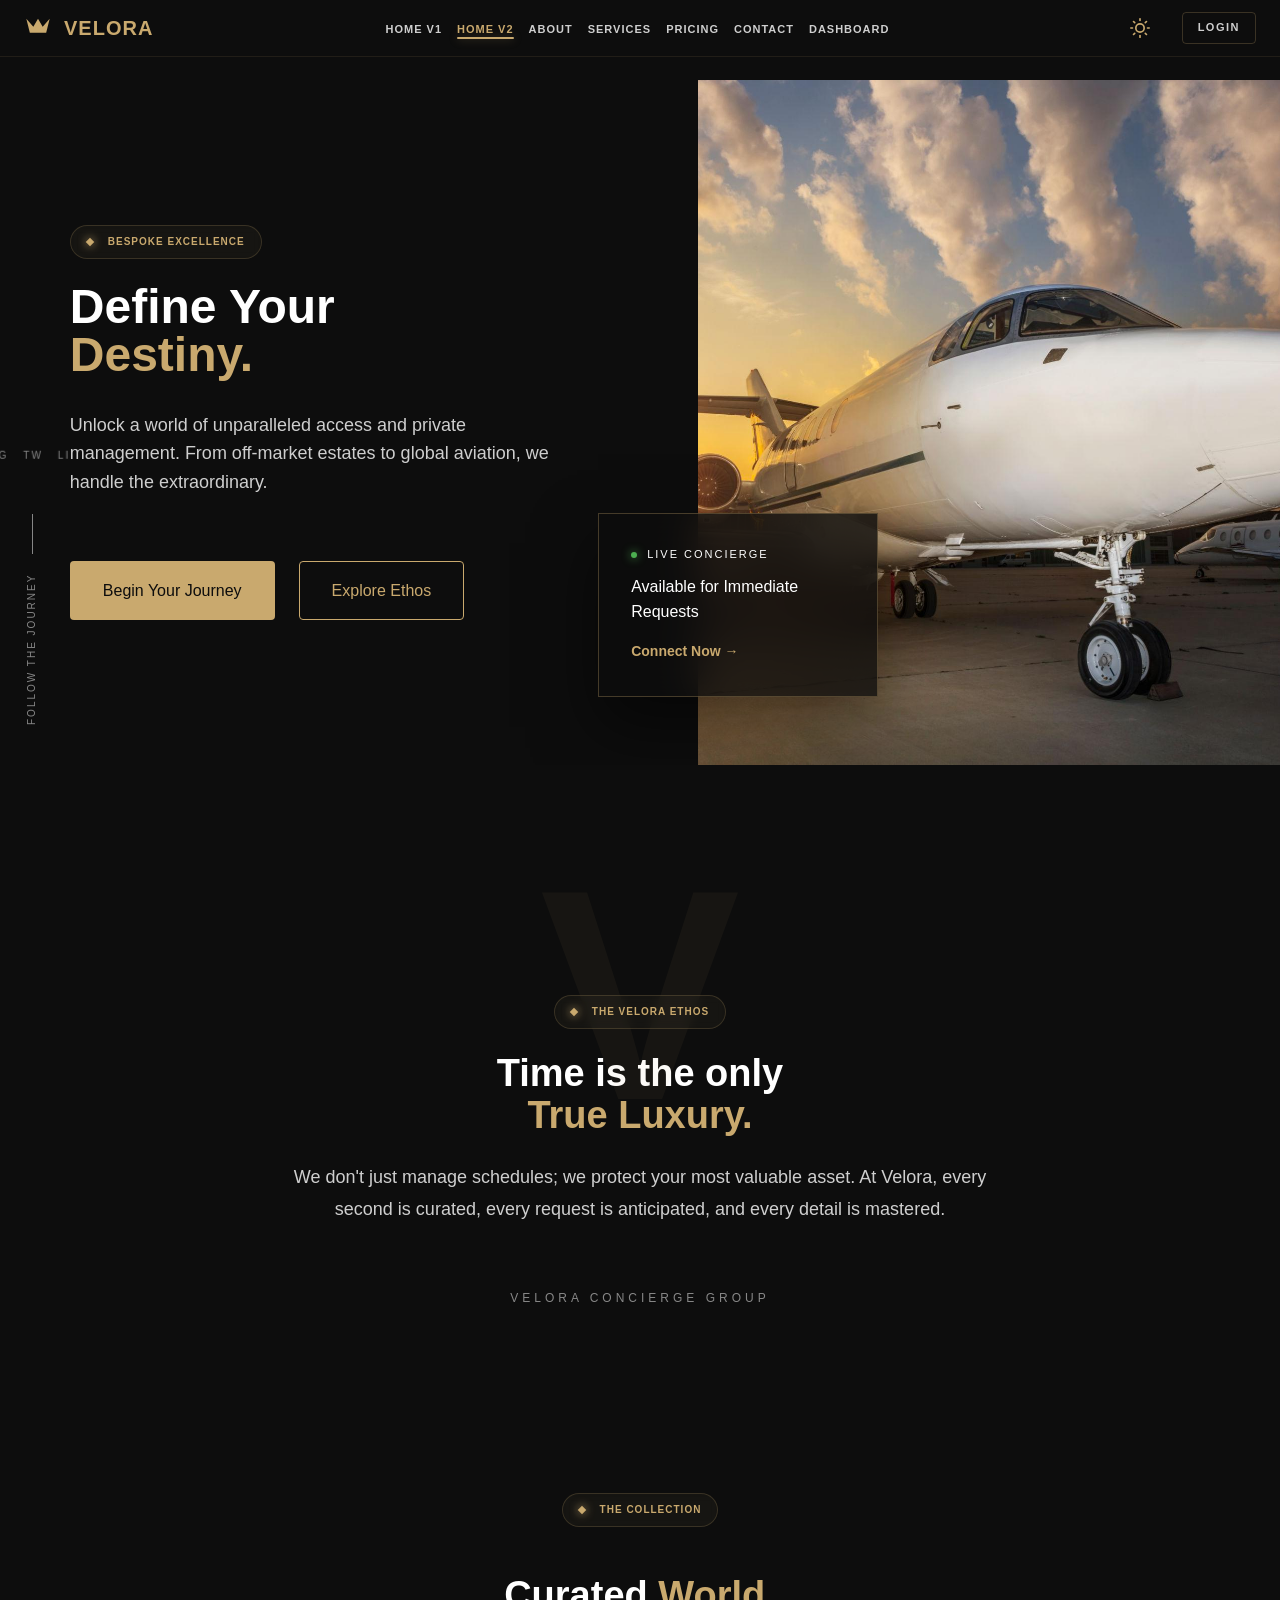
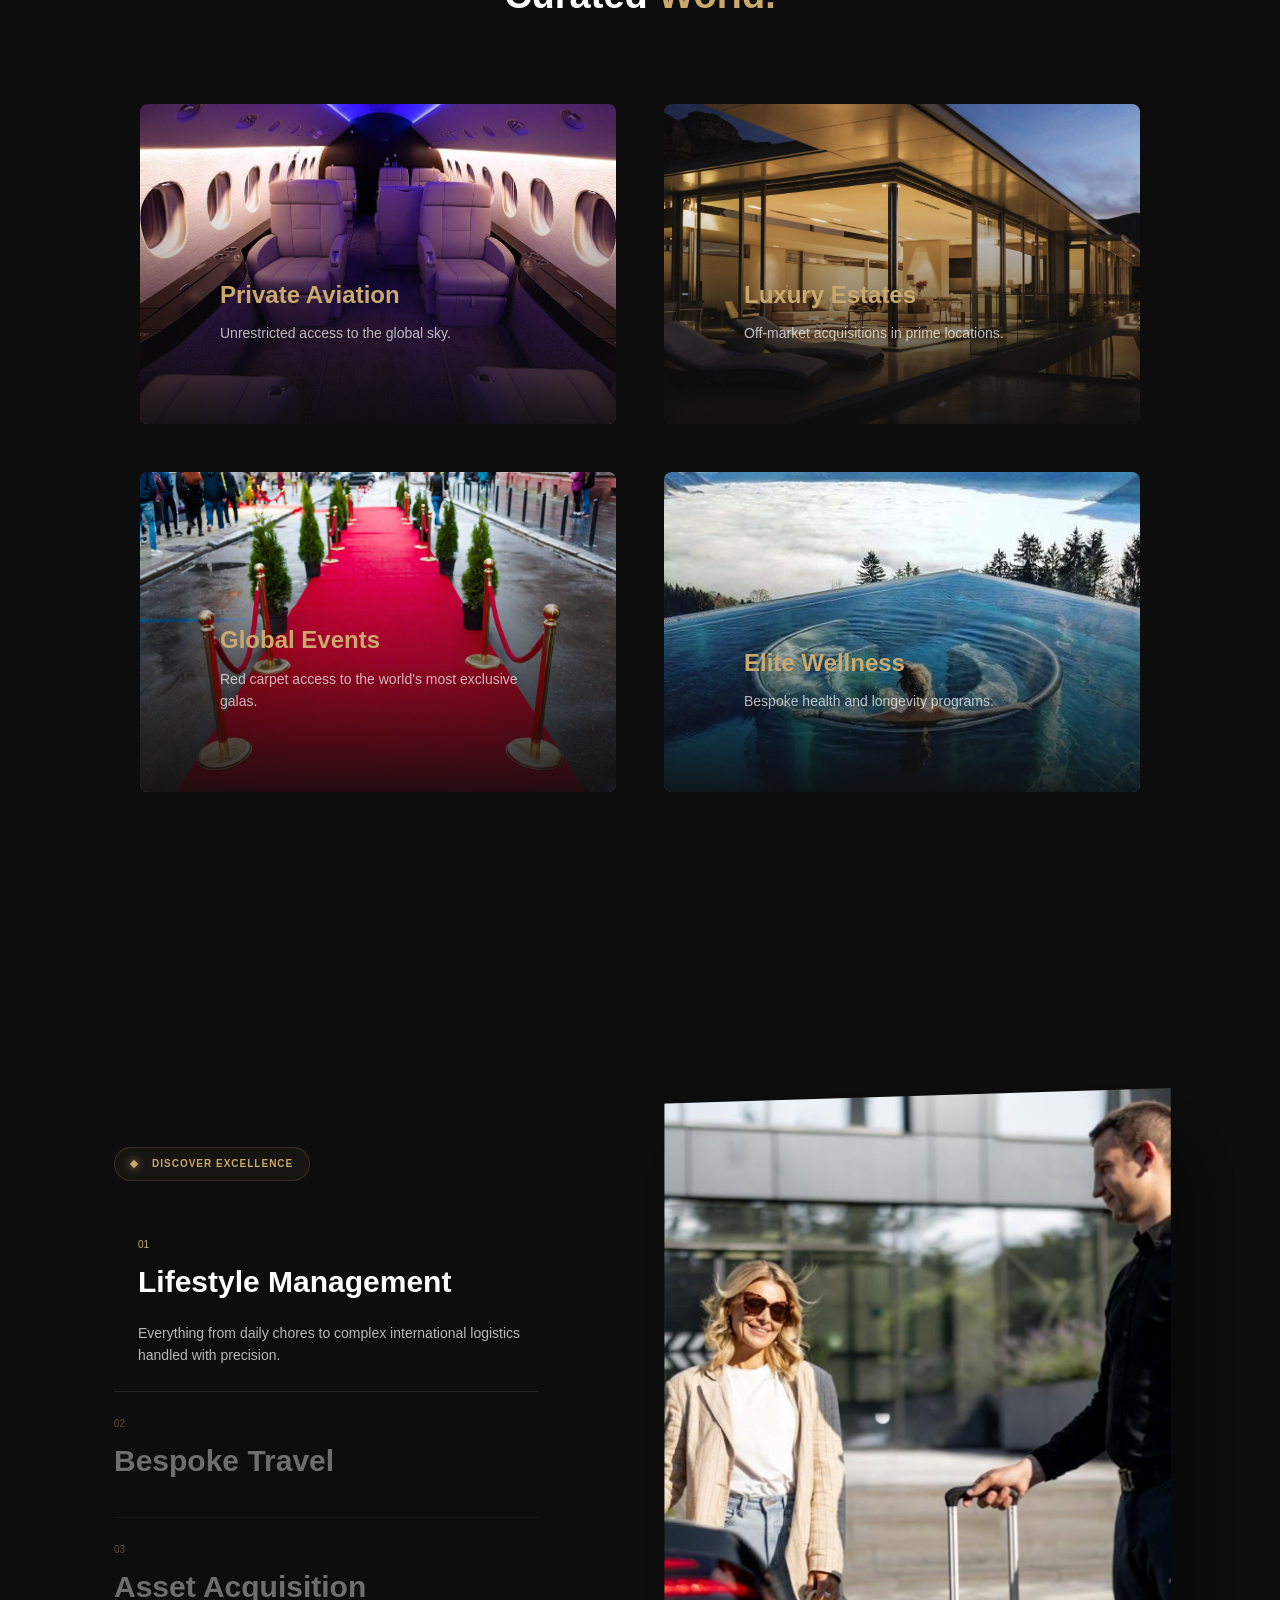
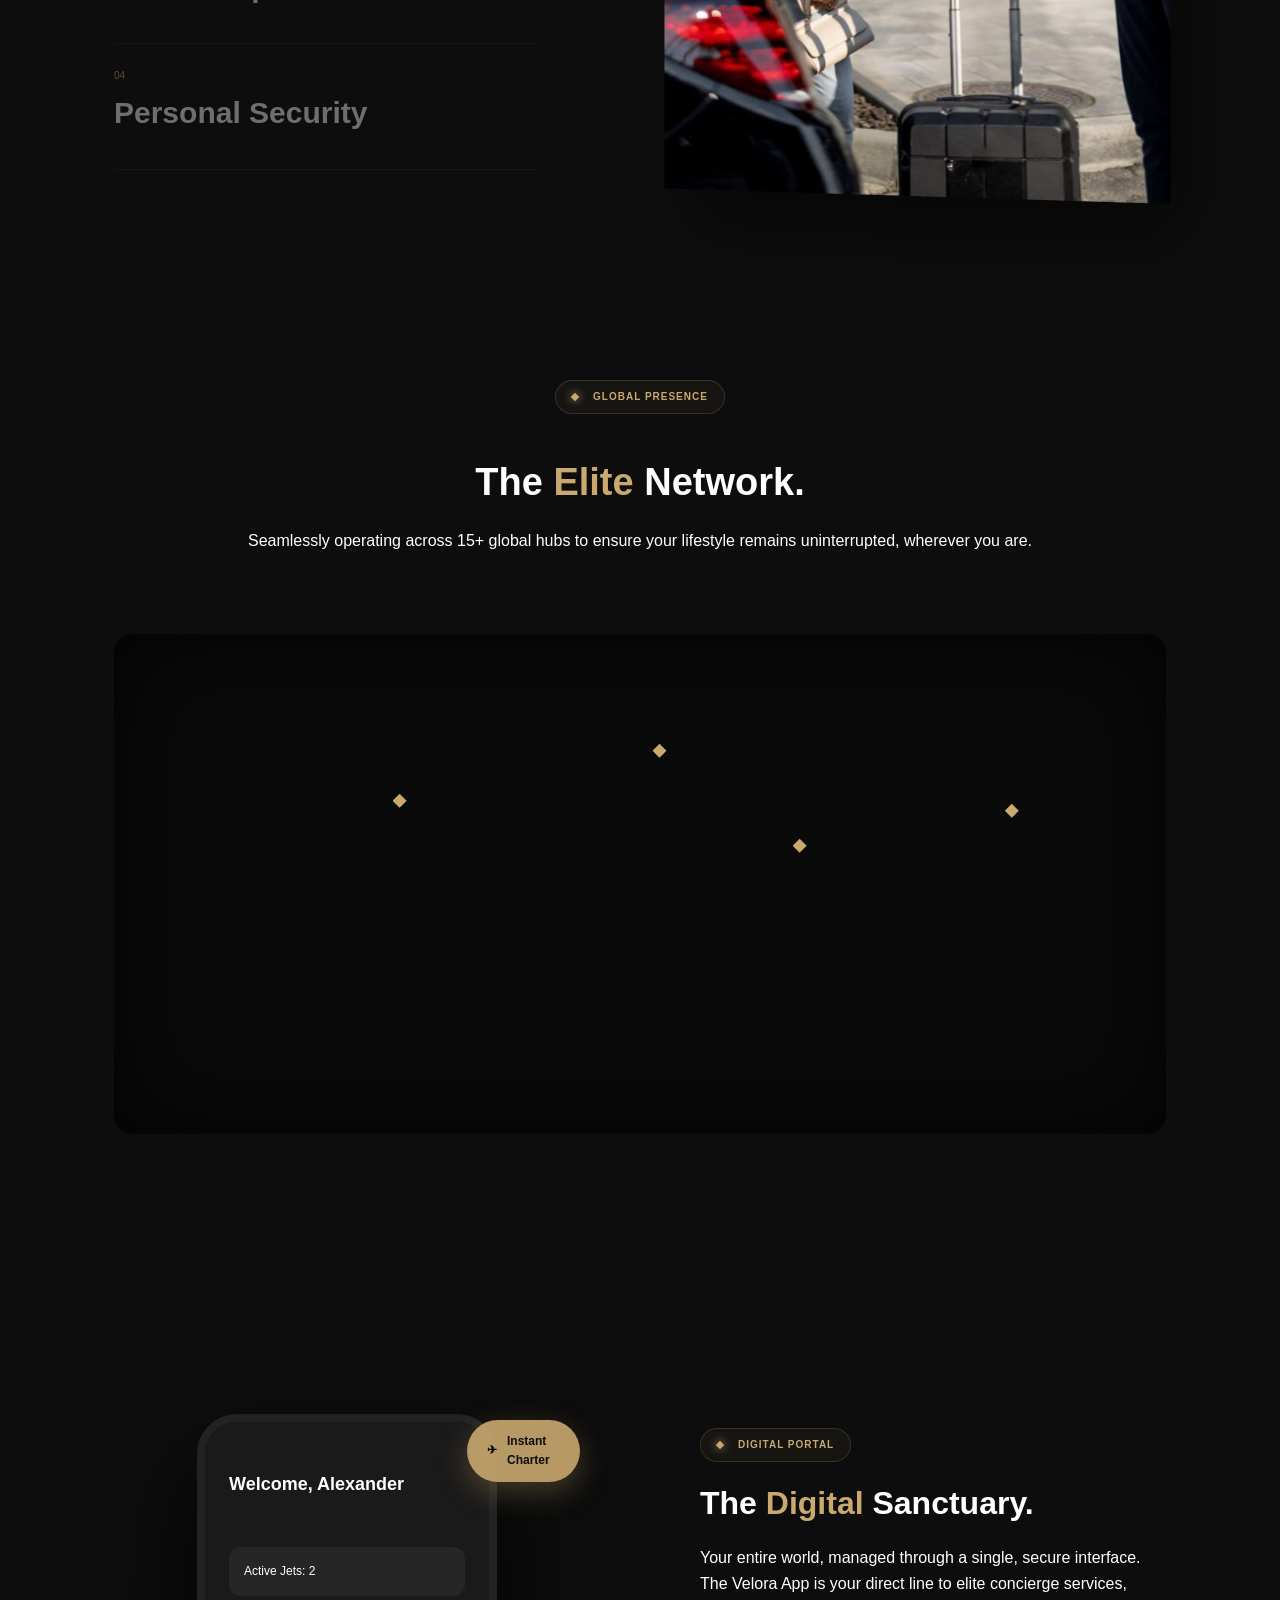
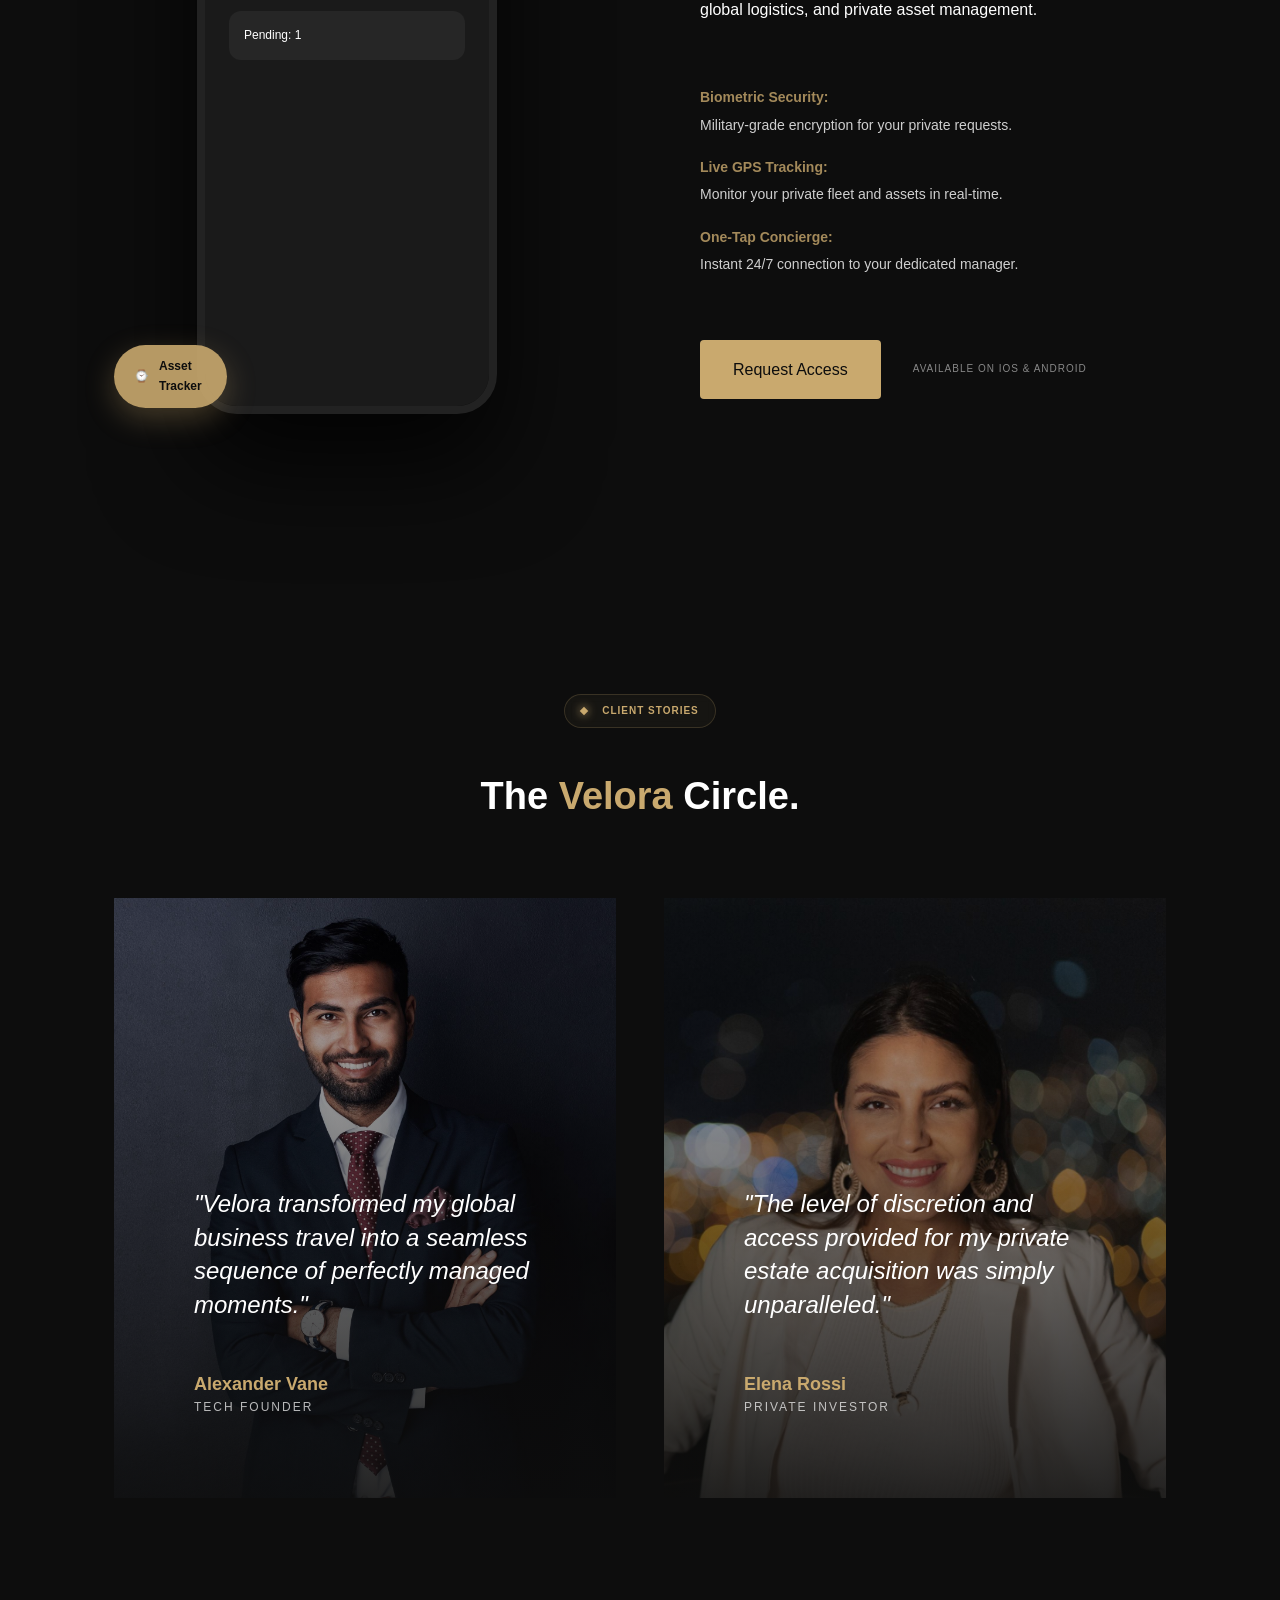
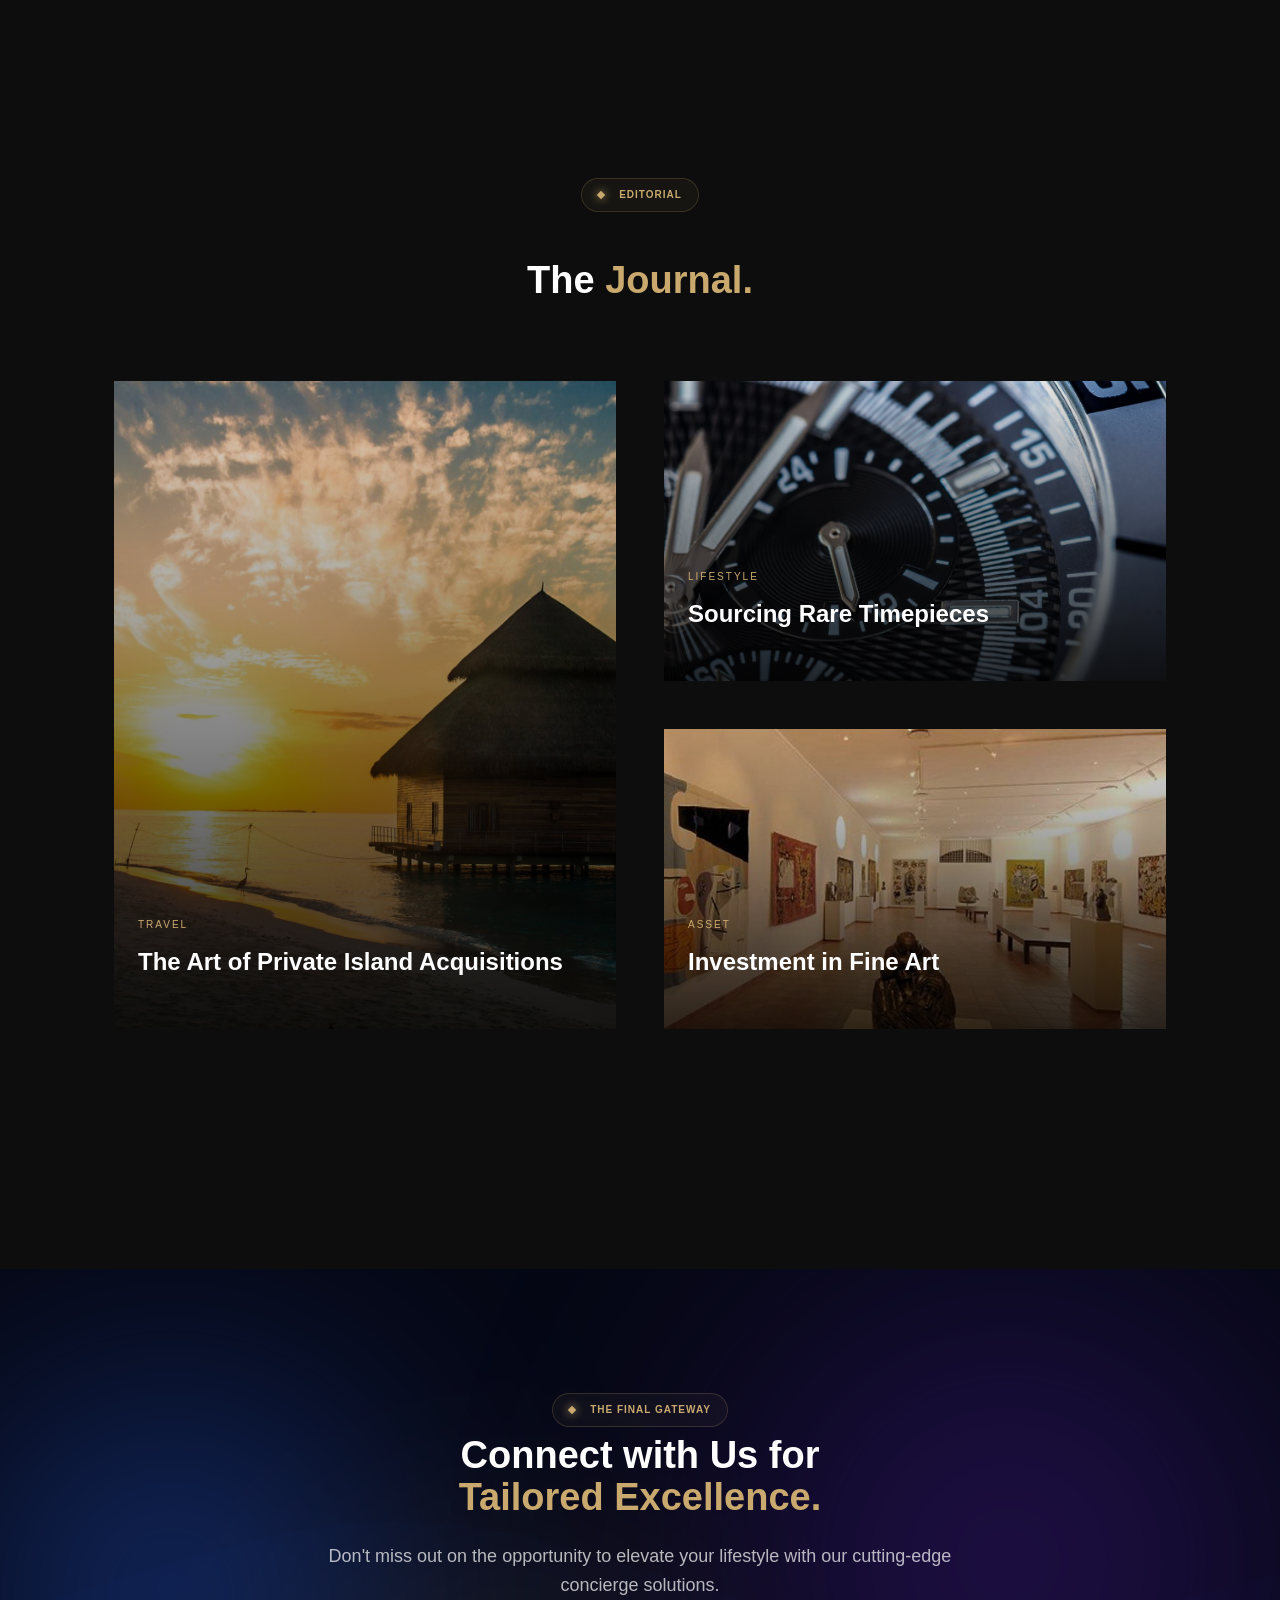
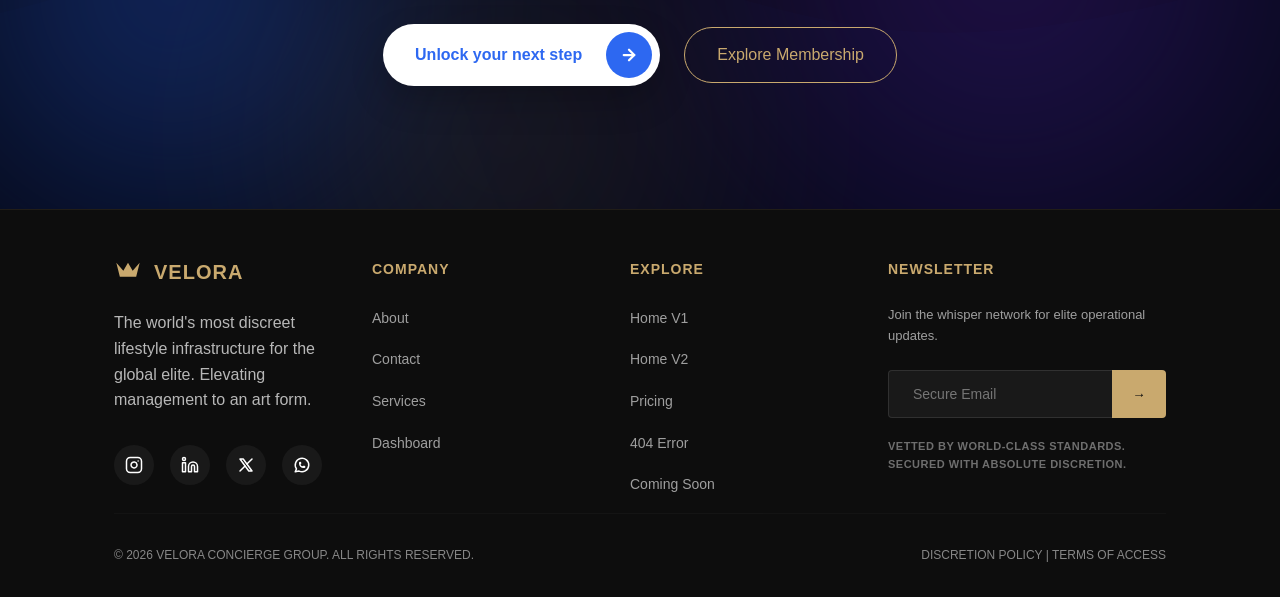
==== home2.html @ 0c9afb3f "Updated tablet responsive layout and UI improvements" ====
<!DOCTYPE html>
<html lang="en">
<head>
    <meta charset="UTF-8">
    <meta name="viewport" content="width=device-width, initial-scale=1.0">
    <title>Velora — Home V2 (Premium Experience)</title>
    <meta name="description" content="Experience the ultra-premium side of Velora. Tailored lifestyle management for the world's elite.">
    
    <!-- Fonts -->
    <link href="https://api.fontshare.com/v2/css?f[]=clash-display@200,400,700&f[]=satoshi@300,400,700&display=swap" rel="stylesheet">
    
    <!-- CSS -->
    <link rel="stylesheet" href="assets/css/style.css">

    <!-- Favicon -->
    <link rel="icon" type="image/svg+xml" href="favicon.svg">
</head>
<body class="dark-mode"> <!-- Home V2 defaults to Dark Mode for premium feel -->
    
    <!-- Navigation Container -->
    <header id="main-header"></header>

    <main>
        <!-- Section 1: Cinematic Hero V2 -->
        <section class="hero-v2">
            <div class="hero-v2-container">
                <div class="hero-v2-content">
                    <div class="section-tag" style="justify-content: flex-start; margin-bottom: var(--space-4);">
                        <span class="tag-diamond"></span>
                        Bespoke Excellence
                    </div>
                    <h1>Define Your <br><span class="text-gold">Destiny.</span></h1>
                    <p>Unlock a world of unparalleled access and private management. From off-market estates to global aviation, we handle the extraordinary.</p>
                    <div class="hero-v2-actions">
                        <a href="pages/services.html" class="btn btn-primary">Begin Your Journey</a>
                        <a href="pages/about.html" class="btn btn-outline">Explore Ethos</a>
                    </div>
                </div>
                <div class="hero-v2-visual">
                    <div class="luxury-placeholder">
                        <img src="assets/images/home-v2/HERO RIGHT SIDE.jpg" alt="Velora Experience" style="width: 100%; height: 100%; object-fit: cover;">
                        <div class="visual-overlay"></div>
                    </div>
                    <!-- Floating Widget -->
                    <div class="hero-v2-widget">
                        <div class="widget-header">
                            <span class="status-dot"></span>
                            Live Concierge
                        </div>
                        <p>Available for Immediate Requests</p>
                        <a href="pages/contact.html" class="widget-link">Connect Now →</a>
                    </div>
                </div>
            </div>
            
            <!-- Floating Social Proof -->
            <div class="hero-v2-social">
                <span>Follow the Journey</span>
                <div class="social-line"></div>
                <div class="social-links">
                    <a href="#">IG</a>
                    <a href="#">TW</a>
                    <a href="#">LI</a>
                </div>
            </div>
        </section>

        <!-- Section 2: The Velora Ethos -->
        <section class="ethos-section section-padding">
            <div class="container">
                <div class="ethos-content">
                    <div class="hero-watermark" style="opacity: 0.05; position: relative; bottom: auto; right: auto; margin-bottom: -150px; font-size: 300px;">V</div>
                    <div class="ethos-text">
                        <div class="section-tag" style="justify-content: flex-start; margin-bottom: var(--space-4);">
                            <span class="tag-diamond"></span>
                            The Velora Ethos
                        </div>
                        <h2 class="ethos-title">Time is the only <br><span class="text-gold">True Luxury.</span></h2>
                        <p class="ethos-desc">We don't just manage schedules; we protect your most valuable asset. At Velora, every second is curated, every request is anticipated, and every detail is mastered.</p>
                        <div class="ethos-signature">Velora Concierge Group</div>
                    </div>
                </div>
            </div>
        </section>

        <!-- Section 3: Curated World (Horizontal Scroll) -->
        <section class="curated-section section-padding">
            <div class="container">
                <div class="section-header">
                    <div class="section-tag">
                        <span class="tag-diamond"></span>
                        The Collection
                    </div>
                    <h2>Curated <span class="text-gold">World.</span></h2>
                </div>
            </div>
            
            <div class="horizontal-scroll-container">
                <div class="scroll-track">
                    <div class="scroll-card">
                        <div class="luxury-placeholder">
                            <img src="assets/images/home-v2/Private Aviation.jpg" alt="Private Aviation" style="width: 100%; height: 100%; object-fit: cover;">
                            <div class="card-overlay">
                                <h3>Private Aviation</h3>
                                <p>Unrestricted access to the global sky.</p>
                            </div>
                        </div>
                    </div>
                    <div class="scroll-card">
                        <div class="luxury-placeholder">
                            <img src="assets/images/home-v2/Luxury Estates.jpg" alt="Luxury Estates" style="width: 100%; height: 100%; object-fit: cover;">
                            <div class="card-overlay">
                                <h3>Luxury Estates</h3>
                                <p>Off-market acquisitions in prime locations.</p>
                            </div>
                        </div>
                    </div>
                    <div class="scroll-card">
                        <div class="luxury-placeholder">
                            <img src="assets/images/home-v2/Global Events.jpg" alt="Global Events" style="width: 100%; height: 100%; object-fit: cover;">
                            <div class="card-overlay">
                                <h3>Global Events</h3>
                                <p>Red carpet access to the world's most exclusive galas.</p>
                            </div>
                        </div>
                    </div>
                    <div class="scroll-card">
                        <div class="luxury-placeholder">
                            <img src="assets/images/home-v2/Elite Wellness.jpg" alt="Elite Wellness" style="width: 100%; height: 100%; object-fit: cover;">
                            <div class="card-overlay">
                                <h3>Elite Wellness</h3>
                                <p>Bespoke health and longevity programs.</p>
                            </div>
                        </div>
                    </div>
                </div>
            </div>
        </section>

        <!-- Section 4: Service Spotlight (Interactive Reveal) -->
        <section class="spotlight-section section-padding">
            <div class="container spotlight-grid">
                <div class="spotlight-list">
                    <div class="section-tag" style="justify-content: flex-start; margin-bottom: var(--space-5);">
                        <span class="tag-diamond"></span>
                        Discover Excellence
                    </div>
                    <div class="spotlight-item active" data-image="assets/images/home-v2/LIFESTYLE MANAGEMENT.jpg">
                        <span class="spotlight-num">01</span>
                        <h3>Lifestyle Management</h3>
                        <div class="spotlight-content">Everything from daily chores to complex international logistics handled with precision.</div>
                    </div>
                    <div class="spotlight-item" data-image="assets/images/home-v2/Private Island.jpg">
                        <span class="spotlight-num">02</span>
                        <h3>Bespoke Travel</h3>
                        <div class="spotlight-content">Curating itineraries that money alone cannot buy. Private islands and hidden retreats.</div>
                    </div>
                    <div class="spotlight-item" data-image="assets/images/home-v2/Rare Timepieces.jpg">
                        <span class="spotlight-num">03</span>
                        <h3>Asset Acquisition</h3>
                        <div class="spotlight-content">Sourcing and securing rare cars, watches, and fine art through our private network.</div>
                    </div>
                    <div class="spotlight-item" data-image="assets/images/home-v2/Fine Art Investment.jpg">
                        <span class="spotlight-num">04</span>
                        <h3>Personal Security</h3>
                        <div class="spotlight-content">Elite protection services for you and your family, globally and discreetly.</div>
                    </div>
                </div>
                <div class="spotlight-visual">
                    <div class="luxury-placeholder" id="spotlight-main-image" style="background-image: url('assets/images/home-v2/LIFESTYLE MANAGEMENT.jpg'); background-size: cover; background-position: center;">
                        <div class="visual-shimmer"></div>
                    </div>
                </div>
            </div>
        </section>

        <!-- Section 5: The Elite Map (Global Network) -->
        <section class="map-section section-padding">
            <div class="container">
                <div class="section-header text-center">
                    <div class="section-tag">
                        <span class="tag-diamond"></span>
                        Global Presence
                    </div>
                    <h2>The <span class="text-gold">Elite</span> Network.</h2>
                    <p class="section-desc" style="margin: 0 auto;">Seamlessly operating across 15+ global hubs to ensure your lifestyle remains uninterrupted, wherever you are.</p>
                </div>
                
                <div class="map-container">
                    <div class="map-placeholder">
                        <!-- Stylized World Map Placeholder -->
                    </div>
                    <div class="map-pins">
                        <div class="map-pin" style="top: 32%; left: 22%;" data-city="New York">
                            <span class="pin-pulse"></span>
                            <div class="pin-label">New York</div>
                        </div>
                        <div class="map-pin" style="top: 22%; left: 47.5%;" data-city="London">
                            <span class="pin-pulse"></span>
                            <div class="pin-label">London</div>
                        </div>
                        <div class="map-pin" style="top: 41%; left: 61.5%;" data-city="Dubai">
                            <span class="pin-pulse"></span>
                            <div class="pin-label">Dubai</div>
                        </div>
                        <div class="map-pin" style="top: 34%; left: 81.5%;" data-city="Tokyo">
                            <span class="pin-pulse"></span>
                            <div class="pin-label">Tokyo</div>
                        </div>
                    </div>
                </div>
            </div>
        </section>

        <!-- Section 6: The Digital Sanctuary (App Showcase) -->
        <section class="app-section section-padding">
            <div class="container app-grid">
                <div class="app-visual">
                    <div class="device-frame">
                        <div class="luxury-placeholder">
                            <div class="app-interface">
                                <div class="app-header">Welcome, Alexander</div>
                                <div class="app-stats">
                                    <div class="app-stat">Active Jets: 2</div>
                                    <div class="app-stat">Pending: 1</div>
                                </div>
                            </div>
                        </div>
                    </div>
                    <!-- Floating UI Elements moved outside for proper clipping -->
                    <div class="floating-node node-1">
                        <span class="node-icon">✈</span>
                        <div class="node-text">Instant Charter</div>
                    </div>
                    <div class="floating-node node-2">
                        <span class="node-icon">⌚</span>
                        <div class="node-text">Asset Tracker</div>
                    </div>
                </div>
                <div class="app-content">
                    <div class="section-tag" style="justify-content: flex-start; margin-bottom: var(--space-4);">
                        <span class="tag-diamond"></span>
                        Digital Portal
                    </div>
                    <h2>The <span class="text-gold">Digital</span> Sanctuary.</h2>
                    <p>Your entire world, managed through a single, secure interface. The Velora App is your direct line to elite concierge services, global logistics, and private asset management.</p>
                    <ul class="app-features">
                        <li><strong>Biometric Security:</strong> Military-grade encryption for your private requests.</li>
                        <li><strong>Live GPS Tracking:</strong> Monitor your private fleet and assets in real-time.</li>
                        <li><strong>One-Tap Concierge:</strong> Instant 24/7 connection to your dedicated manager.</li>
                    </ul>
                    <div class="app-cta">
                        <a href="#" class="btn btn-primary">Request Access</a>
                        <span class="app-availability">Available on iOS & Android</span>
                    </div>
                </div>
            </div>
        </section>

        <!-- Section 7: Client Portraits (Editorial Testimonials) -->
        <section class="portraits-section section-padding">
            <div class="container">
                <div class="section-header text-center">
                    <div class="section-tag">
                        <span class="tag-diamond"></span>
                        Client Stories
                    </div>
                    <h2>The <span class="text-gold">Velora</span> Circle.</h2>
                </div>
                
                <div class="portraits-grid">
                    <div class="portrait-card">
                        <div class="luxury-placeholder">
                            <img src="assets/images/home-v2/Alexander Vane.jpg" alt="Alexander Vane" style="width: 100%; height: 100%; object-fit: cover;">
                            <div class="portrait-overlay">
                                <p class="portrait-quote">"Velora transformed my global business travel into a seamless sequence of perfectly managed moments."</p>
                                <div class="portrait-info">
                                    <span class="portrait-name">Alexander Vane</span>
                                    <span class="portrait-role">Tech Founder</span>
                                </div>
                            </div>
                        </div>
                    </div>
                    <div class="portrait-card">
                        <div class="luxury-placeholder">
                            <img src="assets/images/home-v2/Elena Rossi.jpg" alt="Elena Rossi" style="width: 100%; height: 100%; object-fit: cover;">
                            <div class="portrait-overlay">
                                <p class="portrait-quote">"The level of discretion and access provided for my private estate acquisition was simply unparalleled."</p>
                                <div class="portrait-info">
                                    <span class="portrait-name">Elena Rossi</span>
                                    <span class="portrait-role">Private Investor</span>
                                </div>
                            </div>
                        </div>
                    </div>
                </div>
            </div>
        </section>

        <!-- Section 8: The Journal (Masonry Grid) -->
        <section class="journal-section section-padding">
            <div class="container">
                <div class="section-header">
                    <div class="section-tag">
                        <span class="tag-diamond"></span>
                        Editorial
                    </div>
                    <h2>The <span class="text-gold">Journal.</span></h2>
                </div>

                <div class="journal-grid">
                    <div class="journal-card large">
                        <div class="luxury-placeholder">
                            <img src="assets/images/home-v2/Private Island.jpg" alt="Private Island" style="width: 100%; height: 100%; object-fit: cover;">
                            <div class="journal-content">
                                <span class="journal-cat">Travel</span>
                                <h3>The Art of Private Island Acquisitions</h3>
                            </div>
                        </div>
                    </div>
                    <div class="journal-card">
                        <div class="luxury-placeholder">
                            <img src="assets/images/home-v2/Rare Timepieces.jpg" alt="Rare Timepieces" style="width: 100%; height: 100%; object-fit: cover;">
                            <div class="journal-content">
                                <span class="journal-cat">Lifestyle</span>
                                <h3>Sourcing Rare Timepieces</h3>
                            </div>
                        </div>
                    </div>
                    <div class="journal-card">
                        <div class="luxury-placeholder">
                            <img src="assets/images/home-v2/Fine Art Investment.jpg" alt="Fine Art Investment" style="width: 100%; height: 100%; object-fit: cover;">
                            <div class="journal-content">
                                <span class="journal-cat">Asset</span>
                                <h3>Investment in Fine Art</h3>
                            </div>
                        </div>
                    </div>
                </div>
            </div>
        </section>

        <!-- Section 9: Final Portal (Proper Cinematic Rebuild) -->
        <section class="premium-portal">
            <div class="portal-background">
                <div class="portal-orb portal-orb-1"></div>
                <div class="portal-orb portal-orb-2"></div>
                <div class="portal-orb portal-orb-3"></div>
                <div class="portal-wave-overlay"></div>
            </div>

            <div class="container">
                <div class="portal-main-content">
                    <div class="section-tag" style="margin-bottom: var(--space-2);">
                        <span class="tag-diamond"></span>
                        The Final Gateway
                    </div>
                    <h2 class="portal-main-title">Connect with Us for <br><span class="text-gold">Tailored Excellence.</span></h2>
                    <p class="portal-main-desc" style="margin-bottom: var(--space-4);">Don't miss out on the opportunity to elevate your lifestyle with our cutting-edge concierge solutions.</p>
                    
                    <div class="portal-action-area" style="display: flex; align-items: center; justify-content: center; gap: var(--space-4);">
                        <a href="pages/contact.html" class="modern-pill-btn">
                            Unlock your next step
                            <span class="pill-icon-circle">
                                <svg width="18" height="18" viewBox="0 0 24 24" fill="none" stroke="currentColor" stroke-width="3" stroke-linecap="round" stroke-linejoin="round"><line x1="5" y1="12" x2="19" y2="12"></line><polyline points="12 5 19 12 12 19"></polyline></svg>
                            </span>
                        </a>
                        <a href="pages/membership.html" class="btn btn-outline" style="border-radius: 100px; padding: 14px 32px;">Explore Membership</a>
                    </div>
                </div>
            </div>
        </section>

    </main>

    <!-- Footer Container -->
    <footer id="main-footer"></footer>

    <!-- Scripts -->
    <script src="assets/js/main.js"></script>
</body>
</html>
---- assets/css/style.css ----
/* 
 * Velora — Personal Concierge & Lifestyle Management Service
 * Main Stylesheet
 */

:root {
    /* Brand Colors */
    --color-primary: #C9A96E;      /* Gold */
    --color-secondary: #1A1A1A;    /* Charcoal */
    --color-bg-light: #FFFFFF;
    --color-bg-dark: #0D0D0D;
    
    /* Text Helpers */
    --text-gold: var(--color-primary);
    
    /* Semantic Colors (Light Mode Default) */
    --bg-color: var(--color-bg-light);
    --text-color: var(--color-secondary);
    --accent-color: var(--color-primary);
    
    /* Typography System (FINAL – FIXED) */
    --font-heading: 'Clash Display', sans-serif;
    --font-body: 'Satoshi', sans-serif;

    --fs-xs: 12px;
    --fs-sm: 14px;
    --fs-base: 16px;
    --fs-md: 18px;
    --fs-lg: 20px;
    --fs-xl: 24px;
    --fs-2xl: 30px;
    --fs-3xl: 38px;
    --fs-4xl: 48px; /* MAX 48px */

    /* Spacing System (8px base) */
    --space-1: 4px;
    --space-2: 8px;
    --space-3: 16px;
    --space-4: 24px;
    --space-5: 32px;
    --space-6: 48px;
    --space-7: 64px;
    --space-8: 80px;
    --space-9: 100px;
    --space-10: 120px;
    --space-12: 160px;
    --space-20: 180px;
    --space-24: 220px;
    --space-28: 240px;

    /* Breakpoints (from HTML Template Development Guide) */
    --breakpoint-mobile: 640px;
    --breakpoint-tablet: 1024px;
    --breakpoint-desktop: 1280px;
}

/* Theme Overrides */
.dark-mode {
    --bg-color: var(--color-bg-dark);
    --text-color: var(--color-bg-light);
    --glass-bg: rgba(255, 255, 255, 0.03);
    --glass-border: rgba(255, 255, 255, 0.1);
    --hud-text: #ffffff;
}

.light-mode {
    --bg-color: var(--color-bg-light);
    --text-color: var(--color-secondary);
    --glass-bg: rgba(0, 0, 0, 0.03);
    --glass-border: rgba(0, 0, 0, 0.08);
    --hud-text: var(--color-secondary);
}

/* Base Styles */
.mobile-only {
    display: none !important;
}

.desktop-only {
    display: flex !important;
}

.action-login.desktop-only {
    display: inline-block !important;
}

* {
    margin: 0;
    padding: 0;
    box-sizing: border-box;
}

html {
    scroll-behavior: smooth;
    font-size: var(--fs-base);
}

body {
    font-family: var(--font-body);
    background-color: var(--bg-color);
    color: var(--text-color);
    line-height: 1.6;
    overflow-x: hidden;
    -webkit-font-smoothing: antialiased;
}

/* --- Header & Navigation --- */
header {
    position: fixed;
    top: 0;
    left: 0;
    width: 100%;
    z-index: 1000;
    background: var(--bg-color);
    border-bottom: 1px solid rgba(201, 169, 110, 0.1);
    transition: all 0.3s ease;
    padding: var(--space-4) 0;
}

header.scrolled {
    background: rgba(13, 13, 13, 0.95);
    backdrop-filter: blur(10px);
    padding: var(--space-3) 0;
    border-bottom: 1px solid rgba(201, 169, 110, 0.2);
}

.light-mode header.scrolled {
    background: rgba(255, 255, 255, 0.95);
}

.nav-container {
    display: flex;
    align-items: center;
    justify-content: space-between;
}

.logo {
    display: flex;
    align-items: center;
    gap: 12px;
    color: var(--color-primary) !important;
    font-family: var(--font-heading);
    font-size: var(--fs-xl);
    font-weight: 700;
    letter-spacing: 2px;
    text-transform: uppercase;
    text-decoration: none;
}

.logo-icon-svg {
    width: 28px;
    height: 28px;
    fill: var(--color-primary);
    display: inline-block;
    flex-shrink: 0;
}

.sidebar-brand .logo-icon-svg {
    width: 24px;
    height: 24px;
}


/* Ensure the mask path works for both root and pages by using a generic class if needed, 
   but since it's in style.css, ../img/velora-mask.png is correct for assets/img/ */


/* Navbar specific overrides to ensure consistency */
.nav-logo-icon {
    height: 28px !important;
}

.nav-logo-text {
    display: inline-block;
    width: 112.02px;
    height: 24px;
    line-height: 24px;
    color: var(--color-primary) !important;
    font-size: 24px !important;
    font-family: "Clash Display", sans-serif !important;
    letter-spacing: 0.05em !important; /* Adjusted to fit the width naturally */
    font-weight: 700 !important;
    white-space: nowrap;
    overflow: visible;
}

.nav-menu {
    display: flex;
    align-items: center;
    gap: var(--space-5);
    margin: 0;
    padding: 0;
}

.nav-links-container {
    display: flex;
    align-items: center;
    gap: var(--space-5);
    list-style: none;
    margin: 0;
    padding: 0;
}

.nav-links-container li {
    display: block;
}

.menu-divider, .menu-control-item, .menu-login-item {
    display: none !important;
}

.nav-link {
    font-size: 13px;
    font-weight: 600;
    text-transform: uppercase;
    letter-spacing: 1px;
    opacity: 0.8;
    color: var(--text-color);
    transition: all 0.3s ease;
    position: relative;
    padding-bottom: 4px;
}

.nav-link:hover, .nav-link.active {
    opacity: 1;
    color: var(--color-primary);
}

.nav-link.active::after {
    content: '';
    position: absolute;
    bottom: 0;
    left: 0;
    width: 100%;
    height: 2px;
    background: var(--color-primary);
    box-shadow: 0 0 10px rgba(201, 169, 110, 0.4);
    border-radius: 2px;
}

.dropdown-icon {
    font-size: 10px;
    margin-left: 2px;
    vertical-align: middle;
}

.action-login {
    border: 1px solid rgba(201, 169, 110, 0.3);
    padding: 8px 20px;
    border-radius: 4px;
    font-size: 12px;
    letter-spacing: 1.5px;
    text-decoration: none;
    color: var(--text-color);
}

.action-login:hover {
    background: var(--color-primary);
    color: var(--color-bg-dark) !important;
    border-color: var(--color-primary);
}

/* Dropdown Logic */
.nav-item {
    position: relative;
}

.dropdown-toggle {
    display: flex;
    align-items: center;
    gap: 5px;
}

.dropdown-toggle::after {
    content: '';
    width: 0;
    height: 0;
    border-left: 5px solid transparent;
    border-right: 5px solid transparent;
    border-top: 5px solid currentColor;
    transition: transform 0.3s ease;
}

.nav-item:hover .dropdown-toggle::after {
    transform: rotate(180deg);
}

.dropdown-menu {
    position: absolute;
    top: 100%;
    left: 0;
    background: var(--color-bg-dark);
    min-width: 180px;
    padding: var(--space-3) 0;
    border: 1px solid rgba(201, 169, 110, 0.2);
    border-radius: 4px;
    opacity: 0;
    visibility: hidden;
    transform: translateY(10px);
    transition: all 0.3s ease;
    box-shadow: 0 10px 30px rgba(0,0,0,0.5);
}

.light-mode .dropdown-menu {
    background: var(--color-bg-light);
    box-shadow: 0 10px 30px rgba(0,0,0,0.1);
}

.nav-item:hover .dropdown-menu {
    opacity: 1;
    visibility: visible;
    transform: translateY(0);
}

.dropdown-link {
    display: block;
    padding: var(--space-2) var(--space-4);
    font-size: var(--fs-sm);
    transition: all 0.3s ease;
}

.dropdown-link:hover {
    color: var(--color-primary);
    background: rgba(201, 169, 110, 0.05);
    padding-left: var(--space-5);
}

/* --- Global Section Branding (Redesigned) --- */
.section-tag {
    display: inline-flex;
    align-items: center;
    gap: 15px;
    padding: 8px 16px;
    background: rgba(201, 169, 110, 0.05);
    border: 1px solid rgba(201, 169, 110, 0.2);
    border-radius: 100px;
    margin-bottom: var(--space-6);
    backdrop-filter: blur(5px);
    transition: all 0.3s ease;
    color: var(--color-primary);
    font-size: 10px;
    text-transform: uppercase;
    font-weight: 700;
    letter-spacing: 1px;
}

.section-tag:hover {
    background: rgba(201, 169, 110, 0.1);
    border-color: var(--color-primary);
    transform: translateX(5px);
}

.tag-diamond {
    width: 6px;
    height: 6px;
    background: var(--color-primary);
    transform: rotate(45deg);
    box-shadow: 0 0 10px var(--color-primary);
}

.tag-text {
    text-transform: uppercase;
    font-family: 'Satoshi', sans-serif;
    letter-spacing: 2px;
    font-size: 9px;
    color: var(--color-primary);
    font-weight: 700;
}

.service-content .section-tag {
    margin-top: var(--space-6); /* Proper space above section tags in Services */
    margin-bottom: var(--space-6);
}

.nav-actions {
    display: flex;
    align-items: center;
    gap: var(--space-4);
}

/* Theme Toggle Button */
.btn-theme {
    background: none;
    border: none;
    color: var(--color-primary);
    cursor: pointer;
    display: flex;
    align-items: center;
    justify-content: center;
    padding: 8px;
    border-radius: 50%;
    transition: background 0.3s ease;
}

.btn-theme:hover {
    background: rgba(201, 169, 110, 0.1);
}

.light-mode .btn-theme:hover {
    background: rgba(0, 0, 0, 0.05);
}

/* Mobile Toggle */
.nav-toggle {
    display: none;
    background: none;
    border: none;
    cursor: pointer;
    padding: 5px;
}

.nav-toggle .hamburger-svg {
    transition: transform 0.4s cubic-bezier(0.77, 0, 0.175, 1);
    display: block;
}

.nav-toggle .line-top, .nav-toggle .line-mid, .nav-toggle .line-bottom {
    transition: all 0.4s cubic-bezier(0.77, 0, 0.175, 1);
    transform-origin: center;
    stroke: var(--color-primary);
}

/* Mobile Toggle Animation */
.nav-toggle.active .line-top {
    transform: translateY(6px) rotate(45deg);
}

.nav-toggle.active .line-mid {
    opacity: 0;
    transform: scaleX(0);
}

.nav-toggle.active .line-bottom {
    transform: translateY(-6px) rotate(-45deg);
}

/* --- Footer --- */
footer {
    background: var(--color-bg-dark);
    color: var(--color-bg-light);
    padding: var(--space-6) 0 var(--space-5);
    border-top: 1px solid rgba(201, 169, 110, 0.1);
}

.footer-grid {
    display: grid;
    grid-template-columns: repeat(4, 1fr);
    gap: var(--space-6);
    margin-bottom: var(--space-7);
}

.footer-brand p {
    margin: var(--space-4) 0 var(--space-5);
    opacity: 0.7;
    max-width: 300px;
}

.footer-social {
    display: flex;
    gap: var(--space-3);
    margin-top: var(--space-4);
}

.social-icon {
    width: 40px;
    height: 40px;
    background: rgba(255, 255, 255, 0.05);
    border-radius: 50%;
    display: flex;
    align-items: center;
    justify-content: center;
    color: var(--color-bg-light);
    font-size: var(--fs-sm);
    transition: all 0.3s ease;
}

.social-icon:hover {
    background: var(--color-primary);
    color: var(--color-bg-dark);
    transform: translateY(-3px);
}

.footer-links h4 {
    color: var(--color-primary);
    margin-bottom: var(--space-4);
    text-transform: uppercase;
    font-size: var(--fs-sm);
    letter-spacing: 1px;
}

.footer-links ul li {
    margin-bottom: var(--space-3);
}

.footer-links ul li a {
    opacity: 0.6;
    font-size: var(--fs-sm);
}

.footer-links ul li a:hover {
    opacity: 1;
    color: var(--color-primary);
    padding-left: 5px;
}

/* Newsletter */
.newsletter-form {
    margin-top: var(--space-4);
    display: flex;
    height: 48px;
}

.newsletter-input {
    flex: 1;
    background: rgba(255, 255, 255, 0.05);
    border: 1px solid rgba(255, 255, 255, 0.1);
    border-right: none;
    padding: 0 var(--space-4);
    border-radius: 4px 0 0 4px;
    color: white;
    font-size: var(--fs-sm);
}

.light-mode .newsletter-input {
    background: rgba(0, 0, 0, 0.02);
    border: 1px solid rgba(0, 0, 0, 0.1);
    color: var(--color-secondary);
}

.newsletter-btn {
    width: 54px;
    background: var(--color-primary);
    color: var(--color-bg-dark);
    border: none;
    border-radius: 0 4px 4px 0;
    display: flex;
    align-items: center;
    justify-content: center;
    cursor: pointer;
    transition: opacity 0.3s ease;
}

.newsletter-btn:hover {
    background: #b8985d;
}

.newsletter-subtext {
    margin-top: var(--space-4);
    font-size: 11px;
    opacity: 0.5;
    display: flex;
    align-items: center;
    gap: 5px;
}

.footer-bottom {
    padding-top: var(--space-5);
    border-top: 1px solid rgba(255, 255, 255, 0.05);
    display: flex;
    justify-content: space-between;
    align-items: center;
    font-size: var(--fs-xs);
    opacity: 0.5;
}

@media (max-width: 991px) {
    .nav-menu {
        position: fixed;
        top: 0;
        right: -100%;
        width: 100%;
        height: 100vh;
        background: var(--bg-color);
        display: flex;
        flex-direction: column;
        transition: 0.4s cubic-bezier(0.77,0.2,0.05,1.0);
        z-index: 2500;
        box-shadow: -10px 0 30px rgba(0, 0, 0, 0.1);
        padding: 0;
    }

    .nav-menu.active {
        right: 0;
    }

    .nav-menu-header {
        display: flex;
        align-items: center;
        padding: 40px 20px 25px;
        border-bottom: 1px solid rgba(255, 255, 255, 0.05);
        position: relative;
        min-height: 100px;
        width: 100%;
        box-sizing: border-box;
    }

    .nav-menu-header .nav-logo-text {
        font-size: 24px;
        letter-spacing: 3px;
    }

    .light-mode .nav-menu-header {
        border-bottom: 1px solid rgba(0, 0, 0, 0.05);
    }

    .nav-close-btn {
        position: absolute;
        top: 25px;
        right: 30px;
        background: none;
        border: none;
        color: var(--text-color);
        cursor: pointer;
        opacity: 0.6;
        transition: opacity 0.3s ease;
        padding: 10px;
        display: flex;
        align-items: center;
        justify-content: center;
        z-index: 2501;
    }

    .nav-close-btn:hover {
        opacity: 1;
    }

    .nav-links-container {
        list-style: none;
        padding: 10px 0 60px;
        margin: 0;
        flex: 1;
        overflow-y: auto;
        display: block;
        width: 100%;
    }

    .nav-links-container li {
        width: 100%;
        display: block;
    }

    .nav-links-container .nav-link {
        display: block;
        padding: 18px 30px;
        font-size: 20px;
        font-weight: 500;
        color: var(--text-color);
        transition: all 0.3s ease;
        border-left: 4px solid transparent;
        text-align: left;
        letter-spacing: 1px;
    }

    .nav-links-container .nav-link:hover, 
    .nav-links-container .nav-link.active {
        background: rgba(201, 169, 110, 0.05);
        color: var(--color-primary);
        border-left-color: var(--color-primary);
    }

    .menu-divider {
        display: block !important;
        height: 1px;
        background: rgba(201, 169, 110, 0.15);
        margin: 20px 25px;
        width: auto !important;
    }

    .menu-control-item, .menu-login-item {
        display: block !important;
        padding: 0 30px;
        margin-bottom: 25px;
    }

    .control-btn {
        background: none;
        border: none;
        display: flex;
        align-items: center;
        gap: 15px;
        color: var(--text-color);
        opacity: 0.8;
        cursor: pointer;
        transition: all 0.3s ease;
        width: 100%;
        padding: 10px 0;
        text-align: left;
    }

    .control-btn span {
        font-size: 13px;
        font-weight: 600;
        text-transform: uppercase;
        letter-spacing: 1.5px;
    }

    .control-btn:hover {
        opacity: 1;
        color: var(--color-primary);
        transform: translateX(5px);
    }

    .mobile-login-btn {
        display: flex;
        align-items: center;
        justify-content: center;
        width: 100%;
        height: 52px;
        background: linear-gradient(135deg, #3b5998, #1e3a8a);
        color: white;
        text-decoration: none;
        border-radius: 8px;
        font-weight: 700;
        font-size: 16px;
        box-shadow: 0 10px 20px rgba(30, 58, 138, 0.15);
        transition: all 0.3s ease;
        margin-top: 10px;
    }

    .mobile-login-btn:hover {
        transform: translateY(-2px);
        box-shadow: 0 15px 30px rgba(30, 58, 138, 0.3);
    }

    .dropdown-menu {
        display: none !important; 
    }

    .nav-toggle {
        display: flex !important;
        align-items: center;
        justify-content: center;
        width: 40px;
        height: 40px;
        background: transparent;
        border: none;
        cursor: pointer;
        z-index: 2001;
        color: var(--color-primary);
    }

    .nav-actions .nav-link, .nav-actions .btn-theme {
        display: none !important;
    }

    }

    .footer-grid {
        grid-template-columns: repeat(4, 1fr) !important;
    }
}

@media (max-width: 640px) {
    .footer-grid {
        grid-template-columns: 1fr;
    }
    .footer-bottom {
        flex-direction: column;
        gap: var(--space-3);
        text-align: center;
    }
}

a {
    text-decoration: none;
    color: inherit;
    transition: all 0.3s ease;
}

ul {
    list-style: none;
}

img {
    max-width: 100%;
    height: auto;
    display: block;
}

/* UI Component System */
.container {
    max-width: 1200px;
    margin: 0 auto;
    padding: 0 var(--space-4);
}

.section {
    padding: var(--space-8) 0;
}

.section {
    padding: var(--space-8) 0;
}

/* Buttons */
.btn {
    display: inline-block;
    padding: var(--space-3) var(--space-5);
    border-radius: 4px;
    font-family: var(--font-body);
    font-weight: 500;
    text-align: center;
    cursor: pointer;
    transition: all 0.3s ease;
    border: 1px solid transparent;
}

.btn-primary {
    background-color: var(--color-primary);
    color: var(--color-bg-dark);
}

.btn-primary:hover {
    background-color: #b8985d; /* Slightly darker gold */
    transform: translateY(-2px);
}

.btn-secondary {
    background-color: var(--color-secondary);
    color: var(--color-bg-light);
}

.btn-secondary:hover {
    background-color: #000000;
    transform: translateY(-2px);
}

/* Accessibility: Focus States */
.btn:focus, a:focus {
    outline: 2px solid var(--color-primary);
    outline-offset: 2px;
}

/* Mobile-First Adjustments (Default is Mobile) */
/* Utility Classes */
.text-center {
    text-align: center;
}

.text-gold {
    color: var(--color-primary);
}
.full-height-center {
    min-height: 100vh;
    display: flex;
    flex-direction: column;
    align-items: center;
    justify-content: center;
    padding: var(--space-4);
}

/* Auth Components */
.auth-card {
    background: var(--bg-color);
    padding: var(--space-7);
    border-radius: 8px;
    box-shadow: 0 10px 30px rgba(0,0,0,0.1);
    width: 100%;
    max-width: 450px;
    text-align: center;
}

.dark-mode .auth-card {
    box-shadow: 0 10px 30px rgba(0,0,0,0.5);
    background: #141414;
}

/* Section 1: Hero V1 */
.hero.v1 {
    position: relative;
    height: 85vh;
    display: flex;
    align-items: center;
    overflow: hidden;
    padding-top: 80px;
}

.hero-bg {
    position: absolute;
    top: 0;
    left: 0;
    width: 100%;
    height: 100%;
    z-index: -1;
}

.luxury-placeholder, .featured-image {
    width: 100%;
    height: 100%;
    background: #1a1a1a;
    position: relative;
    overflow: hidden;
}

.hero-bg::after {
    content: '';
    position: absolute;
    inset: 0;
    background: rgba(0, 0, 0, 0.55);
    pointer-events: none;
    z-index: 2;
}

/* Ensure images stay behind the overlay */
.luxury-placeholder img, .featured-image img {
    position: relative;
    z-index: 1;
}

.hero-content {
    max-width: 900px;
    margin: 0 auto;
    text-align: center;
}

/* Ensure overlays and effects stay above the global dimming layer */
.visual-overlay, .visual-shimmer, .atmospheric-shimmer {
    position: absolute;
    inset: 0;
    z-index: 10;
    pointer-events: none;
}

.hero-tag {
    display: inline-flex;
    align-items: center;
    gap: 10px;
    font-size: 11px;
    text-transform: uppercase;
    letter-spacing: 3px;
    color: var(--color-primary);
    margin-bottom: var(--space-4);
    font-weight: 700;
    padding: 6px 16px;
    border: 1px solid rgba(201, 169, 110, 0.2);
    border-radius: 100px;
    background: rgba(201, 169, 110, 0.03);
}

.hero-content h1 {
    font-size: 48px; /* Standardized to 48px globally */
    margin-bottom: var(--space-4);
    line-height: 1.1;
    color: var(--color-bg-light); /* Always light on dark hero bg */
}

.hero-content p {
    font-size: var(--fs-md);
    color: var(--color-bg-light); /* Always light on dark hero bg */
    opacity: 0.8;
    margin: 0 auto var(--space-6);
    max-width: 600px;
}

.hero-actions {
    display: flex;
    justify-content: center;
    gap: var(--space-4);
}

.btn-outline {
    background: transparent;
    border: 1px solid var(--color-primary);
    color: var(--color-primary);
}

.btn-outline:hover {
    background: var(--color-primary);
    color: var(--color-bg-dark);
}

.text-gold {
    color: var(--color-primary);
}

@media (max-width: 640px) {
    .hero-content h1 {
        font-size: var(--fs-3xl);
    }
    .hero-actions {
        flex-direction: column;
    }
}

/* New Hero Accents */
.hero-stats {
    position: absolute;
    right: 5%;
    top: 50%;
    transform: translateY(-50%);
    display: flex;
    flex-direction: column;
    gap: var(--space-6);
}

.stat-item {
    background: rgba(255, 255, 255, 0.05);
    backdrop-filter: blur(10px);
    padding: var(--space-4) var(--space-5);
    border-left: 2px solid var(--color-primary);
    display: flex;
    flex-direction: column;
}

.stat-num {
    font-size: var(--fs-xl);
    font-weight: 800;
    color: var(--color-primary);
    line-height: 1;
}

.stat-label {
    font-size: 10px;
    text-transform: uppercase;
    letter-spacing: 2px;
    opacity: 0.6;
    margin-top: 5px;
    color: var(--color-bg-light);
}

.hero-scroll {
    position: absolute;
    bottom: 60px;
    left: 50%;
    transform: translateX(-50%);
    display: flex;
    flex-direction: column;
    align-items: center;
    gap: 15px;
    z-index: 20;
}

.scroll-line {
    width: 1px;
    height: 60px;
    background: linear-gradient(var(--color-primary), transparent);
    animation: scrollMove 2s infinite;
}

.scroll-text {
    font-size: 10px;
    text-transform: uppercase;
    letter-spacing: 3px;
    opacity: 0.5;
    color: var(--color-bg-light);
}

.hero-watermark {
    position: absolute;
    right: -50px;
    bottom: -50px;
    font-size: 500px;
    font-weight: 900;
    line-height: 1;
    color: var(--color-primary);
    opacity: 0.03;
    user-select: none;
    pointer-events: none;
}

@keyframes scrollMove {
    0% { height: 0; opacity: 0; }
    50% { height: 60px; opacity: 0.5; }
    100% { height: 60px; opacity: 0.1; }
}

@media (max-width: 991px) {
    .hero-stats {
        position: relative;
        right: auto;
        top: auto;
        transform: none;
        flex-direction: row;
        margin-top: var(--space-7);
        justify-content: flex-start;
    }
    .hero-watermark {
        display: none;
    }
}

/* Shared Section Styles */
.section-header {
    margin-bottom: var(--space-7);
    text-align: center;
}

h2, .section-header h2, .ethos-title, .cta-title-new, .portal-main-title {
    font-size: 38px !important;
    line-height: 1.1;
    margin-bottom: var(--space-4);
    font-weight: 700;
}

/* Section 2: Trusted By */
.trusted-by {
    padding: 0;
    margin-top: -50px;
    position: relative;
    z-index: 10;
}

.trusted-container {
    background: var(--bg-color);
    padding: var(--space-5) var(--space-6);
    border: 1px solid rgba(201, 169, 110, 0.2);
    box-shadow: 0 20px 40px rgba(0, 0, 0, 0.1);
    backdrop-filter: blur(10px);
    display: flex;
    align-items: center;
    gap: var(--space-6);
}

.trusted-title {
    font-size: 10px;
    text-transform: uppercase;
    letter-spacing: 2px;
    opacity: 0.5;
    margin: 0;
    white-space: nowrap;
    padding-right: var(--space-5);
    border-right: 1px solid rgba(201, 169, 110, 0.2);
}

.logo-grid {
    display: flex;
    justify-content: space-between;
    align-items: center;
    flex: 1;
    gap: var(--space-6);
}

.client-logo {
    font-family: var(--font-heading);
    font-size: 13px;
    font-weight: 700;
    text-transform: uppercase;
    letter-spacing: 1px;
    opacity: 0.4;
    transition: all 0.3s ease;
    cursor: default;
    color: var(--text-color);
}

.client-logo:hover {
    opacity: 1;
    color: var(--color-primary);
    transform: translateY(-2px);
}

@media (max-width: 991px) {
    .trusted-container {
        flex-direction: column;
        text-align: center;
        gap: var(--space-4);
    }
    .trusted-title {
        border-right: none;
        padding-right: 0;
        padding-bottom: var(--space-3);
        border-bottom: 1px solid rgba(201, 169, 110, 0.2);
    }
    .logo-grid {
        justify-content: center;
        flex-wrap: wrap;
    }
}

@media (max-width: 767px) {
    .trusted-by {
        margin-top: 0;
        padding-top: var(--space-4);
    }
    .trusted-container {
        padding: var(--space-4);
        margin: 0 15px;
    }
    .logo-grid {
        gap: var(--space-4);
        justify-content: center;
    }
    .client-logo {
        font-size: 11px;
    }
}

/* Section 3: Service Categories */
.service-categories {
    background: var(--bg-color);
}

.category-grid {
    display: grid;
    grid-template-columns: repeat(4, 1fr);
    gap: var(--space-4);
}

.category-card {
    background: var(--bg-color);
    padding: 25px 20px;
    border: 1px solid rgba(201, 169, 110, 0.1);
    transition: all 0.4s ease;
    display: flex;
    flex-direction: column;
}

.category-card:hover {
    border-color: var(--color-primary);
    transform: translateY(-10px);
    background: rgba(201, 169, 110, 0.02);
}

.card-icon {
    font-family: var(--font-heading);
    font-size: var(--fs-lg);
    font-weight: 700;
    color: var(--color-primary);
    margin-bottom: var(--space-4);
    opacity: 0.5;
}

.category-card h3 {
    font-size: 1.1rem;
    margin-bottom: var(--space-3);
    white-space: nowrap;
}

.category-card p {
    font-size: var(--fs-sm);
    opacity: 0.7;
    margin-bottom: var(--space-5);
    display: -webkit-box;
    -webkit-line-clamp: 3;
    -webkit-box-orient: vertical;
    overflow: hidden;
    line-height: 1.6;
    min-height: calc(1.6em * 3);
    flex-grow: 1;
}

.card-link {
    font-size: var(--fs-xs);
    text-transform: uppercase;
    letter-spacing: 1px;
    color: var(--color-primary);
    font-weight: 600;
    position: relative;
    display: inline-block;
}

.card-link::after {
    content: '';
    position: absolute;
    bottom: -2px;
    left: 0;
    width: 0;
    height: 1px;
    background: var(--color-primary);
    transition: width 0.3s ease;
}

.card-link:hover::after {
    width: 100%;
}

@media (max-width: 991px) {
    .category-grid {
        grid-template-columns: repeat(2, 1fr);
    }
}

@media (max-width: 767px) {
    .category-card {
        padding: var(--space-4);
    }
    .category-card h3 {
        font-size: 1rem;
    }
    .category-card p {
        font-size: 13px;
        -webkit-line-clamp: 2;
        min-height: calc(1.6em * 2);
    }
}

/* Section 4: How It Works */
.how-it-works {
    background: var(--bg-color);
    color: var(--text-color);
}

.how-it-works .process-grid {
    display: grid;
    grid-template-columns: repeat(4, 1fr);
    gap: var(--space-7);
    position: relative;
}

.process-step {
    text-align: center;
    position: relative;
}

.step-number {
    font-family: var(--font-heading);
    font-size: var(--fs-4xl);
    font-weight: 800;
    color: var(--color-primary);
    opacity: 0.1;
    margin-bottom: -30px;
    transition: opacity 0.3s ease;
}

.process-step:hover .step-number {
    opacity: 0.2;
}

.process-step h3 {
    font-size: var(--fs-xl);
    margin-bottom: var(--space-4);
    position: relative;
    z-index: 1;
}

.process-step p {
    font-size: var(--fs-sm);
    opacity: 0.6;
    max-width: 300px;
    margin: 0 auto;
    line-height: 1.6;
    min-height: calc(1.6em * 3);
    display: -webkit-box;
    -webkit-line-clamp: 3;
    -webkit-box-orient: vertical;
    overflow: hidden;
}

/* Section 5: Featured Services */
.featured-item {
    display: flex;
    align-items: center;
    gap: var(--space-8);
    margin-bottom: var(--space-9);
}

.featured-item.alt {
    flex-direction: row-reverse;
}

.featured-image {
    flex: 1;
    height: 450px;
    border-radius: 4px;
    overflow: hidden;
}

.featured-content {
    flex: 1;
}

.featured-content h3 {
    font-size: var(--fs-3xl);
    margin-bottom: var(--space-4);
}

.featured-content p {
    font-size: var(--fs-md);
    opacity: 0.7;
    margin-bottom: var(--space-6);
}

.feature-list {
    list-style: none;
    padding: 0;
}

.feature-list li {
    font-size: var(--fs-sm);
    margin-bottom: var(--space-3);
    padding-left: 25px;
    position: relative;
    opacity: 0.8;
}

.feature-list li::before {
    content: '';
    position: absolute;
    left: 0;
    top: 50%;
    transform: translateY(-50%);
    width: 15px;
    height: 1px;
    background: var(--color-primary);
}

/* Section 6: Why Choose Velora */
.why-choose {
    background: var(--bg-color);
}

.why-grid {
    display: grid;
    grid-template-columns: 1fr 1fr;
    gap: var(--space-8);
    align-items: center;
}

.why-intro h2 {
    font-size: var(--fs-4xl);
    margin-bottom: var(--space-4);
}

.why-intro p {
    font-size: var(--fs-md);
    opacity: 0.7;
    margin-bottom: var(--space-6);
}

.why-usp-grid {
    display: grid;
    grid-template-columns: 1fr 1fr;
    gap: var(--space-4);
}

.usp-card {
    padding: var(--space-5);
    background: var(--bg-color);
    border: 2px solid rgba(201, 169, 110, 0.3);
    transition: all 0.3s ease;
}

.usp-card:hover {
    border-color: var(--color-primary);
    background: rgba(201, 169, 110, 0.02);
}

.usp-card h4 {
    font-size: var(--fs-base);
    color: var(--color-primary);
    margin-bottom: var(--space-2);
}

.usp-card p {
    font-size: var(--fs-xs);
    opacity: 0.6;
}

@media (max-width: 991px) {
    .why-grid {
        grid-template-columns: 1fr;
        gap: var(--space-6);
    }
}

/* Section 7: Testimonials */
.testimonials {
    background: var(--bg-color);
    color: var(--text-color);
    text-align: center;
    padding: var(--space-9) 0;
}

.testimonial-content {
    max-width: 800px;
    margin: 0 auto;
}

.quote-icon {
    margin-bottom: var(--space-5);
}

.testimonials blockquote {
    font-family: var(--font-heading);
    font-size: var(--fs-3xl);
    line-height: 1.3;
    margin-bottom: var(--space-6);
    font-weight: 500;
}

.testimonials cite {
    font-style: normal;
    font-family: var(--font-body);
    font-size: var(--fs-sm);
    text-transform: uppercase;
    letter-spacing: 2px;
    color: var(--color-primary);
    opacity: 0.8;
}

/* Section 8: Memberships */
.memberships {
    background: var(--bg-color);
}

.pricing-grid {
    display: grid;
    grid-template-columns: repeat(3, 1fr);
    gap: var(--space-6);
    align-items: stretch;
}

.pricing-card {
    padding: var(--space-6) var(--space-6) var(--space-6);
    background: radial-gradient(circle at top left, rgba(201, 169, 110, 0.05), transparent), var(--bg-color);
    border: 1px solid rgba(201, 169, 110, 0.15);
    text-align: center;
    position: relative;
    transition: all 0.4s cubic-bezier(0.165, 0.84, 0.44, 1);
    display: flex;
    flex-direction: column;
    border-radius: 4px;
    box-shadow: inset 0 0 20px rgba(201, 169, 110, 0.03);
}

.tier-icon {
    color: var(--color-primary);
    margin-top: var(--space-4);
    margin-bottom: var(--space-5);
    display: flex;
    justify-content: center;
}

/* Most Preferred - Elite Tier */
.pricing-card.featured {
    padding-top: var(--space-8);
    background: radial-gradient(circle at top left, rgba(201, 169, 110, 0.1), transparent), var(--bg-color);
    color: var(--text-color);
    border: 1px solid var(--color-primary);
    transform: scale(1.05);
    z-index: 2;
    box-shadow: 0 40px 80px rgba(0, 0, 0, 0.15), inset 0 0 20px rgba(201, 169, 110, 0.1);
}

.pricing-card.featured .price {
    color: var(--color-primary);
}

.pricing-card.featured .pricing-features li::before {
    color: var(--color-primary);
}

.card-tag {
    position: absolute;
    top: -15px;
    left: 50%;
    transform: translateX(-50%);
    background: var(--color-primary);
    color: var(--color-bg-dark);
    font-size: 10px;
    text-transform: uppercase;
    padding: 6px 18px;
    font-weight: 800;
    letter-spacing: 2px;
    border-radius: 100px;
    box-shadow: 0 10px 20px rgba(201, 169, 110, 0.2);
}

.pricing-card h3 {
    font-size: var(--fs-md);
    margin-bottom: var(--space-4);
    letter-spacing: 2px;
    text-transform: uppercase;
    opacity: 0.6;
}

.price {
    margin-bottom: var(--space-6);
    display: flex;
    flex-direction: column;
    align-items: center;
}

.price-label {
    font-size: 11px;
    text-transform: uppercase;
    letter-spacing: 2px;
    opacity: 0.5;
    margin-bottom: 4px;
}

.price-amount {
    font-size: 42px;
    font-weight: 800;
    line-height: 1;
}

.price-duration {
    font-size: 11px;
    opacity: 0.4;
    margin-top: 4px;
}

.pricing-features {
    list-style: none;
    padding: 0;
    margin: var(--space-6) auto var(--space-5);
    width: fit-content;
    flex-grow: 1;
    text-align: left;
    display: flex;
    flex-direction: column;
    justify-content: center;
}

.pricing-features li {
    font-size: var(--fs-sm);
    opacity: 0.8;
    margin-bottom: var(--space-4);
    padding-left: 28px;
    position: relative;
}

.pricing-features li::before {
    content: '✓';
    position: absolute;
    left: 0;
    color: var(--color-primary);
    font-weight: 900;
}

.pricing-card .btn {
    width: auto;
    min-width: 180px;
    margin: 0 auto;
    margin-bottom: var(--space-2);
}

.pricing-card:hover:not(.featured) {
    transform: translateY(-10px);
    border-color: var(--color-primary);
    box-shadow: 0 20px 40px rgba(0, 0, 0, 0.05);
}

@media (max-width: 991px) {
    .pricing-grid {
        grid-template-columns: 1fr;
        max-width: 400px;
        margin: 0 auto;
        gap: var(--space-8);
    }
    .pricing-card.featured {
        transform: scale(1);
    }
}

/* Section 9: Final CTA - New Industrial Aesthetic (Ref SS) */
.final-cta.v1-new {
    background: radial-gradient(circle at 50% 50%, #1a1a1a 0%, #050714 100%);
    padding: var(--space-6) 0;
    text-align: center;
    color: white;
    position: relative;
    overflow: hidden;
}

.cta-content-new {
    max-width: 1000px;
    margin: 0 auto;
    position: relative;
    z-index: 2;
}

/* Standardized section heading style applied via global rule */

.text-gradient {
    background: linear-gradient(90deg, var(--color-primary) 0%, #FFFFFF 100%);
    -webkit-background-clip: text;
    -webkit-text-fill-color: transparent;
}

.cta-desc-new {
    max-width: 750px;
    margin: 0 auto var(--space-4);
    font-size: var(--fs-md);
    opacity: 0.7;
    line-height: 1.7;
}

.cta-btns-new {
    display: flex;
    justify-content: center;
    gap: var(--space-4);
    margin-bottom: var(--space-6);
}

.btn-new-primary {
    background: var(--color-primary); /* Velora Gold */
    color: #050714;
    padding: 16px 36px;
    border-radius: 100px;
    font-weight: 700;
    transition: all 0.3s cubic-bezier(0.4, 0, 0.2, 1);
    box-shadow: 0 10px 20px rgba(201, 169, 110, 0.2);
}

.btn-new-primary:hover {
    background: #b8985d;
    transform: translateY(-2px);
    box-shadow: 0 15px 30px rgba(201, 169, 110, 0.3);
}

.btn-new-outline {
    border: 1.5px solid rgba(255, 255, 255, 0.4);
    color: white;
    padding: 16px 36px;
    border-radius: 100px;
    font-weight: 600;
    transition: all 0.3s ease;
}

.btn-new-outline:hover {
    border-color: white;
    background: rgba(255, 255, 255, 0.05);
}

.cta-stats-row {
    display: flex;
    justify-content: center;
    align-items: flex-start;
    gap: var(--space-6);
    border-top: 1px solid rgba(255, 255, 255, 0.1);
    padding-top: var(--space-5);
    margin-top: var(--space-4);
}

.cta-stat-item {
    flex: 1;
    text-align: left;
    padding: 0 var(--space-2);
}

.stat-val {
    display: block;
    font-size: var(--fs-3xl);
    font-weight: 700;
    background: linear-gradient(90deg, var(--color-primary) 0%, #FFFFFF 100%);
    -webkit-background-clip: text;
    -webkit-text-fill-color: transparent;
    margin-bottom: 8px;
}

.stat-label {
    font-size: 11px;
    opacity: 0.6;
    line-height: 1.5;
    text-transform: capitalize;
    font-weight: 400;
}

.cta-stat-divider {
    width: 1px;
    height: 70px;
    background: rgba(255, 255, 255, 0.15);
    margin-top: 10px;
}

@media (max-width: 991px) {
    .cta-stats-row {
        display: grid;
        grid-template-columns: 1fr 1fr;
        gap: var(--space-8);
    }
    .cta-stat-divider {
        display: none;
    }
}

@media (max-width: 640px) {
    .cta-btns-new {
        flex-direction: column;
        align-items: center;
    }
    .btn-new-primary, .btn-new-outline {
        width: 100%;
        max-width: 300px;
    }
    .cta-stats-row {
        grid-template-columns: 1fr;
    }
    .cta-stat-item {
        text-align: center;
    }
}

/* Home V2: Cinematic Hero */
.hero-v2 {
    height: 85vh;
    width: 100%;
    position: relative;
    overflow: hidden;
    padding-top: 80px;
}

.hero-v2-container {
    display: grid;
    grid-template-columns: 1.2fr 1fr;
    height: 100%;
}

.hero-v2-content {
    display: flex;
    flex-direction: column;
    justify-content: center;
    padding-left: 10%;
    padding-right: var(--space-7);
    z-index: 5;
}

.hero-v2-content h1 {
    font-size: 48px; /* Standardized to 48px */
    line-height: 1;
    margin-bottom: var(--space-5);
    font-weight: 700;
    color: var(--text-color);
}

.hero-v2-content p {
    font-size: var(--fs-md);
    max-width: 500px;
    opacity: 0.8;
    margin-bottom: var(--space-7);
    line-height: 1.6;
}

.hero-v2 .section-tag {
    width: fit-content;
}

.hero-v2-actions {
    display: flex;
    gap: var(--space-4);
}

.hero-v2-visual {
    position: relative;
    height: 100%;
}

.hero-v2-visual .luxury-placeholder {
    height: 100%;
    border-radius: 0;
}

.hero-v2-widget {
    position: absolute;
    bottom: 10%;
    left: -100px;
    background: rgba(13, 13, 13, 0.8);
    backdrop-filter: blur(20px);
    border: 1px solid rgba(201, 169, 110, 0.3);
    padding: var(--space-5);
    width: 280px;
    z-index: 10;
    box-shadow: 0 30px 60px rgba(0,0,0,0.5);
    color: var(--color-bg-light);
}

.light-mode .hero-v2-widget {
    background: rgba(255, 255, 255, 0.9);
    border-color: rgba(201, 169, 110, 0.5);
    color: var(--color-secondary);
    box-shadow: 0 30px 60px rgba(0,0,0,0.1);
}

.widget-header {
    display: flex;
    align-items: center;
    gap: 10px;
    font-size: 11px;
    text-transform: uppercase;
    letter-spacing: 2px;
    margin-bottom: 10px;
}

.status-dot {
    width: 8px;
    height: 8px;
    background: #4CAF50;
    border-radius: 50%;
    box-shadow: 0 0 10px #4CAF50;
}

.widget-link {
    display: inline-block;
    margin-top: 15px;
    color: var(--color-primary);
    font-size: var(--fs-sm);
    font-weight: 600;
}

.hero-v2-social {
    position: absolute;
    left: 40px;
    bottom: 40px;
    display: flex;
    align-items: center;
    gap: 20px;
    transform: rotate(-90deg);
    transform-origin: left bottom;
    font-size: 10px;
    text-transform: uppercase;
    letter-spacing: 2px;
    opacity: 0.5;
}

.social-line {
    width: 40px;
    height: 1px;
    background: currentColor;
}

.social-links {
    display: flex;
    gap: 15px;
    transform: rotate(90deg); /* Counter rotate text back */
}

/* Section: Velora Ethos */
.ethos-section {
    position: relative;
    overflow: hidden;
    background: var(--color-bg-dark);
}

.ethos-content {
    text-align: center;
    position: relative;
}

/* Standardized section heading style applied via global rule */

.ethos-desc {
    max-width: 700px;
    margin: 0 auto var(--space-7);
    font-size: var(--fs-md);
    color: var(--color-bg-light);
    opacity: 0.8;
    line-height: 1.8;
}

.ethos-signature {
    font-family: var(--font-heading);
    letter-spacing: 4px;
    text-transform: uppercase;
    font-size: var(--fs-xs);
    opacity: 0.5;
}

@media (max-width: 991px) {
    .hero-v2-container {
        grid-template-columns: 1fr;
    }
    .hero-v2-content {
        padding: var(--space-10) var(--space-5);
    }
    .hero-v2-visual {
        height: 50vh;
    }
    .hero-v2-widget {
        left: 5%;
        bottom: 5%;
    }
    .hero-v2-social {
        display: none;
    }
}

.curated-section .section-header {
    margin-top: var(--space-4);
}

/* Home V2: Section 3 - Curated Grid (2x2) */
.horizontal-scroll-container {
    width: 100%;
    padding: var(--space-4) 0;
}

.scroll-track {
    display: grid;
    grid-template-columns: repeat(2, 1fr);
    gap: var(--space-6);
    max-width: 1000px;
    margin: 0 auto;
}

.scroll-card {
    height: 320px;
    transition: transform 0.6s cubic-bezier(0.165, 0.84, 0.44, 1);
}

.scroll-card:hover {
    transform: scale(0.98);
}

.scroll-card .luxury-placeholder {
    height: 100%;
    border-radius: 8px;
    overflow: hidden;
}

.card-overlay {
    position: absolute;
    bottom: 0;
    left: 0;
    width: 100%;
    padding: var(--space-8);
    background: linear-gradient(transparent, rgba(13, 13, 13, 0.9));
    color: var(--color-bg-light);
    white-space: normal;
    z-index: 10;
}

.card-overlay h3 {
    font-size: var(--fs-xl);
    margin-bottom: var(--space-2);
    color: var(--color-primary);
}

.card-overlay p {
    font-size: var(--fs-sm);
    opacity: 0.7;
}

/* Home V2: Section 4 - Spotlight */
.spotlight-section {
    margin-top: var(--space-10);
}

.spotlight-grid {
    display: grid;
    grid-template-columns: 1fr 1.2fr;
    gap: var(--space-10);
    align-items: center;
}

.spotlight-list {
    display: flex;
    flex-direction: column;
}

.spotlight-list .section-tag {
    margin-top: var(--space-4);
    width: fit-content;
}

.spotlight-item {
    padding: var(--space-4) 0;
    border-bottom: 1px solid rgba(255, 255, 255, 0.1);
    cursor: pointer;
    transition: all 0.4s ease;
    opacity: 0.4;
}

.spotlight-item:hover, .spotlight-item.active {
    opacity: 1;
    padding-left: var(--space-4);
}

.spotlight-num {
    font-size: 10px;
    color: var(--color-primary);
    margin-bottom: 5px;
    display: block;
}

.spotlight-item h3 {
    font-size: var(--fs-2xl);
    margin-bottom: var(--space-2);
}

.spotlight-content {
    max-height: 0;
    overflow: hidden;
    transition: all 0.5s ease;
    font-size: var(--fs-sm);
    opacity: 0.7;
    line-height: 1.6;
}

.spotlight-item.active .spotlight-content {
    max-height: 100px;
    margin-top: var(--space-3);
}

.spotlight-visual {
    height: 700px;
    perspective: 1000px;
}

.spotlight-visual .luxury-placeholder {
    height: 100%;
    transition: all 0.8s cubic-bezier(0.165, 0.84, 0.44, 1);
    transform: rotateY(-5deg);
    box-shadow: 20px 40px 80px rgba(0,0,0,0.5);
}

@media (max-width: 991px) {
    .scroll-card {
        min-width: 300px;
        height: 450px;
    }
    .spotlight-grid {
        grid-template-columns: 1fr;
    }
    .spotlight-visual {
        height: 400px;
        order: -1;
    }
}

.map-section .section-header {
    margin-top: var(--space-4);
}

/* Home V2: Section 5 - Elite Map */
.map-container {
    margin-top: var(--space-8);
    position: relative;
    height: 500px;
    background: #0a0a0a; /* Explicit dark background */
    border-radius: 20px;
    overflow: hidden;
    box-shadow: inset 0 0 100px rgba(0,0,0,0.8);
}

.map-placeholder {
    width: 100%;
    height: 100%;
    background: url('https://upload.wikimedia.org/wikipedia/commons/e/ec/World_map_blank_without_borders.svg') center/contain no-repeat;
    opacity: 0.1;
    filter: invert(1);
    position: relative;
}

.map-pins {
    position: absolute;
    width: 100%;
    height: 100%;
    top: 0;
    left: 0;
}

.map-pin {
    position: absolute;
    display: flex;
    flex-direction: column;
    align-items: center;
    cursor: pointer;
    z-index: 5;
}

.pin-pulse {
    width: 14px;
    height: 14px;
    background: var(--color-primary);
    position: relative;
    clip-path: polygon(50% 0%, 100% 50%, 50% 100%, 0% 50%); /* Diamond Shape */
    filter: drop-shadow(0 0 5px var(--color-primary));
    transition: transform 0.3s ease;
}

.map-pin:hover .pin-pulse {
    transform: scale(1.3) rotate(90deg);
}

.pin-pulse::after, .pin-pulse::before {
    content: '';
    position: absolute;
    width: 100%;
    height: 100%;
    top: 0;
    left: 0;
    background: var(--color-primary);
    clip-path: polygon(50% 0%, 100% 50%, 50% 100%, 0% 50%);
    opacity: 0.5;
}

.pin-pulse::after {
    animation: pulseDiamond 2s infinite;
}

.pin-pulse::before {
    animation: pulseDiamond 2s infinite 1s;
}

@keyframes pulseDiamond {
    0% { transform: scale(1); opacity: 0.8; }
    100% { transform: scale(4); opacity: 0; }
}

.pin-label {
    margin-top: 15px;
    font-size: 11px;
    font-weight: 700;
    text-transform: uppercase;
    letter-spacing: 2px;
    color: var(--color-primary);
    opacity: 0;
    visibility: hidden;
    transition: all 0.4s cubic-bezier(0.175, 0.885, 0.32, 1.275);
    background: rgba(13, 13, 13, 0.95);
    backdrop-filter: blur(10px);
    padding: 8px 15px;
    border-radius: 2px;
    border: 1px solid rgba(201, 169, 110, 0.4);
    box-shadow: 0 15px 35px rgba(0,0,0,0.5);
    transform: translateY(10px);
    white-space: nowrap;
}

.pin-label::before {
    content: 'LIVE HUB';
    display: block;
    font-size: 8px;
    opacity: 0.6;
    letter-spacing: 1px;
    margin-bottom: 4px;
    color: var(--color-bg-light);
}

.map-pin:hover .pin-label {
    opacity: 1;
    visibility: visible;
    transform: translateY(0);
}

.map-pin:hover .pin-label {
    opacity: 1;
    transform: translateY(-5px);
}

/* Home V2: Section 6 - App Sanctuary */
.app-grid {
    display: grid;
    grid-template-columns: 1fr 1fr;
    gap: var(--space-10);
    align-items: center;
}

.app-visual {
    position: relative;
    padding: var(--space-10) 0;
}

.device-frame {
    width: 300px;
    height: 600px;
    background: #111;
    border: 8px solid #222;
    border-radius: 40px;
    margin: 0 auto;
    position: relative;
    box-shadow: 0 50px 100px rgba(0,0,0,0.8);
    overflow: hidden; /* Fix sharp edges */
}

.app-interface {
    padding: var(--space-6) var(--space-4);
    color: white;
}

.app-header {
    font-size: var(--fs-md);
    font-weight: 700;
    margin-bottom: var(--space-6);
}

.app-stats {
    display: flex;
    flex-direction: column;
    gap: 15px;
}

.app-stat {
    background: rgba(255, 255, 255, 0.05);
    padding: 15px;
    border-radius: 12px;
    font-size: 12px;
}

.floating-node {
    position: absolute;
    background: rgba(201, 169, 110, 0.9);
    color: var(--color-bg-dark);
    padding: 12px 20px;
    border-radius: 50px;
    display: flex;
    align-items: center;
    gap: 10px;
    font-weight: 700;
    font-size: 12px;
    box-shadow: 0 10px 30px rgba(201, 169, 110, 0.3);
    animation: floatNode 4s ease-in-out infinite;
}

.node-1 { top: 20%; right: -80px; animation-delay: 0s; }
.node-2 { bottom: 20%; left: -80px; animation-delay: 2s; }

@keyframes floatNode {
    0%, 100% { opacity: 0.8; }
    50% { opacity: 1; }
}

.app-features {
    list-style: none;
    padding: 0;
    margin: var(--space-7) 0;
}

.app-features li {
    margin-bottom: 20px;
    font-size: var(--fs-sm);
    line-height: 1.6;
    opacity: 0.8;
}

.app-features li strong {
    color: var(--color-primary);
    display: block;
    margin-bottom: 5px;
}

.app-cta {
    display: flex;
    align-items: center;
    gap: var(--space-5);
}

.app-availability {
    font-size: 10px;
    text-transform: uppercase;
    letter-spacing: 1px;
    opacity: 0.5;
}

@media (max-width: 991px) {
    .app-grid {
        grid-template-columns: 1fr;
        text-align: center;
    }
    .device-frame {
        width: 260px;
        height: 520px;
    }
    .node-1, .node-2 {
        display: none;
    }
    .app-cta {
        flex-direction: column;
    }
}

/* Home V2: Section 7 - Client Portraits */
.portraits-grid {
    display: grid;
    grid-template-columns: repeat(2, 1fr);
    gap: var(--space-6);
    margin-top: var(--space-8);
}

.portrait-card {
    height: 600px;
    position: relative;
    overflow: hidden;
}

.portrait-overlay {
    position: absolute;
    inset: 0;
    background: linear-gradient(rgba(0,0,0,0.2), rgba(13, 13, 13, 0.9));
    padding: var(--space-8);
    display: flex;
    flex-direction: column;
    justify-content: flex-end;
    z-index: 10;
}

.portrait-quote {
    font-size: var(--fs-xl);
    line-height: 1.4;
    font-style: italic;
    margin-bottom: var(--space-6);
    color: var(--color-bg-light);
}

.portrait-info {
    display: flex;
    flex-direction: column;
}

.portrait-name {
    font-weight: 700;
    font-size: var(--fs-md);
    color: var(--color-primary);
}

.portrait-role {
    font-size: 12px;
    text-transform: uppercase;
    letter-spacing: 2px;
    opacity: 0.7;
    color: var(--color-bg-light);
}

/* Home V2: Section 8 - Journal Masonry */
.journal-section {
    margin-top: var(--space-10);
    margin-bottom: var(--space-12);
}

.journal-grid {
    display: grid;
    grid-template-columns: repeat(2, 1fr);
    grid-template-rows: repeat(2, 300px);
    gap: var(--space-6);
    margin-top: var(--space-8);
}

.journal-card.large {
    grid-row: span 2;
}

.journal-card {
    position: relative;
}

.journal-card .luxury-placeholder {
    height: 100%;
}

.journal-content {
    position: absolute;
    inset: 0;
    padding: var(--space-4);
    background: linear-gradient(rgba(0,0,0,0.1), rgba(0,0,0,0.8));
    display: flex;
    flex-direction: column;
    justify-content: flex-end;
    transition: all 0.4s ease;
    z-index: 10;
}

.journal-card:hover .journal-content {
    background: rgba(201, 169, 110, 0.1);
    backdrop-filter: blur(5px);
}

.journal-cat {
    font-size: 10px;
    text-transform: uppercase;
    letter-spacing: 2px;
    color: var(--color-primary);
    margin-bottom: 10px;
}

.journal-card h3 {
    font-size: var(--fs-xl);
    margin-bottom: var(--space-4);
    color: var(--color-bg-light);
}

.journal-link {
    font-size: 12px;
    font-weight: 700;
    text-transform: uppercase;
    letter-spacing: 1px;
    border-bottom: 1px solid var(--color-primary);
    width: fit-content;
    color: var(--color-bg-light);
    opacity: 0.8;
}

/* Home V2: Section 9 - Final Portal */
/* --- Home V2: Premium Portal (Proper Rebuild) --- */
.premium-portal {
    position: relative;
    min-height: 60vh;
    display: flex;
    align-items: center;
    justify-content: center;
    background: #050714;
    overflow: hidden;
    padding: var(--space-6) 0;
}

.portal-background {
    position: absolute;
    inset: 0;
    z-index: 1;
}

.portal-orb {
    position: absolute;
    border-radius: 50%;
    filter: blur(120px);
    opacity: 0.5;
    animation: portalFloat 25s infinite alternate ease-in-out;
}

.portal-orb-1 {
    width: 800px;
    height: 800px;
    background: radial-gradient(circle, #4A1E99, transparent 70%);
    top: -20%;
    right: -10%;
}

.portal-orb-2 {
    width: 600px;
    height: 600px;
    background: radial-gradient(circle, #2D68F1, transparent 70%);
    bottom: -15%;
    left: -10%;
    animation-delay: -5s;
}

.portal-orb-3 {
    width: 500px;
    height: 500px;
    background: radial-gradient(circle, #C9A96E, transparent 70%);
    top: 40%;
    left: 20%;
    opacity: 0.2;
    animation-delay: -10s;
}

.portal-wave-overlay {
    position: absolute;
    inset: 0;
    background: url('data:image/svg+xml,<svg xmlns="http://www.w3.org/2000/svg" viewBox="0 0 1440 320"><path fill="%232D68F1" fill-opacity="0.05" d="M0,160L48,176C96,192,192,224,288,213.3C384,203,480,149,576,149.3C672,149,768,203,864,213.3C960,224,1056,192,1152,165.3C1248,139,1344,117,1392,106.7L1440,96L1440,320L1392,320C1344,320,1248,320,1152,320C1056,320,960,320,864,320C768,320,672,320,576,320C480,320,384,320,288,320C192,320,96,320,48,320L0,320Z"></path></svg>') bottom/cover no-repeat;
    opacity: 0.3;
    z-index: 2;
}

@keyframes portalFloat {
    0% { transform: translate(0, 0) scale(1); }
    50% { transform: translate(5%, 10%) scale(1.1); }
    100% { transform: translate(-5%, -5%) scale(1); }
}

.portal-main-content {
    position: relative;
    z-index: 10;
    text-align: center;
    max-width: 900px;
    margin: 0 auto;
}

/* Standardized section heading style applied via global rule */

.portal-main-desc {
    font-size: var(--fs-md);
    opacity: 0.7;
    margin-bottom: var(--space-4);
    color: white;
    max-width: 650px;
    margin-left: auto;
    margin-right: auto;
}

/* Trendy Pill Button Interface */
.modern-pill-btn {
    display: inline-flex;
    align-items: center;
    background: #FFFFFF;
    padding: 8px 8px 8px 32px;
    border-radius: 100px;
    color: #2D68F1;
    font-weight: 700;
    text-decoration: none;
    transition: all 0.4s cubic-bezier(0.23, 1, 0.32, 1);
    box-shadow: 0 15px 35px rgba(0, 0, 0, 0.2);
}

.pill-icon-circle {
    width: 46px;
    height: 46px;
    background: #2D68F1;
    border-radius: 50%;
    display: flex;
    align-items: center;
    justify-content: center;
    margin-left: 24px;
    color: #FFFFFF;
    transition: transform 0.3s ease;
}

.modern-pill-btn:hover {
    transform: translateY(-5px);
    box-shadow: 0 25px 50px rgba(0, 0, 0, 0.4);
}

.modern-pill-btn:hover .pill-icon-circle {
    transform: translateX(5px);
}

/* Modern CTA Button from Reference */
.btn-modern-cta {
    display: inline-flex;
    align-items: center;
    background: #FFFFFF;
    padding: 10px 10px 10px 40px;
    border-radius: 100px;
    color: #050714;
    font-weight: 600;
    font-size: var(--fs-base);
    text-decoration: none;
    transition: all 0.4s cubic-bezier(0.23, 1, 0.32, 1);
    box-shadow: 0 20px 40px rgba(0, 0, 0, 0.3);
}

.btn-modern-cta .cta-icon {
    width: 44px;
    height: 44px;
    background: #2D68F1; /* Modern Blue Accent from Reference */
    border-radius: 50%;
    display: flex;
    align-items: center;
    justify-content: center;
    margin-left: 24px;
    color: #FFFFFF;
    transition: all 0.4s ease;
}

.btn-modern-cta:hover {
    transform: translateY(-5px);
    box-shadow: 0 30px 60px rgba(0, 0, 0, 0.4);
}

.btn-modern-cta:hover .cta-icon {
    transform: rotate(45deg);
    background: var(--color-primary); /* Shift to Gold on hover for brand tie-in */
}

/* --- About Page Styles --- */

/* Section 1: About Hero (Live Split) */
.about-hero {
    min-height: 90vh; /* More presence */
    display: flex;
    align-items: center;
    perspective: 1000px;
}

.about-hero-grid {
    display: grid;
    grid-template-columns: 1.1fr 0.9fr;
    gap: var(--space-10);
    align-items: center;
}

/* Text Reveal Animation (Stabilized) */
.reveal-text {
    opacity: 0;
    animation: fadeInReveal 0.8s ease forwards;
}

.reveal-item {
    opacity: 0;
    animation: fadeInReveal 0.8s ease 0.3s forwards;
}

@keyframes fadeInReveal {
    from { opacity: 0; }
    to { opacity: 1; }
}

.about-hero-title {
    font-size: 48px; /* Standardized to 48px */
    line-height: 0.95;
    margin-bottom: var(--space-6);
    color: var(--text-color);
}

/* Visual Atmospheric Effects */
.about-hero-visual {
    position: relative;
    height: 600px;
    transform-style: preserve-3d;
    margin-top: var(--space-6);
}

.atmospheric-shimmer {
    position: absolute;
    inset: 0;
    background: linear-gradient(
        45deg,
        transparent 0%,
        rgba(201, 169, 110, 0.05) 45%,
        rgba(201, 169, 110, 0.1) 50%,
        rgba(201, 169, 110, 0.05) 55%,
        transparent 100%
    );
    background-size: 200% 200%;
    animation: atmosphericMove 8s infinite linear;
    pointer-events: none;
}

@keyframes atmosphericMove {
    0% { background-position: -100% -100%; }
    100% { background-position: 100% 100%; }
}

/* Live UI Nodes */
.about-node {
    position: absolute;
    background: rgba(255, 255, 255, 0.03);
    backdrop-filter: blur(10px);
    border: 1px solid rgba(255, 255, 255, 0.1);
    padding: 12px 20px;
    border-radius: 100px;
    font-size: 11px;
    text-transform: uppercase;
    letter-spacing: 2px;
    display: flex;
    align-items: center;
    gap: 10px;
    color: var(--color-bg-light);
    z-index: 20;
    box-shadow: 0 10px 30px rgba(0,0,0,0.3);
    animation: floatNode 4s infinite ease-in-out;
}

.node-a { top: 25%; right: -30px; animation-delay: 0s; }
.node-b { top: 55%; left: -50px; animation-delay: 1s; }

@keyframes floatNode {
    0%, 100% { transform: translateY(0) rotate(0deg); }
    50% { transform: translateY(-15px) rotate(1deg); }
}

.node-dot {
    width: 6px;
    height: 6px;
    background: var(--color-primary);
    border-radius: 50%;
}

/* Enhanced Badge */
.about-hero-badge {
    position: absolute;
    bottom: -20px;
    left: -20px;
    background: var(--color-primary);
    color: var(--color-bg-dark);
    padding: var(--space-6);
    display: flex;
    flex-direction: column;
    z-index: 30;
    box-shadow: 0 20px 50px rgba(0,0,0,0.4);
    transition: transform 0.5s cubic-bezier(0.175, 0.885, 0.32, 1.275);
}

.about-hero-badge:hover {
    transform: scale(1.05) rotate(-2deg);
}

.badge-status {
    font-size: 9px;
    font-weight: 700;
    margin-bottom: 10px;
    display: flex;
    align-items: center;
    gap: 6px;
    letter-spacing: 1px;
}

.pulse-dot {
    width: 6px;
    height: 6px;
    background: var(--color-bg-dark);
    border-radius: 50%;
    animation: pulseStatus 1.5s infinite;
}

@keyframes pulseStatus {
    0% { transform: scale(1); opacity: 1; }
    100% { transform: scale(2.5); opacity: 0; }
}

/* Section 2: Philosophy Grid */
.about-philosophy {
    margin-top: var(--space-10);
}

.philosophy-grid {
    display: grid;
    grid-template-columns: 1.2fr 1fr;
    gap: var(--space-10);
    align-items: center;
}

.philosophy-visual {
    height: 600px;
}

.philosophy-quote {
    margin-top: var(--space-7);
    font-size: var(--fs-xl);
    font-family: var(--font-heading);
    font-style: italic;
    color: var(--color-primary);
    border-left: 2px solid var(--color-primary);
    padding-left: var(--space-5);
}

/* Section 3: Pillars Accordion */
.pillars-section {
    margin-top: var(--space-10);
}

.pillars-accordion {
    display: flex;
    gap: var(--space-4);
    height: 500px;
    margin-top: var(--space-8);
}

.pillar-item {
    flex: 1;
    position: relative;
    overflow: hidden;
    background: rgba(13, 13, 13, 0.85); /* Solid dark glass for contrast */
    border: 1px solid rgba(201, 169, 110, 0.2);
    padding: var(--space-8) var(--space-5);
    transition: all 0.6s cubic-bezier(0.25, 1, 0.5, 1);
    display: flex;
    flex-direction: column;
    justify-content: flex-end;
    color: var(--color-bg-light); 
}

.pillar-item.active, .pillar-item:hover {
    flex: 2.5;
    background: rgba(201, 169, 110, 0.05);
    border-color: var(--color-primary);
}

.pillar-bg-overlay {
    position: absolute;
    inset: 0;
    background: linear-gradient(to top, rgba(13, 13, 13, 0.9), transparent);
    z-index: 1;
    opacity: 0.5;
    transition: opacity 0.4s ease;
}

.pillar-item:hover .pillar-bg-overlay {
    opacity: 0.8;
}

.pillar-content {
    position: relative;
    z-index: 5;
}

.pillar-num {
    display: block;
    font-family: var(--font-heading);
    font-size: var(--fs-4xl);
    color: var(--color-primary);
    opacity: 1; /* Maximized presence */
    margin-bottom: -10px;
    text-shadow: 2px 2px 4px rgba(0,0,0,0.5); /* Deep shadow for weight */
    transition: all 0.4s ease;
}

.pillar-item:hover .pillar-num {
    transform: translateY(-10px);
    color: #fff; /* Shifts to white on hover for max 'light' contrast */
}

.pillar-item h3 {
    font-size: var(--fs-xl);
    margin-bottom: var(--space-4);
    white-space: nowrap;
}

.pillar-reveal {
    max-height: 0;
    opacity: 0;
    overflow: hidden;
    transition: all 0.5s ease 0.1s;
}

.pillar-item:hover .pillar-reveal, .pillar-item.active .pillar-reveal {
    max-height: 200px;
    opacity: 1;
    margin-top: 10px;
}

.pillar-link {
    display: block;
    margin-top: var(--space-4);
    font-size: var(--fs-xs);
    text-transform: uppercase;
    letter-spacing: 2px;
    color: var(--color-primary);
    font-weight: 700;
}

/* Section 4: Process */
.process-section {
    margin-top: var(--space-10);
}

.process-section .process-grid {
    display: grid;
    grid-template-columns: 1fr 1.2fr;
    gap: var(--space-10);
    align-items: center;
}

.process-visual {
    height: 600px;
}

.process-steps {
    margin-top: var(--space-8);
}

.step {
    display: flex;
    gap: var(--space-6);
    margin-bottom: var(--space-7);
}

.step-num {
    font-family: var(--font-heading);
    font-size: var(--fs-4xl);
    color: var(--color-primary);
    opacity: 1; /* Maximized presence */
    margin-bottom: var(--space-4);
    display: block;
    text-shadow: 2px 2px 4px rgba(0,0,0,0.4);
    transition: all 0.4s ease;
}

.process-step:hover .step-num {
    transform: scale(1.1);
    color: #fff; /* White shift for interactive contrast */
}

.step-text h4 {
    margin-bottom: 10px;
}

/* Section 5: Team Gallery */
.team-section {
    margin-top: var(--space-10);
}

.team-grid {
    display: grid;
    grid-template-columns: repeat(3, 1fr);
    gap: var(--space-6);
    margin-top: var(--space-8);
}

.team-card {
    position: relative;
}

.team-card .luxury-placeholder {
    height: 450px;
}

.team-info {
    margin-top: var(--space-4);
}

.team-role {
    display: block;
    font-weight: 700;
    color: var(--color-primary);
    margin-bottom: 5px;
}

/* Section 6: Reach Stats */
.reach-section {
    margin-top: var(--space-10);
}

.reach-grid {
    display: grid;
    grid-template-columns: 1.2fr 1fr;
    gap: var(--space-10);
    align-items: center;
}

.reach-visual {
    height: 500px;
}

.reach-stats {
    list-style: none;
    padding: 0;
    margin-top: var(--space-6);
}

.reach-stats li {
    font-size: var(--fs-md);
    margin-bottom: 20px;
}

.reach-stats span {
    font-weight: 700;
    color: var(--color-primary);
    font-size: var(--fs-xl);
    margin-right: 10px;
}

/* Section 7: Cinematic Manifesto (Centered) */
.legacy-manifesto-centered {
    position: relative;
    text-align: center;
    padding: var(--space-10) 0 var(--space-4); /* Reduced bottom padding */
}

.manifesto-frame {
    max-width: 800px;
    margin: 0 auto;
    padding: var(--space-8) var(--space-5);
    border-top: 1px solid rgba(201, 169, 110, 0.3);
    border-bottom: 1px solid rgba(201, 169, 110, 0.3);
    position: relative;
}

.manifesto-title {
    font-size: var(--fs-3xl);
    margin-bottom: var(--space-6);
}

.manifesto-text {
    font-size: var(--fs-xl);
    line-height: 1.6;
    margin-bottom: var(--space-8);
    opacity: 0.8;
}

.legacy-seal {
    display: flex;
    align-items: center;
    justify-content: center;
    gap: 15px;
    font-size: 10px;
    text-transform: uppercase;
    letter-spacing: 3px;
    color: var(--color-primary);
    font-weight: 700;
}

/* Section 8: The Invitation Portal */
.about-cta {
    margin-top: var(--space-2); /* Extremely tight transition */
    padding: var(--space-4) 0; /* Reduced padding */
}

.invitation-card {
    background: linear-gradient(145deg, #0d0d0d, #141414);
    border: 1px solid rgba(201, 169, 110, 0.2);
    padding: var(--space-4) var(--space-6); /* Extremely compact padding */
    border-radius: 24px; /* Smoothed organic corners */
    position: relative;
    overflow: hidden;
    box-shadow: 0 40px 100px rgba(0,0,0,0.5);
    transition: all 0.5s ease;
    color: var(--color-bg-light); 
    display: flex;
    flex-direction: column;
    align-items: center;
    text-align: center;
    max-width: 1100px; /* Increased horizontal width */
    margin: 0 auto;
}

.invitation-card h2, .invitation-card p, .invitation-card div {
    color: var(--color-bg-light);
}

.invitation-card:hover {
    border-color: var(--color-primary);
    box-shadow: 0 40px 120px rgba(201, 169, 110, 0.15);
}

.invitation-badge {
    position: absolute;
    top: var(--space-5);
    left: 50%;
    transform: translateX(-50%);
    padding: 8px 18px;
    background: rgba(201, 169, 110, 0.05);
    border: 1px solid rgba(201, 169, 110, 0.3);
    border-radius: 100px;
    font-size: 9px;
    font-weight: 700;
    text-transform: uppercase;
    letter-spacing: 3px;
    color: var(--color-primary);
    display: flex;
    align-items: center;
    gap: 10px;
    box-shadow: 0 4px 15px rgba(201, 169, 110, 0.1);
}

.invitation-badge::before {
    content: "◆";
    font-size: 8px;
    opacity: 0.8;
}

.invitation-title {
    font-size: clamp(2.5rem, 6vw, 4rem);
    margin-top: 60px !important; /* Increased to clear the absolute badge */
    margin-bottom: var(--space-3); 
}

.invitation-desc {
    max-width: 600px;
    margin: 0 auto var(--space-5); /* Reduced */
    font-size: var(--fs-lg);
    opacity: 0.8;
    line-height: 1.5;
}

.invitation-footer {
    margin-top: var(--space-6); /* Reduced */
    padding-top: var(--space-5);
    border-top: 1px solid rgba(255, 255, 255, 0.05);
}

.invitation-sig {
    font-family: var(--font-heading);
    font-style: italic;
    opacity: 0.6;
    font-size: var(--fs-base);
}

@media (max-width: 991px) {
    .legacy-grid {
        grid-template-columns: 1fr;
    }
    .legacy-visual {
        display: none;
    }
}

@media (max-width: 991px) {
    .philosophy-grid, .pillars-grid, .how-it-works .process-grid, .process-section .process-grid, .team-grid, .reach-grid {
        grid-template-columns: 1fr;
        gap: var(--space-6);
    }
    
    .philosophy-visual, .process-visual, .reach-visual {
        height: 350px;
    }
}

.btn-lg {
    padding: var(--space-4) var(--space-8);
    font-size: var(--fs-md);
}

@media (max-width: 991px) {
    .portraits-grid, .journal-grid {
        grid-template-columns: 1fr;
    }
    .journal-grid {
        grid-template-rows: auto;
    }
    .journal-card.large {
        grid-row: auto;
        height: 400px;
    }
    .journal-card {
        height: 300px;
    }
    .portrait-card {
        height: 450px;
    }
}

/* --- Coming Soon Terminal Styles --- */
.coming-soon-page {
    background: var(--bg-color);
    background-image: radial-gradient(circle at center, rgba(201, 169, 110, 0.05) 0%, transparent 100%);
    min-height: 100vh;
    display: flex;
    flex-direction: column;
    overflow-x: hidden;
}

.coming-soon-page.light-mode {
    background: #f8f8f8;
    background-image: radial-gradient(circle at center, rgba(201, 169, 110, 0.1) 0%, transparent 100%);
}

.coming-soon-nav {
    display: flex;
    justify-content: space-between;
    align-items: center;
    padding: var(--space-4) var(--space-6); /* Reduced */
    position: absolute;
    top: 0;
    width: 100%;
    z-index: 100;
}

.back-link {
    color: var(--color-primary);
    text-decoration: none;
    font-size: var(--fs-xs);
    letter-spacing: 2px;
    text-transform: uppercase;
    font-weight: 700;
}

.terminal-container {
    flex: 1;
    display: flex;
    align-items: center;
    justify-content: center;
    padding: var(--space-6) var(--space-5); /* Reduced */
}

.terminal-content {
    max-width: 900px;
    width: 100%;
    display: flex;
    flex-direction: column;
    align-items: center; /* Strict horizontal centering */
    text-align: center;
}

.status-badge {
    display: inline-flex;
    align-items: center;
    gap: 10px;
    padding: 8px 20px;
    background: rgba(201, 169, 110, 0.05);
    border: 1px solid rgba(201, 169, 110, 0.2);
    border-radius: 100px;
    font-size: 10px;
    letter-spacing: 3px;
    color: var(--color-primary);
    margin-bottom: var(--space-4); 
}

.brand-logo {
    width: 160px;
    height: 44px;
    display: flex;
    align-items: center;
    justify-content: center;
    gap: 10px;
    transition: all 0.3s ease;
    text-decoration: none;
}

/* Redundant logo-text definition removed to ensure navbar consistency */

.terminal-logo-icon {
    transition: all 0.4s ease;
    mix-blend-mode: screen; 
}

.light-mode .terminal-logo-icon {
    mix-blend-mode: multiply; /* Makes white background transparent in light theme */
    filter: brightness(0.9) contrast(1.1); 
}

.terminal-title {
    font-size: var(--fs-2xl); /* Reduced from clamp */
    line-height: 1.2;
    margin-bottom: var(--space-4); /* Reduced */
}

/* Countdown Grid */
.countdown-grid {
    display: flex; /* Switched to flex for better centering control */
    justify-content: center;
    gap: var(--space-3);
    margin-bottom: var(--space-5); /* Reduced */
}

.countdown-card {
    background: rgba(255, 255, 255, 0.02);
    border: 1px solid rgba(255, 255, 255, 0.05);
    padding: var(--space-5) var(--space-4); /* Reduced */
    border-radius: 8px;
    min-width: 80px;
    display: flex;
    flex-direction: column;
    align-items: center;
    transition: all 0.4s ease;
}

.countdown-card:hover {
    border-color: var(--color-primary);
    background: rgba(201, 169, 110, 0.03);
    transform: translateY(-5px);
}

.digit {
    font-family: var(--font-heading);
    font-size: var(--fs-2xl); /* Reduced */
    color: var(--color-primary);
    line-height: 1;
    margin-bottom: 5px;
}

.label {
    font-size: 10px;
    text-transform: uppercase;
    letter-spacing: 2px;
    opacity: 0.5;
}

/* Calibration Bar */
.calibration-section {
    max-width: 600px;
    margin: 0 auto var(--space-6); /* Reduced */
}

.calibration-header {
    display: flex;
    justify-content: space-between;
    font-size: 10px;
    letter-spacing: 2px;
    margin-bottom: 10px;
    opacity: 0.8;
}

.calibration-track {
    height: 2px;
    background: rgba(255, 255, 255, 0.1);
    border-radius: 100px;
    position: relative;
    overflow: hidden;
}

.calibration-fill {
    height: 100%;
    background: var(--color-primary);
    box-shadow: 0 0 15px var(--color-primary);
    position: relative;
}

.calibration-fill::after {
    content: '';
    position: absolute;
    top: 0;
    right: 0;
    bottom: 0;
    left: 0;
    background: linear-gradient(90deg, transparent, rgba(255,255,255,0.4), transparent);
    animation: sweep 2s infinite linear;
}

/* Waitlist Portal */
.waitlist-portal {
    max-width: 500px;
    margin: 0 auto;
}

.waitlist-form {
    display: flex;
    gap: 10px;
    margin-bottom: var(--space-4);
}

.waitlist-input {
    flex: 1;
    background: rgba(255, 255, 255, 0.03);
    border: 1px solid rgba(255, 255, 255, 0.1);
    border-radius: 4px;
    padding: 0 var(--space-4);
    color: #fff;
    font-size: var(--fs-sm);
    transition: all 0.3s ease;
}

.waitlist-input:focus {
    border-color: var(--color-primary);
    outline: none;
    background: rgba(201, 169, 110, 0.05);
}

.waitlist-note {
    font-size: 11px;
    opacity: 0.5;
    letter-spacing: 1px;
}

@media (max-width: 767px) {
    .countdown-grid {
        grid-template-columns: repeat(2, 1fr);
    }
    .waitlist-form {
        flex-direction: column;
    }
}

/* --- 404 Error Styles --- */
.error-code {
    font-family: "Clash Display", sans-serif;
    font-size: clamp(6rem, 15vw, 10rem);
    font-weight: 800;
    line-height: 1;
    color: #fff;
    margin-bottom: var(--space-4);
    text-shadow: 0 10px 30px rgba(0,0,0,0.5);
    opacity: 0.9;
}

.light-mode .error-code {
    color: var(--color-bg-dark);
    opacity: 0.1; /* Ghosted look for light mode */
}

.error-desc {
    font-size: var(--fs-md);
    letter-spacing: 0.5px;
}

/* --- Auth Page Styles --- */
.auth-card {
    background: rgba(13, 13, 13, 0.9);
    border: 1px solid rgba(201, 169, 110, 0.2);
    border-radius: 16px;
    padding: var(--space-8) var(--space-6);
    width: 100%;
    max-width: 450px;
    box-shadow: 0 40px 100px rgba(0,0,0,0.5);
    transition: all 0.4s ease;
}

.light-mode .auth-card {
    background: #fff;
    border-color: rgba(201, 169, 110, 0.2);
    box-shadow: 0 40px 100px rgba(0,0,0,0.05);
}

.auth-header {
    margin-bottom: var(--space-5); /* Reduced */
}

.auth-title {
    font-family: "Clash Display", sans-serif;
    font-size: var(--fs-2xl);
    margin-bottom: var(--space-2);
}

.auth-subtitle {
    font-size: var(--fs-sm);
    opacity: 0.6;
}

.form-group {
    margin-bottom: var(--space-4); /* Reduced */
    text-align: left;
}

.form-group label {
    display: block;
    font-size: 10px;
    letter-spacing: 2px;
    margin-bottom: 8px;
    opacity: 0.8;
}

.input-wrapper {
    position: relative;
    display: flex;
    align-items: center;
}

.input-icon {
    position: absolute;
    left: 15px;
    opacity: 0.5;
}

.input-wrapper input {
    width: 100%;
    background: rgba(255, 255, 255, 0.05);
    border: 1px solid rgba(255, 255, 255, 0.1);
    border-radius: 4px;
    padding: 12px 15px 12px 45px;
    color: #fff;
    font-size: var(--fs-sm);
    transition: all 0.3s ease;
}

.light-mode .input-wrapper input {
    background: #f8f8f8;
    border-color: #eee;
    color: #000;
}

.input-wrapper input:focus {
    border-color: var(--color-primary);
    background: rgba(201, 169, 110, 0.05);
    outline: none;
    box-shadow: 0 0 10px rgba(201, 169, 110, 0.1);
}

.password-toggle {
    position: absolute;
    right: 15px;
    cursor: pointer;
    opacity: 0.5;
    transition: opacity 0.3s ease;
}

.password-toggle:hover {
    opacity: 1;
}

.form-options {
    display: flex;
    justify-content: space-between;
    align-items: center;
    margin-bottom: var(--space-5); /* Reduced */
    font-size: 11px;
}

.forgot-link {
    color: var(--color-primary);
    text-decoration: none;
}

.btn-block {
    width: 100%;
}

.auth-divider {
    position: relative;
    text-align: center;
    margin: var(--space-6) 0; /* Reduced */
}

.auth-divider::before {
    content: '';
    position: absolute;
    top: 50%;
    left: 0;
    width: 100%;
    height: 1px;
    background: rgba(255, 255, 255, 0.05);
}

.light-mode .auth-divider::before {
    background: #eee;
}

.auth-divider span {
    position: relative;
    background: #0d0d0d;
    padding: 0 15px;
    font-size: 9px;
    letter-spacing: 2px;
    opacity: 0.5;
}

.light-mode .auth-divider span {
    background: #fff;
}

.social-login {
    display: flex;
    gap: 15px;
    margin-bottom: var(--space-6); /* Reduced */
}

.social-btn {
    flex: 1;
    display: flex;
    align-items: center;
    justify-content: center;
    gap: 10px;
    background: rgba(255, 255, 255, 0.03);
    border: 1px solid rgba(255, 255, 255, 0.08);
    border-radius: 4px;
    padding: 10px;
    color: #fff;
    font-size: 12px;
    cursor: pointer;
    transition: all 0.3s ease;
}

.light-mode .social-btn {
    background: #fff;
    border-color: #eee;
    color: #000;
}

.social-btn:hover {
    border-color: var(--color-primary);
    background: rgba(201, 169, 110, 0.05);
}

.auth-footer p {
    font-size: 12px;
    opacity: 0.6;
}

.auth-footer a {
    color: var(--color-primary);
    text-decoration: none;
    font-weight: 700;
}

/* Checkbox Styling */
.checkbox-container {
    display: flex;
    align-items: center;
    gap: 10px;
    cursor: pointer;
}

.checkbox-container input {
    display: none;
}

.checkmark {
    width: 16px;
    height: 16px;
    border: 1px solid rgba(255, 255, 255, 0.2);
    border-radius: 3px;
    position: relative;
}

.light-mode .checkmark {
    border-color: #ccc;
}

.checkbox-container input:checked + .checkmark {
    background: var(--color-primary);
    border-color: var(--color-primary);
}

.checkbox-container input:checked + .checkmark::after {
    content: '✓';
    position: absolute;
    top: 50%;
    left: 50%;
    transform: translate(-50%, -50%);
    font-size: 10px;
    color: #000;
}

/* --- Services Page Base Styles --- */
/* --- Diversified Service Layouts --- */
.layout-mosaic {
    display: grid;
    grid-template-columns: 1.2fr 0.8fr 0.8fr;
    gap: var(--space-6);
    align-items: stretch;
}

.layout-mosaic .service-visual,
.service-split-grid .service-visual,
.layout-sanctuary .service-visual,
.layout-hub .service-visual {
    display: flex;
    align-items: center;
    justify-content: center; /* Center horizontally too for good measure */
}

.layout-spotlight {
    display: flex;
    flex-direction: column;
    align-items: center;
    text-align: center;
}

.layout-spotlight .service-content {
    max-width: 800px;
    margin-bottom: var(--space-8);
}

.layout-spotlight .service-visual {
    width: 100%;
    height: 500px;
}

/* --- Modern Velvet Vault Layout (Access Section) --- */
.layout-velvet-vault {
    position: relative;
    padding: var(--space-12) 0;
    display: grid;
    grid-template-columns: 1.2fr 0.8fr;
    gap: var(--space-10);
    align-items: center;
}

.vault-visual {
    position: relative;
    height: 600px;
    border-radius: 24px;
    background-size: cover;
    background-position: center;
    /* Removed overflow: hidden to allow the card to break the boundary */
    box-shadow: 0 40px 100px rgba(0,0,0,0.5);
    z-index: 1;
}

.vault-visual::after {
    content: '';
    position: absolute;
    inset: 0;
    background: linear-gradient(to right, rgba(13,13,13,0.8), transparent);
    border-radius: 24px; /* Ensure gradient follows curves */
    pointer-events: none;
}

.vault-card-floating {
    position: absolute;
    top: 50%;
    right: -60px; /* Refined overlap to prevent collision with text */
    transform: translateY(-50%);
    width: 320px;
    background: rgba(10, 10, 10, 0.4); /* Darker background for better contrast in light mode */
    backdrop-filter: blur(40px); /* Increased blur for trendy glass effect */
    border: 1px solid rgba(201, 169, 110, 0.3);
    border-radius: 24px;
    padding: var(--space-5); /* Reduced from space-8 */
    z-index: 10; /* Ensure it stays on top */
    box-shadow: 0 50px 100px rgba(0,0,0,0.6);
    color: #FFFFFF; /* Ensure all text inside remains light */
}

.access-tier-list {
    margin-top: var(--space-6);
    display: flex;
    flex-direction: column;
    gap: var(--space-4);
}

.tier-item {
    display: flex;
    justify-content: space-between;
    align-items: center;
    padding: var(--space-4);
    background: rgba(201, 169, 110, 0.05);
    border-radius: 12px;
    transition: all 0.3s ease;
}

.tier-item:hover {
    background: var(--color-primary);
    transform: scale(1.05);
}

.tier-item:hover .tier-name,
.tier-item:hover .tier-status {
    color: #000;
}

.tier-name {
    font-family: 'Satoshi', sans-serif;
    font-weight: 700;
    font-size: 14px;
    letter-spacing: 1px;
    color: #FFFFFF; /* Explicit white for visibility in light mode */
}

.tier-status {
    font-size: 10px;
    opacity: 0.8; /* Increased opacity for better legibility */
    text-transform: uppercase;
    color: var(--color-primary); /* Use gold for status to distinguish from name */
}

.layout-sanctuary {
    display: grid;
    grid-template-columns: 1fr 1fr;
    gap: var(--space-12);
}

.sanctuary-nodes {
    display: grid;
    grid-template-columns: repeat(2, minmax(max-content, 1fr));
    gap: var(--space-4) var(--space-10);
    margin-top: var(--space-6);
}

.node-item {
    padding: var(--space-4) var(--space-6);
    background: rgba(201, 169, 110, 0.05);
    border-radius: 4px;
    font-size: var(--fs-sm);
    font-family: 'Satoshi', sans-serif;
    letter-spacing: 1px;
    color: var(--color-primary);
    white-space: nowrap;
    border: 1px solid rgba(201, 169, 110, 0.1);
    text-align: center;
    transition: all 0.3s ease;
}

.node-item:hover {
    background: rgba(201, 169, 110, 0.1);
    border-color: var(--color-primary);
}

.layout-columnar {
    display: grid;
    grid-template-columns: 1fr 1.5fr 1fr;
    gap: var(--space-8);
}

.layout-hub {
    display: grid;
    grid-template-areas: 
        "title visual"
        "features visual";
    grid-template-columns: 1fr 1fr;
    gap: var(--space-8);
}

.layout-hub .service-visual { grid-area: visual; }

@media (max-width: 991px) {
    .layout-mosaic, .layout-sanctuary, .layout-columnar, .layout-hub {
        grid-template-columns: 1fr !important;
        grid-template-areas: none !important;
    }
    .layout-portal { height: auto; padding: var(--space-10) 0; }
}

.service-section {
    margin-bottom: var(--space-8); /* Reduced from space-28 for tighter rhythm */
}

.service-split-grid {
    display: grid;
    grid-template-columns: 1fr 1fr;
    gap: var(--space-8);
    align-items: center;
}

.service-split-grid.reverse .service-content {
    order: 2;
}

.service-split-grid.reverse .service-visual {
    order: 1;
}

.service-content h2 {
    font-family: 'Satoshi', sans-serif;
    font-size: 38px;
    font-weight: 700;
    letter-spacing: -0.01em;
    margin-bottom: var(--space-6);
    line-height: 1.2;
    color: var(--text-color);
}

.service-content p {
    font-size: var(--fs-md);
    line-height: 1.7;
    opacity: 0.8;
    color: var(--text-color);
    margin-bottom: var(--space-8);
}

.service-feature-list {
    list-style: none;
    padding: 0;
    display: grid;
    gap: var(--space-4);
    margin-bottom: var(--space-6); /* Reduced from space-12 */
}

.service-feature-list li {
    font-size: var(--fs-base);
    line-height: 1.6;
    padding: var(--space-4) var(--space-6);
    background: rgba(201, 169, 110, 0.02);
    border-left: 2px solid transparent;
    transition: all 0.5s cubic-bezier(0.165, 0.84, 0.44, 1);
    cursor: pointer;
    overflow: hidden;
}

.service-feature-list li:hover {
    background: rgba(201, 169, 110, 0.05);
    border-left-color: var(--color-primary);
    transform: translateX(10px);
}

.service-feature-list li strong {
    display: block;
    color: var(--text-color);
    font-family: 'Satoshi', sans-serif;
    letter-spacing: 1px;
    transition: all 0.3s ease;
    margin-bottom: 0;
}

.feature-desc {
    display: block;
    max-height: 0;
    opacity: 0;
    transition: all 0.5s cubic-bezier(0.165, 0.84, 0.44, 1);
    font-size: var(--fs-sm);
    color: var(--text-color);
    pointer-events: none;
    overflow: hidden;
}

.service-feature-list li:hover strong {
    color: var(--color-primary);
    margin-bottom: 8px;
}

.service-feature-list li:hover .feature-desc {
    max-height: 150px;
    opacity: 0.7;
    margin-top: 4px;
}

.service-visual .luxury-placeholder {
 height: 600px;
 border-radius: 4px;
 position: relative;
 overflow: hidden;
}
/* --- Refined Assets Layout Styles --- */
.roman-numeral {
    font-family: 'Satoshi', sans-serif;
    font-size: 64px;
    font-weight: 400;
    opacity: 0.1;
    margin-bottom: -20px;
    line-height: 1;
}

.service-grid-2x2 {
    display: grid;
    grid-template-columns: 1fr 1fr; /* Back to equal splits for stability */
    gap: var(--space-6) var(--space-12);
    margin-top: var(--space-8);
}

/* --- Modern Invitation Card (The Aurelian Portal) --- */
.invitation-container {
    position: relative;
    padding: var(--space-8) 0; /* Reduced from space-12 */
    overflow: hidden;
    margin-top: 0; /* Removed expansive top margin */
}

.invitation-card-modern {
    position: relative;
    background: rgba(255, 255, 255, 0.02);
    backdrop-filter: blur(50px);
    border: 1px solid rgba(201, 169, 110, 0.1);
    border-radius: 40px;
    padding: var(--space-8) var(--space-6); /* Further tightened */
    text-align: center;
    overflow: hidden;
    box-shadow: 0 40px 100px rgba(0,0,0,0.4);
    z-index: 2;
}

.invitation-content {
    max-width: 800px; /* Tighten content column */
    margin: 0 auto;
}

.invitation-shapes {
    position: absolute;
    inset: 0;
    z-index: -1;
    overflow: hidden;
}

.invitation-shape {
    position: absolute;
    border-radius: 50%;
    filter: blur(100px);
    opacity: 0.15; /* Subtler glow for tighter space */
    animation: floatOrb 20s infinite alternate cubic-bezier(0.445, 0.05, 0.55, 0.95);
}

.shape-1 {
    width: 400px;
    height: 400px;
    background: var(--color-primary);
    top: -40px; /* Pulled in from -100px */
    left: -40px; /* Pulled in from -100px */
}

.shape-2 {
    width: 300px;
    height: 300px;
    background: #fff;
    bottom: -20px; /* Pulled in from -50px */
    right: -20px; /* Pulled in from -50px */
    animation-delay: -7s;
}

@keyframes floatOrb {
    0% { transform: translate(0, 0) rotate(0deg) scale(1); }
    100% { transform: translate(100px, 50px) rotate(90deg) scale(1.3); }
}

.invitation-title-shimmer {
    font-family: 'Satoshi', sans-serif;
    font-size: clamp(2.5rem, 6vw, 4.2rem); /* Slightly refined scale for Satoshi */
    font-weight: 700;
    margin-bottom: var(--space-6);
    background: linear-gradient(
        90deg, 
        #fff 0%, 
        var(--color-primary) 50%, 
        #fff 100%
    );
    background-size: 200% auto;
    -webkit-background-clip: text;
    -webkit-text-fill-color: transparent;
    animation: textShimmer 4s linear infinite;
    letter-spacing: -0.03em; /* Tighter tracking for premium feel */
}

@keyframes textShimmer {
    to { background-position: 200% center; }
}

.btn-portal {
    display: inline-block;
    background: var(--color-primary);
    color: #000;
    padding: 22px 50px;
    border-radius: 100px;
    font-family: 'Satoshi', sans-serif;
    font-weight: 700;
    font-size: 14px;
    letter-spacing: 2px;
    text-transform: uppercase;
    transition: all 0.5s cubic-bezier(0.165, 0.84, 0.44, 1);
    box-shadow: 0 15px 40px rgba(201, 169, 110, 0.3);
    border: none;
    cursor: pointer;
    text-decoration: none;
}

.btn-portal:hover {
    transform: scale(1.05) translateY(-10px);
    box-shadow: 0 30px 60px rgba(201, 169, 110, 0.5);
    letter-spacing: 4px;
    background: #fff;
}

.service-grid-2x2 .grid-item {
    display: flex;
    align-items: flex-start;
    gap: 15px;
    font-size: var(--fs-sm);
    opacity: 0.9;
}

.service-grid-2x2 .grid-item div {
    display: flex;
    flex-direction: column;
    min-width: 0;
}

.service-grid-2x2 .grid-item strong {
    font-family: 'Satoshi', sans-serif;
    color: var(--text-color);
    transition: all 0.3s ease;
    cursor: pointer;
    white-space: nowrap;
    letter-spacing: 0.5px;
}

.service-grid-2x2 .grid-item:hover strong {
    color: var(--color-primary);
}

.service-grid-2x2 .tag-diamond {
    margin-top: 6px;
    flex-shrink: 0;
}

.visual-label {
 position: absolute;
 bottom: var(--space-6);
 right: var(--space-6);
 font-size: 10px;
 letter-spacing: 4px;
 text-transform: uppercase;
 opacity: 0.4;
 z-index: 2;
}

@media (max-width: 991px) {
 .service-split-grid {
 grid-template-columns: 1fr;
 gap: var(--space-10);
 }
 
 .service-split-grid.reverse {
 direction: ltr;
 }
 
 .service-visual .luxury-placeholder {
 height: 400px;
 }
}

/* --- Minimized Service Nodes --- */
.service-nodes {
    display: grid;
    grid-template-columns: 1fr 1fr;
    gap: var(--space-4);
    margin-top: var(--space-6);
}

.node-item {
    font-family: 'Satoshi', sans-serif;
 font-size: 11px;
 letter-spacing: 2px;
 text-transform: uppercase;
 padding: var(--space-3) var(--space-4);
 border: 1px solid rgba(255, 255, 255, 0.1);
 border-radius: 4px;
 color: var(--color-primary);
 transition: all 0.3s ease;
 text-align: center;
}

.node-item:hover {
 background: rgba(201, 169, 110, 0.05);
 border-color: var(--color-primary);
 transform: translateY(-2px);
}

/* --- Pricing Terminal --- */
.pricing-hero {
    min-height: 70vh;
    display: flex;
    align-items: center;
    justify-content: center;
    text-align: center;
    position: relative;
    overflow: hidden;
}

.pricing-grid {
    display: grid;
    grid-template-columns: repeat(3, 1fr);
    gap: var(--space-8);
    margin-top: var(--space-12);
}

.pricing-card {
    background: rgba(255, 255, 255, 0.02);
    backdrop-filter: blur(40px);
    border: 1px solid rgba(255, 255, 255, 0.05);
    border-radius: 30px;
    padding: var(--space-5) var(--space-6); /* Significantly tightened */
    transition: all 0.5s cubic-bezier(0.165, 0.84, 0.44, 1);
    position: relative;
    display: flex;
    flex-direction: column;
}

.pricing-card:hover {
    transform: translateY(-10px);
    background: rgba(255, 255, 255, 0.04);
    border-color: var(--color-primary);
    box-shadow: 0 30px 60px rgba(0,0,0,0.4);
}

.pricing-card.featured {
    border-color: var(--color-primary);
    background: rgba(201, 169, 110, 0.03);
    transform: none; /* Remove scaling for height reduction */
}

.pricing-tier {
    font-family: 'Clash Display', sans-serif;
    font-size: var(--fs-sm);
    text-transform: uppercase;
    letter-spacing: 4px;
    color: var(--color-primary);
    margin-bottom: var(--space-2);
}

.pricing-price {
    font-family: 'Clash Display', sans-serif;
    font-size: var(--fs-4xl);
    margin-bottom: var(--space-2); /* Tightened from space-4 */
}

.pricing-price span {
    font-size: var(--fs-base);
    opacity: 0.5;
    font-family: 'Satoshi', sans-serif;
}

.pricing-features {
    list-style: none;
    margin: var(--space-3) 0; /* Tightened from space-4 */
}

.pricing-features li {
    position: relative;
    padding: 6px 0 6px 25px; /* Hyper-compressed padding */
    border-bottom: 1px solid rgba(255, 255, 255, 0.05);
    font-size: 13px; /* Slightly smaller for density */
    text-align: left;
    display: block;
}

.pricing-features li::before {
    content: '✓';
    position: absolute;
    left: 0;
    top: 12px; /* Align with padding */
    color: var(--color-primary);
    font-weight: 700;
    line-height: 1.4;
}

/* --- Matrix Terminal (Advanced Feature Matrix) --- */
.matrix-terminal {
    background: var(--glass-bg);
    border: 1px solid var(--glass-border);
    border-radius: 40px;
    overflow: hidden;
    margin-top: var(--space-10);
    backdrop-filter: blur(20px);
}

.matrix-row {
    display: grid;
    grid-template-columns: 2fr repeat(3, 1fr);
    border-bottom: 1px solid var(--glass-border);
    transition: all 0.4s cubic-bezier(0.165, 0.84, 0.44, 1);
    cursor: default;
}

.matrix-row:last-child {
    border-bottom: none;
}

.matrix-row:hover:not(.matrix-header) {
    background: rgba(201, 169, 110, 0.03);
    padding-left: 10px;
    border-left: 2px solid var(--color-primary);
}

.matrix-cell {
    padding: var(--space-4) var(--space-6);
    display: flex;
    align-items: center;
    justify-content: center;
    font-size: 13px;
    color: var(--text-color);
    opacity: 0.7;
    transition: color 0.3s ease;
}

.matrix-row:hover .matrix-cell {
    color: var(--text-color);
    opacity: 1;
}

.matrix-cell:first-child {
    justify-content: flex-start;
    font-weight: 500;
    font-family: 'Satoshi', sans-serif;
    letter-spacing: 0.5px;
}

.matrix-header {
    background: var(--glass-bg);
    font-family: 'Clash Display', sans-serif;
    text-transform: uppercase;
    letter-spacing: 3px;
    font-size: 11px;
    color: var(--color-primary) !important;
}

.matrix-check {
    width: 10px;
    height: 10px;
    background: var(--color-primary);
    border-radius: 50%;
    box-shadow: 0 0 15px var(--color-primary);
    position: relative;
}

.matrix-check::after {
    content: '';
    position: absolute;
    inset: -4px;
    border: 1px solid var(--color-primary);
    border-radius: 50%;
    opacity: 0.3;
    animation: pulseIcon 2s infinite;
}

@keyframes pulseIcon {
    0% { transform: scale(1); opacity: 0.3; }
    100% { transform: scale(2); opacity: 0; }
}

.matrix-dash {
    width: 20px;
    height: 2px;
    background: var(--text-color);
    opacity: 0.4;
    border-radius: 2px;
}

.matrix-info-trigger {
    display: inline-flex;
    align-items: center;
    justify-content: center;
    width: 16px;
    height: 16px;
    border: 1px solid var(--glass-border);
    border-radius: 50%;
    font-size: 9px;
    margin-left: 10px;
    cursor: help;
    transition: all 0.3s ease;
    opacity: 0.5;
}

.matrix-info-trigger:hover {
    opacity: 1;
    border-color: var(--color-primary);
    color: var(--color-primary);
    background: rgba(201, 169, 110, 0.05);
}

/* FAQ Accordion */
.faq-grid {
    max-width: 900px;
    margin: 0 auto;
}

.faq-item {
    border-bottom: 1px solid var(--glass-border);
    padding: var(--space-6) 0;
}

.faq-question {
    font-family: 'Clash Display', sans-serif;
    font-size: var(--fs-lg);
    cursor: pointer;
    display: flex;
    justify-content: space-between;
    align-items: center;
}

.faq-answer {
    max-height: 0;
    overflow: hidden;
    transition: all 0.5s ease;
    opacity: 0;
}

.faq-item:hover .faq-answer {
    max-height: 200px;
    opacity: 0.7;
    margin-top: var(--space-4);
}

@media (max-width: 991px) {
    .pricing-grid, .matrix-row {
        grid-template-columns: 1fr;
    }
    .matrix-header { display: none; }
}
/* --- Global Connectivity Hub (Operational Desks) --- */
.connectivity-grid {
    display: grid;
    grid-template-columns: repeat(4, 1fr);
    gap: var(--space-6);
    margin-top: var(--space-10);
}

.desk-node {
    background: var(--glass-bg);
    backdrop-filter: blur(30px);
    border: 1px solid var(--glass-border);
    border-radius: 25px;
    padding: var(--space-6);
    text-align: center;
    position: relative;
    overflow: hidden;
    transition: all 0.5s cubic-bezier(0.165, 0.84, 0.44, 1);
}

.desk-node::before {
    content: '';
    position: absolute;
    inset: 0;
    background: radial-gradient(circle at 50% 50%, rgba(201, 169, 110, 0.05) 0%, transparent 70%);
    opacity: 0;
    transition: opacity 0.5s ease;
}

.desk-node:hover {
    transform: translateY(-10px) scale(1.02);
    border-color: var(--color-primary);
    background: rgba(255, 255, 255, 0.04);
}

.desk-node:hover::before {
    opacity: 1;
}

.desk-status {
    position: absolute;
    top: 20px;
    right: 20px;
    display: flex;
    align-items: center;
    gap: 8px;
    font-size: 10px;
    text-transform: uppercase;
    letter-spacing: 1px;
    color: #4CAF50; /* Active Green */
}

.status-dot {
    width: 6px;
    height: 6px;
    background: #4CAF50;
    border-radius: 50%;
    box-shadow: 0 0 10px #4CAF50;
    animation: statusPulse 2s infinite;
}

@keyframes statusPulse {
    0% { transform: scale(1); opacity: 1; }
    50% { transform: scale(1.5); opacity: 0.5; }
    100% { transform: scale(1); opacity: 1; }
}

.desk-location {
    font-family: 'Clash Display', sans-serif;
    font-size: 22px;
    color: var(--color-primary);
    margin-bottom: 10px !important;
    letter-spacing: 2px;
    min-height: 60px;
    display: flex;
    align-items: center;
    justify-content: center;
    line-height: 1.1;
}

.desk-region {
    font-size: 11px;
    text-transform: uppercase;
    letter-spacing: 3px;
    opacity: 0.5;
    display: flex;
    align-items: center;
    justify-content: center;
    min-height: 30px;
    margin-bottom: var(--space-5) !important;
}

.desk-time-hud {
    display: inline-block;
    padding: 8px 16px;
    background: var(--glass-bg);
    border: 1px solid var(--glass-border);
    border-radius: 100px;
    font-family: 'Satoshi', monospace;
    font-size: 12px;
    color: var(--hud-text);
    letter-spacing: 1px;
}

@media (max-width: 991px) {
    .connectivity-grid {
        grid-template-columns: 1fr 1fr;
    }
}

@media (max-width: 640px) {
    .connectivity-grid {
        grid-template-columns: 1fr;
    }
}

/* Whisper Network (Testimonials) */
.testimonial-grid {
    display: grid;
    grid-template-columns: repeat(2, 1fr);
    gap: var(--space-8);
    margin-top: var(--space-10);
}

.testimonial-card {
    padding: var(--space-8);
    background: rgba(255, 255, 255, 0.01);
    border-left: 2px solid var(--color-primary);
    position: relative;
}

.testimonial-card p {
    font-size: 18px;
    font-style: italic;
    line-height: 1.6;
    margin-bottom: var(--space-6);
    opacity: 0.8;
}

.testimonial-author {
    font-family: 'Clash Display', sans-serif;
    font-size: 12px;
    letter-spacing: 2px;
    text-transform: uppercase;
    color: var(--color-primary);
}

/* --- Tactical Activation Deck --- */
.activation-grid {
    display: grid;
    grid-template-columns: repeat(2, 1fr);
    gap: var(--space-5);
    margin-top: var(--space-10);
}

.activation-node {
    background: rgba(255, 255, 255, 0.02);
    backdrop-filter: blur(20px);
    border: 1px solid rgba(255, 255, 255, 0.05);
    border-radius: 20px;
    padding: var(--space-4) var(--space-5); /* Tightened from space-5/6 */
    display: flex;
    align-items: center;
    justify-content: space-between;
    transition: all 0.5s cubic-bezier(0.165, 0.84, 0.44, 1);
    position: relative;
    overflow: hidden;
}

.activation-node::before {
    content: '';
    position: absolute;
    top: 0;
    left: -100%;
    width: 100%;
    height: 1px;
    background: linear-gradient(90deg, transparent, var(--color-primary), transparent);
    transition: all 0.6s ease;
}

.activation-node:hover {
    background: rgba(201, 169, 110, 0.04);
    border-color: rgba(201, 169, 110, 0.3);
    transform: translateY(-5px);
}

.activation-node:hover::before {
    left: 100%;
}

.activation-info {
    max-width: 70%;
    text-align: left;
}

.activation-info h4 {
    font-family: 'Clash Display', sans-serif;
    font-size: 18px; /* Increased from 16px */
    color: var(--color-primary);
    margin-bottom: 5px;
    letter-spacing: 1px;
}

.activation-info p {
    font-size: 14px; /* Increased from 12px */
    opacity: 0.6;
    line-height: 1.5;
}

.btn-activate {
    font-family: 'Satoshi', sans-serif;
    font-size: 10px;
    font-weight: 700;
    letter-spacing: 2px;
    text-transform: uppercase;
    color: var(--color-primary);
    display: flex;
    align-items: center;
    gap: 8px;
    transition: all 0.3s ease;
    white-space: nowrap;
}

.btn-activate span {
    transition: transform 0.3s ease;
}

.activation-node:hover .btn-activate {
    color: #fff;
}

.activation-node:hover .btn-activate span {
    transform: translateX(5px);
}

@media (max-width: 767px) {
    .activation-grid {
        grid-template-columns: 1fr;
    }
}

/* --- Cinematic Axiom Portal (Philosophy) --- */
.philosophy-portal {
    position: relative;
    height: 700px;
    display: flex;
    align-items: center;
    overflow: hidden;
    margin-bottom: var(--space-12);
}

.philosophy-bg {
    position: absolute;
    inset: 0;
    z-index: 1;
    transform: scale(1.1); /* Ready for parallax */
}

.philosophy-bg img {
    width: 100%;
    height: 100%;
    object-fit: cover;
    opacity: 0.4;
}

.philosophy-overlay {
    position: absolute;
    inset: 0;
    background: linear-gradient(90deg, var(--bg-dark) 0%, transparent 50%, var(--bg-dark) 100%);
    z-index: 2;
}

.philosophy-container {
    position: relative;
    z-index: 3;
    display: grid;
    grid-template-columns: 1.2fr 0.8fr;
    gap: var(--space-10);
    align-items: center;
}

.philosophy-mandate h2 {
    font-size: 52px;
    line-height: 1.1;
    margin-bottom: var(--space-6);
}

.axiom-list {
    display: flex;
    flex-direction: column;
    gap: var(--space-6);
}

.axiom-item {
    position: relative;
    padding-left: var(--space-6);
    border-left: 1px solid rgba(201, 169, 110, 0.3);
}

.axiom-label {
    font-family: 'Clash Display', sans-serif;
    font-size: 11px;
    text-transform: uppercase;
    letter-spacing: 3px;
    color: var(--color-primary);
    display: block;
    margin-bottom: 8px;
}

.axiom-title {
    font-size: 18px;
    font-weight: 600;
    margin-bottom: 5px;
    color: #fff;
}

.axiom-desc {
    font-size: 14px;
    opacity: 0.6;
    line-height: 1.6;
}

.time-pulse {
    position: relative;
    color: var(--color-primary);
    text-shadow: 0 0 20px rgba(201, 169, 110, 0.4);
    animation: timeGlow 3s infinite ease-in-out;
}

@keyframes timeGlow {
    0%, 100% { text-shadow: 0 0 20px rgba(201, 169, 110, 0.4); }
    50% { text-shadow: 0 0 40px rgba(201, 169, 110, 0.8); }
}

@media (max-width: 991px) {
    .philosophy-portal {
        height: auto;
        padding: var(--space-10) 0;
    }
    .philosophy-container {
        grid-template-columns: 1fr;
        text-align: center;
    }
    .axiom-item {
        padding-left: 0;
        border-left: none;
        border-top: 1px solid rgba(201, 169, 110, 0.2);
        padding-top: var(--space-4);
    }
}
/* --- Pricing Architectural Split Hero --- */
.services-hero {
    padding-top: 100px; /* Compact clearance for Services hero */
    min-height: 65vh;
    display: flex;
    align-items: center;
    background: radial-gradient(circle at 100% 0%, rgba(201, 169, 110, 0.05) 0%, transparent 50%);
}

.pricing-hero {
    padding-top: 180px !important;
    min-height: 65vh;
    display: flex;
    align-items: center;
    background: radial-gradient(circle at 100% 0%, rgba(201, 169, 110, 0.05) 0%, transparent 50%);
}

.pricing-hero-grid {
    display: grid;
    grid-template-columns: 1.2fr 0.8fr;
    gap: var(--space-10);
    align-items: center;
}

.pricing-hero-content {
    text-align: left !important;
}

.pricing-hero-content h1 {
    font-size: 48px;
    line-height: 1.1;
    margin-bottom: var(--space-6);
    text-align: left;
    color: var(--text-color);
}

.pricing-hero-content p {
    font-size: 18px;
    opacity: 0.7;
    max-width: 550px;
    margin: 0 0 var(--space-8) 0;
    line-height: 1.6;
}

.pricing-hero-visual {
    position: relative;
    height: 450px;
    display: flex;
    align-items: center;
    justify-content: center;
}

.blueprint-widget {
    background: rgba(10, 10, 10, 0.85); /* Obsidian Black recalibration */
    backdrop-filter: blur(30px);
    border: 1px solid rgba(201, 169, 110, 0.4);
    border-radius: 30px;
    padding: var(--space-8);
    width: 100%;
    max-width: 380px;
    position: relative;
    box-shadow: 0 40px 80px rgba(0,0,0,0.6);
    animation: floatWidget 6s infinite ease-in-out;
}

@keyframes floatWidget {
    0%, 100% { transform: translateY(0) rotate(0deg); }
    50% { transform: translateY(-15px) rotate(1deg); }
}

.blueprint-header {
    display: flex;
    justify-content: space-between;
    align-items: center;
    margin-bottom: var(--space-6);
}

.blueprint-status {
    font-size: 10px;
    text-transform: uppercase;
    letter-spacing: 2px;
    color: var(--color-primary);
    display: flex;
    align-items: center;
    gap: 8px;
}

.blueprint-line {
    height: 1px;
    background: rgba(201, 169, 110, 0.2);
    margin-bottom: var(--space-4);
    position: relative;
    overflow: hidden;
}

.blueprint-line::after {
    content: '';
    position: absolute;
    inset: 0;
    background: var(--color-primary);
    width: 65%;
    box-shadow: 0 0 10px var(--color-primary);
}

.blueprint-stats {
    display: grid;
    grid-template-columns: 1fr 1fr;
    gap: var(--space-4);
}

.b-stat {
    display: flex;
    flex-direction: column;
}

.b-stat span:first-child {
    font-size: 24px;
    font-weight: 700;
    color: #fff;
}

.b-stat span:last-child {
    font-size: 9px;
    text-transform: uppercase;
    letter-spacing: 1px;
    opacity: 0.5;
}

@media (max-width: 991px) {
    .pricing-hero-grid {
        grid-template-columns: 1fr;
        text-align: center;
    }
    .pricing-hero-content {
        text-align: center !important;
    }
    .pricing-hero-content h1, .pricing-hero-content p {
        margin: 0 auto var(--space-6);
        text-align: center;
    }
    .pricing-hero-visual {
        height: 350px;
    }
}
/* --- Contact Page Theme Adaptations --- */
.light-mode .identity-portal-widget,
.light-mode .inquiry-protocol-card,
.light-mode .desk-card,
.light-mode .ops-hud-terminal {
    background: #ffffff !important;
    backdrop-filter: none;
    border: 1px solid rgba(0, 0, 0, 0.1) !important;
    color: #0a0a0a !important;
    box-shadow: 0 40px 80px rgba(0, 0, 0, 0.1) !important;
}

.light-mode .inquiry-header h2,
.light-mode .desk-card h3,
.light-mode .hud-title,
.light-mode .hud-metrics .m-value,
.light-mode .portal-data p,
.light-mode .portal-header .portal-label {
    color: #0a0a0a !important;
}

.light-mode .identity-portal-widget p,
.light-mode .desk-card p,
.light-mode .m-label,
.light-mode .inquiry-header p,
.light-mode .discretion-notice,
.light-mode .t-label,
.light-mode .hud-footer,
.light-mode .hud-footer span {
    color: #0a0a0a !important;
    opacity: 1 !important;
}

.light-mode .form-group label {
    color: #0a0a0a !important;
}

.light-mode .form-group input,
.light-mode .form-group select,
.light-mode .form-group textarea {
    background: #f8f8f8 !important;
    border: 1px solid rgba(0, 0, 0, 0.08) !important;
    color: #0a0a0a !important;
}

.light-mode .form-group select option {
    background: #ffffff !important;
    color: #0a0a0a !important;
}

.light-mode .p-node {
    background: #f4f4f4 !important;
    border-color: rgba(0, 0, 0, 0.05) !important;
    color: #0a0a0a !important;
}

.light-mode .transmission-hud {
    background: #f8f8f8 !important;
    border: 1px solid rgba(0, 0, 0, 0.05) !important;
}

.light-mode .t-value {
    color: #0a0a0a !important;
}

.light-mode .hud-header,
.light-mode .hud-footer,
.light-mode .desk-footer {
    border-color: rgba(0, 0, 0, 0.08) !important;
}

.light-mode .secure-link {
    color: var(--color-primary) !important;
}

/* --- Contact Terminal Design System --- */
.contact-hero {
    padding-top: 150px !important;
    min-height: 80vh;
    display: flex;
    align-items: center;
    background: radial-gradient(circle at 0% 0%, rgba(201, 169, 110, 0.05) 0%, transparent 50%);
    margin-bottom: var(--space-8); /* Refined sectional buffer */
}

.contact-hero-grid {
    display: grid;
    grid-template-columns: 1fr 1fr;
    gap: var(--space-10);
    align-items: center;
}

.contact-hero-content h1 {
    font-size: 48px;
    line-height: 1.1;
    margin-bottom: var(--space-6);
    color: var(--text-color);
}

.contact-hero-content p {
    font-size: 18px;
    opacity: 0.7;
    max-width: 500px;
    line-height: 1.6;
}

/* Identity Portal HUD */
.identity-portal-widget {
    background: rgba(10, 10, 10, 0.85);
    backdrop-filter: blur(40px);
    border: 1px solid rgba(201, 169, 110, 0.3);
    border-radius: 30px;
    padding: var(--space-8);
    position: relative;
    overflow: hidden;
    box-shadow: 0 40px 80px rgba(0,0,0,0.5);
    animation: floatWidget 6s infinite ease-in-out;
    color: #fff;
}

.identity-portal-widget p {
    color: rgba(255, 255, 255, 0.7);
}

.portal-scanner {
    position: absolute;
    top: -50%;
    left: 0;
    width: 100%;
    height: 10px;
    background: linear-gradient(to right, transparent, var(--color-primary), transparent);
    box-shadow: 0 0 20px var(--color-primary);
    opacity: 0.3;
    animation: scannerMove 4s infinite linear;
}

@keyframes scannerMove {
    0% { top: -10%; }
    100% { top: 110%; }
}

.portal-header {
    display: flex;
    justify-content: space-between;
    align-items: center;
    margin-bottom: var(--space-6);
}

.status-label {
    font-size: 10px;
    text-transform: uppercase;
    letter-spacing: 2px;
    color: var(--color-primary);
}

.secure-tag {
    font-size: 9px;
    background: rgba(201, 169, 110, 0.1);
    padding: 4px 10px;
    border-radius: 100px;
    color: var(--color-primary);
}

.portal-grid {
    display: grid;
    grid-template-columns: repeat(2, 1fr);
    gap: var(--space-4);
    margin-bottom: var(--space-6);
}

.p-node {
    height: 40px;
    background: rgba(255, 255, 255, 0.02);
    border: 1px solid rgba(201, 169, 110, 0.1);
    border-radius: 8px;
    display: flex;
    align-items: center;
    justify-content: center;
    font-family: 'Satoshi', monospace;
    font-size: 9px;
    color: var(--color-primary);
    letter-spacing: 1px;
    transition: all 0.3s ease;
}

.p-node:hover {
    background: rgba(201, 169, 110, 0.05);
    border-color: var(--color-primary);
    box-shadow: 0 0 15px rgba(201, 169, 110, 0.2);
}

.portal-footer {
    display: flex;
    justify-content: space-between;
    align-items: center;
    font-size: 10px;
    opacity: 0.4;
    letter-spacing: 1px;
}

/* Inquiry Protocol Terminal (Form) */
.inquiry-protocol-card {
    background: rgba(10, 10, 10, 0.85);
    backdrop-filter: blur(40px);
    border: 1px solid var(--glass-border);
    border-radius: 40px;
    padding: var(--space-7); /* Tightened padding */
    max-width: 900px;
    margin: 0 auto;
    box-shadow: 0 50px 100px rgba(0,0,0,0.4);
    color: #fff;
}

.inquiry-header {
    text-align: center;
    margin-bottom: var(--space-6); /* Tightened header margin */
}

.inquiry-header h2 {
    font-size: var(--fs-3xl);
    margin-bottom: var(--space-2);
    color: #fff;
}

.inquiry-header p {
    font-size: 14px;
    color: rgba(255, 255, 255, 0.5) !important;
}

.form-row {
    display: grid;
    grid-template-columns: 1fr 1fr;
    gap: var(--space-4); /* Tightened gap */
    margin-bottom: var(--space-4); /* Tightened margin */
}

.form-group {
    display: flex;
    flex-direction: column;
    gap: 8px;
    margin-bottom: var(--space-4); /* Tightened margin */
}

.form-group label {
    font-size: 11px;
    text-transform: uppercase;
    letter-spacing: 2px;
    color: var(--color-primary);
    font-weight: 700;
}

.form-group input, .form-group select, .form-group textarea {
    background: rgba(255, 255, 255, 0.03);
    border: 1px solid rgba(255, 255, 255, 0.1);
    padding: var(--space-4) var(--space-5);
    border-radius: 12px;
    color: #fff;
    font-family: var(--font-body);
    font-size: 14px;
    transition: all 0.3s ease;
    -webkit-appearance: none; /* Normalizes appearance */
    appearance: none;
}

.form-group select option {
    background: #141414; /* Solid obsidian for visibility */
    color: #fff;
}

.form-group input:focus, .form-group select:focus, .form-group textarea:focus {
    outline: none;
    border-color: var(--color-primary);
    background: rgba(201, 169, 110, 0.05);
    box-shadow: 0 0 20px rgba(201, 169, 110, 0.1);
}

.form-footer {
    display: flex;
    justify-content: space-between;
    align-items: center;
    margin-top: var(--space-2); /* Tightened top margin */
    padding-top: var(--space-6); /* Tightened top padding */
    border-top: 1px solid rgba(255, 255, 255, 0.05);
}

.discretion-notice {
    display: flex;
    align-items: center;
    gap: 12px;
    font-size: 11px;
    color: rgba(255, 255, 255, 0.5) !important;
    max-width: 400px;
}

.btn-portal {
    background: var(--color-primary);
    color: var(--color-bg-dark);
    padding: 16px 32px;
    border-radius: 100px;
    font-weight: 700;
    text-transform: uppercase;
    letter-spacing: 2px;
    font-size: 12px;
    border: none;
    cursor: pointer;
    transition: all 0.3s ease;
    box-shadow: 0 10px 30px rgba(201, 169, 110, 0.3);
}

.btn-portal:hover {
    transform: translateY(-3px) scale(1.02);
    box-shadow: 0 20px 40px rgba(201, 169, 110, 0.4);
}

/* Transmission HUD Ribbon */
.transmission-hud {
    background: rgba(255, 255, 255, 0.02);
    border: 1px solid rgba(201, 169, 110, 0.15);
    border-radius: 12px;
    padding: var(--space-4) var(--space-6);
    display: flex;
    justify-content: space-between;
    align-items: center;
    margin-top: var(--space-6);
    margin-bottom: var(--space-4);
}

.t-data {
    display: flex;
    flex-direction: column;
    gap: 4px;
}

.t-label {
    font-size: 8px;
    text-transform: uppercase;
    letter-spacing: 2px;
    opacity: 0.4;
}

.t-value {
    font-family: 'Satoshi', monospace;
    font-size: 11px;
    font-weight: 700;
    letter-spacing: 1px;
}

@media (max-width: 991px) {
    .transmission-hud {
        flex-direction: column;
        align-items: flex-start;
        gap: var(--space-4);
    }
}

@media (max-width: 991px) {
    .contact-hero-grid, .form-row {
        grid-template-columns: 1fr;
    }
    .inquiry-protocol-card {
        padding: var(--space-6);
    }
    .form-footer {
        flex-direction: column;
        gap: var(--space-6);
        text-align: center;
    }
}

/* --- Contact Phase 2: Orbital Map & Desks --- */
.orbital-section {
    background: radial-gradient(circle at 100% 100%, rgba(201, 169, 110, 0.03) 0%, transparent 50%);
    margin-bottom: var(--space-8); /* Refined sectional buffer */
}

.orbital-section .section-header {
    margin-top: var(--space-6); /* Small gap above the section tag */
}

.orbital-map-container {
    margin-top: var(--space-5); /* Tightened transition from header */
    position: relative;
    height: 500px;
}

.orbital-map-visual {
    width: 100%;
    height: 100%;
    background-image: linear-gradient(rgba(10, 10, 10, 0.4), rgba(10, 10, 10, 0.4)), url('../img/orbital_nexus_map.png'); /* Thematic map overlay */
    background-size: cover;
    background-position: center;
    position: relative;
    border: 1px solid var(--glass-border);
    border-radius: 40px;
    background-color: #0a0a0a;
    overflow: hidden;
}

.orbital-node {
    position: absolute;
    width: 12px;
    height: 12px;
    background: var(--color-primary);
    border-radius: 50%;
    cursor: pointer;
    z-index: 10;
}

.node-nyc { top: 35%; left: 25%; }
.node-london { top: 30%; left: 45%; }
.node-dubai { top: 45%; left: 58%; }
.node-singapore { top: 60%; left: 75%; }

.node-pulse {
    position: absolute;
    inset: -10px;
    border: 2px solid var(--color-primary);
    border-radius: 50%;
    opacity: 0;
    animation: nodePulse 2s infinite;
}

@keyframes nodePulse {
    0% { transform: scale(0.5); opacity: 0; }
    50% { opacity: 0.5; }
    100% { transform: scale(1.5); opacity: 0; }
}

.node-hud {
    position: absolute;
    bottom: 30px;
    left: 50%;
    transform: translateX(-50%) translateY(10px);
    background: rgba(10, 10, 10, 0.95);
    backdrop-filter: blur(20px);
    border: 1px solid rgba(201, 169, 110, 0.4);
    padding: 12px 20px;
    border-radius: 15px;
    min-width: 140px;
    text-align: center;
    opacity: 0;
    visibility: hidden;
    transition: all 0.4s cubic-bezier(0.175, 0.885, 0.32, 1.275);
    box-shadow: 0 20px 40px rgba(0,0,0,0.5);
    pointer-events: none;
}

.orbital-node:hover .node-hud {
    opacity: 1;
    visibility: visible;
    transform: translateX(-50%) translateY(0);
}

.node-hud strong {
    display: block;
    font-family: 'Clash Display', sans-serif;
    color: var(--color-primary);
    letter-spacing: 2px;
    font-size: 14px;
    margin-bottom: 5px;
}

.local-time {
    display: block;
    font-size: 18px;
    font-weight: 700;
    color: #fff;
    margin-bottom: 5px;
}

.node-status {
    font-size: 9px;
    text-transform: uppercase;
    letter-spacing: 2px;
    color: #4CAF50;
    display: flex;
    align-items: center;
    justify-content: center;
    gap: 5px;
}

.node-status::before {
    content: '';
    width: 4px;
    height: 4px;
    background: #4CAF50;
    border-radius: 50%;
}

.desks-section {
    padding-top: var(--space-2) !important; /* Minimized space above the section tag */
}

.desks-section .section-header {
    text-align: center; /* Centered for architectural symmetry */
}

.desks-section .hero-tag {
    margin-bottom: var(--space-2); /* Minimized gap between tag and heading */
}

/* Specialized Desk Grid */
.specialized-desk-grid {
    display: grid;
    grid-template-columns: repeat(3, 1fr);
    gap: var(--space-8);
    margin-top: var(--space-5); /* Tightened transition from header */
}

.desk-card {
    background: rgba(10, 10, 10, 0.85);
    backdrop-filter: blur(40px);
    border: 1px solid var(--glass-border);
    border-radius: 30px;
    padding: var(--space-4);
    transition: all 0.5s cubic-bezier(0.165, 0.84, 0.44, 1);
    position: relative;
    overflow: hidden;
    color: #fff;
    text-align: center; /* Centered operational content */
    font-family: 'Satoshi', sans-serif; /* High-fidelity typographic system */
}

.desk-card p {
    color: rgba(255, 255, 255, 0.6);
}

.desk-card:hover {
    transform: translateY(-10px);
    border-color: var(--color-primary);
    box-shadow: 0 30px 60px rgba(0,0,0,0.4);
}

.desk-icon {
    font-size: 40px;
    margin-bottom: var(--space-6);
    filter: drop-shadow(0 0 10px rgba(201, 169, 110, 0.3));
}

.desk-card h3 {
    font-size: 24px;
    margin-bottom: var(--space-4);
    font-family: 'Satoshi', sans-serif; /* Explicit Satoshi lock */
    color: #fff;
}

.desk-card p {
    font-size: 15px;
    opacity: 0.6;
    line-height: 1.6;
    margin-bottom: var(--space-4); /* Minimized margin to maximize density */
}

.desk-footer {
    border-top: 1px solid rgba(255, 255, 255, 0.05);
    padding-top: var(--space-6);
    display: flex;
    flex-direction: column;
    gap: 15px;
}

.secure-link {
    font-size: 9px;
    letter-spacing: 2px;
    color: var(--color-primary);
    font-weight: 700;
}

.btn-desk {
    background: transparent;
    border: 1px solid var(--color-primary);
    color: var(--color-primary);
    padding: 10px 20px;
    border-radius: 100px;
    font-size: 11px;
    text-transform: uppercase;
    letter-spacing: 1px;
    font-weight: 700;
    cursor: pointer;
    transition: all 0.3s ease;
}

.btn-desk:hover {
    background: var(--color-primary);
    color: var(--color-bg-dark);
}

@media (max-width: 991px) {
    .specialized-desk-grid {
        grid-template-columns: 1fr;
    }
    .orbital-map-container {
        height: 350px;
    }
}

/* --- Contact Phase 3: Discretion & Live HUD --- */
.discretion-section {
    background: linear-gradient(to bottom, transparent, rgba(201, 169, 110, 0.02), transparent);
    margin-bottom: var(--space-8); /* Refined sectional buffer */
}

.discretion-grid {
    display: grid;
    grid-template-columns: 1fr 1.2fr;
    gap: var(--space-12);
    align-items: center;
}

.discretion-content h2 {
    font-size: 38px;
    line-height: 1.2;
    margin-bottom: var(--space-4);
    color: var(--text-color);
}



.discretion-visual {
    height: 500px;
    display: flex;
    align-items: center;
    justify-content: center;
    position: relative;
}

.security-axiom-shield {
    position: relative;
    width: 300px;
    height: 300px;
    display: flex;
    align-items: center;
    justify-content: center;
}

.shield-core {
    width: 80px;
    height: 80px;
    background: radial-gradient(circle, var(--color-primary), transparent);
    border-radius: 50%;
    filter: blur(20px);
    opacity: 0.5;
    animation: corePulse 3s infinite ease-in-out;
}

.shield-ring {
    position: absolute;
    border: 1px solid rgba(201, 169, 110, 0.2);
    border-radius: 50%;
}

.ring-1 {
    width: 150px;
    height: 150px;
    border-top-color: var(--color-primary);
    animation: rotateRing 8s infinite linear;
}

.ring-2 {
    width: 250px;
    height: 250px;
    border-bottom-color: var(--color-primary);
    animation: rotateRing 12s infinite linear reverse;
}

.shield-icon {
    position: absolute;
    font-size: 64px;
    color: var(--color-primary);
    filter: drop-shadow(0 0 20px rgba(201, 169, 110, 0.5));
    z-index: 5;
    animation: shieldFloat 4s infinite ease-in-out;
}

@keyframes shieldFloat {
    0%, 100% { transform: translateY(0) scale(1); filter: drop-shadow(0 0 10px rgba(201, 169, 110, 0.3)); }
    50% { transform: translateY(-10px) scale(1.05); filter: drop-shadow(0 0 30px rgba(201, 169, 110, 0.6)); }
}

@keyframes corePulse {
    0%, 100% { transform: scale(1); opacity: 0.3; }
    50% { transform: scale(1.2); opacity: 0.6; }
}

@keyframes rotateRing {
    from { transform: rotate(0deg); }
    to { transform: rotate(360deg); }
}

.axiom-list {
    margin-top: var(--space-8);
    display: grid;
    gap: var(--space-6);
}

.a-item strong {
    display: block;
    font-family: 'Clash Display', sans-serif;
    color: var(--color-primary);
    text-transform: uppercase;
    letter-spacing: 2px;
    font-size: 13px;
    margin-bottom: 5px;
}

.a-item p {
    font-size: 14px;
    opacity: 0.6;
    line-height: 1.5;
}

/* Operational HUD Terminal */
.ops-hud-section {
    padding: var(--space-8) 0 !important; /* Minimized sectional padding */
}

.ops-hud-terminal {
    background: rgba(10, 10, 10, 0.9);
    backdrop-filter: blur(40px);
    border: 1px solid var(--glass-border);
    border-radius: 20px;
    padding: var(--space-4); /* Tightened padding */
    position: relative;
    overflow: hidden;
    box-shadow: 0 40px 80px rgba(0,0,0,0.6);
}

.hud-header {
    display: flex;
    justify-content: space-between;
    align-items: center;
    padding-bottom: var(--space-4); /* Tightened padding */
    border-bottom: 1px solid rgba(255, 255, 255, 0.05);
    margin-bottom: var(--space-6); /* Tightened margin */
}

.hud-title {
    display: flex;
    align-items: center;
    gap: 12px;
    font-size: 11px;
    letter-spacing: 3px;
    font-weight: 700;
    color: #fff;
}

.pulse-dot {
    width: 8px;
    height: 8px;
    background: #4CAF50;
    border-radius: 50%;
    position: relative;
    box-shadow: 0 0 10px rgba(76, 175, 80, 0.5);
}

.pulse-dot::after {
    content: '';
    position: absolute;
    inset: -4px;
    border: 2px solid #4CAF50;
    border-radius: 50%;
    animation: dotPulse 2s infinite;
}

@keyframes dotPulse {
    0% { transform: scale(0.5); opacity: 0; }
    50% { opacity: 0.5; }
    100% { transform: scale(1.8); opacity: 0; }
}

.hud-serial {
    font-family: 'Satoshi', monospace;
    font-size: 10px;
    opacity: 0.3;
    letter-spacing: 1px;
}

.hud-metrics {
    display: grid;
    grid-template-columns: repeat(4, 1fr);
    grid-template-rows: auto auto;
    gap: var(--space-4); /* Tightened gap */
}

.metric-item {
    display: flex;
    flex-direction: column;
    gap: 8px;
}

.m-label {
    font-size: 11px; /* Increased for better legibility */
    text-transform: uppercase;
    letter-spacing: 2px;
    color: rgba(255, 255, 255, 0.4);
}

.m-value {
    font-family: 'Satoshi', monospace;
    font-size: 32px;
    font-weight: 700;
    color: #fff;
}

.hud-footer {
    margin-top: var(--space-4); /* Tightened margin */
    padding-top: var(--space-2); /* Tightened padding */
    border-top: 1px solid rgba(255, 255, 255, 0.03);
    font-size: 11px; /* Increased for better legibility */
    opacity: 0.3;
    letter-spacing: 2px;
    font-family: 'Satoshi', monospace;
    animation: flickerText 4s infinite linear;
}

@keyframes flickerText {
    0%, 95%, 100% { opacity: 0.3; }
    97% { opacity: 0.1; }
    98% { opacity: 0.4; }
}

@media (max-width: 991px) {
    .discretion-grid {
        grid-template-columns: 1fr;
        text-align: center;
    }
    .discretion-visual { height: 300px; }
    .hud-metrics { grid-template-columns: repeat(2, 1fr); gap: var(--space-6); }
    .m-value { font-size: 24px; }
}

/* --- Sovereign Command Dashboard (App-UI) --- */
.dashboard-app-view {
    background: #050505;
    overflow: hidden;
    height: 100vh;
}

.dashboard-shell {
    display: flex;
    height: 100vh;
    width: 100%;
}

/* Sidebar Navigation */
.dashboard-sidebar {
    width: 280px;
    height: 100vh;
    background: rgba(10, 10, 10, 0.8);
    backdrop-filter: blur(50px);
    border-right: 1px solid rgba(201, 169, 110, 0.15);
    display: flex;
    flex-direction: column;
    z-index: 100;
}

.sidebar-brand {
    padding: var(--space-4) 24px;
}

.sidebar-brand .logo {
    gap: 15px;
}

.sidebar-brand .logo-icon-svg {
    width: 24px;
    height: 24px;
}

.sidebar-nav {
    flex: 1;
    padding: 0 var(--space-4);
    display: flex;
    flex-direction: column;
}

.nav-list {
    list-style: none;
    display: flex;
    flex-direction: column;
    gap: 6px;
}

.nav-item {
    display: flex;
    align-items: center;
    gap: 15px;
    padding: 12px 24px;
    border-radius: 12px;
    cursor: pointer;
    transition: all 0.3s cubic-bezier(0.4, 0, 0.2, 1);
    position: relative;
    opacity: 0.5;
}

.action-icon {
    width: 24px;
    display: flex;
    justify-content: center;
    font-size: 16px;
}

.nav-item:hover {
    opacity: 1;
    background: rgba(255, 255, 255, 0.03);
}

.nav-item.active {
    opacity: 1;
    background: rgba(201, 169, 110, 0.08);
    color: var(--color-primary);
}

.nav-num {
    font-family: 'Satoshi', monospace;
    font-size: 9px;
    letter-spacing: 1px;
    opacity: 0.5;
}

.nav-label {
    font-family: 'Satoshi', sans-serif;
    font-size: 12px;
    font-weight: 700;
    letter-spacing: 1.5px;
}

.nav-dot {
    width: 3px;
    height: 3px;
    background: var(--color-primary);
    border-radius: 50%;
    margin-left: auto;
    opacity: 0;
}

.nav-item.active .nav-dot {
    opacity: 1;
}

/* Sidebar Bottom Actions */
.sidebar-actions {
    margin-top: auto;
    padding: var(--space-8) 0;
    display: flex;
    flex-direction: column;
    gap: 10px;
}

.action-item {
    display: flex;
    align-items: center;
    gap: 15px;
    padding: 12px 24px;
    color: #fff;
    opacity: 0.7;
    transition: all 0.3s;
    text-decoration: none;
    border: none;
    background: transparent;
    cursor: pointer;
    width: 100%;
}

.action-item:hover {
    opacity: 1;
    background: rgba(255, 255, 255, 0.03);
}

.action-icon {
    font-size: 16px;
    width: 20px;
    display: flex;
    justify-content: center;
}

.action-label {
    font-family: 'Satoshi', sans-serif;
    font-size: 13px;
    font-weight: 500;
}

.theme-switch {
    justify-content: space-between;
}

.action-left {
    display: flex;
    align-items: center;
    gap: 15px;
}

/* Red Logout Style from Screenshot */
.logout-btn {
    background: rgba(255, 0, 0, 0.1) !important;
    border-radius: 12px;
    color: #FF4D4D !important;
    opacity: 1 !important;
    margin-top: 10px;
}

.logout-btn:hover {
    background: rgba(255, 0, 0, 0.2) !important;
}

/* Switch Styling */
.switch {
    position: relative;
    display: inline-block;
    width: 34px;
    height: 20px;
}

.switch input {
    opacity: 0;
    width: 0;
    height: 0;
}

.slider {
    position: absolute;
    cursor: pointer;
    top: 0;
    left: 0;
    right: 0;
    bottom: 0;
    background-color: rgba(255,255,255,0.1);
    transition: .4s;
    border-radius: 34px;
}

.slider:before {
    position: absolute;
    content: "";
    height: 16px;
    width: 16px;
    left: 2px;
    bottom: 2px;
    background-color: white;
    transition: .4s;
    border-radius: 50%;
}

input:checked + .slider {
    background-color: var(--color-primary);
}

input:checked + .slider:before {
    transform: translateX(14px);
}

/* Main Content Area */
.dashboard-content {
    flex: 1;
    height: 100vh;
    overflow-y: auto;
    background: radial-gradient(circle at top right, rgba(201, 169, 110, 0.03) 0%, transparent 40%);
    position: relative;
}

.dashboard-top-nav {
    position: sticky;
    top: 0;
    width: 100%;
    height: 70px;
    background: rgba(5, 5, 5, 0.7);
    backdrop-filter: blur(20px);
    border-bottom: 1px solid rgba(255, 255, 255, 0.05);
    display: flex;
    align-items: center;
    justify-content: space-between;
    padding: 0 var(--space-8);
    z-index: 90;
}

.hud-left {
    display: flex;
    align-items: center;
}

.nav-notification {
    position: relative;
    cursor: pointer;
    color: #fff;
    opacity: 0.6;
    transition: opacity 0.3s;
    padding: 8px;
}

.nav-notification:hover {
    opacity: 1;
}

.notif-badge {
    position: absolute;
    top: 8px;
    right: 8px;
    width: 6px;
    height: 6px;
    background: #ff4d4d;
    border-radius: 50%;
    box-shadow: 0 0 10px #ff4d4d;
}

.user-brief-top {
    display: flex;
    align-items: center;
    gap: 12px;
    padding: 6px 12px;
    background: rgba(255, 255, 255, 0.03);
    border-radius: 100px;
    border: 1px solid rgba(255, 255, 255, 0.05);
}

.user-avatar-small {
    width: 32px;
    height: 32px;
    background: var(--color-primary);
    color: #000;
    border-radius: 50%;
    display: flex;
    align-items: center;
    justify-content: center;
    font-size: 11px;
    font-weight: 700;
}

.user-meta-small strong {
    display: block;
    font-size: 12px;
    color: #fff;
}

.user-meta-small span {
    font-size: 9px;
    opacity: 0.5;
    text-transform: uppercase;
}

/* Light Mode Overrides */
.light-mode .action-item {
    color: #000;
}

.logout-btn, 
.logout-btn .action-icon, 
.logout-btn .action-label {
    color: #FF4D4D !important;
    opacity: 1 !important;
}

.light-mode .user-meta-small strong,
.light-mode .nav-notification {
    color: #000;
}

.light-mode .user-brief-top {
    background: rgba(0, 0, 0, 0.03);
    border-color: rgba(0, 0, 0, 0.05);
}

.telemetry-block {
    display: inline-flex;
    flex-direction: column;
    margin-right: var(--space-8);
}

.t-label {
    font-size: 8px;
    letter-spacing: 2px;
    opacity: 0.4;
    margin-bottom: 4px;
}

.t-value {
    font-family: 'Satoshi', monospace;
    font-size: 11px;
    display: flex;
    align-items: center;
    gap: 8px;
}

.dashboard-clocks {
    display: flex;
    gap: var(--space-8);
}

.clock {
    display: flex;
    align-items: baseline;
    gap: 8px;
}

.clock .city {
    font-size: 10px;
    opacity: 0.4;
}

.clock .time {
    font-family: 'Satoshi', monospace;
    font-size: 14px;
    font-weight: 700;
    color: var(--color-primary);
}

.hud-right {
    display: flex;
    align-items: center;
    gap: var(--space-4);
}

/* Sector Viewport */
.sector-viewport {
    padding: var(--space-4); /* Reduced to max */
}

.dashboard-sector {
    display: none;
    animation: sectorEnter 0.5s cubic-bezier(0.165, 0.84, 0.44, 1);
}

.dashboard-sector.active {
    display: block;
}

@keyframes sectorEnter {
    from { opacity: 0; transform: translateY(10px); }
    to { opacity: 1; transform: translateY(0); }
}

.sector-header {
    margin-bottom: var(--space-8);
}

.sector-header h2 {
    font-family: 'Clash Display', sans-serif;
    font-size: 36px !important;
    font-weight: 700;
    margin-bottom: 8px !important;
    letter-spacing: -0.02em;
}

.sector-header p {
    font-size: 15px;
    opacity: 0.6;
}

/* Hub Grid */
.hub-grid {
    display: grid;
    grid-template-columns: 1fr 340px;
    gap: var(--space-8);
}

.grid-main {
    display: flex;
    flex-direction: column;
    gap: var(--space-6);
}

.grid-sub {
    display: grid;
    grid-template-columns: 1fr 1fr;
    gap: var(--space-6);
}

.grid-sidebar {
    display: flex;
    flex-direction: column;
    gap: 12px;
}

.dashboard-card {
    background: var(--glass-bg);
    border: 1px solid var(--glass-border);
    border-radius: 16px;
    padding: 20px;
    color: var(--text-color);
}

.dashboard-card h3 {
    font-family: 'Clash Display', sans-serif;
    font-size: 18px !important;
    font-weight: 700;
    margin-bottom: 15px !important;
    color: var(--text-color);
}

.main-status-card {
    background: rgba(255, 255, 255, 0.02);
    border: 1px solid rgba(255, 255, 255, 0.05);
    border-radius: 16px;
    padding: 20px;
}

.summary-item {
    display: flex;
    justify-content: space-between;
    align-items: center;
    padding: 12px 15px;
    background: rgba(255, 255, 255, 0.01);
    border-radius: 12px;
    margin-top: 10px;
    border: 1px solid rgba(255, 255, 255, 0.03);
}

.summary-item strong {
    display: block;
    font-size: 16px;
    color: #fff;
}

.summary-item span {
    font-size: 12px;
    opacity: 0.5;
}

.s-status {
    font-family: 'Satoshi', monospace;
    font-size: 18px;
    font-weight: 700;
    color: var(--color-primary);
}

.mini-card {
    padding: 15px !important;
}

.card-label {
    display: block;
    font-size: 10px;
    opacity: 0.4;
    text-transform: uppercase;
    letter-spacing: 2px;
    margin-bottom: 8px;
}

.card-value {
    font-family: 'Clash Display', sans-serif;
    font-size: 24px;
    color: #fff;
}

/* Sidebar Components */
.architect-card {
    text-align: center;
}

.architect-brief {
    margin: var(--space-6) 0;
}

.a-avatar {
    width: 80px;
    height: 80px;
    background: #111;
    border-radius: 50%;
    margin: 0 auto 15px;
    border: 2px solid var(--color-primary);
    background-image: url('../assets/images/about/herosection-img.jpg');
    background-size: cover;
}

.a-info strong {
    display: block;
}

.a-info span {
    font-size: 11px;
    opacity: 0.5;
}

.vault-preview {
    margin-top: var(--space-6);
}

.v-preview-item {
    display: flex;
    gap: 15px;
    align-items: center;
    margin-top: 15px;
}

.v-preview-img {
    width: 60px;
    height: 60px;
    border-radius: 12px;
    background-size: cover;
}

.v-preview-info strong {
    display: block;
    font-size: 13px;
}

.v-preview-info span {
    font-size: 10px;
    opacity: 0.5;
}

/* --- High-Fidelity Mobile Grid Overrides --- */
@media (max-width: 767px) {
    /* Hero Scaling */
    .hero {
        height: 50vh !important;
        min-height: 400px;
    }

    h1 { font-size: 32px !important; }
    h2 { font-size: 28px !important; }
    h3 { font-size: 22px !important; }

    /* Home Grids */
    .featured-item {
        flex-direction: column !important;
        height: auto !important;
    }

    .featured-item.alt {
        flex-direction: column-reverse !important;
    }

    .featured-image, .featured-content {
        width: 100% !important;
        height: 300px !important;
    }

    .featured-content {
        padding: var(--space-4) !important;
    }

    .why-grid {
        grid-template-columns: 1fr !important;
    }

    .pricing-grid {
        grid-template-columns: 1fr !important;
    }

    .footer-grid {
        grid-template-columns: 1fr !important;
        text-align: center;
    }

    .footer-brand {
        align-items: center;
    }
}

.light-mode .dashboard-sidebar {
    background: rgba(255, 255, 255, 0.9);
    border-right-color: rgba(0, 0, 0, 0.05);
}

.light-mode .nav-item:hover {
    background: rgba(0, 0, 0, 0.02);
}

.light-mode .nav-label, .light-mode .user-meta strong {
    color: #000;
}

.light-mode .dashboard-top-nav {
    background: rgba(255, 255, 255, 0.8);
    border-bottom-color: rgba(0, 0, 0, 0.05);
}

.light-mode .t-value, .light-mode .clock .time, .light-mode .summary-item strong, .light-mode .card-value {
    color: #000;
}

.light-mode .main-status-card, .light-mode .dashboard-card, .light-mode .summary-item {
    background: #fff;
    border-color: rgba(0, 0, 0, 0.05);
    box-shadow: 0 10px 30px rgba(0, 0, 0, 0.02);
}

.light-mode.dashboard-app-view,
.light-mode .dashboard-shell,
.light-mode .dashboard-content {
    background: #FFF8F0 !important;
}

/* Cinematic Dark Hero Overlay for Light Theme */
.light-mode .hero .hero-bg::after {
    background: rgba(0, 0, 0, 0.75) !important;
}

.light-mode .hero-content h1,
.light-mode .hero-content p {
    color: #fff !important;
}

.light-mode .hero-content .text-gold {
    color: var(--color-primary) !important;
}

/* Home V2 Light Mode Typographic Visibility Overrides */
.light-mode .ethos-section {
    background: var(--color-bg-light) !important;
}

.light-mode .ethos-title,
.light-mode .portal-main-title,
.light-mode .ethos-desc,
.light-mode .portal-main-desc,
.light-mode .ethos-signature {
    color: var(--color-secondary) !important;
    opacity: 1 !important;
}

.light-mode .ethos-desc,
.light-mode .portal-main-desc {
    opacity: 0.7 !important;
}

.light-mode .premium-portal {
    background: #FFF8F0 !important;
}

.light-mode .portal-orb,
.light-mode .portal-wave-overlay {
    display: none !important;
}

.light-mode .modern-pill-btn {
    background: var(--color-bg-dark);
    color: #fff;
}

.light-mode .modern-pill-btn .pill-icon-circle {
    background: var(--color-primary);
}

.light-mode .slider {
    background-color: rgba(0, 0, 0, 0.1);
}

.light-mode .slider:before {
    background-color: #fff;
    box-shadow: 0 2px 5px rgba(0, 0, 0, 0.1);
}

.light-mode input:checked + .slider {
    background-color: var(--color-primary);
}

/* --- Dashboard Sector Components --- */

/* Operations Sector */
.ops-layout {
    display: grid;
    grid-template-columns: 1fr 340px;
    gap: var(--space-8);
}

.logistics-timeline {
    margin-top: var(--space-8);
    display: flex;
    flex-direction: column;
    gap: var(--space-8);
    position: relative;
    padding-left: 20px;
}

.logistics-timeline::before {
    content: '';
    position: absolute;
    left: 4px;
    top: 0;
    bottom: 0;
    width: 1px;
    background: rgba(201, 169, 110, 0.2);
}

.t-step {
    position: relative;
}

.t-dot {
    position: absolute;
    left: -20px;
    top: 5px;
    width: 9px;
    height: 9px;
    background: #333;
    border: 2px solid rgba(201, 169, 110, 0.3);
    border-radius: 50%;
    z-index: 2;
}

.t-step.completed .t-dot {
    background: var(--color-primary);
    border-color: var(--color-primary);
    box-shadow: 0 0 10px var(--color-primary);
}

.t-step.active .t-dot {
    background: #fff;
    border-color: var(--color-primary);
    animation: statusPulse 2s infinite;
}

.t-content strong {
    display: block;
    font-size: 14px;
    color: var(--text-color);
}

.t-content span {
    font-size: 11px;
    opacity: 0.5;
    color: var(--text-color);
}

.status-list {
    list-style: none;
    display: flex;
    flex-direction: column;
    gap: 12px;
    margin-top: 15px;
}

.status-list li {
    display: flex;
    justify-content: space-between;
    font-size: 12px;
}

.node-grid-mini {
    display: grid;
    grid-template-columns: repeat(2, 1fr);
    gap: 15px;
    margin-top: 15px;
}

.n-item {
    display: flex;
    justify-content: space-between;
    align-items: center;
    background: rgba(255, 255, 255, 0.02);
    padding: 10px;
    border-radius: 8px;
}

.n-dot {
    width: 6px;
    height: 6px;
    background: #333;
    border-radius: 50%;
}

.n-dot.active {
    background: #4CAF50;
    box-shadow: 0 0 8px #4CAF50;
}

/* Portfolio Sector */
.portfolio-grid {
    display: grid;
    grid-template-columns: 1fr 340px;
    gap: var(--space-8);
}

.asset-hero-img {
    height: 250px;
    background-size: cover;
    background-position: center;
    border-radius: 16px;
    margin-bottom: var(--space-6);
}

.asset-telemetry {
    display: flex;
    gap: var(--space-10);
    margin-top: var(--space-4);
}

.tel-item span {
    display: block;
    font-size: 10px;
    opacity: 0.4;
    text-transform: uppercase;
}

.tel-item strong {
    font-size: 15px;
    color: var(--color-primary);
}

.valuation-stat {
    margin-top: 15px;
}

.v-total {
    display: block;
    font-size: 36px;
    font-family: 'Clash Display', sans-serif;
    margin: 10px 0;
}

.v-change {
    font-size: 12px;
    color: #4CAF50;
}

/* Vault Sector */
.vault-items-grid {
    display: grid;
    grid-template-columns: repeat(2, 1fr);
    gap: var(--space-8);
}

.vault-card-v3 {
    padding: 0 !important;
    overflow: hidden;
}

.v-card-visual {
    height: 200px;
    background-size: cover;
    background-position: center;
}

.v-card-body {
    padding: 15px;
}

.v-tag {
    font-size: 9px;
    letter-spacing: 2px;
    color: var(--color-primary);
    margin-bottom: 10px;
}

.v-card-body h3 {
    font-size: 20px;
    margin-bottom: 10px;
}

.v-card-body p {
    font-size: 13px;
    opacity: 0.6;
    margin-bottom: var(--space-6);
    line-height: 1.5;
}

.v-footer {
    display: flex;
    justify-content: space-between;
    align-items: center;
    border-top: 1px solid rgba(255, 255, 255, 0.05);
    padding-top: var(--space-4);
}

.v-price {
    font-family: 'Satoshi', monospace;
    font-weight: 700;
}

/* Messages Sector */
.comm-grid {
    display: grid;
    grid-template-columns: 1fr 300px;
    gap: var(--space-8);
}

.chat-interface {
    height: 500px;
    display: flex;
    flex-direction: column;
    padding: 0 !important;
}

.chat-history {
    flex: 1;
    overflow-y: auto;
    padding: 15px;
    display: flex;
    flex-direction: column;
    gap: var(--space-4);
}

.msg-group.date {
    text-align: center;
    font-size: 10px;
    opacity: 0.3;
    text-transform: uppercase;
    margin: var(--space-4) 0;
}

.msg-item {
    display: flex;
    gap: 15px;
    max-width: 80%;
}

.msg-item.outgoing {
    align-self: flex-end;
    flex-direction: row-reverse;
}

.m-avatar-chat {
    width: 32px;
    height: 32px;
    background: #222;
    border-radius: 50%;
    display: flex;
    align-items: center;
    justify-content: center;
    font-size: 10px;
    color: var(--color-primary);
    flex-shrink: 0;
}

.m-bubble {
    background: rgba(255, 255, 255, 0.03);
    padding: 12px 16px;
    border-radius: 16px;
    position: relative;
}

.msg-item.incoming .m-bubble {
    border-bottom-left-radius: 4px;
}

.msg-item.outgoing .m-bubble {
    background: rgba(201, 169, 110, 0.1);
    border-bottom-right-radius: 4px;
}

.m-bubble p {
    font-size: 13px;
    margin: 0;
    line-height: 1.4;
}

.m-timestamp {
    display: block;
    font-size: 9px;
    opacity: 0.3;
    margin-top: 5px;
}

.chat-input-dashboard {
    padding: 20px;
    background: rgba(0, 0, 0, 0.2);
    display: flex;
    gap: 10px;
    border-top: 1px solid rgba(255, 255, 255, 0.05);
}

.chat-input-dashboard input {
    flex: 1;
    background: rgba(255, 255, 255, 0.03);
    border: 1px solid rgba(255, 255, 255, 0.05);
    border-radius: 8px;
    padding: 10px 15px;
    color: #fff;
    font-size: 13px;
}

.btn-send-dash {
    background: var(--color-primary);
    border: none;
    padding: 0 15px;
    border-radius: 8px;
    color: #000;
    font-size: 10px;
    font-weight: 700;
    cursor: pointer;
}

.doc-list {
    display: flex;
    flex-direction: column;
    gap: 15px;
    margin-top: 15px;
}

.doc-item {
    display: flex;
    align-items: center;
    gap: 15px;
    padding: 10px 12px;
    background: rgba(255, 255, 255, 0.02);
    border-radius: 10px;
}

.doc-info strong {
    display: block;
    font-size: 13px;
}

.doc-info span {
    font-size: 10px;
    opacity: 0.4;
}

/* Light Mode Consistency Overrides */
.light-mode .t-content strong,
.light-mode .v-card-body h3,
.light-mode .valuation-stat .v-total,
.light-mode .m-bubble p,
.light-mode .doc-info strong,
.light-mode .action-label,
.light-mode .user-meta-small strong {
    color: #000;
}

.light-mode .n-item,
.light-mode .m-bubble,
.light-mode .doc-item {
    background: rgba(0, 0, 0, 0.03);
    border-color: rgba(0, 0, 0, 0.05);
}

.light-mode .chat-input-dashboard {
    background: #fdfbfa;
}

.light-mode .chat-input-dashboard input {
    background: #fff;
    color: #000;
}

/* --- Extended Dashboard Components --- */

/* Operational Logs */
.ops-log-card .log-list {
    margin-top: 15px;
    display: flex;
    flex-direction: column;
    gap: 12px;
}

.log-item {
    display: flex;
    gap: 15px;
    font-size: 11px;
    padding: 8px 0;
    border-bottom: 1px solid rgba(255, 255, 255, 0.03);
}

.l-time {
    font-family: 'Satoshi', monospace;
    color: var(--color-primary);
    font-weight: 700;
}

.l-event {
    opacity: 0.7;
}

/* Digital Footprint Visual */
.footprint-visual {
    display: flex;
    align-items: flex-end;
    gap: 4px;
    height: 40px;
    margin: 15px 0;
}

.f-bar {
    flex: 1;
    background: rgba(255, 255, 255, 0.1);
    border-radius: 2px;
    transition: all 0.3s;
}

.f-bar.active {
    background: var(--color-primary);
    box-shadow: 0 0 10px var(--color-primary);
}

.footprint-desc {
    font-size: 10px;
    opacity: 0.5;
}

/* Ground Manifest Table */
.ground-manifest-table {
    margin-top: 15px;
}

.gm-row {
    display: grid;
    grid-template-columns: 1.5fr 1fr 1fr;
    padding: 12px 0;
    border-bottom: 1px solid rgba(255, 255, 255, 0.03);
    font-size: 13px;
}

.gm-row.header {
    font-size: 10px;
    text-transform: uppercase;
    letter-spacing: 1px;
    opacity: 0.4;
    border-bottom: 1px solid rgba(255, 255, 255, 0.1);
}

/* Asset Inventory */
.asset-inventory-list {
    margin-top: 15px;
    display: flex;
    flex-direction: column;
    gap: 10px;
}

.ai-item {
    display: flex;
    justify-content: space-between;
    align-items: center;
    padding: 15px;
    background: rgba(255, 255, 255, 0.01);
    border-radius: 12px;
    border: 1px solid rgba(255, 255, 255, 0.03);
}

.ai-info strong {
    display: block;
    font-size: 14px;
}

.ai-info span {
    font-size: 11px;
    opacity: 0.5;
}

.ai-telemetry {
    text-align: right;
}

.ai-telemetry span {
    display: block;
    font-size: 9px;
    opacity: 0.4;
}

/* Watch Stat */
.watch-stat {
    display: flex;
    flex-direction: column;
    gap: 15px;
    margin-top: 10px;
}

.w-item span {
    display: block;
    font-size: 10px;
    opacity: 0.4;
    text-transform: uppercase;
}

.w-item strong {
    font-size: 16px;
    color: var(--color-primary);
}

/* Team List */
.team-list {
    margin-top: 15px;
    display: flex;
    flex-direction: column;
    gap: 15px;
}

.team-item {
    display: flex;
    align-items: center;
    gap: 12px;
}

.t-avatar-mini {
    width: 32px;
    height: 32px;
    background: #111;
    border-radius: 50%;
    border: 1px solid rgba(201, 169, 110, 0.3);
}

.t-meta strong {
    display: block;
    font-size: 13px;
}

.t-meta span {
    font-size: 10px;
    opacity: 0.5;
}

/* Light Mode Overrides for Extended Components */
.light-mode .gm-row, .light-mode .ai-item, .light-mode .team-item strong, .light-mode .ai-info strong {
    color: #000;
}

.light-mode .log-item {
    border-bottom-color: rgba(0, 0, 0, 0.05);
}

.light-mode .gm-row.header {
    border-bottom-color: rgba(0, 0, 0, 0.1);
}

.light-mode .f-bar {
    background: rgba(0, 0, 0, 0.05);
}

/* --- Settings Sector Styles --- */
.settings-grid {
    display: grid;
    grid-template-columns: 1fr 340px;
    gap: var(--space-8);
}

.form-group-flex {
    display: flex;
    gap: 15px;
    margin-bottom: 15px;
}

.input-block {
    flex: 1;
}

.input-block label {
    display: block;
    font-size: 10px;
    text-transform: uppercase;
    letter-spacing: 1px;
    opacity: 0.5;
    margin-bottom: 6px;
}

.input-block input {
    width: 100%;
    background: rgba(255, 255, 255, 0.03);
    border: 1px solid rgba(255, 255, 255, 0.08);
    border-radius: 8px;
    padding: 10px 12px;
    color: #fff;
    font-family: 'Satoshi', sans-serif;
    font-size: 13px;
}

.input-block input[readonly] {
    opacity: 0.5;
    background: rgba(0, 0, 0, 0.2);
    cursor: not-allowed;
}

.protocol-controls {
    display: flex;
    flex-direction: column;
    gap: 20px;
    margin-top: 10px;
}

.control-row {
    display: flex;
    justify-content: space-between;
    align-items: center;
    padding-bottom: 15px;
    border-bottom: 1px solid rgba(255, 255, 255, 0.03);
}

.control-row:last-child {
    border-bottom: none;
    padding-bottom: 0;
}

.c-info strong {
    display: block;
    font-size: 14px;
}

.c-info span {
    display: block;
    font-size: 11px;
    opacity: 0.5;
    margin-top: 2px;
}

.tier-badge-large {
    background: linear-gradient(135deg, var(--color-primary), #d4af37);
    color: #000;
    font-weight: 800;
    font-size: 14px;
    letter-spacing: 2px;
    padding: 15px;
    border-radius: 12px;
    text-align: center;
    margin: 15px 0;
}

.tier-stats {
    display: flex;
    flex-direction: column;
    gap: 12px;
}

.ts-item {
    display: flex;
    justify-content: space-between;
    font-size: 12px;
}

.ts-item span {
    opacity: 0.5;
}

/* Light Mode Settings Overrides */
.light-mode .input-block input {
    background: #fff;
    border-color: rgba(0, 0, 0, 0.1);
    color: #000;
}

.light-mode .c-info strong, .light-mode .ts-item strong {
    color: #000;
}

.light-mode .control-row {
    border-bottom-color: rgba(0, 0, 0, 0.05);
}

/* --- Sovereign Status Components (Non-Button) --- */
.status-badge-inline {
    display: block;
    width: 100%;
    background: rgba(201, 169, 110, 0.1);
    color: var(--color-primary);
    text-align: center;
    padding: 10px;
    border-radius: 8px;
    font-size: 10px;
    font-weight: 700;
    letter-spacing: 2px;
    border: 1px solid rgba(201, 169, 110, 0.2);
}

.status-label-gold {
    font-size: 10px;
    font-weight: 700;
    letter-spacing: 2px;
    color: var(--color-primary);
    text-transform: uppercase;
}

.transmit-indicator {
    display: flex;
    align-items: center;
    justify-content: center;
    padding: 0 15px;
    font-size: 18px;
    opacity: 0.5;
}

.status-indicator-mini {
    background: rgba(76, 175, 80, 0.1);
    color: #4CAF50;
    padding: 4px 10px;
    border-radius: 4px;
    font-size: 9px;
    font-weight: 700;
    letter-spacing: 1px;
}

.status-indicator-mini.inactive {
    background: rgba(255, 255, 255, 0.05);
    color: rgba(255, 255, 255, 0.4);
}

/* Light Mode Consistency */
.light-mode .status-badge-inline {
    background: #FFF;
    border-color: rgba(201, 169, 110, 0.3);
}

.light-mode .status-indicator-mini.inactive {
    background: rgba(0, 0, 0, 0.05);
    color: rgba(0, 0, 0, 0.4);
}

/* ==========================================================================
   THE SOVEREIGN RESPONSIVE ARCHITECTURE (4-TIER SYSTEM)
   ========================================================================== */

/* --- TIER 1: LARGE DESKTOP (> 1440px) --- */
@media (min-width: 1441px) {
    .container { max-width: 1400px; margin: 0 auto !important; }
    .hub-grid { grid-template-columns: 1fr 350px; }
    .hero-content h1 { font-size: 48px !important; }
    .footer-grid { grid-template-columns: repeat(4, 1fr) !important; }
}

/* --- TIER 2: LAPTOP (992px - 1440px) --- */
@media (max-width: 1440px) and (min-width: 992px) {
    .container { max-width: 1100px; margin: 0 auto !important; }
    .hero-content h1 { font-size: 48px !important; }
    .grid-3 { grid-template-columns: repeat(3, 1fr) !important; gap: 40px !important; }
    .grid-4 { grid-template-columns: repeat(4, 1fr) !important; gap: 30px !important; }
    .hub-grid, .portfolio-grid { grid-template-columns: 1fr 300px !important; gap: 30px !important; }
    .footer-grid { grid-template-columns: repeat(4, 1fr) !important; gap: 30px !important; }
    .nav-links { gap: 20px !important; }
    
    /* Header Shrunken Protocol */
    header { padding: 10px 0 !important; }
    .nav-logo-text { font-size: 20px !important; width: auto !important; }
    .nav-logo-icon { height: 22px !important; }
    .nav-links-container { gap: 15px !important; }
    .nav-link { font-size: 11px !important; }
    .action-login { padding: 6px 15px !important; font-size: 11px !important; }
    
    h2 { font-size: 32px !important; }
    .section-padding { padding: 80px 0 !important; }

    /* Pricing Card Shrink Protocol */
    .pricing-card { padding: 30px 25px !important; border-radius: 20px !important; }
    .pricing-tier { font-size: 11px !important; letter-spacing: 2px !important; }
    .pricing-price { font-size: 36px !important; }
    .pricing-features li { font-size: 11px !important; padding: 4px 0 !important; }
    .pricing-card .btn { min-width: 100% !important; padding: 12px !important; font-size: 11px !important; }

    /* Dashboard Tactical Shrink (1024px) */
    .dashboard-sidebar { width: 240px !important; }
    .dashboard-content { padding: 0 !important; }
    .sector-viewport { padding: 25px !important; }
    .dashboard-top-nav { padding: 0 25px !important; }
    .dashboard-card { padding: 15px !important; margin-bottom: 15px !important; }
    .dashboard-card h3 { font-size: 16px !important; margin-bottom: 10px !important; }
    .asset-hero-img { height: 220px !important; }
    .vault-item-img { height: 180px !important; }
    .telemetry-grid { gap: 10px !important; }
}

/* Global Desktop Balancing (Shared) */
@media (min-width: 992px) {
    .container { margin: 0 auto !important; }
    header .container { width: 100% !important; max-width: 1300px !important; }
    .pricing-grid { margin: 0 auto !important; max-width: 1100px; }
    .logo-grid, .footer-grid { margin: 0 auto !important; }
    .section-header { text-align: center !important; }
    .section-header.text-left { text-align: left !important; }
    
    /* Dashboard Desktop Refinement */
    .dash-menu-toggle { display: none !important; }
    .dashboard-shell { display: flex !important; height: 100vh !important; }
    .dashboard-content { height: 100vh !important; overflow-y: auto !important; }
    
    /* About Hero Desktop Stability */
    .about-hero-grid { gap: 120px !important; }
    .about-hero-title { font-size: 48px !important; line-height: 1 !important; margin-bottom: 30px !important; }
    .about-hero-desc { max-width: 500px !important; font-size: 16px !important; opacity: 0.7; }
    .about-hero-visual { height: 650px !important; }
    .node-a { right: 20px !important; top: 15% !important; }
    .node-b { left: 40px !important; bottom: 15% !important; top: auto !important; }
    .about-hero-badge { 
        left: 30px !important; 
        bottom: 30px !important; 
        padding: 25px !important; 
        width: auto !important;
        transform: rotate(-1deg);
    }
    
    /* Home V2 Digital Portal Stability */
    .node-1 { left: calc(50% + 120px) !important; right: auto !important; top: 15% !important; }
    .node-2 { right: calc(50% + 120px) !important; left: auto !important; bottom: 15% !important; }
}

/* --- TIER 3: TABLET (768px - 991px) --- */
@media (max-width: 991px) and (min-width: 768px) {
    .container { max-width: 95% !important; }
    .section-padding { padding: 20px 0 !important; }
    
    /* About & Legacy Spatial Minimization */
    .about-philosophy, .legacy-manifesto-centered { padding: 0 !important; margin: 0 !important; }
    .legacy-section { padding: 20px 0 !important; }
    
    /* Global Section Margin Minimization */
    .pillars-section, .process-section, .team-section, .reach-section, .journal-section { margin-top: 0 !important; margin-bottom: 0 !important; }
    
    /* Hero Horizontal Persistence */
    .hero-content h1 { font-size: 34px !important; }
    .hero-v2-container { grid-template-columns: 1.1fr 1fr !important; }
    .about-hero-grid, .service-split-grid { grid-template-columns: 1fr 1fr !important; display: grid !important; gap: 30px !important; }
    
    /* Grid Horizon Logic */
    .grid-3 { grid-template-columns: repeat(3, 1fr) !important; gap: 20px !important; }
    .pricing-grid { display: flex !important; justify-content: center !important; gap: 15px !important; margin: 0 auto !important; width: 100% !important; }
    .pricing-card { flex: 1 !important; max-width: 240px !important; text-align: center !important; align-items: center !important; padding: 15px !important; margin: 0 !important; }
    .pricing-price { font-size: 26px !important; }
    .pricing-features li { font-size: 10px !important; padding: 4px 0 4px 20px !important; }
    .section-header { margin-bottom: 20px !important; }
    .pricing-card h3 { margin-bottom: 5px !important; }
    .tier-icon { justify-content: center !important; margin-bottom: 10px !important; }
    .price { align-items: center !important; margin-bottom: 10px !important; }
    .pricing-features { margin: 10px auto !important; width: fit-content !important; text-align: left !important; }
    .cta-stats-row { display: grid !important; grid-template-columns: repeat(2, auto) !important; justify-content: center !important; gap: 80px 120px !important; margin-top: 50px !important; }
    .cta-stat-item { text-align: left !important; }
    .grid-4, .category-grid { grid-template-columns: repeat(2, 1fr) !important; gap: 20px !important; }
    .process-grid { grid-template-columns: repeat(2, 1fr) !important; gap: 20px !important; }
    .process-step p { min-height: calc(1.6em * 4) !important; line-height: 1.6 !important; max-width: 280px !important; margin: 0 auto !important; }
    .featured-item { grid-template-columns: 1fr 1.2fr !important; display: grid !important; gap: 30px !important; }
    .featured-item.alt .featured-image { order: 2 !important; }
    .featured-item.alt .featured-content { order: 1 !important; }
    .logo-grid { grid-template-columns: repeat(5, 1fr) !important; gap: 20px !important; }
    .footer-grid { grid-template-columns: repeat(2, 1fr) !important; gap: 40px 20px !important; }
    
    /* Contact & Utility Terminal */
    .contact-grid { grid-template-columns: 1fr 1.5fr !important; gap: 30px !important; }
    
    /* Dashboard Tablet Horizon */
    .dashboard-sidebar { width: 240px !important; }
    .hub-grid, .portfolio-grid { grid-template-columns: 1fr 260px !important; gap: 25px !important; }
    .grid-sidebar { margin-top: 0 !important; }

    /* Home V2 Horizontal Persistence (768px-991px) */
    .hero-v2-container { grid-template-columns: 1.1fr 1fr !important; align-items: center !important; gap: 40px !important; }
    .hero-v2-visual { height: 600px !important; border-radius: 4px !important; overflow: hidden !important; }
    .hero-v2-widget { left: 20px !important; bottom: 20px !important; }
    .scroll-track { display: grid !important; grid-template-columns: repeat(2, 1fr) !important; gap: 20px !important; padding: 0 25px !important; }
    .app-grid { display: grid !important; grid-template-columns: 1fr 1fr !important; gap: 40px !important; align-items: center !important; }
    .device-frame { width: 240px !important; height: 480px !important; }
    .app-content { text-align: left !important; }
    .portraits-grid { display: grid !important; grid-template-columns: repeat(2, 1fr) !important; gap: 20px !important; }
    .portrait-overlay { padding: 15px !important; }
    .journal-grid { display: grid !important; grid-template-columns: repeat(3, 1fr) !important; grid-template-rows: auto !important; gap: 15px !important; }
    .journal-card.large { grid-row: span 1 !important; height: 300px !important; }
    .journal-section { margin-top: 0 !important; margin-bottom: 0 !important; padding: 20px 0 !important; }
    .lifestyle-split { display: grid !important; grid-template-columns: 1fr 1fr !important; gap: 30px !important; }

    /* About Page Horizontal Persistence (768px-991px) */
    .about-hero-grid { display: grid !important; grid-template-columns: 1.1fr 0.9fr !important; gap: 40px !important; align-items: center !important; text-align: left !important; }
    .philosophy-grid { display: grid !important; grid-template-columns: 1.1fr 0.9fr !important; gap: 40px !important; align-items: center !important; text-align: left !important; }
    .ethos-grid { display: grid !important; grid-template-columns: repeat(2, 1fr) !important; gap: 30px !important; text-align: left !important; }
    .team-grid { display: grid !important; grid-template-columns: repeat(3, 1fr) !important; gap: 20px !important; }
    .process-visual { height: 450px !important; }
    .reach-grid { display: flex !important; flex-direction: column !important; gap: 50px !important; text-align: center !important; }
    .reach-content { order: 1 !important; }
    .reach-visual { order: 2 !important; width: 100% !important; height: 450px !important; border-radius: 4px !important; overflow: hidden !important; }
    .reach-stats { display: grid !important; grid-template-columns: repeat(3, 1fr) !important; gap: 20px !important; margin-top: 60px !important; width: 100% !important; }
    .reach-stats li { text-align: center !important; padding: 0 !important; }
    .team-card .luxury-placeholder { height: 300px !important; }
    .team-card img { object-position: top !important; }

    /* Services Page Horizontal Persistence (768px-991px) */
    .service-split-grid, .layout-sanctuary, .layout-velvet-vault { display: grid !important; grid-template-columns: 1fr 1fr !important; gap: 30px !important; align-items: center !important; }
    
    /* Interactive Feature Logic (768px-991px) */
    .service-feature-list li, .service-grid-2x2 .grid-item { padding: 10px 15px !important; cursor: pointer !important; transition: all 0.3s ease !important; position: relative; }
    .service-feature-list li .feature-desc, .service-grid-2x2 .grid-item .feature-desc { display: none; font-size: 11px !important; line-height: 1.5 !important; margin-top: 8px !important; opacity: 0.7; }
    .service-feature-list li.active, .service-grid-2x2 .grid-item.active { background: rgba(201, 169, 110, 0.08) !important; }
    .service-feature-list li.active .feature-desc, .service-grid-2x2 .grid-item.active .feature-desc { display: block !important; animation: fadeIn 0.3s ease forwards; }
    .service-feature-list li::after { content: '+'; position: absolute; right: 15px; top: 12px; font-size: 12px; opacity: 0.5; transition: transform 0.3s ease; }
    .service-feature-list li.active::after { content: '−'; transform: rotate(180deg); }

    /* Stewardship Sovereign Re-Anchoring */
    .layout-mosaic { display: flex !important; flex-direction: column !important; gap: 40px !important; text-align: center !important; }
    .layout-mosaic .service-content { order: 1 !important; }
    .layout-mosaic .service-visual { order: 2 !important; width: 100% !important; }
    .layout-mosaic .service-visual + .service-visual { order: 3 !important; margin-top: 20px !important; }
    .layout-mosaic .luxury-placeholder { height: 400px !important; }

    /* Travel & Security Calibration */
    .service-detail .service-visual .luxury-placeholder { height: 500px !important; }
    
    /* Stewardship Paragraph Visibility */
    .service-feature-list .feature-desc { max-height: 500px !important; opacity: 0.7 !important; margin-top: 8px !important; }
    .service-feature-list li strong { margin-bottom: 8px !important; }
    .service-feature-list li { cursor: pointer !important; transform: none !important; }

    /* Assets Section (The Curator) — Mirror 1024px layout, scaled down */
    .curator-section .service-split-grid { grid-template-columns: 1fr 1.2fr !important; gap: 25px !important; }
    .curator-section .service-content h2 { font-size: 26px !important; }
    .curator-section .service-content p { font-size: 13px !important; }
    .curator-section .service-grid-2x2 { display: grid !important; grid-template-columns: 1fr 1fr !important; gap: 12px 20px !important; margin-top: 20px !important; }
    .curator-section .service-grid-2x2 .grid-item strong { font-size: 12px !important; }
    .curator-section .service-visual .luxury-placeholder { height: 400px !important; }

    /* Wellness Section (The Sanctuary) — Mirror 1024px layout, scaled down */
    .layout-sanctuary { grid-template-columns: 1.2fr 1fr !important; gap: 25px !important; }
    .layout-sanctuary .service-content h2 { font-size: 26px !important; }
    .layout-sanctuary .service-content p { font-size: 13px !important; }
    .layout-sanctuary .sanctuary-nodes { display: grid !important; grid-template-columns: 1fr 1fr !important; gap: 10px !important; margin-top: 20px !important; }
    .layout-sanctuary .node-item { font-size: 10px !important; padding: 10px 12px !important; letter-spacing: 1px !important; white-space: nowrap !important; }
    .layout-sanctuary .service-visual .luxury-placeholder { height: 400px !important; }

    /* Household Section (The Steward) — Mirror 1024px layout, scaled down */
    .steward-section .service-split-grid { grid-template-columns: 1fr 1.2fr !important; gap: 25px !important; }
    .steward-section .service-content h2 { font-size: 26px !important; }
    .steward-section .service-content p { font-size: 13px !important; }
    .steward-section .service-grid-2x2 { display: grid !important; grid-template-columns: 1fr 1fr !important; gap: 12px 20px !important; margin-top: 20px !important; }
    .steward-section .service-grid-2x2 .grid-item strong { font-size: 11px !important; }
    .steward-section .service-visual .luxury-placeholder { height: 400px !important; }

    /* Security Section (The Aegis) — Mirror 1024px layout, scaled down */
    .aegis-section .service-split-grid { grid-template-columns: 1fr 1.2fr !important; gap: 25px !important; }
    .aegis-section .service-content h2 { font-size: 26px !important; }
    .aegis-section .service-content p { font-size: 13px !important; }
    .aegis-section .service-feature-list { margin-top: 20px !important; }
    .aegis-section .service-feature-list li strong { font-size: 12px !important; }
    .aegis-section .service-visual .luxury-placeholder { height: 400px !important; }
    
    /* Access Padding Minimization */
    .layout-velvet-vault .service-content { padding-left: 20px !important; }
    .layout-velvet-vault .vault-card-floating { width: 240px !important; padding: 15px !important; right: -20px !important; }
    .layout-velvet-vault .tier-item { padding: 10px !important; font-size: 11px !important; }
    .layout-velvet-vault .access-tier-list { margin-top: 15px !important; gap: 8px !important; }
    
    /* Network Vertical Re-Anchoring */
    .layout-hub { display: flex !important; flex-direction: column !important; text-align: center !important; gap: 40px !important; }
    .layout-hub .service-content { order: 1 !important; text-align: center !important; }
    .layout-hub .service-visual { order: 2 !important; width: 100% !important; height: 400px !important; }
    .layout-hub .sanctuary-nodes { justify-content: center !important; }

    /* --- Pricing Page Horizontal Persistence (768px-991px) --- */
    .pricing-hero-grid { grid-template-columns: 1fr 1fr !important; text-align: left !important; gap: 30px !important; align-items: center !important; }
    .pricing-hero-content { text-align: left !important; }
    .pricing-hero-content h1 { font-size: 42px !important; text-align: left !important; margin: 0 0 20px 0 !important; }
    .pricing-hero-content p { text-align: left !important; margin: 0 0 30px 0 !important; font-size: 15px !important; max-width: 100% !important; }
    .pricing-hero-visual { height: auto !important; display: flex !important; justify-content: flex-end !important; }
    .blueprint-widget { transform: scale(0.8) !important; transform-origin: center right !important; margin: 0 !important; }

    .philosophy-container { grid-template-columns: 1.1fr 0.9fr !important; text-align: left !important; gap: 40px !important; align-items: center !important; }
    .philosophy-mandate { text-align: left !important; }
    .philosophy-mandate h2 { font-size: 34px !important; margin-bottom: 20px !important; line-height: 1.2 !important; }
    .philosophy-mandate p { font-size: 15px !important; max-width: 100% !important; line-height: 1.6 !important; }
    .axiom-item { text-align: left !important; padding-left: 25px !important; border-left: 1px solid rgba(201, 169, 110, 0.3) !important; border-top: none !important; padding-top: 0 !important; }
    .axiom-title { font-size: 16px !important; }
    .axiom-desc { font-size: 13px !important; }

    /* Matrix Terminal Horizontal Persistence (768px-991px) */
    .matrix-terminal { background: var(--glass-bg) !important; border: 1px solid var(--glass-border) !important; margin-top: var(--space-10) !important; overflow: hidden !important; }
    .matrix-header { display: grid !important; }
    .matrix-row { display: grid !important; flex-direction: row !important; width: 100% !important; background: transparent !important; border: none !important; border-bottom: 1px solid var(--glass-border) !important; border-radius: 0 !important; padding: 0 !important; margin-bottom: 0 !important; grid-template-columns: 2fr repeat(3, 1fr) !important; }
    .matrix-cell { padding: 12px 15px !important; font-size: 11px !important; justify-content: center !important; text-align: center !important; }
    .matrix-cell:first-child { justify-content: flex-start !important; text-align: left !important; }

    /* Testimonial Refinement (768px-991px) */
    .testimonial-grid { display: grid !important; grid-template-columns: 1fr 1fr !important; gap: 20px !important; }
    .testimonial-card { padding: 25px !important; }
    .testimonial-card p { font-size: 15px !important; margin-bottom: 15px !important; }
    .testimonial-author { font-size: 11px !important; }

    /* Contact Page Active Monitoring & Discretion (768px-991px) */
    .ops-hud-terminal { padding: 30px !important; }
    .hud-metrics { grid-template-columns: repeat(4, 1fr) !important; gap: 20px !important; }
    .metric-item { text-align: left !important; }
    .m-label { font-size: 9px !important; letter-spacing: 1px !important; }
    .m-value { font-size: 26px !important; }
    
    .discretion-grid { grid-template-columns: 1fr 1fr !important; gap: 40px !important; text-align: left !important; }
    .discretion-visual { height: auto !important; display: flex !important; align-items: center !important; justify-content: center !important; }
    .discretion-content h2 { font-size: 32px !important; }
    .discretion-content .axiom-list { grid-template-columns: 1fr !important; gap: 20px !important; }
    .a-item { text-align: left !important; width: 100% !important; }

    /* Dashboard Tablet Navigation Overhaul (768px-991px) */
    .dashboard-top-nav { padding: 15px 20px !important; }
    .dash-menu-toggle { display: flex !important; align-items: center; justify-content: center; width: 40px; height: 40px; background: rgba(201, 169, 110, 0.1); border-radius: 8px; color: var(--color-primary); margin-right: 15px; cursor: pointer !important; }
    .telemetry-block { display: none !important; }
    .telemetry-block:first-child { display: flex !important; }
    .dashboard-sidebar { position: fixed !important; top: 0 !important; left: -100% !important; width: 280px !important; height: 100vh !important; z-index: 2000 !important; transition: left 0.4s cubic-bezier(0.77, 0, 0.175, 1) !important; background: rgba(10, 10, 10, 0.98) !important; backdrop-filter: blur(20px) !important; border-right: 1px solid rgba(201, 169, 110, 0.2) !important; }
    .dashboard-sidebar.active { left: 0 !important; }
    .dashboard-shell { flex-direction: column !important; }
    .dashboard-content { width: 100% !important; margin-left: 0 !important; }
}

/* --- TIER 4: MOBILE (<= 767px) --- */
@media (max-width: 767px) {
    body {
        overflow-x: hidden !important;
        width: 100% !important;
        position: relative !important;
    }

    .container { 
        max-width: 100% !important; 
        padding: 0 20px !important; 
    }

    .section-padding { padding: 40px 0 20px 0 !important; }

    .section-header { margin-bottom: var(--space-6) !important; }

    /* Global Typographic Scaling */
    h1, .hero-content h1 { font-size: 32px !important; line-height: 1.1; }
    h2 { font-size: 26px !important; }
    h3 { font-size: 20px !important; }
    p { font-size: 14px !important; line-height: 1.5 !important; }
    
    /* Hero Visibility Protocols */
    .hero, .about-hero, .services-hero, .hero-v2 {
        display: flex !important;
        flex-direction: column !important;
        justify-content: center !important;
        text-align: center !important;
    }

    .hero {
        padding-top: 150px !important;
        padding-bottom: 80px !important;
        height: auto !important;
        min-height: 100vh !important;
    }

    .about-hero {
        padding: 180px 0 80px 0 !important;
        min-height: auto !important;
    }

    .services-hero {
        padding-top: 180px !important;
        padding-bottom: 80px !important;
        min-height: auto !important;
    }

    /* Universal Sovereign Stacking Protocol (Expanded) */
    .grid-2, .grid-3, .grid-4, .bento-grid, .experience-grid, .showcase-grid, 
    .hub-grid, .ops-layout, .portfolio-grid, .vault-items-grid, .comm-grid, .settings-grid,
    .service-split-grid, .pricing-hero-grid, .activation-grid, .connectivity-grid, 
    .testimonial-grid, .faq-grid, .service-grid-2x2, .node-grid-mini, .grid-main, .grid-sub,
    .contact-grid, .benefits-grid, .membership-grid, .team-grid, .about-hero-grid, .philosophy-grid,
    .reach-grid, .specialized-desk-grid, .discretion-grid, .hud-metrics, .settings-form, .form-group-flex,
    .category-grid, .process-grid, .why-grid, .why-usp-grid, .pricing-grid, .logo-grid, .footer-grid {
        grid-template-columns: 1fr !important;
        display: flex !important;
        flex-direction: column !important;
        gap: var(--space-6);
        width: 100% !important;
    }

    .pricing-card.featured {
        transform: scale(1) !important;
        margin: var(--space-4) 0;
    }

    .dashboard-app-view {
        height: auto !important;
        overflow: visible !important;
    }

    .dashboard-shell {
        flex-direction: column;
        height: auto !important;
        overflow: visible !important;
    }

    .dashboard-sidebar {
        position: fixed;
        top: 0;
        left: -100%;
        width: 280px;
        height: 100vh;
        z-index: 2000;
        transition: left 0.4s cubic-bezier(0.77, 0, 0.175, 1);
        background: rgba(10, 10, 10, 0.98);
        backdrop-filter: blur(20px);
        border-right: 1px solid rgba(201, 169, 110, 0.2);
        overflow-y: auto !important;
        -webkit-overflow-scrolling: touch !important;
        padding-bottom: 60px !important;
    }

    .dashboard-sidebar.active {
        left: 0;
    }

    .dashboard-content {
        height: auto;
        overflow: visible;
    }

    /* Portfolio Stewardship Mobile Refinement */
    .portfolio-grid .dashboard-card {
        padding: 15px !important;
        border-radius: 12px !important;
    }

    .asset-hero-img {
        height: 180px !important;
        margin-bottom: 15px !important;
    }

    .asset-telemetry {
        gap: 15px !important;
        margin-top: 10px !important;
    }

    .tel-item strong {
        font-size: 13px !important;
    }

    .asset-inventory-list {
        display: flex !important;
        flex-direction: column !important;
        gap: 12px !important;
    }

    .ai-item {
        width: 100% !important;
        padding: 12px !important;
        display: flex !important;
        flex-direction: row !important;
        justify-content: space-between !important;
        align-items: center !important;
        background: rgba(255, 255, 255, 0.01) !important;
        border: 1px solid rgba(255, 255, 255, 0.03) !important;
    }

    .ai-info {
        display: flex !important;
        flex-direction: column !important;
        text-align: left !important;
    }

    .ai-telemetry {
        display: flex !important;
        flex-direction: column !important;
        align-items: flex-end !important;
        text-align: right !important;
        margin-top: 0 !important;
        font-size: 10px !important;
    }

    .v-total {
        font-size: 28px !important;
    }

    .dashboard-top-nav {
        padding: 15px 20px;
        background: rgba(5, 5, 5, 0.98);
        border-bottom: 1px solid rgba(255, 255, 255, 0.05);
    }

    .dash-menu-toggle {
        display: flex !important;
        align-items: center;
        justify-content: center;
        width: 40px;
        height: 40px;
        background: rgba(201, 169, 110, 0.1);
        border-radius: 8px;
        color: var(--color-primary);
        margin-right: 15px;
    }

    .telemetry-block {
        display: none;
    }
    
    .telemetry-block:first-child {
        display: flex;
    }

    .user-meta-small {
        display: none;
    }

    .sector-viewport {
        padding: 20px 15px;
    }

    /* Home V2 Specific Mobile Fixes */
    .curated-section {
        padding: 20px 0 !important;
    }

    .scroll-track {
        grid-template-columns: 1fr !important;
        gap: 12px;
        padding: 0 10px;
    }

    .scroll-card {
        height: 220px !important;
    }

    .card-overlay {
        padding: 15px !important;
    }

    .card-overlay h3 {
        font-size: 18px !important;
        margin-bottom: 5px !important;
    }

    .card-overlay p {
        font-size: 11px !important;
    }

    .spotlight-section {
        margin-top: 20px !important;
        padding: 20px 0 !important;
    }

    .spotlight-item h3 {
        font-size: 20px !important;
    }

    .spotlight-grid {
        grid-template-columns: 1fr !important;
        gap: 20px !important;
    }

    .spotlight-visual {
        height: 300px !important;
        order: -1; /* Image on top */
    }

    /* Hero V2 Hyper-Compression */
    .hero-v2 {
        padding-top: 60px !important;
        height: auto !important;
        min-height: 100vh;
    }

    .hero-v2-container {
        display: flex !important;
        flex-direction: column !important;
    }

    .hero-v2-content {
        padding: 40px 15px !important;
        text-align: center;
        align-items: center;
        order: 1;
    }

    .hero-v2-visual {
        height: 35vh !important;
        order: 2;
    }

    .map-container {
        height: 300px !important;
        margin-top: 20px !important;
    }

    .pin-label {
        font-size: 8px !important;
        padding: 4px 8px !important;
    }

    .app-visual {
        padding: 10px 0 !important;
    }

    .app-section {
        padding: 20px 0 !important;
    }

    .portal-action-area {
        flex-direction: column !important;
        width: 100%;
        gap: 15px !important;
    }

    .portal-action-area .modern-pill-btn,
    .portal-action-area .btn {
        width: 100% !important;
        justify-content: center;
    }

    .hero-v2-actions {
        flex-direction: column;
        width: 100%;
        gap: 10px !important;
    }

    .hero-v2-actions .btn-portal, 
    .hero-v2-actions .btn-outline {
        padding: 14px 24px !important;
        width: 100%;
        font-size: 12px !important;
    }

    /* Client Stories Hyper-Compression */
    .portrait-card {
        height: 450px !important;
    }

    .portrait-overlay {
        padding: 15px !important;
    }

    .portrait-quote {
        font-size: 16px !important;
        margin-bottom: 15px !important;
    }

    /* Journal Section Hyper-Compression */
    .journal-section {
        margin: 15px 0 !important;
        padding: 20px 0 !important;
    }

    .journal-grid {
        grid-template-columns: 1fr !important;
        grid-template-rows: auto !important;
        gap: 15px !important;
        margin-top: 20px !important;
    }

    .journal-card.large {
        grid-row: auto !important;
    }

    .journal-card {
        height: 250px !important;
    }

    .ethos-grid {
        grid-template-columns: 1fr !important;
        text-align: center;
    }

    .featured-item {
        flex-direction: column !important;
    }
    
    .featured-item .featured-image {
        width: 100% !important;
        height: 250px !important;
    }

    .featured-item .featured-content {
        width: 100% !important;
        padding: var(--space-6) 0 !important;
    }

    /* Footer Mobile Calibration */
    .footer-grid {
        grid-template-columns: 1fr !important;
        gap: var(--space-10);
        text-align: left;
    }
    
    .footer-brand {
        text-align: left;
    }
    
    .footer-social {
        justify-content: flex-start;
    }

    .desktop-only {
        display: none !important;
    }

    .mobile-only {
        display: flex !important;
    }

    .nav-actions {
        display: flex;
        align-items: center;
        gap: var(--space-4);
    }

    .nav-toggle {
        display: flex !important;
        align-items: center;
        justify-content: center;
        width: 40px;
        height: 40px;
        background: transparent;
        border: none;
        cursor: pointer;
        z-index: 2001;
        color: var(--color-primary);
    }

    /* About Page Mobile Fixes */


    .about-hero-grid {
        grid-template-columns: 1fr !important;
        gap: 30px !important;
        text-align: center;
    }

    .about-hero-content {
        order: 1;
        padding: 0 !important;
    }

    .about-hero-title {
        font-size: 32px !important;
        line-height: 1.1 !important;
    }

    .about-hero-actions {
        flex-direction: column !important;
        gap: 12px !important;
        width: 100%;
        margin-top: 30px !important;
    }

    .about-hero-actions .btn {
        width: 100% !important;
        justify-content: center;
    }

    .about-hero-visual {
        height: 350px !important;
        order: 2;
        margin-top: 20px !important;
    }

    .node-a {
        right: 10px !important;
        top: 20% !important;
    }

    .node-b {
        left: 10px !important;
        top: 50% !important;
    }

    .about-hero-badge {
        bottom: 0 !important;
        left: 0 !important;
        padding: 15px !important;
        transform: scale(0.9);
    }

    /* Pillars Mobile Fixes */
    .pillars-accordion {
        flex-direction: column !important;
        height: auto !important;
        gap: 15px !important;
    }

    .pillar-item {
        width: 100% !important;
        height: 280px !important;
        flex: none !important;
        padding: 25px 20px !important;
    }

    .pillar-item.active, .pillar-item:hover {
        height: 320px !important;
    }

    .pillar-item h3 {
        white-space: normal !important;
        font-size: 20px !important;
    }

    .pillar-num {
        font-size: 40px !important;
    }

    .section-tag {
        margin-bottom: 15px !important;
    }

    /* Invitation Card Hyper-Compression */
    .invitation-card {
        padding: 30px 20px !important;
        border-radius: 16px !important;
    }

    .invitation-badge {
        top: 15px !important;
        padding: 6px 14px !important;
        font-size: 8px !important;
    }

    .invitation-title {
        font-size: 28px !important;
        margin-top: 40px !important;
        margin-bottom: 15px !important;
    }

    .invitation-desc {
        font-size: 13px !important;
        margin-bottom: 20px !important;
        line-height: 1.4 !important;
    }

    .invitation-card .btn-lg {
        padding: 12px 24px !important;
        font-size: 14px !important;
        width: 100% !important;
    }

    .invitation-footer {
        margin-top: 20px !important;
        padding-top: 15px !important;
    }

    .invitation-sig {
        font-size: 12px !important;
    }

    /* Reach Section Mobile Re-Alignment */
    .reach-section {
        padding: 40px 0 !important;
    }

    .reach-grid {
        display: flex !important;
        flex-direction: column !important;
    }

    .reach-content {
        order: 1 !important;
    }

    .reach-visual {
        order: 2 !important;
        height: 300px !important;
        margin-top: 30px !important;
    }

    /* Services Page Hyper-Compression (04, 05, 06) */
    .service-section {
        padding: 40px 0 20px 0 !important;
        margin-bottom: 0 !important;
    }

    .layout-velvet-vault, 
    .layout-sanctuary, 
    .layout-hub, 
    .service-split-grid {
        display: flex !important;
        flex-direction: column !important;
        width: 100% !important;
    }

    .service-content {
        order: 1 !important;
        padding-left: 0 !important;
        padding-right: 0 !important;
    }

    .vault-visual {
        order: 2 !important;
        height: auto !important;
        min-height: 280px !important;
        margin-top: 25px !important;
        width: 100% !important;
        position: relative !important;
        overflow: visible !important;
        padding: 40px 15px !important;
        background-position: center !important;
    }

    .service-visual {
        order: 2 !important;
        height: 280px !important;
        margin-top: 25px !important;
        width: 100% !important;
        position: relative !important;
        overflow: hidden !important;
    }

    .vault-card-floating {
        position: relative !important;
        bottom: auto !important;
        right: auto !important;
        left: auto !important;
        width: 100% !important;
        margin: 0 !important;
        transform: none !important;
        z-index: 10;
        box-shadow: 0 20px 40px rgba(0,0,0,0.4) !important;
        padding: 20px 15px !important;
    }

    .tier-item {
        padding: 12px 15px !important;
    }

    .access-tier-list {
        gap: 10px !important;
        margin-top: 20px !important;
    }

    .service-grid-2x2 {
        grid-template-columns: 1fr !important;
        gap: 15px !important;
        margin-top: 20px !important;
    }

    /* Node Item Stacking Fix (Wellness & Network) */
    .sanctuary-nodes, 
    .service-nodes {
        grid-template-columns: 1fr !important;
        gap: 10px !important;
        margin-top: 20px !important;
    }

    .node-item {
        width: 100% !important;
        white-space: normal !important;
        text-align: left !important;
        padding: 12px 20px !important;
    }

    /* Reveal Item Margin Compression */
    .service-content h2 {
        margin-bottom: 10px !important;
    }

    .service-content p {
        margin-bottom: 15px !important;
    }

    .reveal-item {
        margin-bottom: 10px !important;
    }

    .layout-velvet-vault {
        padding: 10px 0 !important;
    }

    /* Pricing Page Hyper-Compression */
    .pricing-hero {
        min-height: auto !important;
        padding-top: 140px !important;
        padding-bottom: 40px !important;
    }

    .blueprint-widget {
        max-width: 280px !important;
        padding: 15px !important;
        margin: 20px auto 0 !important;
        transform: scale(0.9) !important;
    }

    .pricing-grid {
        margin-top: 20px !important;
        gap: 20px !important;
    }

    .pricing-card {
        padding: 25px 20px !important;
    }

    .pricing-price {
        font-size: 32px !important;
        margin-bottom: 10px !important;
    }

    .pricing-features {
        margin: 10px 0 !important;
    }

    .pricing-features li {
        padding: 4px 0 4px 20px !important;
        font-size: 12px !important;
    }

    /* Contact Page Hyper-Compression */
    .contact-hero {
        padding-top: 140px !important;
        padding-bottom: 40px !important;
    }

    .identity-portal-widget {
        padding: 20px !important;
        border-radius: 20px !important;
    }

    .identity-portal-widget p {
        font-size: 10px !important;
        line-height: 1.4 !important;
        margin-bottom: 5px !important;
    }

    .portal-grid {
        gap: 8px !important;
        margin-bottom: 15px !important;
    }

    .inquiry-protocol-card {
        padding: 20px !important;
        border-radius: 24px !important;
    }

    .ops-hud-terminal {
        padding: 15px !important;
    }

    .hud-metrics {
        grid-template-columns: 1fr 1fr !important;
        gap: 15px !important;
    }

    .m-value {
        font-size: 18px !important;
    }

    .m-label {
        font-size: 8px !important;
    }

    .hud-title {
        font-size: 9px !important;
    }

    .hud-footer {
        font-size: 9px !important;
    }

    .hud-serial {
        font-size: 8px !important;
    }

    /* Shield Visual Recalibration */
    .security-axiom-shield {
        width: 200px !important;
        height: 200px !important;
    }

    .ring-1 {
        width: 120px !important;
        height: 120px !important;
    }

    .ring-2 {
        width: 180px !important;
        height: 180px !important;
    }

    .shield-icon {
        font-size: 32px !important;
    }

    .discretion-visual {
        height: 250px !important;
    }

    /* Auth Page Mobile Refinement */
    .auth-card {
        padding: 30px 20px !important;
        max-width: 100% !important;
    }

    .auth-title {
        font-size: 28px !important;
    }

    .auth-subtitle {
        font-size: 13px !important;
        margin-bottom: 20px !important;
    }

    .form-group label {
        font-size: 9px !important;
        letter-spacing: 1.5px !important;
    }

    .input-wrapper input {
        padding: 12px 12px 12px 40px !important;
        font-size: 14px !important;
    }

    .social-login {
        gap: 10px !important;
    }

    .social-btn {
        padding: 10px !important;
        font-size: 12px !important;
    }

    /* Utility Pages Hyper-Compression (404/Coming Soon) */
    .terminal-container {
        padding: 100px 20px 40px !important;
    }

    .terminal-title {
        font-size: 32px !important;
        line-height: 1.1 !important;
    }

    .error-code {
        font-size: 80px !important;
    }

    .error-desc {
        font-size: 13px !important;
        margin-bottom: 30px !important;
    }

    .countdown-grid {
        gap: 10px !important;
        margin: 20px 0 !important;
    }

    .countdown-card {
        padding: 15px 10px !important;
        min-width: 0 !important;
    }

    .countdown-card .digit {
        font-size: 24px !important;
    }

    .countdown-card .label {
        font-size: 8px !important;
        letter-spacing: 1px !important;
    }

    .calibration-section {
        max-width: 100% !important;
        margin: 30px 0 !important;
    }

    .waitlist-form {
        flex-direction: column !important;
        gap: 10px !important;
    }

    .waitlist-input {
        width: 100% !important;
        height: 55px !important;
        padding: 15px 20px !important;
        font-size: 15px !important;
        text-align: center !important;
    }

    .waitlist-portal .btn {
        height: 55px !important;
        width: 100% !important;
        display: flex !important;
        align-items: center !important;
        justify-content: center !important;
    }

    .section-padding { padding: 20px 0 !important; }

    section {
        margin-bottom: 0 !important;
    }

    /* Feature Matrix Mobile Overhaul (Vertical Card System) */
    .matrix-terminal {
        background: transparent !important;
        border: none !important;
        margin-top: 20px !important;
        overflow-x: visible !important;
    }

    .matrix-header {
        display: none !important;
    }

    .matrix-row {
        display: flex !important;
        flex-direction: column !important;
        width: 100% !important;
        background: rgba(255, 255, 255, 0.02) !important;
        border: 1px solid rgba(255, 255, 255, 0.05) !important;
        border-radius: 20px !important;
        padding: 20px !important;
        margin-bottom: 15px !important;
    }

    .matrix-cell {
        width: 100% !important;
        display: flex !important;
        justify-content: space-between !important;
        padding: 10px 0 !important;
        border-bottom: 1px solid rgba(255, 255, 255, 0.03) !important;
        font-size: 12px !important;
        text-align: right !important;
    }

    .matrix-cell:first-child {
        font-size: 14px !important;
        color: var(--color-primary) !important;
        border-bottom: 1px solid rgba(201, 169, 110, 0.2) !important;
        margin-bottom: 10px !important;
        padding-bottom: 12px !important;
        text-align: left !important;
    }

    .matrix-cell:nth-child(2)::before { content: "Privé: "; opacity: 0.5; font-size: 10px; text-transform: uppercase; }
    .matrix-cell:nth-child(3)::before { content: "Elite: "; opacity: 0.5; font-size: 10px; text-transform: uppercase; }
    .matrix-cell:nth-child(4)::before { content: "Ambassador: "; opacity: 0.5; font-size: 10px; text-transform: uppercase; }

    .matrix-cell:last-child {
        border-bottom: none !important;
    }

    /* Activation Grid Refinement */
    .activation-grid {
        gap: 12px !important;
        margin-top: 20px !important;
    }

    .activation-node {
        padding: 15px !important;
        display: flex !important;
        flex-direction: column !important;
    }

    .btn-activate {
        width: 100% !important;
        margin-top: 15px !important;
        display: flex !important;
        justify-content: space-between !important;
        align-items: center !important;
        padding: 12px 20px !important;
        background: rgba(201, 169, 110, 0.1) !important;
        border-radius: 8px !important;
    }

    /* Testimonial Refinement */
    .testimonial-card {
        padding: 20px !important;
        margin-bottom: 10px !important;
    }

    .testimonial-grid {
        gap: 15px !important;
    }
}
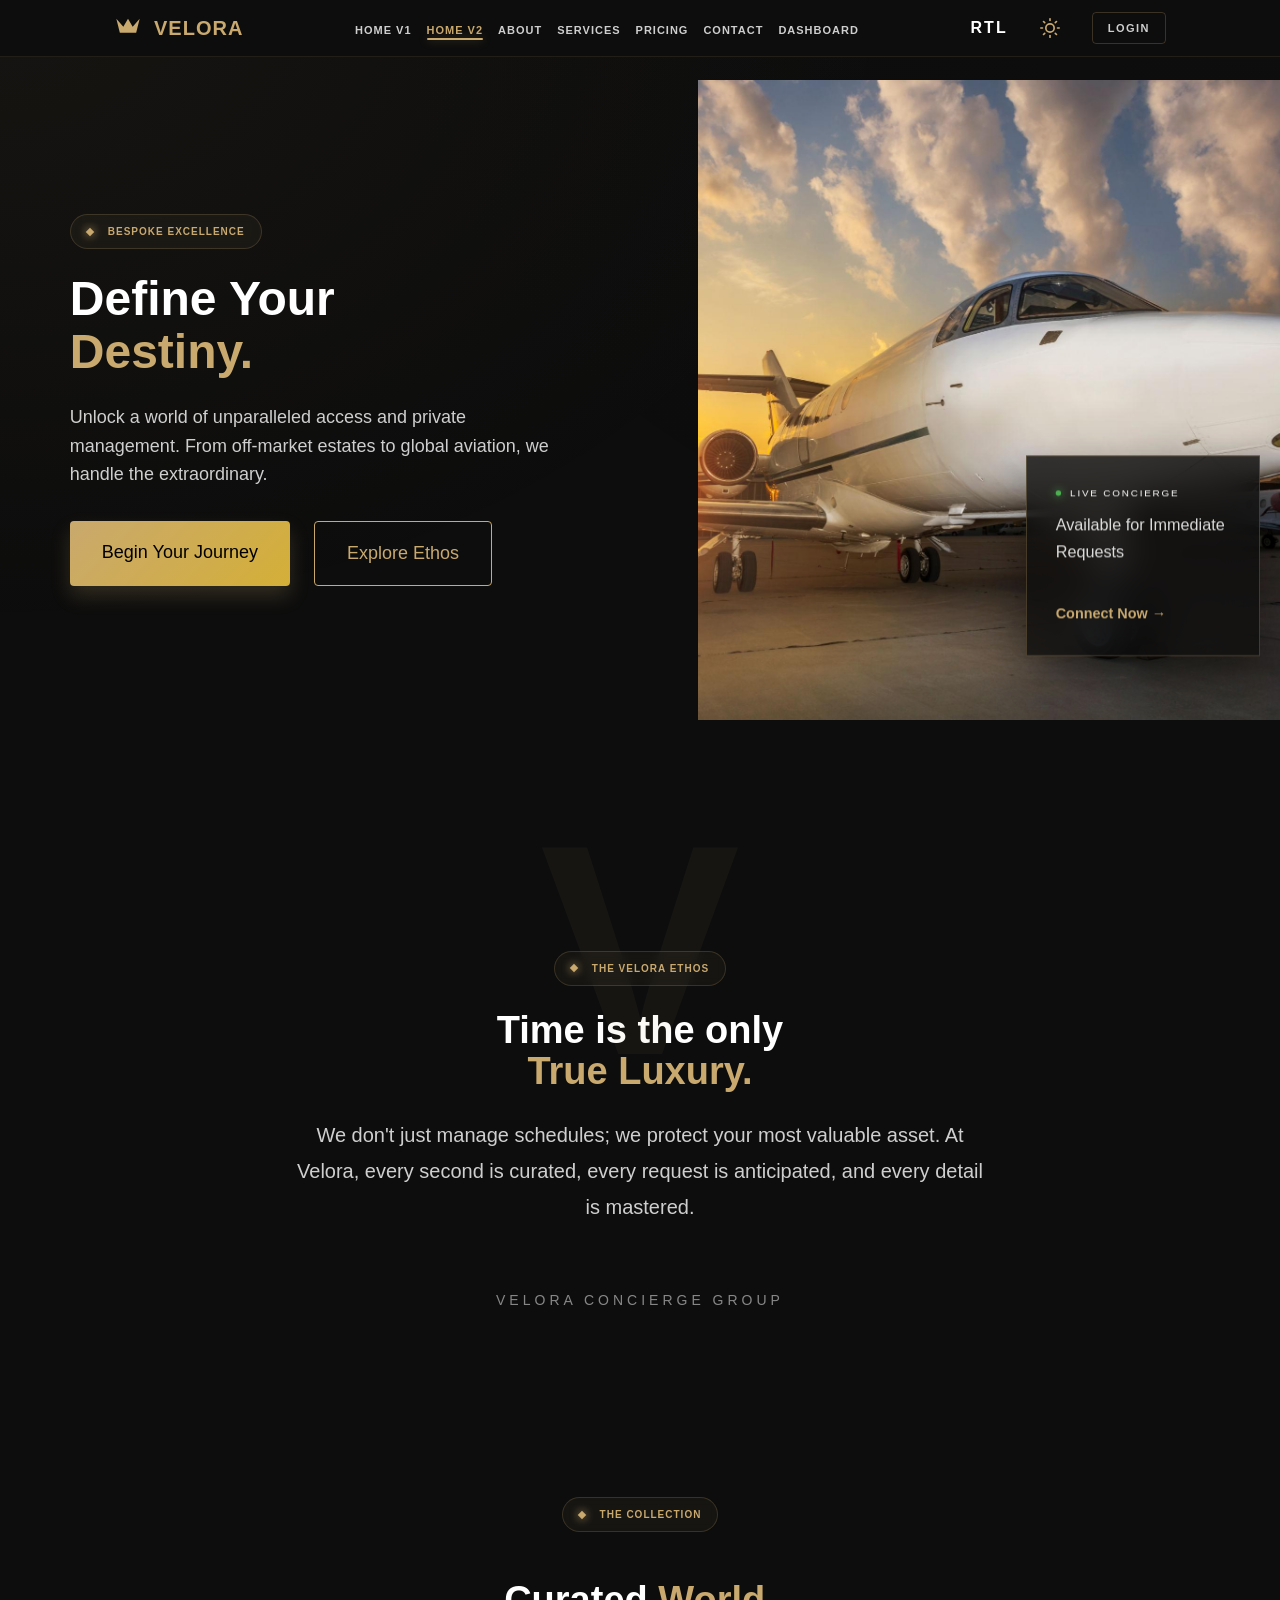
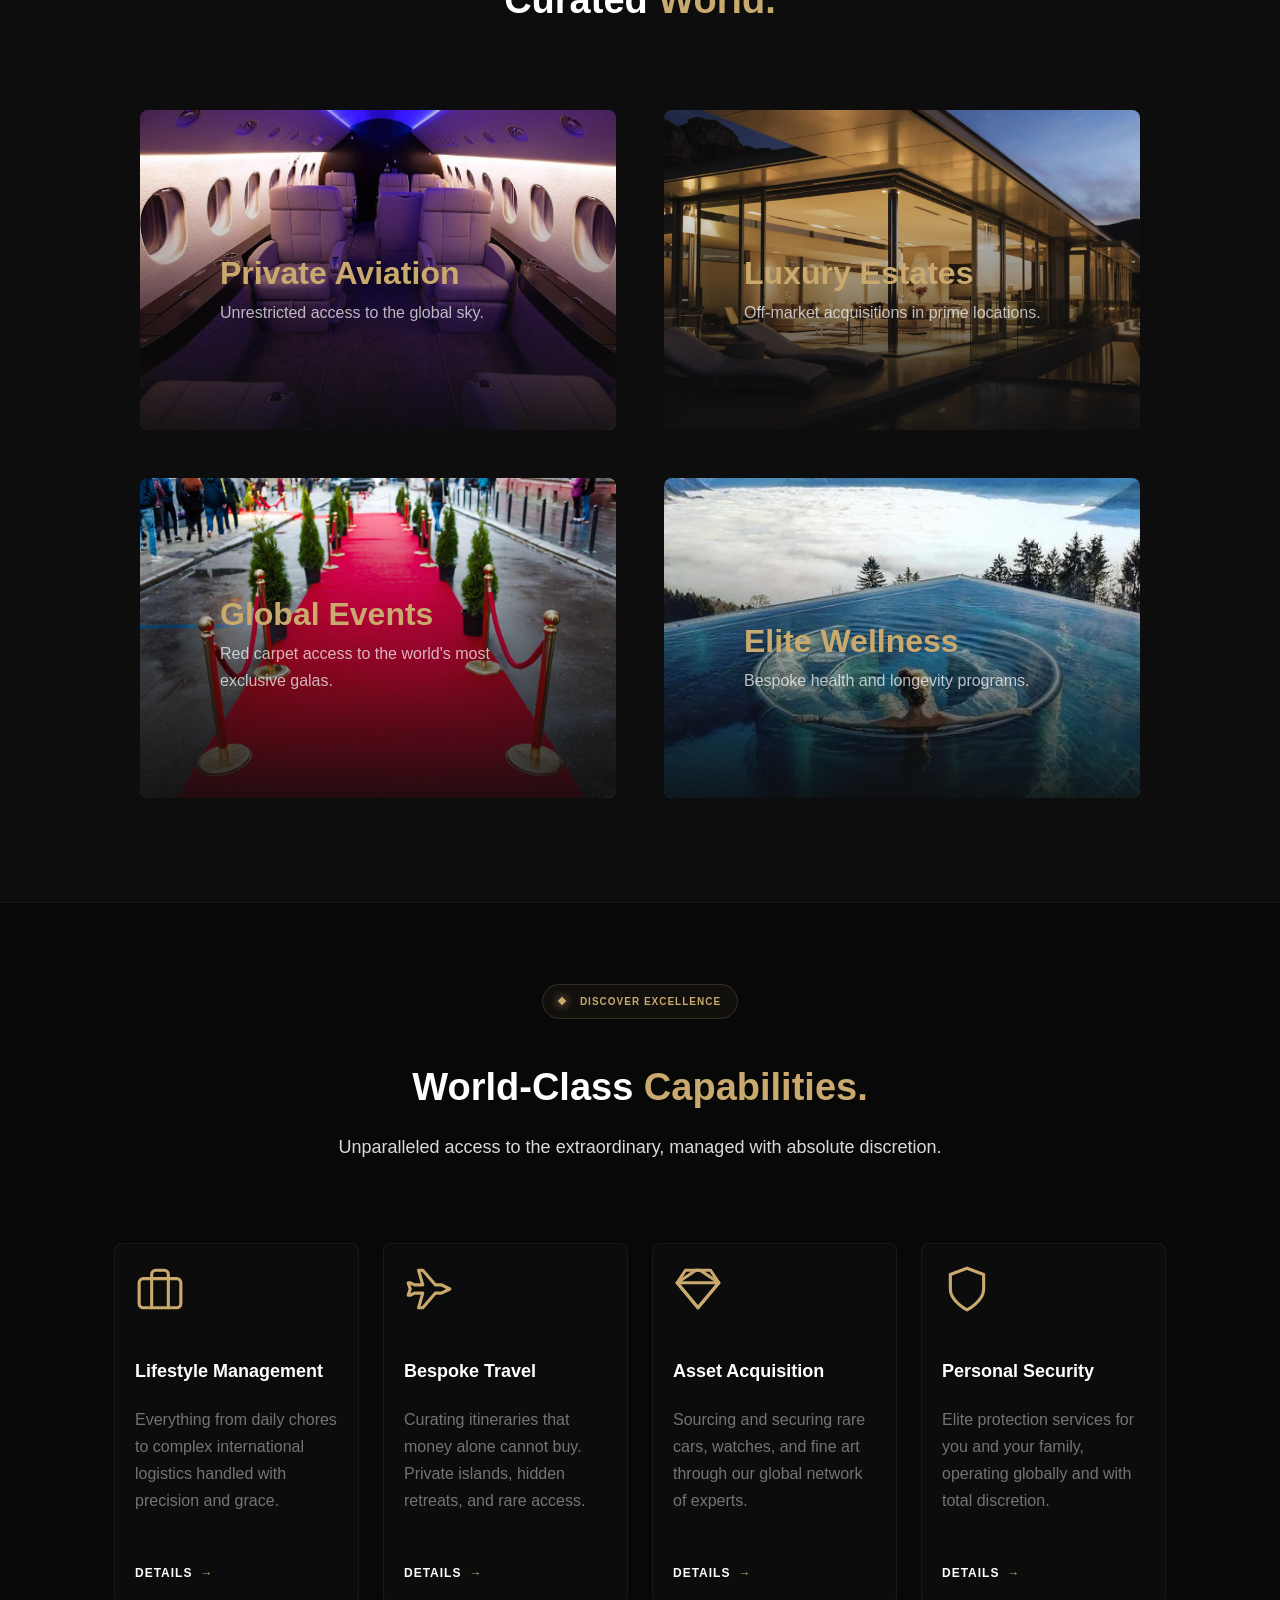
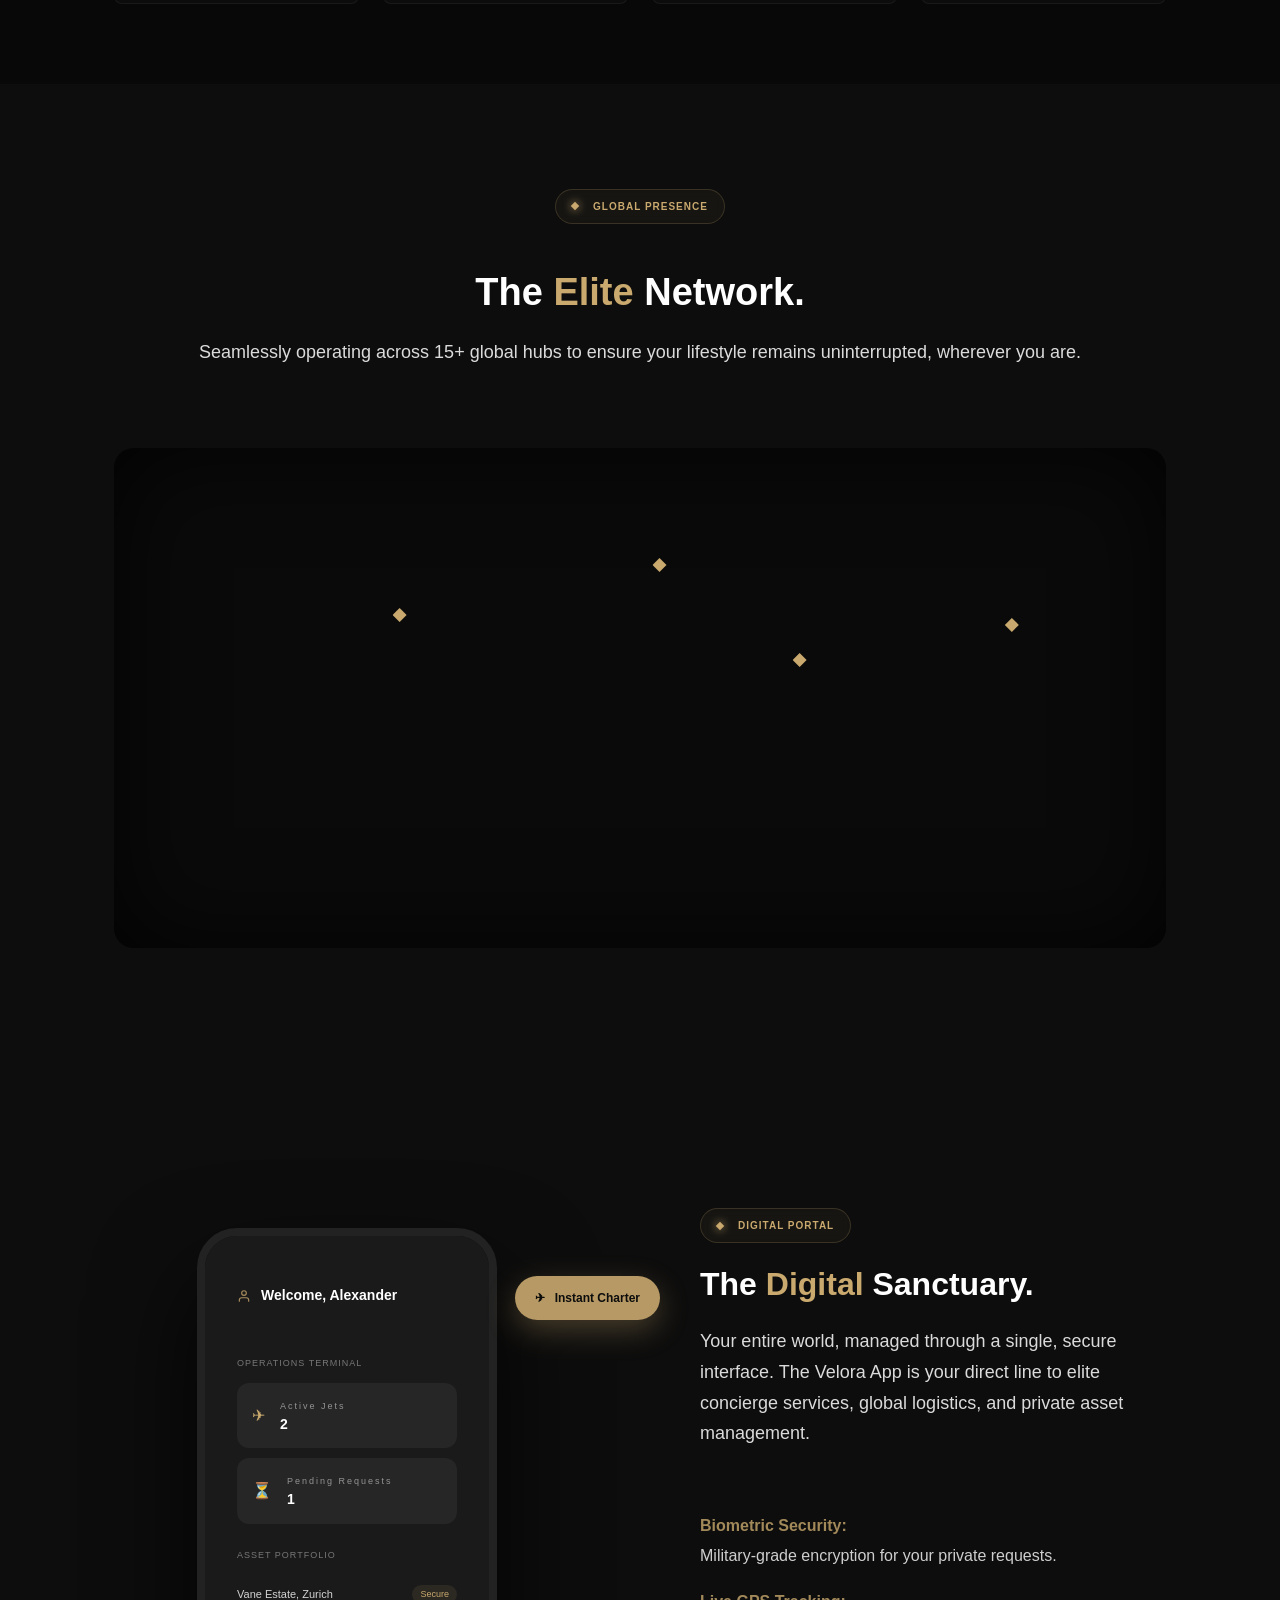
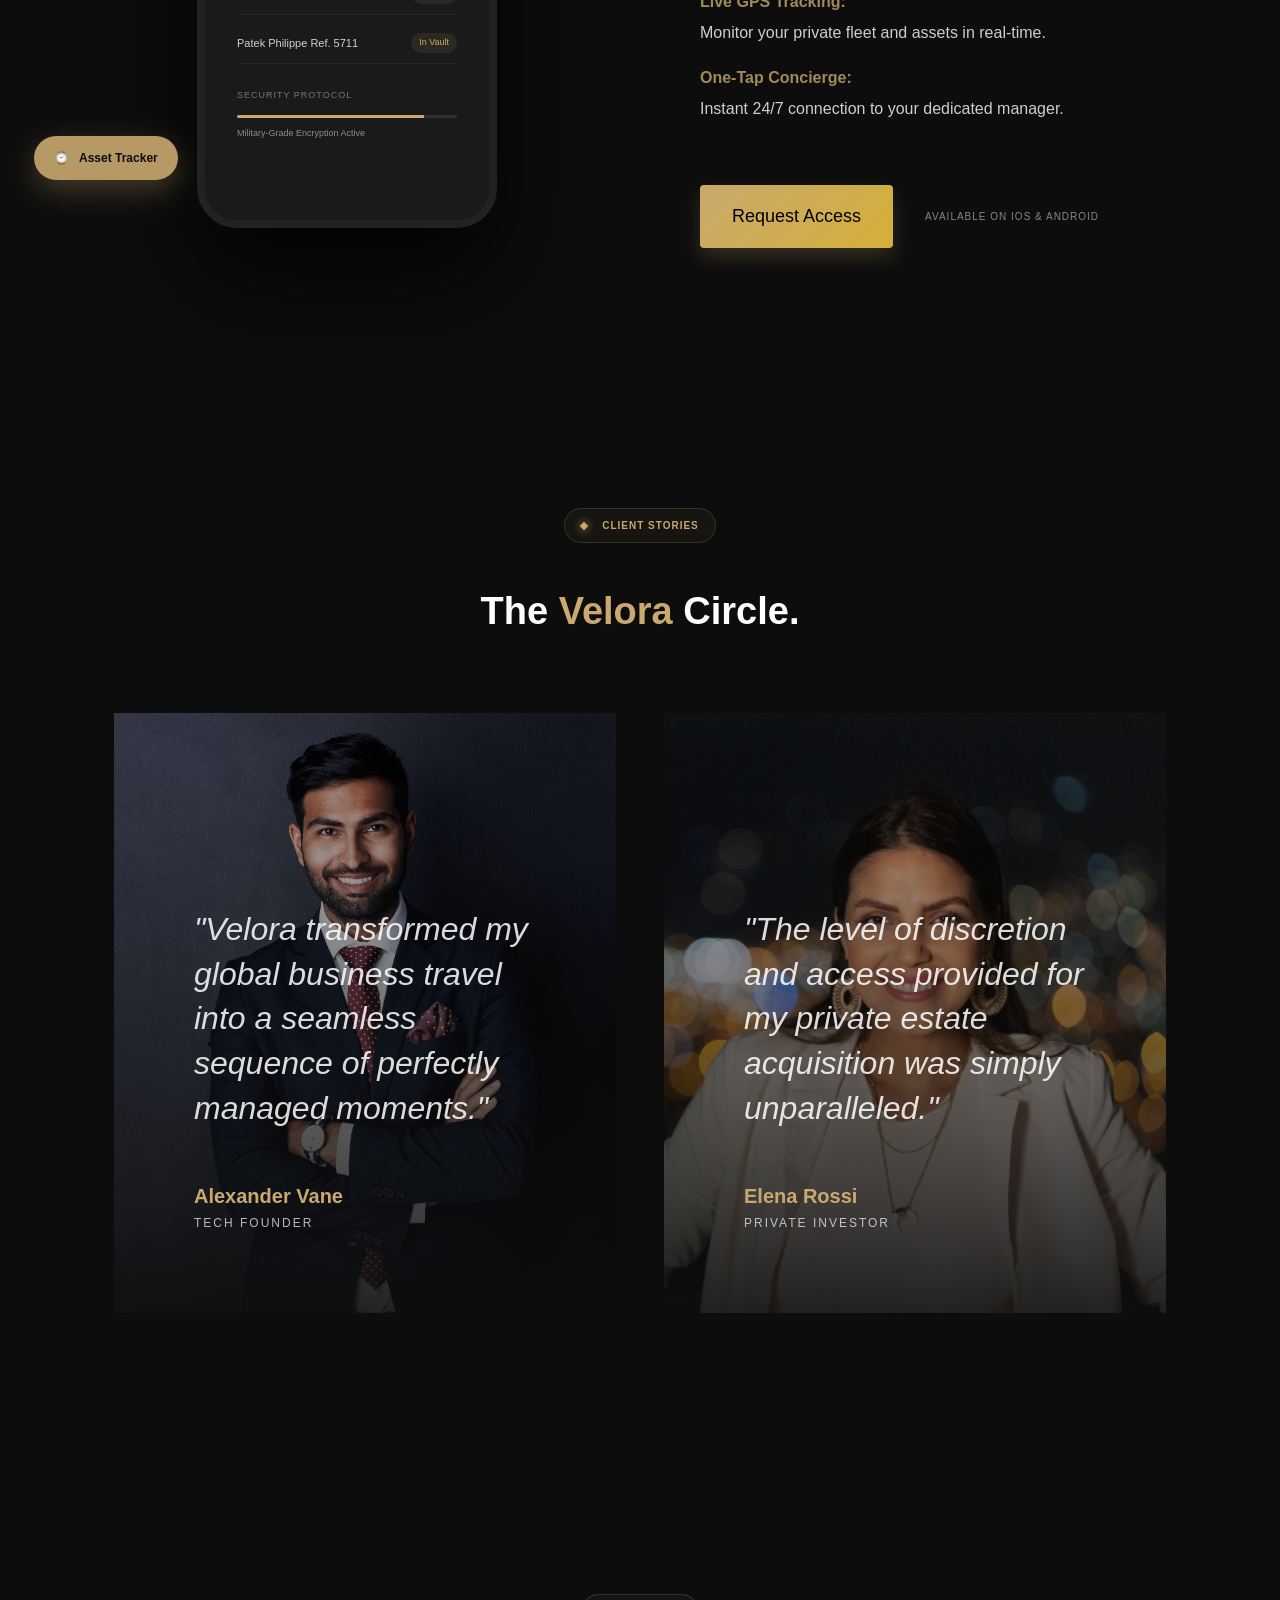
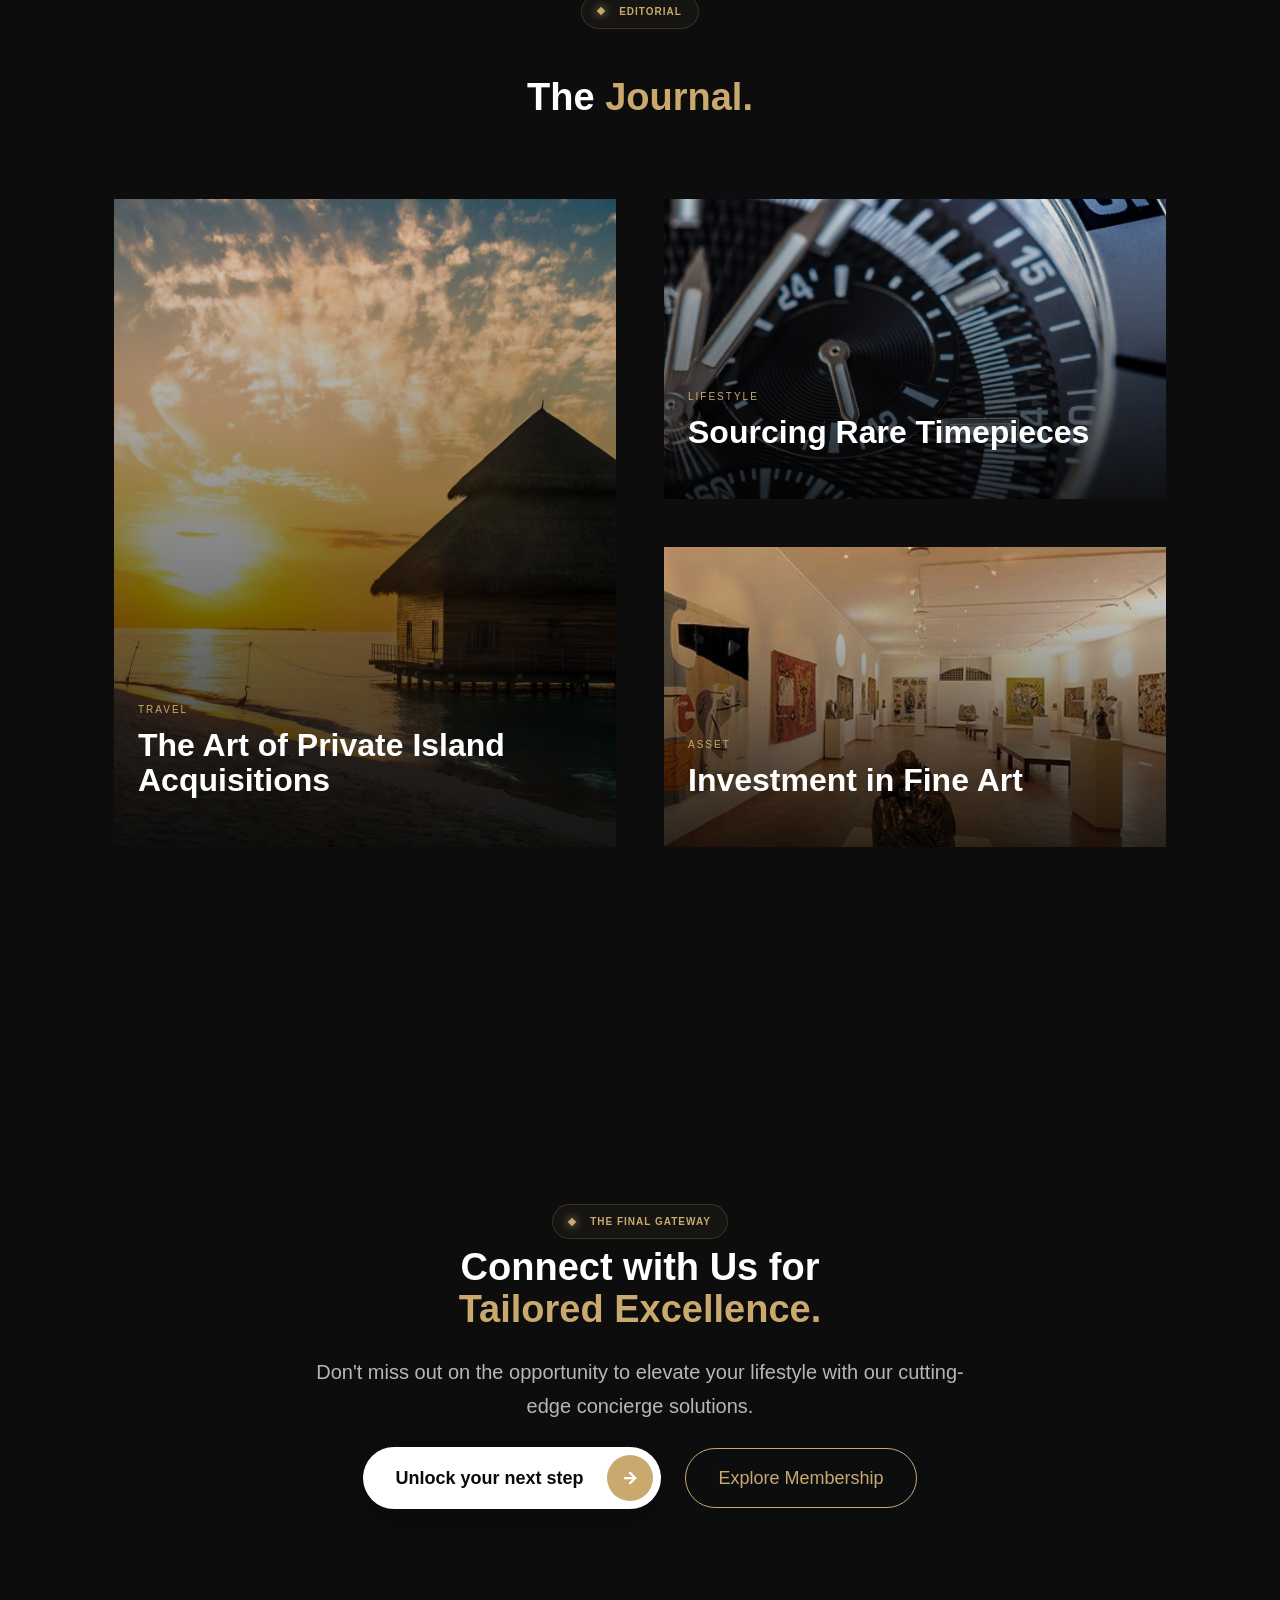
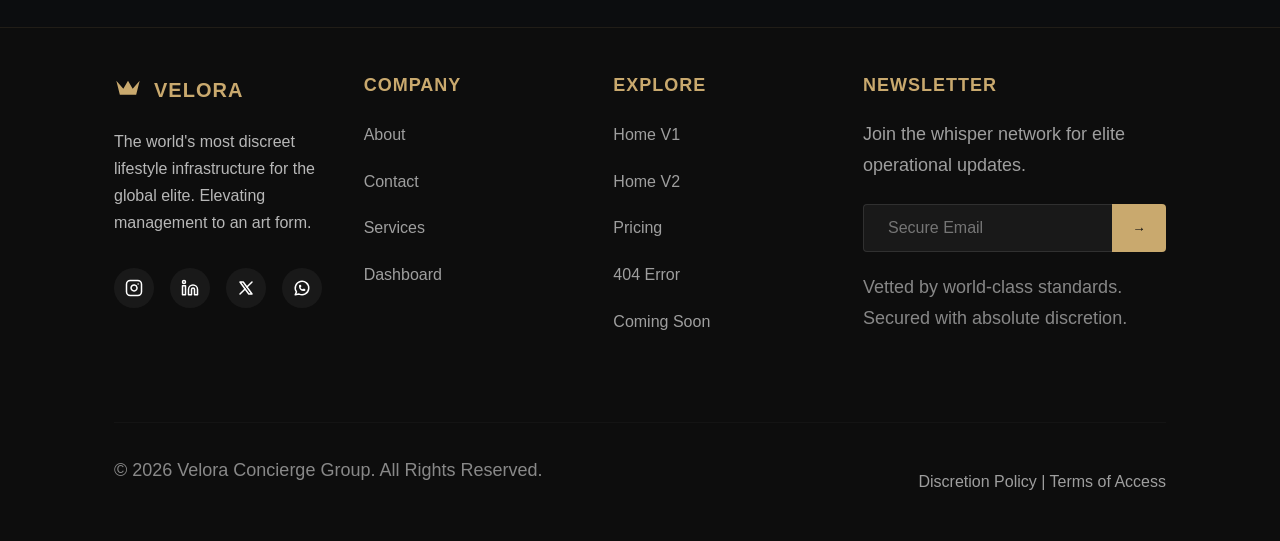
==== commit 3ed0eb07: "Updated login input spacing and UI fixes" ====
--- a/home2.html
+++ b/home2.html
@@ -53,16 +53,7 @@
                 </div>
             </div>
             
-            <!-- Floating Social Proof -->
-            <div class="hero-v2-social">
-                <span>Follow the Journey</span>
-                <div class="social-line"></div>
-                <div class="social-links">
-                    <a href="#">IG</a>
-                    <a href="#">TW</a>
-                    <a href="#">LI</a>
-                </div>
-            </div>
+
         </section>
 
         <!-- Section 2: The Velora Ethos -->
@@ -137,38 +128,53 @@
             </div>
         </section>
 
-        <!-- Section 4: Service Spotlight (Interactive Reveal) -->
-        <section class="spotlight-section section-padding">
-            <div class="container spotlight-grid">
-                <div class="spotlight-list">
-                    <div class="section-tag" style="justify-content: flex-start; margin-bottom: var(--space-5);">
+        <!-- Section 4: Discover Excellence (Minimalist Text Grid) -->
+        <section class="discover-excellence-section section-padding">
+            <div class="container">
+                <div class="section-header text-center" style="margin-bottom: var(--space-8);">
+                    <div class="section-tag">
                         <span class="tag-diamond"></span>
                         Discover Excellence
                     </div>
-                    <div class="spotlight-item active" data-image="assets/images/home-v2/LIFESTYLE MANAGEMENT.jpg">
-                        <span class="spotlight-num">01</span>
+                    <h2>World-Class <span class="text-gold">Capabilities.</span></h2>
+                    <p class="section-desc" style="margin: 0 auto;">Unparalleled access to the extraordinary, managed with absolute discretion.</p>
+                </div>
+
+                <div class="excellence-grid-minimal">
+                    <div class="excellence-item">
+                        <div class="excellence-icon-box">
+                            <svg class="excellence-svg" viewBox="0 0 24 24" fill="none" stroke="currentColor" stroke-width="1.5" stroke-linecap="round" stroke-linejoin="round"><rect x="2" y="7" width="20" height="14" rx="2" ry="2"></rect><path d="M16 21V5a2 2 0 0 0-2-2h-4a2 2 0 0 0-2 2v16"></path></svg>
+                        </div>
                         <h3>Lifestyle Management</h3>
-                        <div class="spotlight-content">Everything from daily chores to complex international logistics handled with precision.</div>
-                    </div>
-                    <div class="spotlight-item" data-image="assets/images/home-v2/Private Island.jpg">
-                        <span class="spotlight-num">02</span>
+                        <p>Everything from daily chores to complex international logistics handled with precision and grace.</p>
+                        <a href="pages/services.html" class="excellence-btn">Details <span class="btn-arrow">→</span></a>
+                    </div>
+
+                    <div class="excellence-item">
+                        <div class="excellence-icon-box">
+                            <svg class="excellence-svg" viewBox="0 0 24 24" fill="none" stroke="currentColor" stroke-width="1.5" stroke-linecap="round" stroke-linejoin="round"><path d="M22 12L18 10H15L9 3H7L9 10H5L3 9H2L3 12L2 15H3L5 14H9L7 21H9L15 14H18L22 12Z"></path></svg>
+                        </div>
                         <h3>Bespoke Travel</h3>
-                        <div class="spotlight-content">Curating itineraries that money alone cannot buy. Private islands and hidden retreats.</div>
-                    </div>
-                    <div class="spotlight-item" data-image="assets/images/home-v2/Rare Timepieces.jpg">
-                        <span class="spotlight-num">03</span>
+                        <p>Curating itineraries that money alone cannot buy. Private islands, hidden retreats, and rare access.</p>
+                        <a href="pages/services.html" class="excellence-btn">Details <span class="btn-arrow">→</span></a>
+                    </div>
+
+                    <div class="excellence-item">
+                        <div class="excellence-icon-box">
+                            <svg class="excellence-svg" viewBox="0 0 24 24" fill="none" stroke="currentColor" stroke-width="1.5" stroke-linecap="round" stroke-linejoin="round"><path d="M6 3h12l4 6-10 12L2 9z"></path><path d="M11 3l-9 6 10 12 10-12-9-6z"></path><path d="M2 9h20"></path></svg>
+                        </div>
                         <h3>Asset Acquisition</h3>
-                        <div class="spotlight-content">Sourcing and securing rare cars, watches, and fine art through our private network.</div>
-                    </div>
-                    <div class="spotlight-item" data-image="assets/images/home-v2/Fine Art Investment.jpg">
-                        <span class="spotlight-num">04</span>
+                        <p>Sourcing and securing rare cars, watches, and fine art through our global network of experts.</p>
+                        <a href="pages/services.html" class="excellence-btn">Details <span class="btn-arrow">→</span></a>
+                    </div>
+
+                    <div class="excellence-item">
+                        <div class="excellence-icon-box">
+                            <svg class="excellence-svg" viewBox="0 0 24 24" fill="none" stroke="currentColor" stroke-width="1.5" stroke-linecap="round" stroke-linejoin="round"><path d="M12 22s8-4 8-10V5l-8-3-8 3v7c0 6 8 10 8 10z"></path></svg>
+                        </div>
                         <h3>Personal Security</h3>
-                        <div class="spotlight-content">Elite protection services for you and your family, globally and discreetly.</div>
-                    </div>
-                </div>
-                <div class="spotlight-visual">
-                    <div class="luxury-placeholder" id="spotlight-main-image" style="background-image: url('assets/images/home-v2/LIFESTYLE MANAGEMENT.jpg'); background-size: cover; background-position: center;">
-                        <div class="visual-shimmer"></div>
+                        <p>Elite protection services for you and your family, operating globally and with total discretion.</p>
+                        <a href="pages/services.html" class="excellence-btn">Details <span class="btn-arrow">→</span></a>
                     </div>
                 </div>
             </div>
@@ -219,10 +225,47 @@
                     <div class="device-frame">
                         <div class="luxury-placeholder">
                             <div class="app-interface">
-                                <div class="app-header">Welcome, Alexander</div>
+                                <div class="app-header">
+                                    <div class="app-welcome-wrap">
+                                        <svg width="14" height="14" viewBox="0 0 24 24" fill="none" stroke="currentColor" stroke-width="2" stroke-linecap="round" stroke-linejoin="round" style="color: var(--color-primary); opacity: 0.8;"><path d="M20 21v-2a4 4 0 0 0-4-4H8a4 4 0 0 0-4 4v2"></path><circle cx="12" cy="7" r="4"></circle></svg>
+                                        <span>Welcome, Alexander</span>
+                                    </div>
+                                </div>
+                                
+                                <div class="app-section-label">Operations Terminal</div>
                                 <div class="app-stats">
-                                    <div class="app-stat">Active Jets: 2</div>
-                                    <div class="app-stat">Pending: 1</div>
+                                    <div class="app-stat">
+                                        <span class="stat-icon">✈</span>
+                                        <div class="stat-info">
+                                            <span class="stat-label">Active Jets</span>
+                                            <span class="stat-value">2</span>
+                                        </div>
+                                    </div>
+                                    <div class="app-stat">
+                                        <span class="stat-icon">⏳</span>
+                                        <div class="stat-info">
+                                            <span class="stat-label">Pending Requests</span>
+                                            <span class="stat-value">1</span>
+                                        </div>
+                                    </div>
+                                </div>
+
+                                <div class="app-section-label">Asset Portfolio</div>
+                                <div class="app-asset-list">
+                                    <div class="app-asset">
+                                        <span class="asset-name">Vane Estate, Zurich</span>
+                                        <span class="asset-status">Secure</span>
+                                    </div>
+                                    <div class="app-asset">
+                                        <span class="asset-name">Patek Philippe Ref. 5711</span>
+                                        <span class="asset-status">In Vault</span>
+                                    </div>
+                                </div>
+
+                                <div class="app-section-label">Security Protocol</div>
+                                <div class="app-security-bar">
+                                    <div class="security-progress"></div>
+                                    <span class="security-text">Military-Grade Encryption Active</span>
                                 </div>
                             </div>
                         </div>
--- a/assets/css/style.css
+++ b/assets/css/style.css
@@ -18,19 +18,19 @@
     --text-color: var(--color-secondary);
     --accent-color: var(--color-primary);
     
-    /* Typography System (FINAL – FIXED) */
+    /* Typography System (HIGH FIDELITY UPGRADE) */
     --font-heading: 'Clash Display', sans-serif;
     --font-body: 'Satoshi', sans-serif;
 
-    --fs-xs: 12px;
-    --fs-sm: 14px;
-    --fs-base: 16px;
-    --fs-md: 18px;
-    --fs-lg: 20px;
-    --fs-xl: 24px;
-    --fs-2xl: 30px;
-    --fs-3xl: 38px;
-    --fs-4xl: 48px; /* MAX 48px */
+    --fs-xs: 14px;
+    --fs-sm: 16px;
+    --fs-base: 18px; /* Standardized Base */
+    --fs-md: 20px;
+    --fs-lg: 24px;
+    --fs-xl: 32px;
+    --fs-2xl: 42px;
+    --fs-3xl: 56px;
+    --fs-4xl: 72px; /* Cinematic Scale */
 
     /* Spacing System (8px base) */
     --space-1: 4px;
@@ -44,9 +44,10 @@
     --space-9: 100px;
     --space-10: 120px;
     --space-12: 160px;
-    --space-20: 180px;
-    --space-24: 220px;
-    --space-28: 240px;
+    --space-20: 200px;
+    --space-24: 240px;
+    --space-28: 280px;
+
 
     /* Breakpoints (from HTML Template Development Guide) */
     --breakpoint-mobile: 640px;
@@ -95,14 +96,55 @@
     font-size: var(--fs-base);
 }
 
+h1, h2, h3, h4, h5, h6 {
+    font-family: var(--font-heading);
+    color: var(--text-color);
+    line-height: 1.1;
+    font-weight: 700; /* Increased Weight */
+}
+
+h1 { font-size: var(--fs-4xl); margin-bottom: var(--space-6); }
+h2 { font-size: var(--fs-3xl); margin-bottom: var(--space-5); }
+h3 { font-size: var(--fs-2xl); margin-bottom: var(--space-4); }
+h4 { font-size: var(--fs-xl); }
+
+p {
+    font-size: var(--fs-base);
+    color: var(--text-color);
+    opacity: 0.85;
+    margin-bottom: var(--space-4);
+}
+
 body {
     font-family: var(--font-body);
     background-color: var(--bg-color);
     color: var(--text-color);
-    line-height: 1.6;
+    line-height: 1.7;
     overflow-x: hidden;
     -webkit-font-smoothing: antialiased;
-}
+    position: relative;
+}
+
+body::before {
+    content: '';
+    position: fixed;
+    top: 0;
+    left: 0;
+    width: 100%;
+    height: 100%;
+    background-image: 
+        radial-gradient(at 0% 0%, rgba(201, 169, 110, 0.05) 0px, transparent 50%),
+        radial-gradient(at 100% 0%, rgba(26, 26, 26, 0.05) 0px, transparent 50%);
+    pointer-events: none;
+    z-index: -1;
+}
+
+.dark-mode body::before {
+    background-image: 
+        radial-gradient(at 0% 0%, rgba(201, 169, 110, 0.08) 0px, transparent 50%),
+        radial-gradient(at 100% 100%, rgba(0, 0, 0, 0.5) 0px, transparent 50%);
+}
+
 
 /* --- Header & Navigation --- */
 header {
@@ -280,6 +322,67 @@
     border-top: 5px solid currentColor;
     transition: transform 0.3s ease;
 }
+
+/* --- Unified Page Hero System --- */
+.page-hero {
+    position: relative;
+    width: 100%;
+    height: 75vh; /* Standardized cinematic height */
+    min-height: 550px;
+    display: flex;
+    align-items: center;
+    justify-content: center;
+    overflow: hidden;
+    padding-top: 100px;
+    background: var(--bg-color);
+}
+
+.page-hero-overlay {
+    position: absolute;
+    top: 0;
+    left: 0;
+    width: 100%;
+    height: 100%;
+    background: radial-gradient(circle at center, transparent 0%, rgba(13, 13, 13, 0.4) 100%);
+    z-index: 1;
+}
+
+.light-mode .page-hero-overlay {
+    background: radial-gradient(circle at center, transparent 0%, rgba(255, 255, 255, 0.4) 100%);
+}
+
+.page-hero-content {
+    position: relative;
+    z-index: 10;
+    text-align: center;
+    width: 100%;
+    max-width: 1000px;
+    padding: 0 20px;
+}
+
+.page-hero-title {
+    font-size: var(--fs-4xl) !important;
+    font-weight: 800 !important;
+    margin-bottom: var(--space-4) !important;
+    letter-spacing: -2px !important;
+    color: var(--text-color);
+}
+
+.page-hero-desc {
+    font-size: var(--fs-md) !important;
+    max-width: 700px;
+    margin: 0 auto var(--space-8) !important;
+    opacity: 0.7;
+    line-height: 1.6;
+}
+
+/* --- Hero Height Standardization --- */
+.about-hero, .services-hero, .pricing-hero, .contact-hero, .hero-v2 {
+    height: 80vh !important; /* Increased from 65vh */
+    min-height: 650px !important;
+}
+
+
 
 .nav-item:hover .dropdown-toggle::after {
     transform: rotate(180deg);
@@ -378,6 +481,31 @@
     gap: var(--space-4);
 }
 
+/* RTL Toggle Desktop */
+.btn-rtl {
+    background: transparent;
+    border: none;
+    font-family: var(--font-body), -apple-system, sans-serif;
+    font-size: 16px;
+    font-weight: 800;
+    cursor: pointer;
+    display: flex;
+    align-items: center;
+    justify-content: center;
+    letter-spacing: 2px;
+    color: var(--color-bg-light);
+    transition: transform 0.2s ease, opacity 0.3s ease;
+}
+
+.light-mode .btn-rtl {
+    color: var(--color-secondary);
+}
+
+.btn-rtl:hover {
+    transform: scale(1.05);
+    opacity: 0.9;
+}
+
 /* Theme Toggle Button */
 .btn-theme {
     background: none;
@@ -453,6 +581,7 @@
     margin: var(--space-4) 0 var(--space-5);
     opacity: 0.7;
     max-width: 300px;
+    font-size: 16px;
 }
 
 .footer-social {
@@ -484,7 +613,7 @@
     color: var(--color-primary);
     margin-bottom: var(--space-4);
     text-transform: uppercase;
-    font-size: var(--fs-sm);
+    font-size: 18px;
     letter-spacing: 1px;
 }
 
@@ -494,7 +623,7 @@
 
 .footer-links ul li a {
     opacity: 0.6;
-    font-size: var(--fs-sm);
+    font-size: 16px;
 }
 
 .footer-links ul li a:hover {
@@ -559,8 +688,8 @@
     display: flex;
     justify-content: space-between;
     align-items: center;
-    font-size: var(--fs-xs);
-    opacity: 0.5;
+    font-size: 16px;
+    opacity: 0.6;
 }
 
 @media (max-width: 991px) {
@@ -581,6 +710,10 @@
 
     .nav-menu.active {
         right: 0;
+    }
+
+    .mobile-only {
+        display: flex !important;
     }
 
     .nav-menu-header {
@@ -642,7 +775,7 @@
     .nav-links-container .nav-link {
         display: block;
         padding: 18px 30px;
-        font-size: 20px;
+        font-size: 14px;
         font-weight: 500;
         color: var(--text-color);
         transition: all 0.3s ease;
@@ -688,7 +821,7 @@
     }
 
     .control-btn span {
-        font-size: 13px;
+        font-size: 14px;
         font-weight: 600;
         text-transform: uppercase;
         letter-spacing: 1.5px;
@@ -706,20 +839,20 @@
         justify-content: center;
         width: 100%;
         height: 52px;
-        background: linear-gradient(135deg, #3b5998, #1e3a8a);
-        color: white;
+        background: var(--color-primary);
+        color: var(--color-bg-dark);
         text-decoration: none;
         border-radius: 8px;
         font-weight: 700;
-        font-size: 16px;
-        box-shadow: 0 10px 20px rgba(30, 58, 138, 0.15);
+        font-size: 14px;
+        box-shadow: 0 10px 20px rgba(201, 169, 110, 0.15);
         transition: all 0.3s ease;
         margin-top: 10px;
     }
 
     .mobile-login-btn:hover {
         transform: translateY(-2px);
-        box-shadow: 0 15px 30px rgba(30, 58, 138, 0.3);
+        box-shadow: 0 15px 30px rgba(201, 169, 110, 0.3);
     }
 
     .dropdown-menu {
@@ -739,7 +872,7 @@
         color: var(--color-primary);
     }
 
-    .nav-actions .nav-link, .nav-actions .btn-theme {
+    .nav-actions .nav-link, .nav-actions .btn-theme, .desktop-only {
         display: none !important;
     }
 
@@ -758,6 +891,8 @@
         flex-direction: column;
         gap: var(--space-3);
         text-align: center;
+        font-size: 9px !important;
+        letter-spacing: 0.5px !important;
     }
 }
 
@@ -806,13 +941,16 @@
 }
 
 .btn-primary {
-    background-color: var(--color-primary);
-    color: var(--color-bg-dark);
+    background: linear-gradient(135deg, var(--color-primary) 0%, #d4af37 100%);
+    color: #000;
+    border: none;
+    box-shadow: 0 10px 20px rgba(201, 169, 110, 0.2);
 }
 
 .btn-primary:hover {
-    background-color: #b8985d; /* Slightly darker gold */
     transform: translateY(-2px);
+    box-shadow: 0 15px 30px rgba(201, 169, 110, 0.3);
+    background: linear-gradient(135deg, #d4af37 0%, var(--color-primary) 100%);
 }
 
 .btn-secondary {
@@ -851,18 +989,19 @@
 
 /* Auth Components */
 .auth-card {
-    background: var(--bg-color);
-    padding: var(--space-7);
-    border-radius: 8px;
-    box-shadow: 0 10px 30px rgba(0,0,0,0.1);
+    background: rgba(26, 26, 26, 0.4);
+    backdrop-filter: blur(20px);
+    border: 1px solid rgba(201, 169, 110, 0.15);
+    padding: var(--space-8);
+    border-radius: 24px;
     width: 100%;
     max-width: 450px;
-    text-align: center;
+    box-shadow: 0 30px 60px rgba(0,0,0,0.4);
 }
 
 .dark-mode .auth-card {
     box-shadow: 0 10px 30px rgba(0,0,0,0.5);
-    background: #141414;
+    background: rgba(26, 26, 26, 0.4);
 }
 
 /* Section 1: Hero V1 */
@@ -1065,6 +1204,14 @@
 }
 
 @media (max-width: 991px) {
+    .hero.v1 {
+        height: auto;
+        min-height: 85vh;
+        padding-bottom: 110px;
+    }
+    .hero-tag {
+        margin-top: 20px;
+    }
     .hero-stats {
         position: relative;
         right: auto;
@@ -1072,7 +1219,8 @@
         transform: none;
         flex-direction: row;
         margin-top: var(--space-7);
-        justify-content: flex-start;
+        justify-content: center;
+        gap: var(--space-4);
     }
     .hero-watermark {
         display: none;
@@ -1149,6 +1297,10 @@
 }
 
 @media (max-width: 991px) {
+    .trusted-by {
+        margin-top: 0;
+        padding-top: var(--space-4);
+    }
     .trusted-container {
         flex-direction: column;
         text-align: center;
@@ -1159,6 +1311,8 @@
         padding-right: 0;
         padding-bottom: var(--space-3);
         border-bottom: 1px solid rgba(201, 169, 110, 0.2);
+        white-space: normal;
+        width: 100%;
     }
     .logo-grid {
         justify-content: center;
@@ -1167,10 +1321,6 @@
 }
 
 @media (max-width: 767px) {
-    .trusted-by {
-        margin-top: 0;
-        padding-top: var(--space-4);
-    }
     .trusted-container {
         padding: var(--space-4);
         margin: 0 15px;
@@ -1470,11 +1620,12 @@
 }
 
 .testimonials blockquote {
-    font-family: var(--font-heading);
-    font-size: var(--fs-3xl);
-    line-height: 1.3;
+    font-size: clamp(32px, 3.5vw, 48px) !important;
+    font-weight: 500;
+    line-height: 1.2;
     margin-bottom: var(--space-6);
-    font-weight: 500;
+    position: relative;
+    z-index: 2;
 }
 
 .testimonials cite {
@@ -1492,10 +1643,14 @@
     background: var(--bg-color);
 }
 
+.memberships .container {
+    max-width: 1600px;
+}
+
 .pricing-grid {
     display: grid;
     grid-template-columns: repeat(3, 1fr);
-    gap: var(--space-6);
+    gap: var(--space-4);
     align-items: stretch;
 }
 
@@ -1508,6 +1663,7 @@
     transition: all 0.4s cubic-bezier(0.165, 0.84, 0.44, 1);
     display: flex;
     flex-direction: column;
+    height: 100%;
     border-radius: 4px;
     box-shadow: inset 0 0 20px rgba(201, 169, 110, 0.03);
 }
@@ -1564,7 +1720,7 @@
 }
 
 .price {
-    margin-bottom: var(--space-6);
+    margin-bottom: var(--space-2);
     display: flex;
     flex-direction: column;
     align-items: center;
@@ -1599,7 +1755,7 @@
     text-align: left;
     display: flex;
     flex-direction: column;
-    justify-content: center;
+    justify-content: flex-start;
 }
 
 .pricing-features li {
@@ -1622,6 +1778,7 @@
     width: auto;
     min-width: 180px;
     margin: 0 auto;
+    margin-top: auto;
     margin-bottom: var(--space-2);
 }
 
@@ -1634,13 +1791,152 @@
 @media (max-width: 991px) {
     .pricing-grid {
         grid-template-columns: 1fr;
-        max-width: 400px;
+        max-width: 600px;
         margin: 0 auto;
         gap: var(--space-8);
     }
     .pricing-card.featured {
         transform: scale(1);
     }
+}
+
+/* Alt Pricing Layout (Left Aligned) */
+.pricing-card.alt-layout {
+    text-align: center;
+    align-items: center;
+    padding: 40px;
+    background: rgba(20, 20, 20, 0.5);
+    border: 1px solid rgba(255, 255, 255, 0.05);
+    border-radius: 20px;
+    height: 100%;
+}
+
+.pricing-card.alt-layout:hover:not(.featured) {
+    border-color: rgba(255, 255, 255, 0.2);
+    transform: translateY(-5px);
+}
+
+.pricing-card.alt-layout.featured {
+    border: 2px solid var(--color-primary);
+    background: rgba(20, 20, 20, 0.8);
+    transform: none; /* Keep equal height */
+}
+
+.pricing-card.alt-layout .tier-icon-left {
+    color: var(--color-primary);
+    margin-bottom: 20px;
+}
+
+.pricing-card.alt-layout h3 {
+    font-family: 'Satoshi', sans-serif;
+    font-size: 28px;
+    font-weight: 700;
+    margin-bottom: 8px;
+    text-transform: none;
+    letter-spacing: normal;
+    opacity: 1;
+}
+
+.pricing-card.alt-layout .tier-best-for {
+    font-size: 10px;
+    text-transform: uppercase;
+    letter-spacing: 1.5px;
+    opacity: 0.5;
+    margin-bottom: 30px;
+}
+
+.pricing-card.alt-layout .price-container {
+    margin-bottom: 30px;
+    width: 100%;
+}
+
+.pricing-card.alt-layout .price-main {
+    display: flex;
+    align-items: baseline;
+    justify-content: center;
+    gap: 10px;
+}
+
+.pricing-card.alt-layout .price-amount {
+    font-family: 'Satoshi', sans-serif;
+    font-size: 36px;
+    font-weight: 700;
+    line-height: 1;
+}
+
+.pricing-card.alt-layout .price-duration {
+    font-size: 14px;
+    opacity: 0.5;
+}
+
+.pricing-card.alt-layout .price-sub {
+    font-size: 10px;
+    text-transform: uppercase;
+    letter-spacing: 1px;
+    opacity: 0.5;
+    margin-top: 10px;
+}
+
+.pricing-card.alt-layout .pricing-features {
+    margin: 0 auto 40px auto;
+    padding: 0;
+    width: fit-content;
+    align-items: flex-start;
+    text-align: left;
+}
+
+.pricing-card.alt-layout .pricing-features li {
+    padding-left: 30px;
+    margin-bottom: 15px;
+    font-size: 14px;
+    opacity: 0.8;
+    position: relative;
+}
+
+.pricing-card.alt-layout .pricing-features li::before {
+    content: '✓';
+    position: absolute;
+    left: 0;
+    top: 2px;
+    color: var(--color-primary);
+    font-weight: 900;
+}
+
+.pricing-card.alt-layout .btn {
+    width: 100%;
+    min-width: 100%;
+    margin: auto 0 0 0;
+    padding: 15px;
+    border-radius: 8px;
+    font-size: 14px;
+    font-weight: 600;
+    text-align: center;
+}
+
+.pricing-card.alt-layout.featured .btn {
+    background: var(--color-primary);
+    color: var(--color-bg-dark);
+    border: none;
+}
+
+.pricing-card.alt-layout.featured .btn:hover {
+    background: #b8985d;
+}
+
+.pricing-card.alt-layout .card-tag {
+    position: absolute;
+    top: -15px;
+    left: 50%;
+    transform: translateX(-50%);
+    background: var(--color-primary);
+    color: var(--color-bg-dark);
+    font-size: 11px;
+    text-transform: uppercase;
+    padding: 6px 20px;
+    font-weight: 800;
+    letter-spacing: 1px;
+    border-radius: 100px;
+    white-space: nowrap;
 }
 
 /* Section 9: Final CTA - New Industrial Aesthetic (Ref SS) */
@@ -1724,9 +2020,10 @@
 }
 
 .cta-stat-item {
-    flex: 1;
+    flex: 0 0 auto;
+    width: 220px;
     text-align: left;
-    padding: 0 var(--space-2);
+    padding: 0;
 }
 
 .stat-val {
@@ -1740,11 +2037,13 @@
 }
 
 .stat-label {
-    font-size: 11px;
-    opacity: 0.6;
-    line-height: 1.5;
+    font-size: 12px;
+    opacity: 0.7;
+    line-height: 1.4;
     text-transform: capitalize;
     font-weight: 400;
+    display: block;
+    max-width: 220px;
 }
 
 .cta-stat-divider {
@@ -1763,6 +2062,9 @@
     .cta-stat-divider {
         display: none;
     }
+    .cta-stat-item {
+        width: auto;
+    }
 }
 
 @media (max-width: 640px) {
@@ -1779,6 +2081,10 @@
     }
     .cta-stat-item {
         text-align: center;
+        width: auto;
+    }
+    .stat-label {
+        margin: 0 auto;
     }
 }
 
@@ -1807,18 +2113,18 @@
 }
 
 .hero-v2-content h1 {
-    font-size: 48px; /* Standardized to 48px */
-    line-height: 1;
-    margin-bottom: var(--space-5);
+    font-size: clamp(28px, 4.5vw, 48px); /* Fluid scale from desktop to mobile */
+    line-height: 1.1;
+    margin-bottom: var(--space-4);
     font-weight: 700;
     color: var(--text-color);
 }
 
 .hero-v2-content p {
-    font-size: var(--fs-md);
+    font-size: clamp(14px, 1.8vw, 18px);
     max-width: 500px;
     opacity: 0.8;
-    margin-bottom: var(--space-7);
+    margin-bottom: var(--space-5);
     line-height: 1.6;
 }
 
@@ -2021,77 +2327,101 @@
     opacity: 0.7;
 }
 
-/* Home V2: Section 4 - Spotlight */
-.spotlight-section {
-    margin-top: var(--space-10);
-}
-
-.spotlight-grid {
+/* Home V2: Section 4 - Discover Excellence (Minimalist Redesign) */
+.discover-excellence-section {
+    background: #080808;
+    border-top: 1px solid rgba(255, 255, 255, 0.05);
+}
+
+.excellence-grid-minimal {
     display: grid;
-    grid-template-columns: 1fr 1.2fr;
-    gap: var(--space-10);
-    align-items: center;
-}
-
-.spotlight-list {
-    display: flex;
-    flex-direction: column;
-}
-
-.spotlight-list .section-tag {
-    margin-top: var(--space-4);
-    width: fit-content;
-}
-
-.spotlight-item {
-    padding: var(--space-4) 0;
-    border-bottom: 1px solid rgba(255, 255, 255, 0.1);
-    cursor: pointer;
-    transition: all 0.4s ease;
-    opacity: 0.4;
-}
-
-.spotlight-item:hover, .spotlight-item.active {
-    opacity: 1;
-    padding-left: var(--space-4);
-}
-
-.spotlight-num {
+    grid-template-columns: repeat(4, 1fr);
+    gap: var(--space-4);
+}
+
+.excellence-item {
+    background: rgba(255, 255, 255, 0.02);
+    border: 1px solid rgba(255, 255, 255, 0.05);
+    padding: 20px;
+    border-radius: 8px;
+    transition: all 0.4s cubic-bezier(0.165, 0.84, 0.44, 1);
+    position: relative;
+    overflow: hidden;
+}
+
+.excellence-icon-box {
+    width: 50px;
+    height: 50px;
+    margin-bottom: var(--space-6);
+    color: var(--color-primary);
+    transition: transform 0.4s ease;
+}
+
+.excellence-svg {
+    width: 100%;
+    height: 100%;
+}
+
+.excellence-num {
     font-size: 10px;
     color: var(--color-primary);
-    margin-bottom: 5px;
+    opacity: 0.5;
+    letter-spacing: 2px;
     display: block;
-}
-
-.spotlight-item h3 {
-    font-size: var(--fs-2xl);
     margin-bottom: var(--space-2);
 }
 
-.spotlight-content {
-    max-height: 0;
-    overflow: hidden;
-    transition: all 0.5s ease;
-    font-size: var(--fs-sm);
-    opacity: 0.7;
-    line-height: 1.6;
-}
-
-.spotlight-item.active .spotlight-content {
-    max-height: 100px;
-    margin-top: var(--space-3);
-}
-
-.spotlight-visual {
-    height: 700px;
-    perspective: 1000px;
-}
-
-.spotlight-visual .luxury-placeholder {
-    height: 100%;
-    transition: all 0.8s cubic-bezier(0.165, 0.84, 0.44, 1);
-    transform: rotateY(-5deg);
-    box-shadow: 20px 40px 80px rgba(0,0,0,0.5);
+.excellence-item h3 {
+    font-size: 18px;
+    white-space: nowrap;
+    color: white;
+    margin-bottom: var(--space-4);
+    font-weight: 600;
+}
+
+.excellence-item p {
+    font-size: 16px;
+    line-height: 1.7;
+    color: rgba(255, 255, 255, 0.5);
+    margin-bottom: var(--space-6);
+    min-height: 100px;
+}
+
+.excellence-btn {
+    font-size: 12px;
+    color: white;
+    text-decoration: none;
+    display: flex;
+    align-items: center;
+    gap: 8px;
+    font-weight: 700;
+    letter-spacing: 1px;
+    text-transform: uppercase;
+    transition: gap 0.3s ease;
+}
+
+.excellence-btn .btn-arrow {
+    color: var(--color-primary);
+    transition: transform 0.3s ease;
+}
+
+.excellence-item:hover {
+    background: rgba(255, 255, 255, 0.04);
+    border-color: rgba(201, 169, 110, 0.3);
+    transform: translateY(-5px);
+    box-shadow: 0 20px 40px rgba(0,0,0,0.3);
+}
+
+.excellence-item:hover .excellence-icon-box {
+    transform: scale(1.1) rotate(5deg);
+}
+
+.excellence-item:hover .excellence-btn {
+    gap: 12px;
+}
+
+.excellence-item:hover .btn-arrow {
+    transform: translateX(3px);
 }
 
 @media (max-width: 991px) {
@@ -2255,27 +2585,123 @@
 }
 
 .app-interface {
-    padding: var(--space-6) var(--space-4);
+    padding: var(--space-6) var(--space-5);
     color: white;
 }
 
 .app-header {
-    font-size: var(--fs-md);
+    margin-bottom: var(--space-6);
+}
+
+.app-welcome-wrap {
+    display: flex;
+    align-items: center;
+    gap: 10px;
+}
+
+.app-welcome-wrap span {
+    font-size: 14px;
     font-weight: 700;
-    margin-bottom: var(--space-6);
+}
+
+.app-section-label {
+    font-size: 9px;
+    text-transform: uppercase;
+    letter-spacing: 1px;
+    opacity: 0.4;
+    margin-bottom: 12px;
+    margin-top: 24px;
 }
 
 .app-stats {
     display: flex;
     flex-direction: column;
-    gap: 15px;
+    gap: 10px;
 }
 
 .app-stat {
     background: rgba(255, 255, 255, 0.05);
-    padding: 15px;
+    padding: 12px 15px;
     border-radius: 12px;
-    font-size: 12px;
+    display: flex;
+    align-items: center;
+    gap: 15px;
+}
+
+.stat-icon {
+    font-size: 16px;
+    color: var(--color-primary);
+}
+
+.stat-info {
+    display: flex;
+    flex-direction: column;
+}
+
+.stat-label {
+    font-size: 9px;
+    opacity: 0.5;
+}
+
+.stat-value {
+    font-size: 14px;
+    font-weight: 700;
+}
+
+.app-asset-list {
+    display: flex;
+    flex-direction: column;
+    gap: 8px;
+}
+
+.app-asset {
+    display: flex;
+    justify-content: space-between;
+    align-items: center;
+    padding: 10px 0;
+    border-bottom: 1px solid rgba(255, 255, 255, 0.05);
+}
+
+.asset-name {
+    font-size: 11px;
+    opacity: 0.8;
+}
+
+.asset-status {
+    font-size: 9px;
+    color: var(--color-primary);
+    background: rgba(201, 169, 110, 0.1);
+    padding: 2px 8px;
+    border-radius: 50px;
+}
+
+.app-security-bar {
+    margin-top: 10px;
+}
+
+.security-progress {
+    height: 3px;
+    background: rgba(255, 255, 255, 0.1);
+    border-radius: 10px;
+    position: relative;
+    margin-bottom: 8px;
+    overflow: hidden;
+}
+
+.security-progress::after {
+    content: '';
+    position: absolute;
+    top: 0;
+    left: 0;
+    width: 85%;
+    height: 100%;
+    background: var(--color-primary);
+}
+
+.security-text {
+    font-size: 9px;
+    opacity: 0.5;
+    display: block;
 }
 
 .floating-node {
@@ -2478,7 +2904,7 @@
     display: flex;
     align-items: center;
     justify-content: center;
-    background: #050714;
+    background: var(--bg-dark); /* Replaced #050714 with default dark bg */
     overflow: hidden;
     padding: var(--space-6) 0;
 }
@@ -2498,29 +2924,20 @@
 }
 
 .portal-orb-1 {
-    width: 800px;
-    height: 800px;
-    background: radial-gradient(circle, #4A1E99, transparent 70%);
-    top: -20%;
-    right: -10%;
+    display: none; /* Removed purple orb for default look */
 }
 
 .portal-orb-2 {
-    width: 600px;
-    height: 600px;
-    background: radial-gradient(circle, #2D68F1, transparent 70%);
-    bottom: -15%;
-    left: -10%;
-    animation-delay: -5s;
+    display: none; /* Removed blue orb for default look */
 }
 
 .portal-orb-3 {
     width: 500px;
     height: 500px;
-    background: radial-gradient(circle, #C9A96E, transparent 70%);
+    background: radial-gradient(circle, rgba(201, 169, 110, 0.1), transparent 70%);
     top: 40%;
     left: 20%;
-    opacity: 0.2;
+    opacity: 0.1;
     animation-delay: -10s;
 }
 
@@ -2565,7 +2982,7 @@
     background: #FFFFFF;
     padding: 8px 8px 8px 32px;
     border-radius: 100px;
-    color: #2D68F1;
+    color: #0a0a0a;
     font-weight: 700;
     text-decoration: none;
     transition: all 0.4s cubic-bezier(0.23, 1, 0.32, 1);
@@ -2575,7 +2992,7 @@
 .pill-icon-circle {
     width: 46px;
     height: 46px;
-    background: #2D68F1;
+    background: var(--color-primary);
     border-radius: 50%;
     display: flex;
     align-items: center;
@@ -2644,8 +3061,8 @@
 
 .about-hero-grid {
     display: grid;
-    grid-template-columns: 1.1fr 0.9fr;
-    gap: var(--space-10);
+    grid-template-columns: 1.1fr 1fr;
+    gap: var(--space-7); /* Reduced from 120px */
     align-items: center;
 }
 
@@ -2675,7 +3092,7 @@
 /* Visual Atmospheric Effects */
 .about-hero-visual {
     position: relative;
-    height: 600px;
+    height: 550px; /* Reduced from 700px */
     transform-style: preserve-3d;
     margin-top: var(--space-6);
 }
@@ -2794,6 +3211,40 @@
     height: 600px;
 }
 
+.philosophy-axioms {
+    margin-top: var(--space-7);
+    display: flex;
+    flex-direction: column;
+    gap: var(--space-5);
+}
+
+.axiom {
+    display: flex;
+    gap: var(--space-4);
+    align-items: flex-start;
+}
+
+.axiom-num {
+    font-size: 13px;
+    font-weight: 700;
+    color: var(--color-primary);
+    opacity: 0.8;
+    margin-top: 4px;
+}
+
+.axiom-info strong {
+    display: block;
+    font-size: 18px;
+    margin-bottom: 4px;
+    color: white;
+}
+
+.axiom-info p {
+    font-size: 16px;
+    opacity: 0.6;
+    margin: 0;
+}
+
 .philosophy-quote {
     margin-top: var(--space-7);
     font-size: var(--fs-xl);
@@ -3425,14 +3876,14 @@
 
 /* --- Auth Page Styles --- */
 .auth-card {
-    background: rgba(13, 13, 13, 0.9);
-    border: 1px solid rgba(201, 169, 110, 0.2);
-    border-radius: 16px;
-    padding: var(--space-8) var(--space-6);
+    background: rgba(26, 26, 26, 0.4);
+    backdrop-filter: blur(20px);
+    border: 1px solid rgba(201, 169, 110, 0.15);
+    padding: var(--space-8);
+    border-radius: 24px;
     width: 100%;
-    max-width: 450px;
-    box-shadow: 0 40px 100px rgba(0,0,0,0.5);
-    transition: all 0.4s ease;
+    max-width: 550px;
+    box-shadow: 0 30px 60px rgba(0,0,0,0.4);
 }
 
 .light-mode .auth-card {
@@ -3442,17 +3893,18 @@
 }
 
 .auth-header {
-    margin-bottom: var(--space-5); /* Reduced */
+    margin-bottom: var(--space-8);
 }
 
 .auth-title {
     font-family: "Clash Display", sans-serif;
-    font-size: var(--fs-2xl);
-    margin-bottom: var(--space-2);
+    font-size: var(--fs-2xl) !important;
+    font-weight: 800;
+    margin-bottom: 10px;
 }
 
 .auth-subtitle {
-    font-size: var(--fs-sm);
+    font-size: var(--fs-base) !important;
     opacity: 0.6;
 }
 
@@ -3463,10 +3915,12 @@
 
 .form-group label {
     display: block;
-    font-size: 10px;
+    font-size: 11px;
+    font-weight: 700;
     letter-spacing: 2px;
-    margin-bottom: 8px;
-    opacity: 0.8;
+    color: var(--color-primary);
+    margin-bottom: 12px;
+    opacity: 0.9;
 }
 
 .input-wrapper {
@@ -3485,10 +3939,10 @@
     width: 100%;
     background: rgba(255, 255, 255, 0.05);
     border: 1px solid rgba(255, 255, 255, 0.1);
-    border-radius: 4px;
-    padding: 12px 15px 12px 45px;
+    border-radius: 8px;
+    padding: 16px 20px 16px 55px; /* Increased Padding */
     color: #fff;
-    font-size: var(--fs-sm);
+    font-size: var(--fs-base); /* Increased from fs-sm */
     transition: all 0.3s ease;
 }
 
@@ -3497,6 +3951,7 @@
     border-color: #eee;
     color: #000;
 }
+
 
 .input-wrapper input:focus {
     border-color: var(--color-primary);
@@ -3521,8 +3976,8 @@
     display: flex;
     justify-content: space-between;
     align-items: center;
-    margin-bottom: var(--space-5); /* Reduced */
-    font-size: 11px;
+    margin-bottom: var(--space-6);
+    font-size: var(--fs-sm); /* Increased from 11px */
 }
 
 .forgot-link {
@@ -3540,24 +3995,10 @@
     margin: var(--space-6) 0; /* Reduced */
 }
 
-.auth-divider::before {
-    content: '';
-    position: absolute;
-    top: 50%;
-    left: 0;
-    width: 100%;
-    height: 1px;
-    background: rgba(255, 255, 255, 0.05);
-}
-
-.light-mode .auth-divider::before {
-    background: #eee;
-}
-
 .auth-divider span {
     position: relative;
-    background: #0d0d0d;
-    padding: 0 15px;
+    background: transparent;
+    padding: 0;
     font-size: 9px;
     letter-spacing: 2px;
     opacity: 0.5;
@@ -3918,9 +4359,45 @@
 }
 
 .service-feature-list li:hover .feature-desc {
-    max-height: 150px;
-    opacity: 0.7;
-    margin-top: 4px;
+    max-height: 200px;
+    opacity: 0.8;
+}
+
+/* Standard Service List (Normal Layout) */
+.service-list-standard {
+    list-style: none;
+    padding: 0;
+    display: flex;
+    flex-direction: column;
+    gap: var(--space-6);
+    margin: var(--space-6) 0;
+}
+
+.service-list-standard li {
+    padding-bottom: var(--space-6);
+    border-bottom: none;
+}
+
+.service-list-standard li:last-child {
+    border-bottom: none;
+}
+
+.service-list-standard li strong {
+    display: block;
+    font-size: 22px;
+    color: var(--color-primary);
+    margin-bottom: 8px;
+    font-family: 'Satoshi', sans-serif;
+    letter-spacing: 1px;
+}
+
+.service-list-standard .feature-desc {
+    display: block;
+    max-height: none !important;
+    opacity: 1 !important;
+    font-size: 18px;
+    line-height: 1.6;
+    color: #FFFFFF;
 }
 
 .service-visual .luxury-placeholder {
@@ -4579,14 +5056,14 @@
 
 .activation-info h4 {
     font-family: 'Clash Display', sans-serif;
-    font-size: 18px; /* Increased from 16px */
+    font-size: 22px;
     color: var(--color-primary);
     margin-bottom: 5px;
     letter-spacing: 1px;
 }
 
 .activation-info p {
-    font-size: 14px; /* Increased from 12px */
+    font-size: 16px;
     opacity: 0.6;
     line-height: 1.5;
 }
@@ -4670,8 +5147,8 @@
 }
 
 .axiom-list {
-    display: flex;
-    flex-direction: column;
+    margin-top: var(--space-8);
+    display: grid;
     gap: var(--space-6);
 }
 
@@ -4699,7 +5176,7 @@
 }
 
 .axiom-desc {
-    font-size: 14px;
+    font-size: 18px;
     opacity: 0.6;
     line-height: 1.6;
 }
@@ -4741,6 +5218,13 @@
     background: radial-gradient(circle at 100% 0%, rgba(201, 169, 110, 0.05) 0%, transparent 50%);
 }
 
+.about-hero-grid {
+    display: grid;
+    grid-template-columns: 1fr 1fr;
+    gap: var(--space-10);
+    align-items: center;
+}
+
 .pricing-hero {
     padding-top: 180px !important;
     min-height: 65vh;
@@ -4749,12 +5233,27 @@
     background: radial-gradient(circle at 100% 0%, rgba(201, 169, 110, 0.05) 0%, transparent 50%);
 }
 
-.pricing-hero-grid {
+.pricing-hero-grid, .services-hero-grid {
     display: grid;
-    grid-template-columns: 1.2fr 0.8fr;
-    gap: var(--space-10);
-    align-items: center;
-}
+    grid-template-columns: 1.1fr 0.9fr;
+    gap: var(--space-8);
+    align-items: center;
+}
+
+.services-hero-content {
+    text-align: left !important;
+}
+
+.services-hero-content h1 {
+    font-size: 48px !important;
+    text-align: left !important;
+}
+
+.services-hero-content .hero-actions {
+    justify-content: flex-start !important;
+}
+
+
 
 .pricing-hero-content {
     text-align: left !important;
@@ -4772,7 +5271,7 @@
     font-size: 18px;
     opacity: 0.7;
     max-width: 550px;
-    margin: 0 0 var(--space-8) 0;
+    margin: 0 0 var(--space-4) 0;
     line-height: 1.6;
 }
 
@@ -4789,7 +5288,7 @@
     backdrop-filter: blur(30px);
     border: 1px solid rgba(201, 169, 110, 0.4);
     border-radius: 30px;
-    padding: var(--space-8);
+    padding: var(--space-4);
     width: 100%;
     max-width: 380px;
     position: relative;
@@ -4806,7 +5305,7 @@
     display: flex;
     justify-content: space-between;
     align-items: center;
-    margin-bottom: var(--space-6);
+    margin-bottom: var(--space-4);
 }
 
 .blueprint-status {
@@ -4959,6 +5458,13 @@
     align-items: center;
     background: radial-gradient(circle at 0% 0%, rgba(201, 169, 110, 0.05) 0%, transparent 50%);
     margin-bottom: var(--space-8); /* Refined sectional buffer */
+}
+
+.about-hero-grid {
+    display: grid;
+    grid-template-columns: 1.1fr 1fr;
+    gap: var(--space-7); /* Reduced from 120px */
+    align-items: center;
 }
 
 .contact-hero-grid {
@@ -5492,8 +5998,6 @@
     color: var(--text-color);
 }
 
-
-
 .discretion-visual {
     height: 500px;
     display: flex;
@@ -5858,7 +6362,8 @@
     font-weight: 500;
 }
 
-.theme-switch {
+.theme-switch,
+.rtl-switch {
     justify-content: space-between;
 }
 
@@ -6421,6 +6926,22 @@
 
 .light-mode input:checked + .slider {
     background-color: var(--color-primary);
+}
+
+/* Pricing Page Activation Nodes Light Mode */
+.light-mode .activation-node {
+    background: #fff !important;
+    border: 1px solid rgba(0, 0, 0, 0.08) !important;
+    box-shadow: 0 4px 12px rgba(0, 0, 0, 0.03) !important;
+}
+
+.light-mode .activation-node p {
+    color: rgba(0, 0, 0, 0.5) !important;
+}
+
+.light-mode .btn-activate {
+    background: rgba(0, 0, 0, 0.02) !important;
+    color: var(--color-primary) !important;
 }
 
 /* --- Dashboard Sector Components --- */
@@ -7198,6 +7719,7 @@
     .pricing-tier { font-size: 11px !important; letter-spacing: 2px !important; }
     .pricing-price { font-size: 36px !important; }
     .pricing-features li { font-size: 11px !important; padding: 4px 0 !important; }
+    .pricing-card.alt-layout .pricing-features li { padding-left: 25px !important; }
     .pricing-card .btn { min-width: 100% !important; padding: 12px !important; font-size: 11px !important; }
 
     /* Dashboard Tactical Shrink (1024px) */
@@ -7210,11 +7732,46 @@
     .asset-hero-img { height: 220px !important; }
     .vault-item-img { height: 180px !important; }
     .telemetry-grid { gap: 10px !important; }
-}
+
+    /* CTA Stats Balancing */
+    .cta-stats-row { max-width: 950px !important; margin: 40px auto 0 !important; gap: 40px !important; }
+    .cta-stat-item { width: 180px !important; }
+    .stat-label { max-width: 180px !important; }
+
+    /* Home V2 Digital Portal Stability (1024px - 1440px) */
+    .hero-v2-widget { 
+        left: auto !important; 
+        right: 20px !important; 
+        bottom: 10% !important; 
+        width: 260px !important; 
+        transform: scale(0.9);
+        transform-origin: bottom right;
+    }
+
+    /* Services Page Section Spacing (1024px - 1368px+) */
+    .service-section {
+        padding: 60px 0 !important;
+        margin-top: 0 !important;
+        margin-bottom: 0 !important;
+    }
+}
+
+
 
 /* Global Desktop Balancing (Shared) */
-@media (min-width: 992px) {
-    .container { margin: 0 auto !important; }
+@media (max-width: 767px) {
+    :root {
+        --fs-xs: 12px;
+        --fs-sm: 14px;
+        --fs-base: 15px;
+        --fs-md: 17px;
+        --fs-lg: 20px;
+        --fs-xl: 24px;
+        --fs-2xl: 30px;
+        --fs-3xl: 38px;
+        --fs-4xl: 44px;
+    }
+    .mobile-only { display: block !important; }
     header .container { width: 100% !important; max-width: 1300px !important; }
     .pricing-grid { margin: 0 auto !important; max-width: 1100px; }
     .logo-grid, .footer-grid { margin: 0 auto !important; }
@@ -7227,10 +7784,10 @@
     .dashboard-content { height: 100vh !important; overflow-y: auto !important; }
     
     /* About Hero Desktop Stability */
-    .about-hero-grid { gap: 120px !important; }
+    .about-hero-grid { gap: var(--space-5) !important; }
     .about-hero-title { font-size: 48px !important; line-height: 1 !important; margin-bottom: 30px !important; }
     .about-hero-desc { max-width: 500px !important; font-size: 16px !important; opacity: 0.7; }
-    .about-hero-visual { height: 650px !important; }
+    .about-hero-visual { height: 500px !important; }
     .node-a { right: 20px !important; top: 15% !important; }
     .node-b { left: 40px !important; bottom: 15% !important; top: auto !important; }
     .about-hero-badge { 
@@ -7248,6 +7805,15 @@
 
 /* --- TIER 3: TABLET (768px - 991px) --- */
 @media (max-width: 991px) and (min-width: 768px) {
+    :root {
+        --fs-base: 16px;
+        --fs-md: 18px;
+        --fs-lg: 22px;
+        --fs-xl: 28px;
+        --fs-2xl: 34px;
+        --fs-3xl: 44px;
+        --fs-4xl: 56px;
+    }
     .container { max-width: 95% !important; }
     .section-padding { padding: 20px 0 !important; }
     
@@ -7266,22 +7832,50 @@
     /* Grid Horizon Logic */
     .grid-3 { grid-template-columns: repeat(3, 1fr) !important; gap: 20px !important; }
     .pricing-grid { display: flex !important; justify-content: center !important; gap: 15px !important; margin: 0 auto !important; width: 100% !important; }
-    .pricing-card { flex: 1 !important; max-width: 240px !important; text-align: center !important; align-items: center !important; padding: 15px !important; margin: 0 !important; }
+    .pricing-card { flex: 1 !important; max-width: 320px !important; text-align: center !important; align-items: center !important; padding: 15px !important; margin: 0 !important; }
     .pricing-price { font-size: 26px !important; }
-    .pricing-features li { font-size: 10px !important; padding: 4px 0 4px 20px !important; }
+    .pricing-features li { font-size: 10px !important; padding: 4px 0 4px 25px !important; }
+    .pricing-card.alt-layout .pricing-features li { padding-left: 25px !important; }
     .section-header { margin-bottom: 20px !important; }
     .pricing-card h3 { margin-bottom: 5px !important; }
     .tier-icon { justify-content: center !important; margin-bottom: 10px !important; }
     .price { align-items: center !important; margin-bottom: 10px !important; }
-    .pricing-features { margin: 10px auto !important; width: fit-content !important; text-align: left !important; }
+    .pricing-features { margin: 10px auto !important; width: fit-content !important; text-align: left !important; flex-grow: 1 !important; }
+    .pricing-card.alt-layout h3 { font-size: 20px !important; margin-bottom: 5px !important; }
+    .pricing-card.alt-layout .price-amount { font-size: 24px !important; white-space: nowrap !important; }
+    .pricing-card.alt-layout .price-container { margin-bottom: 15px !important; }
+    .pricing-card.alt-layout .tier-best-for { margin-bottom: 15px !important; max-width: 130px !important; margin-left: auto !important; margin-right: auto !important; line-height: 1.4 !important; }
     .cta-stats-row { display: grid !important; grid-template-columns: repeat(2, auto) !important; justify-content: center !important; gap: 80px 120px !important; margin-top: 50px !important; }
     .cta-stat-item { text-align: left !important; }
     .grid-4, .category-grid { grid-template-columns: repeat(2, 1fr) !important; gap: 20px !important; }
     .process-grid { grid-template-columns: repeat(2, 1fr) !important; gap: 20px !important; }
     .process-step p { min-height: calc(1.6em * 4) !important; line-height: 1.6 !important; max-width: 280px !important; margin: 0 auto !important; }
-    .featured-item { grid-template-columns: 1fr 1.2fr !important; display: grid !important; gap: 30px !important; }
-    .featured-item.alt .featured-image { order: 2 !important; }
-    .featured-item.alt .featured-content { order: 1 !important; }
+    .featured-item { 
+        grid-template-columns: 1fr !important; 
+        display: grid !important; 
+        gap: 40px !important; 
+        text-align: center !important;
+    }
+    .featured-image { order: 1 !important; height: 350px !important; width: 100% !important; }
+    .featured-content { order: 2 !important; text-align: center !important; padding: 0 !important; }
+    .featured-item.alt .featured-image { order: 1 !important; }
+    .featured-item.alt .featured-content { order: 2 !important; }
+
+    .feature-list {
+        display: flex !important;
+        flex-direction: row !important;
+        flex-wrap: wrap !important;
+        justify-content: center !important;
+        gap: 25px !important;
+        margin-top: 20px !important;
+    }
+
+    .feature-list li {
+        margin-bottom: 0 !important;
+        font-size: 13px !important;
+    }
+
+
     .logo-grid { grid-template-columns: repeat(5, 1fr) !important; gap: 20px !important; }
     .footer-grid { grid-template-columns: repeat(2, 1fr) !important; gap: 40px 20px !important; }
     
@@ -7295,12 +7889,16 @@
 
     /* Home V2 Horizontal Persistence (768px-991px) */
     .hero-v2-container { grid-template-columns: 1.1fr 1fr !important; align-items: center !important; gap: 40px !important; }
-    .hero-v2-visual { height: 600px !important; border-radius: 4px !important; overflow: hidden !important; }
-    .hero-v2-widget { left: 20px !important; bottom: 20px !important; }
+    .hero-v2-visual { height: 500px !important; border-radius: 4px !important; overflow: hidden !important; }
+    .hero-v2-widget { left: auto !important; right: 20px !important; bottom: 20px !important; width: 240px !important; }
+
     .scroll-track { display: grid !important; grid-template-columns: repeat(2, 1fr) !important; gap: 20px !important; padding: 0 25px !important; }
     .app-grid { display: grid !important; grid-template-columns: 1fr 1fr !important; gap: 40px !important; align-items: center !important; }
     .device-frame { width: 240px !important; height: 480px !important; }
     .app-content { text-align: left !important; }
+    .app-stat { text-align: left !important; justify-content: flex-start !important; }
+    .stat-info { text-align: left !important; }
+    .app-header { justify-content: flex-start !important; }
     .portraits-grid { display: grid !important; grid-template-columns: repeat(2, 1fr) !important; gap: 20px !important; }
     .portrait-overlay { padding: 15px !important; }
     .journal-grid { display: grid !important; grid-template-columns: repeat(3, 1fr) !important; grid-template-rows: auto !important; gap: 15px !important; }
@@ -7308,12 +7906,29 @@
     .journal-section { margin-top: 0 !important; margin-bottom: 0 !important; padding: 20px 0 !important; }
     .lifestyle-split { display: grid !important; grid-template-columns: 1fr 1fr !important; gap: 30px !important; }
 
+    /* Discover Excellence 2x2 Grid (768px-991px) */
+    .excellence-grid-minimal {
+        grid-template-columns: repeat(2, 1fr) !important;
+        gap: 20px !important;
+    }
+
     /* About Page Horizontal Persistence (768px-991px) */
+    /* About Page Vertical Stacking (Image First) */
+    .philosophy-grid, .process-grid { 
+        grid-template-columns: 1fr !important; 
+        gap: 50px !important; 
+        text-align: center !important; 
+    }
+    
+    .philosophy-visual, .process-visual { order: 1 !important; height: 400px !important; width: 100% !important; border-radius: 4px !important; overflow: hidden !important; }
+    .philosophy-content, .process-content { order: 2 !important; text-align: center !important; padding: 0 !important; }
+    
+    .philosophy-axioms, .process-steps { text-align: left !important; max-width: 500px !important; margin: 30px auto !important; }
     .about-hero-grid { display: grid !important; grid-template-columns: 1.1fr 0.9fr !important; gap: 40px !important; align-items: center !important; text-align: left !important; }
-    .philosophy-grid { display: grid !important; grid-template-columns: 1.1fr 0.9fr !important; gap: 40px !important; align-items: center !important; text-align: left !important; }
     .ethos-grid { display: grid !important; grid-template-columns: repeat(2, 1fr) !important; gap: 30px !important; text-align: left !important; }
     .team-grid { display: grid !important; grid-template-columns: repeat(3, 1fr) !important; gap: 20px !important; }
-    .process-visual { height: 450px !important; }
+
+
     .reach-grid { display: flex !important; flex-direction: column !important; gap: 50px !important; text-align: center !important; }
     .reach-content { order: 1 !important; }
     .reach-visual { order: 2 !important; width: 100% !important; height: 450px !important; border-radius: 4px !important; overflow: hidden !important; }
@@ -7332,6 +7947,28 @@
     .service-feature-list li.active .feature-desc, .service-grid-2x2 .grid-item.active .feature-desc { display: block !important; animation: fadeIn 0.3s ease forwards; }
     .service-feature-list li::after { content: '+'; position: absolute; right: 15px; top: 12px; font-size: 12px; opacity: 0.5; transition: transform 0.3s ease; }
     .service-feature-list li.active::after { content: '−'; transform: rotate(180deg); }
+
+    /* Standard Service List Scaling (768px-991px) */
+    .service-list-standard li strong { font-size: 18px !important; }
+    .service-list-standard .feature-desc { font-size: 15px !important; }
+
+    /* Vertical Stacking Order (Image First) */
+    .service-section .service-split-grid { 
+        grid-template-columns: 1fr !important; 
+        text-align: center !important;
+    }
+    .service-section .service-visual { order: 1 !important; }
+    .service-section .service-content { order: 2 !important; padding: 0 !important; }
+    .service-section .service-visual .luxury-placeholder { height: 400px !important; }
+
+    /* Tighten Services Page Spacing (768px - 991px) */
+    .service-section {
+        padding: 40px 0 !important;
+        margin-top: 0 !important;
+        margin-bottom: 0 !important;
+    }
+
+    .service-list-standard { text-align: left !important; }
 
     /* Stewardship Sovereign Re-Anchoring */
     .layout-mosaic { display: flex !important; flex-direction: column !important; gap: 40px !important; text-align: center !important; }
@@ -7467,32 +8104,71 @@
     h2 { font-size: 26px !important; }
     h3 { font-size: 20px !important; }
     p { font-size: 14px !important; line-height: 1.5 !important; }
+
+    /* Testimonials Mobile Scale */
+    .testimonials blockquote {
+        font-size: 20px !important;
+        line-height: 1.4 !important;
+        margin-bottom: var(--space-4) !important;
+    }
+    .testimonials cite {
+        font-size: 11px !important;
+    }
+    .quote-icon svg {
+        width: 40px !important;
+        height: 40px !important;
+    }
+
     
     /* Hero Visibility Protocols */
-    .hero, .about-hero, .services-hero, .hero-v2 {
+    .hero, .about-hero, .services-hero, .pricing-hero, .contact-hero, .hero-v2 {
         display: flex !important;
         flex-direction: column !important;
         justify-content: center !important;
+        align-items: center !important;
         text-align: center !important;
-    }
-
-    .hero {
-        padding-top: 150px !important;
-        padding-bottom: 80px !important;
+        padding-left: 20px !important;
+        padding-right: 20px !important;
+    }
+
+    .hero, .about-hero, .services-hero, .pricing-hero, .contact-hero {
+        padding-top: 140px !important;
+        padding-bottom: 60px !important;
         height: auto !important;
         min-height: 100vh !important;
     }
 
-    .about-hero {
-        padding: 180px 0 80px 0 !important;
-        min-height: auto !important;
-    }
-
-    .services-hero {
-        padding-top: 180px !important;
-        padding-bottom: 80px !important;
-        min-height: auto !important;
-    }
+    .about-hero-grid, .services-hero-grid, .pricing-hero-grid, .contact-hero-grid {
+        display: flex !important;
+        flex-direction: column !important;
+        gap: 40px !important;
+        width: 100% !important;
+    }
+
+    /* Mobile Widget Scaling (320px Stability) */
+    .blueprint-widget, .about-node, .about-hero-badge, .identity-portal-widget {
+        transform: scale(0.75) !important;
+        transform-origin: center !important;
+        margin: 0 auto !important;
+    }
+
+    .about-hero-visual, .services-hero-visual, .pricing-hero-visual, .contact-hero-visual {
+        width: 100% !important;
+        order: 2 !important;
+        display: flex !important;
+        justify-content: center !important;
+    }
+
+    .about-hero-content, .services-hero-content, .pricing-hero-content, .contact-hero-content {
+        order: 1 !important;
+        width: 100% !important;
+    }
+
+    .services-hero-content h1 {
+        font-size: 32px !important;
+    }
+
+
 
     /* Universal Sovereign Stacking Protocol (Expanded) */
     .grid-2, .grid-3, .grid-4, .bento-grid, .experience-grid, .showcase-grid, 
@@ -7524,6 +8200,19 @@
         height: auto !important;
         overflow: visible !important;
     }
+
+    .footer-grid {
+        gap: var(--space-3) !important;
+    }
+
+    .footer-bottom {
+        flex-direction: column !important;
+        gap: 15px !important;
+        text-align: center !important;
+        align-items: center !important;
+    }
+
+
 
     .dashboard-sidebar {
         position: fixed;
@@ -7668,23 +8357,21 @@
         font-size: 11px !important;
     }
 
-    .spotlight-section {
-        margin-top: 20px !important;
-        padding: 20px 0 !important;
-    }
-
-    .spotlight-item h3 {
-        font-size: 20px !important;
-    }
-
-    .spotlight-grid {
+    .discover-excellence-section {
+        padding: 40px 0 !important;
+    }
+
+    .excellence-grid-minimal {
         grid-template-columns: 1fr !important;
         gap: 20px !important;
     }
 
-    .spotlight-visual {
-        height: 300px !important;
-        order: -1; /* Image on top */
+    .excellence-item {
+        padding: var(--space-6) !important;
+    }
+
+    .excellence-item p {
+        min-height: auto !important;
     }
 
     /* Hero V2 Hyper-Compression */
@@ -7710,6 +8397,28 @@
         height: 35vh !important;
         order: 2;
     }
+
+    .hero-v2-widget {
+        width: 200px !important; /* Shrunk for mobile */
+        padding: 12px !important;
+        left: 10px !important;
+        bottom: 10px !important;
+        transform: scale(0.9);
+        transform-origin: bottom left;
+    }
+
+    .hero-v2-actions {
+        flex-direction: column !important;
+        gap: 10px !important;
+        width: 100% !important;
+    }
+
+    .hero-v2-actions .btn {
+        width: 100% !important;
+        font-size: 13px !important; /* Smaller text on mobile */
+        padding: 10px 15px !important;
+    }
+
 
     .map-container {
         height: 300px !important;
@@ -8139,6 +8848,21 @@
         padding-bottom: 40px !important;
     }
 
+    .form-options {
+        flex-direction: row !important;
+        justify-content: space-between !important;
+        align-items: center !important;
+        font-size: 13px !important;
+        gap: 10px !important;
+    }
+
+    .checkbox-container {
+        font-size: 12px !important;
+        white-space: nowrap !important;
+    }
+
+
+
     .identity-portal-widget {
         padding: 20px !important;
         border-radius: 20px !important;
@@ -8234,8 +8958,12 @@
     }
 
     .input-wrapper input {
-        padding: 12px 12px 12px 40px !important;
+        padding: 12px 12px 12px 45px !important;
         font-size: 14px !important;
+    }
+
+    .input-icon {
+        left: 15px !important;
     }
 
     .social-login {
@@ -8399,5 +9127,189 @@
     .testimonial-grid {
         gap: 15px !important;
     }
-}
-
+
+    /* Alt Layout Pricing Responsive Stability */
+    .pricing-card.alt-layout {
+        padding: 30px 20px !important;
+        text-align: center !important;
+        align-items: center !important;
+    }
+    .pricing-card.alt-layout .pricing-features li {
+        padding-left: 25px !important;
+        font-size: 12px !important;
+    }
+    .pricing-card.alt-layout .price-amount {
+        font-size: 28px !important;
+    }
+}
+
+/* --- Modern Pricing FAQ (Reference Based) --- */
+.pricing-faq-section {
+    padding: 100px 0;
+}
+
+.faq-badge {
+    display: inline-flex;
+    align-items: center;
+    gap: 10px;
+    background: #fff;
+    padding: 8px 16px;
+    border-radius: 50px;
+    font-size: 12px;
+    font-weight: 600;
+    color: #333;
+    margin-bottom: 20px;
+    box-shadow: 0 4px 10px rgba(0,0,0,0.05);
+}
+
+.red-dot {
+    width: 8px;
+    height: 8px;
+    background: #FF4D4D;
+    border-radius: 50%;
+}
+
+.faq-main-title {
+    font-family: 'Satoshi', sans-serif;
+    font-size: 48px;
+    font-weight: 700;
+    color: var(--text-color);
+    margin-bottom: 15px;
+}
+
+.faq-subtitle {
+    font-size: 16px;
+    color: #666;
+    max-width: 500px;
+    margin: 0 auto;
+}
+
+.faq-modern-grid {
+    display: grid;
+    grid-template-columns: repeat(2, 1fr);
+    gap: 20px;
+    margin-top: 50px;
+}
+
+.faq-modern-item {
+    background: #fff;
+    border-radius: 24px;
+    padding: 30px;
+    transition: all 0.4s ease;
+    cursor: pointer;
+    border: 1px solid transparent;
+    text-align: left;
+}
+
+.faq-modern-item.active {
+    box-shadow: 0 10px 30px rgba(0,0,0,0.05);
+}
+
+.faq-modern-header {
+    display: flex;
+    justify-content: space-between;
+    align-items: center;
+    gap: 20px;
+}
+
+.faq-modern-header h3 {
+    font-size: 18px;
+    font-weight: 600;
+    color: #000;
+    margin: 0;
+    text-align: left;
+}
+
+.faq-toggle-btn {
+    width: 32px;
+    height: 32px;
+    background: #000;
+    color: #fff;
+    border-radius: 50%;
+    display: flex;
+    align-items: center;
+    justify-content: center;
+    flex-shrink: 0;
+    transition: all 0.3s ease;
+}
+
+.faq-modern-answer {
+    max-height: 0;
+    overflow: hidden;
+    transition: all 0.4s cubic-bezier(0.4, 0, 0.2, 1);
+    opacity: 0;
+}
+
+.faq-modern-item.active .faq-modern-answer {
+    max-height: 200px;
+    opacity: 1;
+    margin-top: 20px;
+}
+
+.faq-modern-answer p {
+    font-size: 14px;
+    color: #666;
+    line-height: 1.6;
+    margin: 0;
+    text-align: left;
+}
+
+@media (max-width: 991px) {
+    .faq-modern-grid {
+        grid-template-columns: 1fr;
+    }
+    .faq-main-title {
+        font-size: 32px;
+    }
+}
+
+/* --- Dark Mode Overrides for Modern FAQ --- */
+.dark-mode .pricing-faq-section {
+    background: var(--bg-dark) !important;
+}
+
+.dark-mode .faq-modern-item {
+    background: rgba(255, 255, 255, 0.03);
+    border-color: rgba(255, 255, 255, 0.05);
+}
+
+.dark-mode .faq-modern-header h3 {
+    color: #fff;
+}
+
+.dark-mode .faq-modern-answer p {
+    color: rgba(255, 255, 255, 0.6);
+}
+
+.dark-mode .faq-toggle-btn {
+    background: var(--color-primary);
+    color: #000;
+}
+
+/* Light mode specific background persistence */
+.light-mode .pricing-faq-section {
+    background: #F5F5F5;
+}
+
+.light-mode .faq-modern-header h3 {
+    color: #000;
+}
+
+/* --- Desktop Input Refinements --- */
+@media (min-width: 1024px) {
+    .input-wrapper input {
+        padding-left: 50px !important;
+    }
+    .input-icon {
+        left: 18px !important;
+    }
+}
+
+@media (min-width: 1440px) {
+    .input-wrapper input {
+        padding-left: 55px !important;
+    }
+    .input-icon {
+        left: 20px !important;
+    }
+}
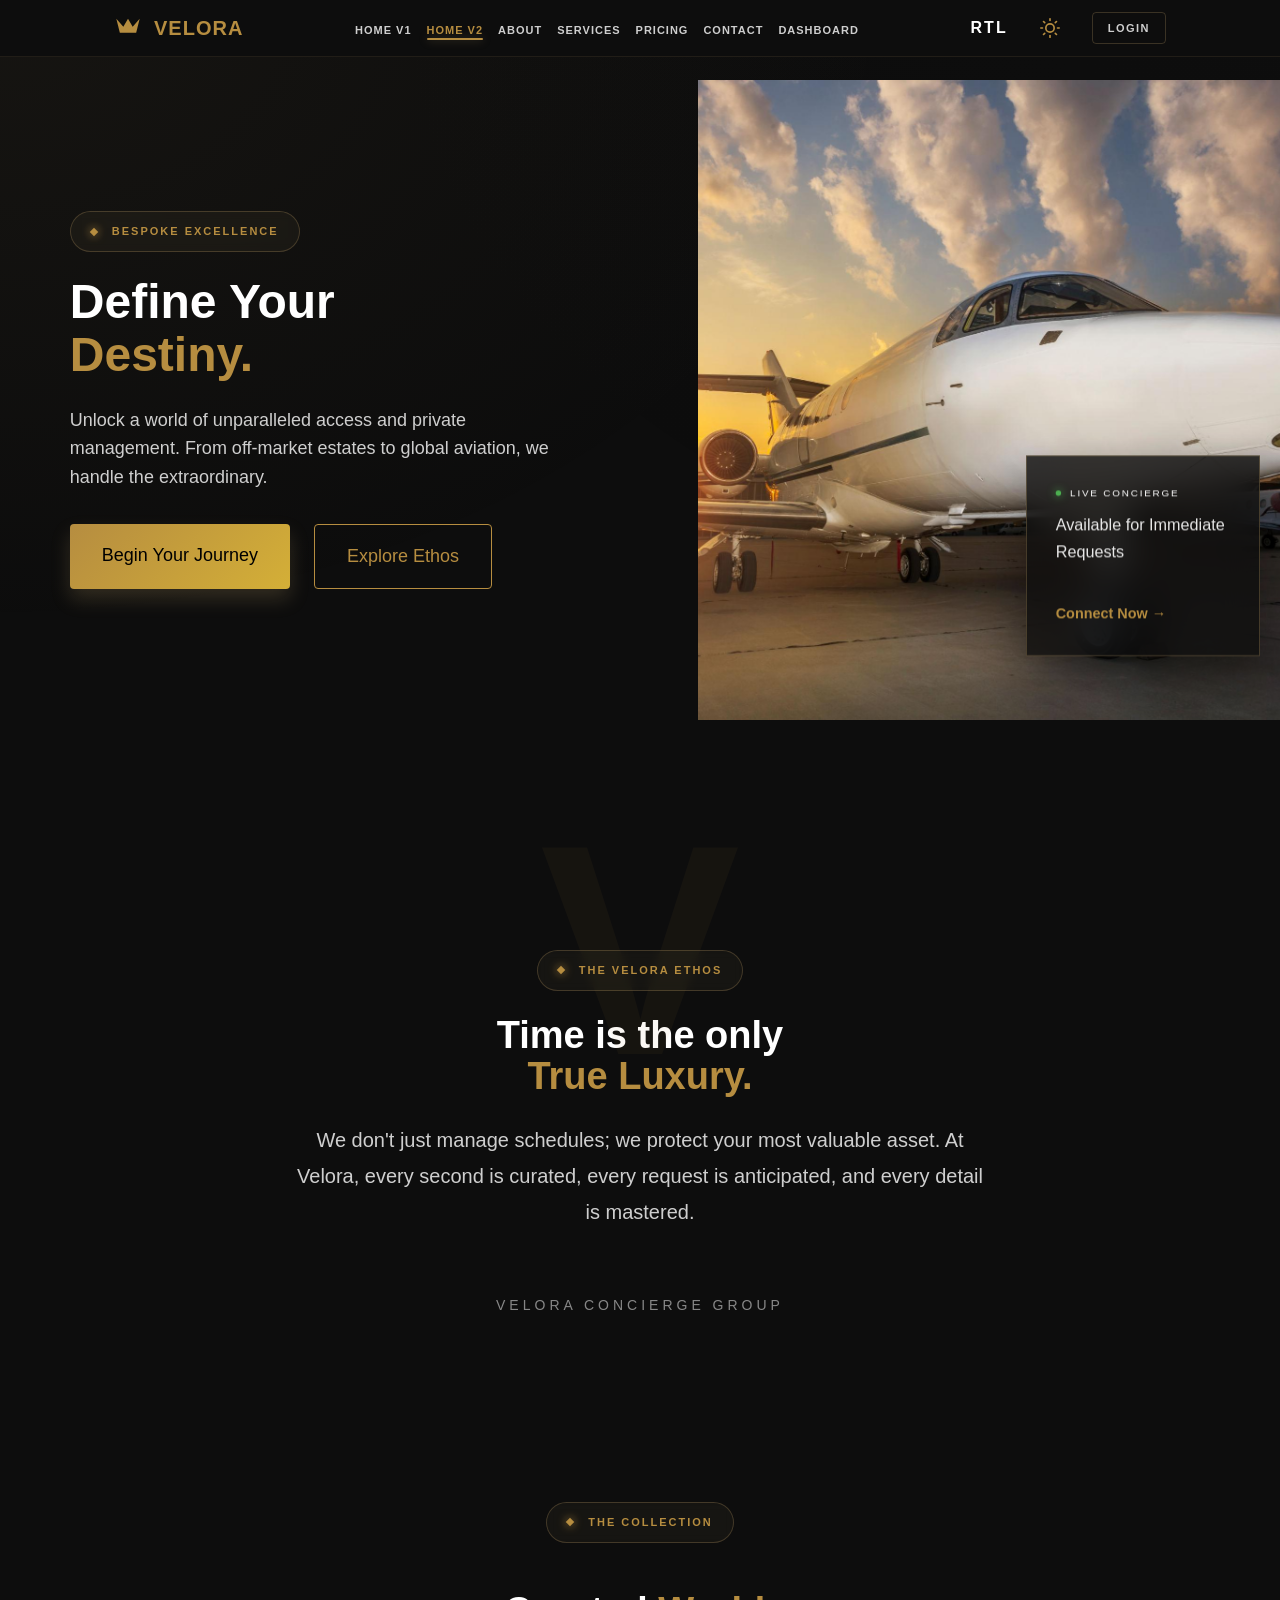
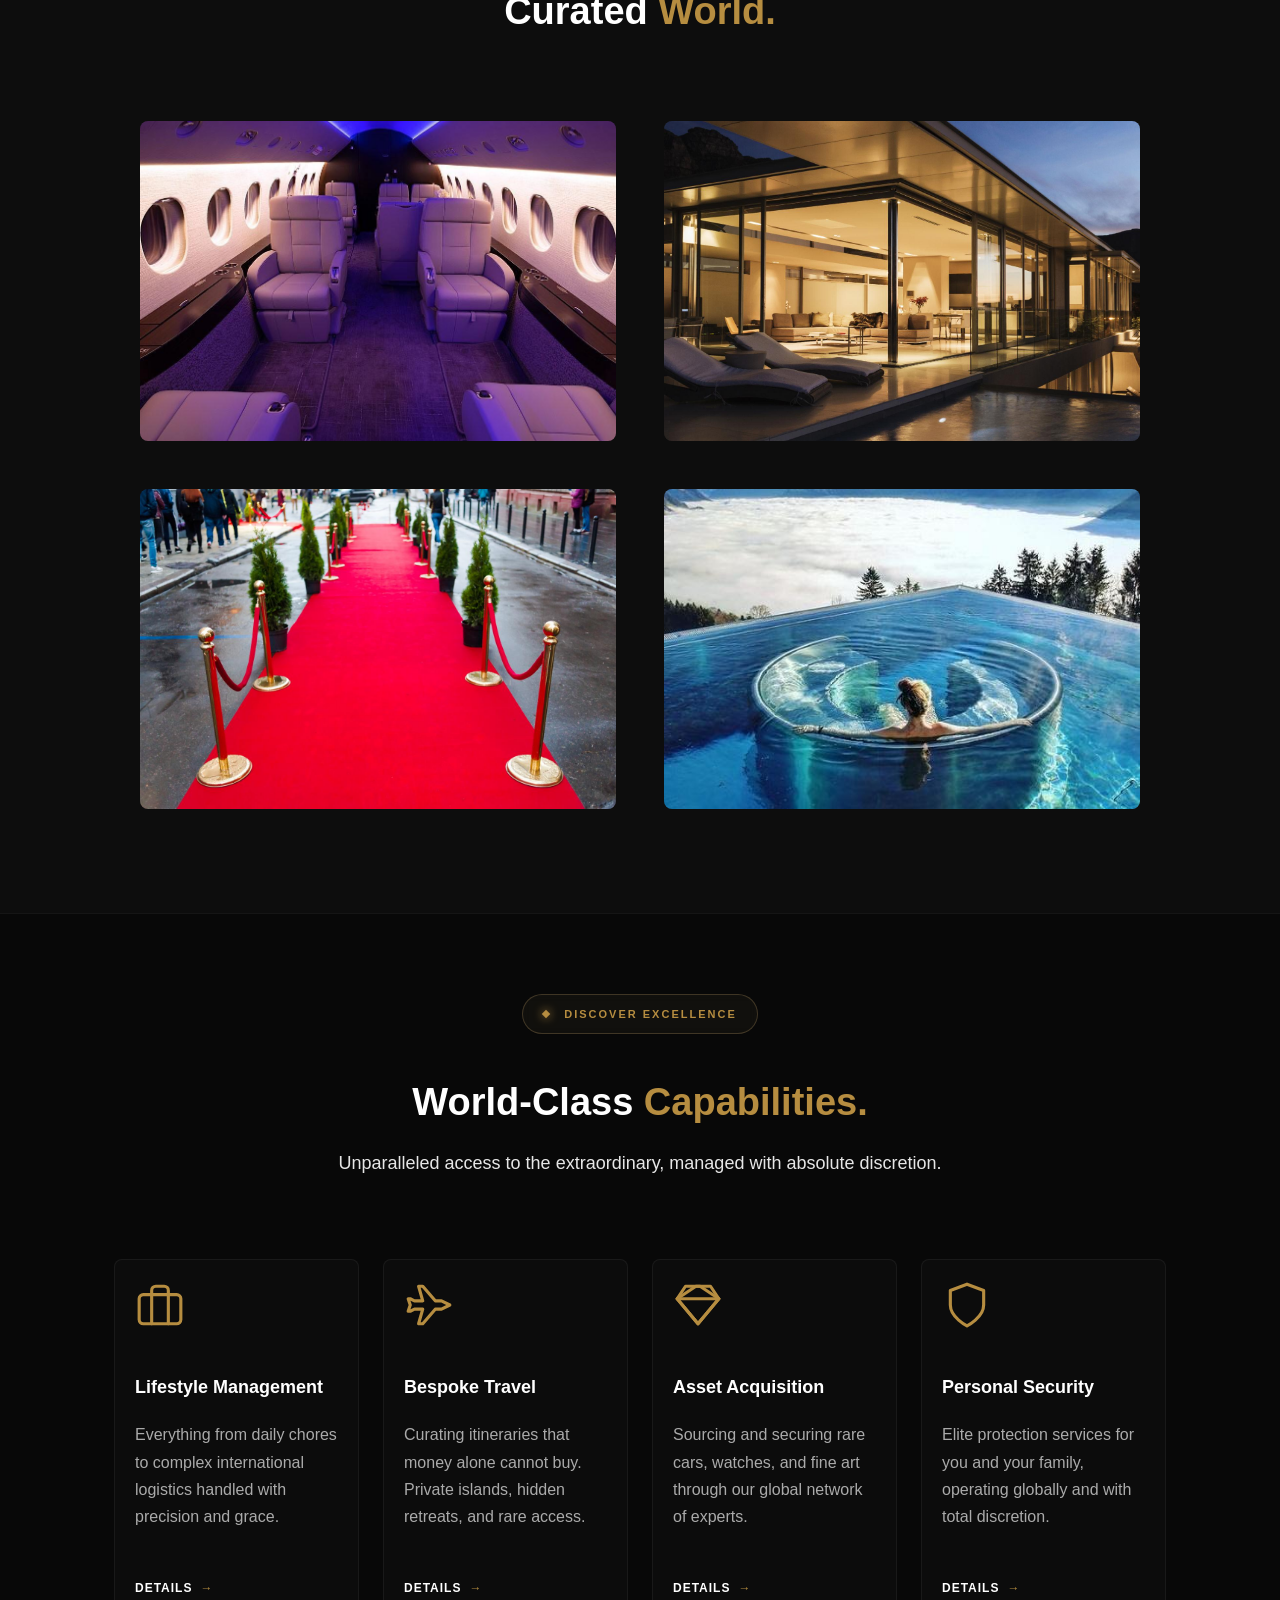
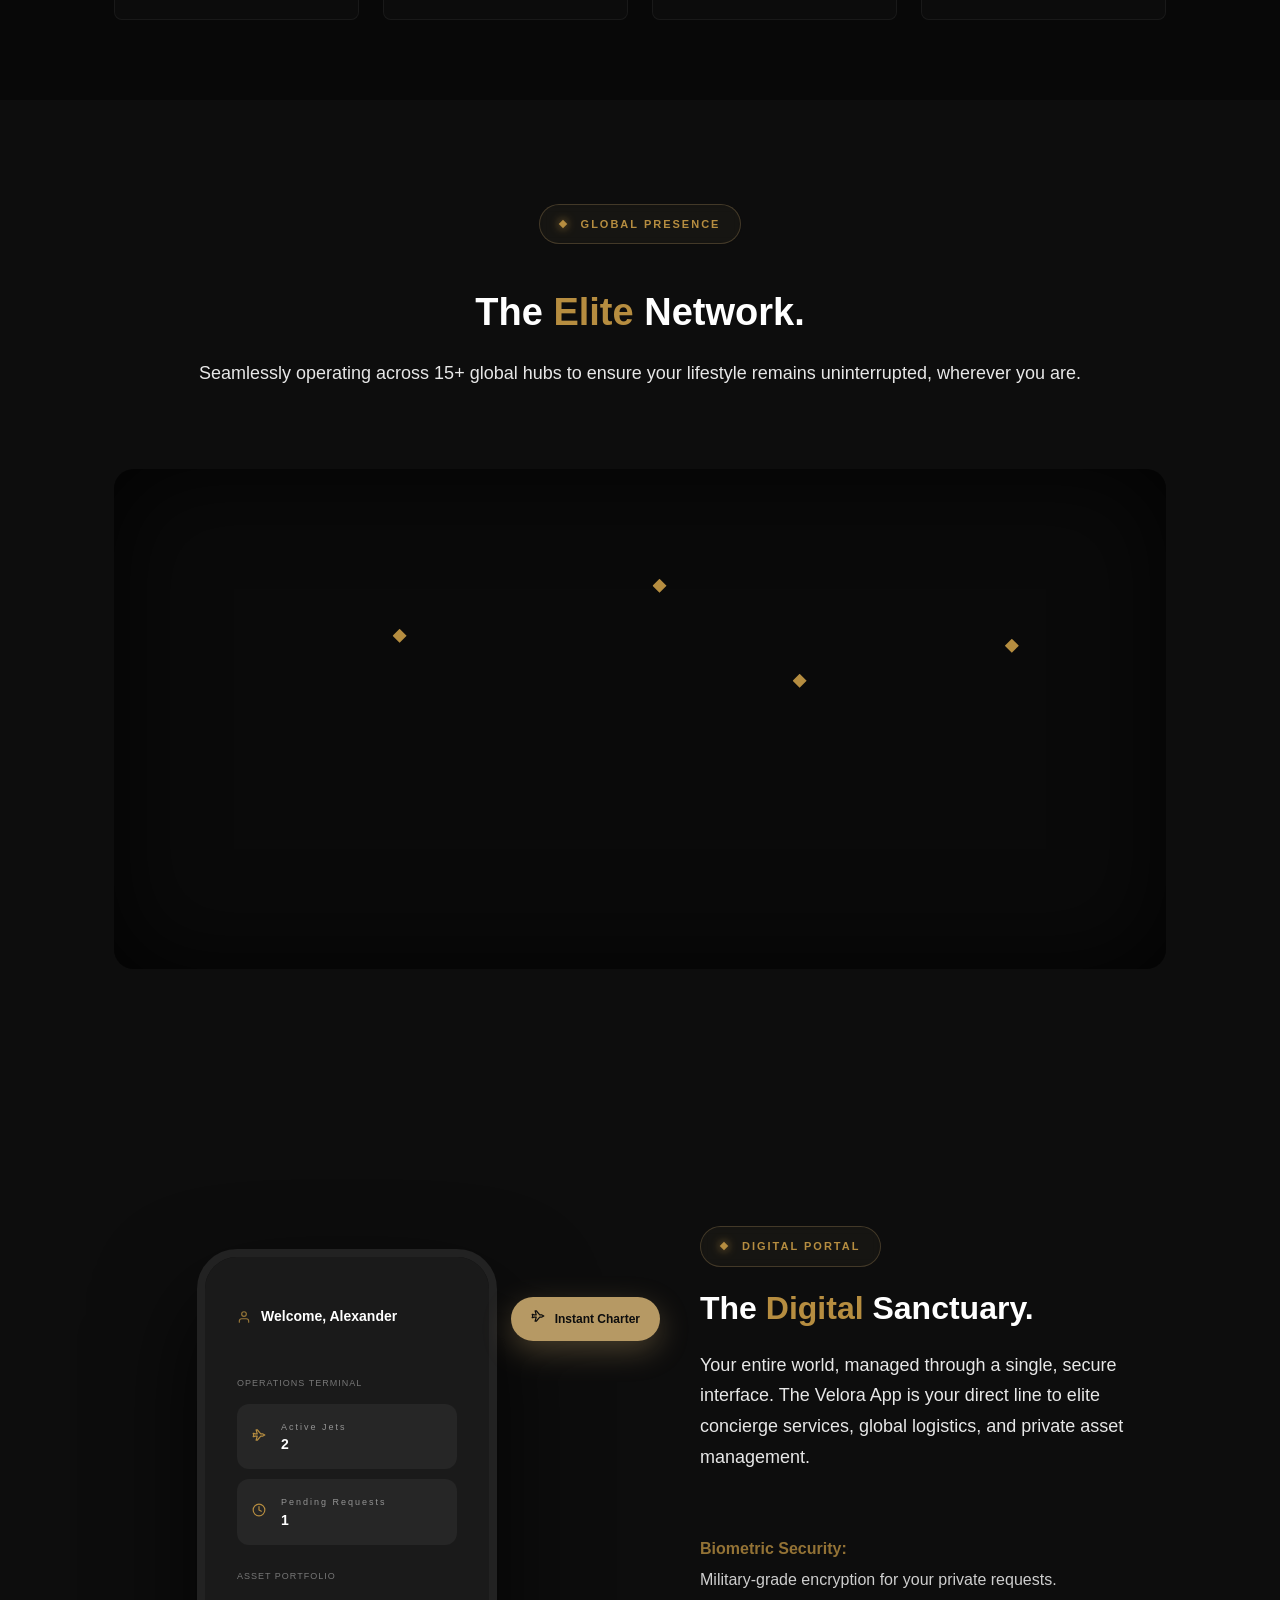
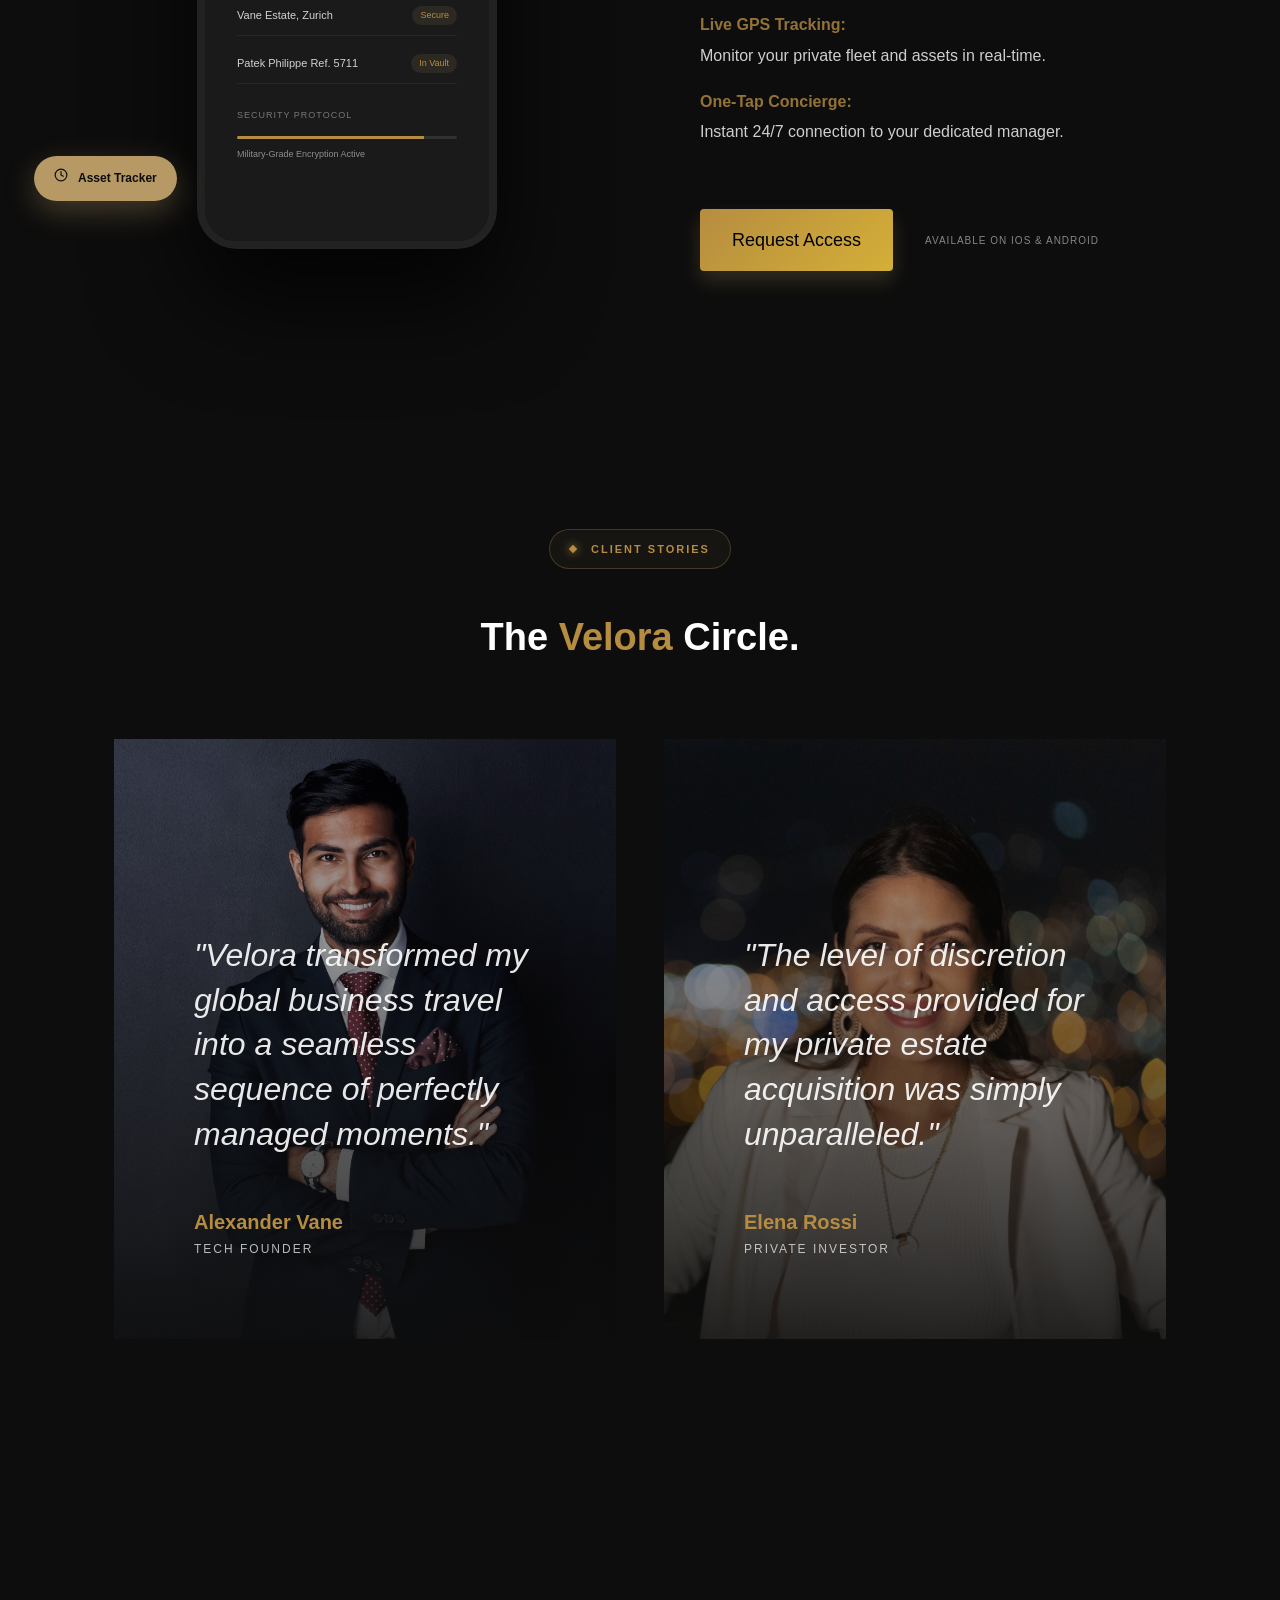
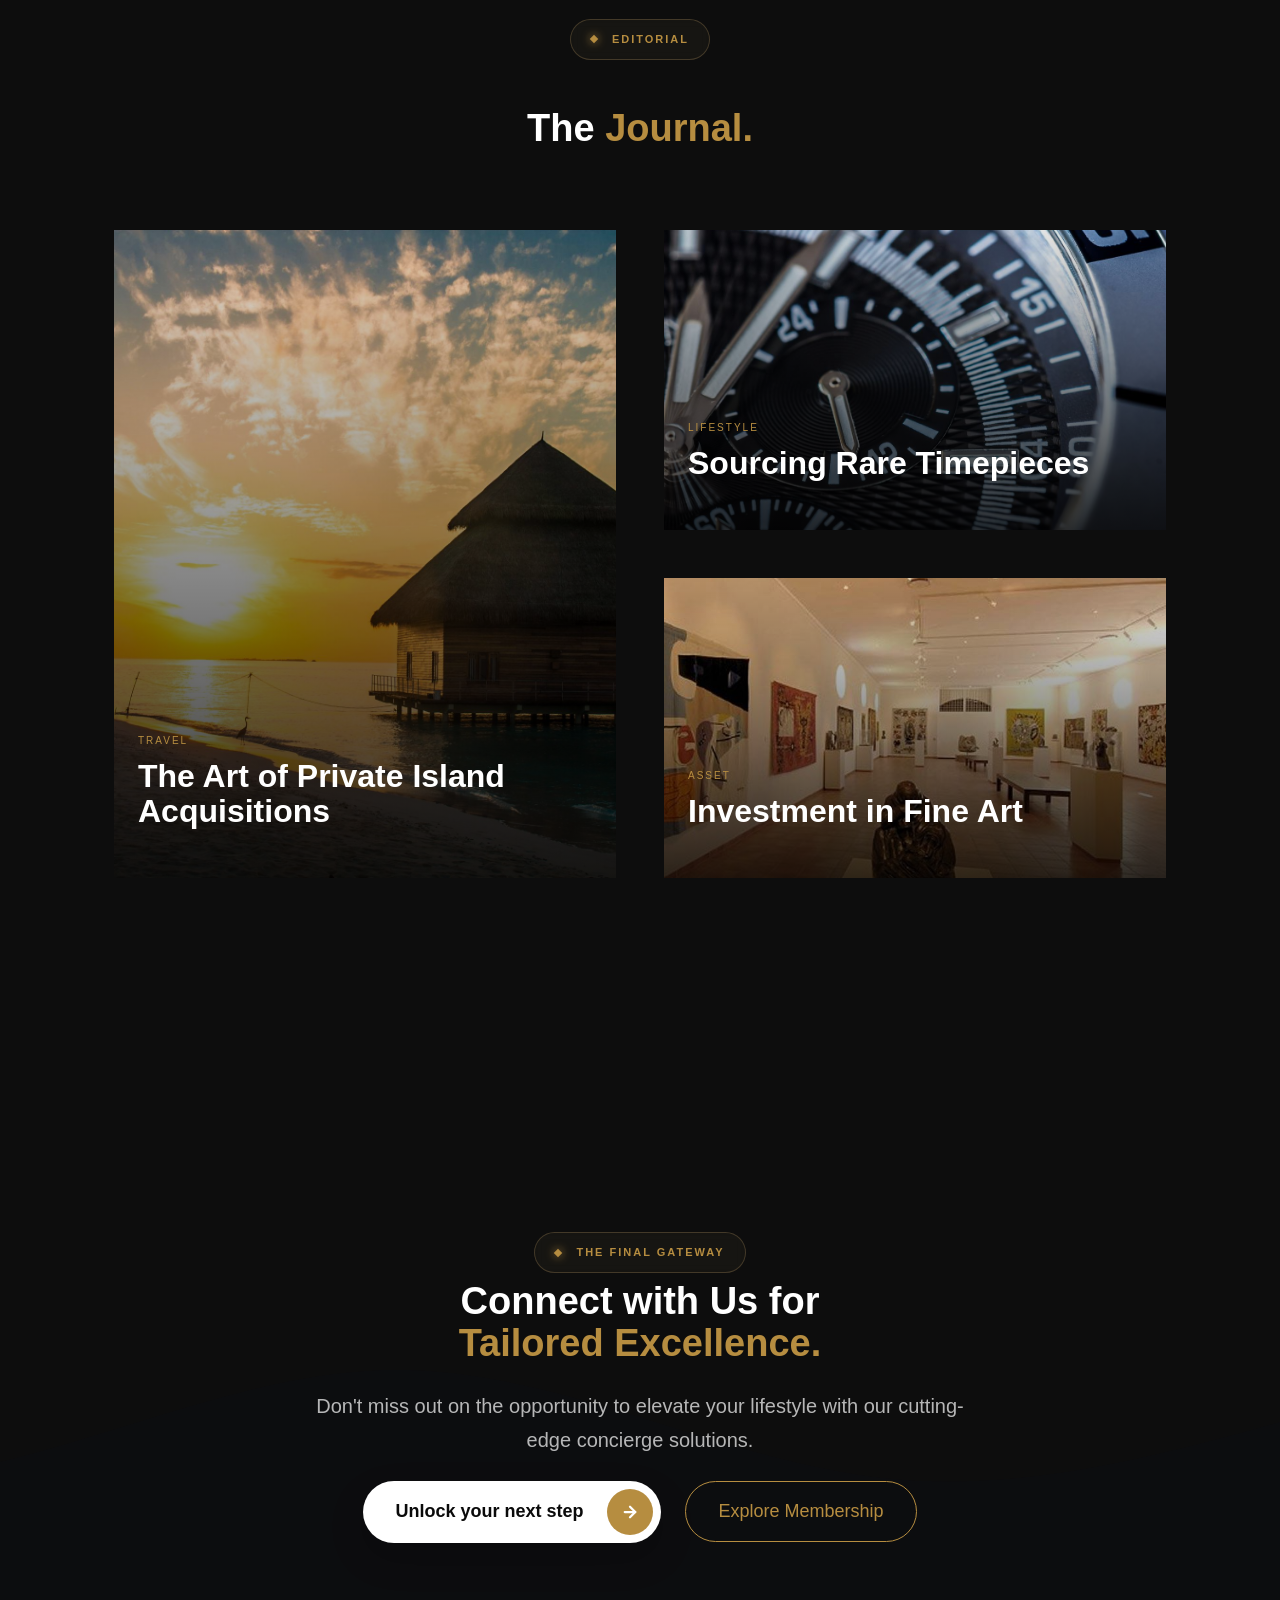
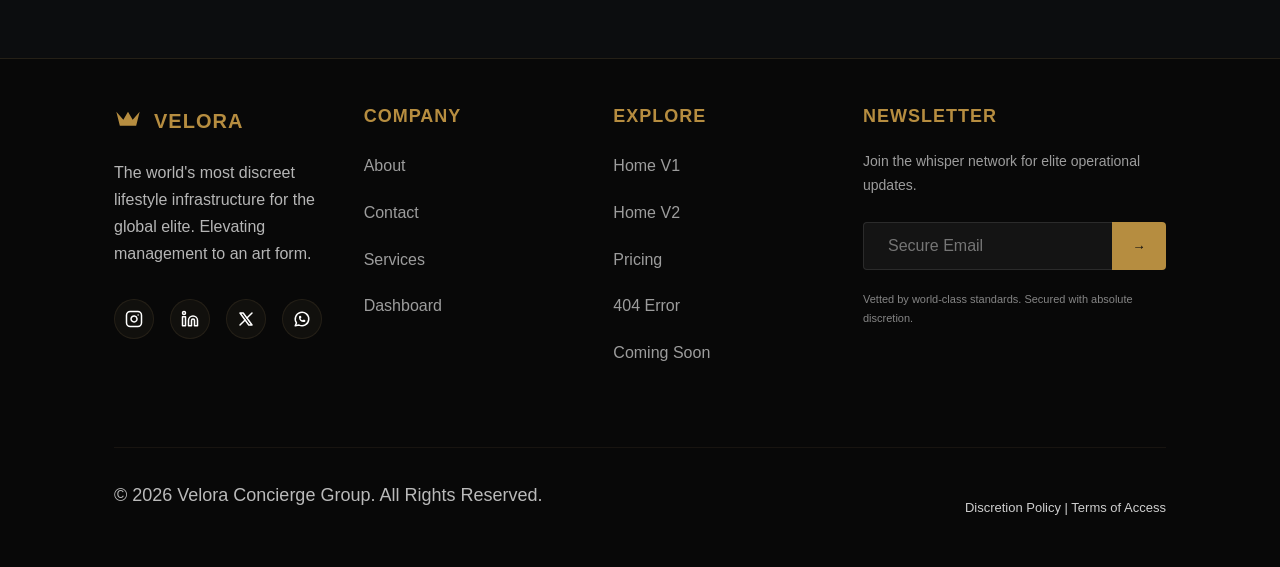
==== commit 26036c52: "Updated UI design and light mode improvements" ====
--- a/home2.html
+++ b/home2.html
@@ -235,14 +235,18 @@
                                 <div class="app-section-label">Operations Terminal</div>
                                 <div class="app-stats">
                                     <div class="app-stat">
-                                        <span class="stat-icon">✈</span>
+                                        <span class="stat-icon">
+                                            <svg width="14" height="14" viewBox="0 0 24 24" fill="none" stroke="currentColor" stroke-width="2" stroke-linecap="round" stroke-linejoin="round"><path d="M22 12L18 10H15L9 3H7L9 10H5L3 9H2L3 12L2 15H3L5 14H9L7 21H9L15 14H18L22 12Z"></path></svg>
+                                        </span>
                                         <div class="stat-info">
                                             <span class="stat-label">Active Jets</span>
                                             <span class="stat-value">2</span>
                                         </div>
                                     </div>
                                     <div class="app-stat">
-                                        <span class="stat-icon">⏳</span>
+                                        <span class="stat-icon">
+                                            <svg width="14" height="14" viewBox="0 0 24 24" fill="none" stroke="currentColor" stroke-width="2" stroke-linecap="round" stroke-linejoin="round"><circle cx="12" cy="12" r="10"></circle><polyline points="12 6 12 12 16 14"></polyline></svg>
+                                        </span>
                                         <div class="stat-info">
                                             <span class="stat-label">Pending Requests</span>
                                             <span class="stat-value">1</span>
@@ -272,11 +276,15 @@
                     </div>
                     <!-- Floating UI Elements moved outside for proper clipping -->
                     <div class="floating-node node-1">
-                        <span class="node-icon">✈</span>
+                        <span class="node-icon">
+                            <svg width="14" height="14" viewBox="0 0 24 24" fill="none" stroke="currentColor" stroke-width="2" stroke-linecap="round" stroke-linejoin="round"><path d="M22 12L18 10H15L9 3H7L9 10H5L3 9H2L3 12L2 15H3L5 14H9L7 21H9L15 14H18L22 12Z"></path></svg>
+                        </span>
                         <div class="node-text">Instant Charter</div>
                     </div>
                     <div class="floating-node node-2">
-                        <span class="node-icon">⌚</span>
+                        <span class="node-icon">
+                            <svg width="14" height="14" viewBox="0 0 24 24" fill="none" stroke="currentColor" stroke-width="2" stroke-linecap="round" stroke-linejoin="round"><circle cx="12" cy="12" r="10"></circle><polyline points="12 6 12 12 16 14"></polyline></svg>
+                        </span>
                         <div class="node-text">Asset Tracker</div>
                     </div>
                 </div>
--- a/assets/css/style.css
+++ b/assets/css/style.css
@@ -5,13 +5,19 @@
 
 :root {
     /* Brand Colors */
-    --color-primary: #C9A96E;      /* Gold */
-    --color-secondary: #1A1A1A;    /* Charcoal */
+    --color-primary: #B68D40;      /* Royal Gold - Unified Brand Color */
+    --color-secondary: #1A1A1A;    /* Deep Charcoal */
     --color-bg-light: #FFFFFF;
     --color-bg-dark: #0D0D0D;
     
+    /* Premium Gold Palette (High Fidelity) */
+    --gold-rich: #B68D40;          
+    --gold-muted: rgba(182, 141, 64, 0.4);
+    
     /* Text Helpers */
     --text-gold: var(--color-primary);
+    --text-gold-muted: rgba(182, 141, 64, 0.7);
+    --color-primary-dark: var(--color-primary);
     
     /* Semantic Colors (Light Mode Default) */
     --bg-color: var(--color-bg-light);
@@ -67,9 +73,13 @@
 .light-mode {
     --bg-color: var(--color-bg-light);
     --text-color: var(--color-secondary);
-    --glass-bg: rgba(0, 0, 0, 0.03);
-    --glass-border: rgba(0, 0, 0, 0.08);
+    --text-muted: #555555;
+    --glass-bg: rgba(0, 0, 0, 0.04);
+    --glass-border: rgba(0, 0, 0, 0.12);
     --hud-text: var(--color-secondary);
+    --accent-color: var(--color-primary);
+    --accent-text: var(--color-primary);
+    --text-gold: var(--color-primary);
 }
 
 /* Base Styles */
@@ -100,7 +110,7 @@
     font-family: var(--font-heading);
     color: var(--text-color);
     line-height: 1.1;
-    font-weight: 700; /* Increased Weight */
+    font-weight: 600; /* Increased Weight */
 }
 
 h1 { font-size: var(--fs-4xl); margin-bottom: var(--space-6); }
@@ -110,9 +120,14 @@
 
 p {
     font-size: var(--fs-base);
+    font-weight: 400;
     color: var(--text-color);
-    opacity: 0.85;
+    opacity: 0.9; /* Increased from 0.85 */
     margin-bottom: var(--space-4);
+}
+
+.light-mode p {
+    opacity: 1; /* Maximum readability for body text in light mode */
 }
 
 body {
@@ -183,7 +198,7 @@
     color: var(--color-primary) !important;
     font-family: var(--font-heading);
     font-size: var(--fs-xl);
-    font-weight: 700;
+    font-weight: 600;
     letter-spacing: 2px;
     text-transform: uppercase;
     text-decoration: none;
@@ -221,7 +236,7 @@
     font-size: 24px !important;
     font-family: "Clash Display", sans-serif !important;
     letter-spacing: 0.05em !important; /* Adjusted to fit the width naturally */
-    font-weight: 700 !important;
+    font-weight: 600 !important;
     white-space: nowrap;
     overflow: visible;
 }
@@ -362,7 +377,7 @@
 
 .page-hero-title {
     font-size: var(--fs-4xl) !important;
-    font-weight: 800 !important;
+    font-weight: 600 !important;
     margin-bottom: var(--space-4) !important;
     letter-spacing: -2px !important;
     color: var(--text-color);
@@ -433,18 +448,23 @@
     display: inline-flex;
     align-items: center;
     gap: 15px;
-    padding: 8px 16px;
-    background: rgba(201, 169, 110, 0.05);
-    border: 1px solid rgba(201, 169, 110, 0.2);
+    padding: 10px 20px;
+    background: rgba(201, 169, 110, 0.08);
+    border: 1px solid rgba(201, 169, 110, 0.25);
     border-radius: 100px;
     margin-bottom: var(--space-6);
     backdrop-filter: blur(5px);
     transition: all 0.3s ease;
+    color: var(--color-primary-dark); /* Default to darker gold */
+    font-size: 11px;
+    text-transform: uppercase;
+    font-weight: 600;
+    letter-spacing: 2px;
+}
+
+.dark-mode .section-tag {
     color: var(--color-primary);
-    font-size: 10px;
-    text-transform: uppercase;
-    font-weight: 700;
-    letter-spacing: 1px;
+    background: rgba(201, 169, 110, 0.05);
 }
 
 .section-tag:hover {
@@ -463,11 +483,11 @@
 
 .tag-text {
     text-transform: uppercase;
-    font-family: 'Satoshi', sans-serif;
+    font-family: var(--font-body);
     letter-spacing: 2px;
-    font-size: 9px;
-    color: var(--color-primary);
-    font-weight: 700;
+    font-size: 10px;
+    color: inherit;
+    font-weight: 600;
 }
 
 .service-content .section-tag {
@@ -487,7 +507,7 @@
     border: none;
     font-family: var(--font-body), -apple-system, sans-serif;
     font-size: 16px;
-    font-weight: 800;
+    font-weight: 600;
     cursor: pointer;
     display: flex;
     align-items: center;
@@ -564,10 +584,21 @@
 
 /* --- Footer --- */
 footer {
-    background: var(--color-bg-dark);
-    color: var(--color-bg-light);
+    background: var(--bg-color);
+    color: var(--text-color);
     padding: var(--space-6) 0 var(--space-5);
-    border-top: 1px solid rgba(201, 169, 110, 0.1);
+    border-top: 1px solid rgba(201, 169, 110, 0.15);
+    transition: all 0.3s ease;
+}
+
+.dark-mode footer {
+    background: #080808;
+    color: #FFFFFF;
+}
+
+.light-mode footer {
+    background: #F8F8F8;
+    color: var(--color-secondary);
 }
 
 .footer-grid {
@@ -582,6 +613,11 @@
     opacity: 0.7;
     max-width: 300px;
     font-size: 16px;
+    color: var(--text-color);
+}
+
+.light-mode .footer-brand p {
+    opacity: 0.9;
 }
 
 .footer-social {
@@ -593,14 +629,20 @@
 .social-icon {
     width: 40px;
     height: 40px;
-    background: rgba(255, 255, 255, 0.05);
+    background: rgba(201, 169, 110, 0.05);
+    border: 1px solid rgba(201, 169, 110, 0.1);
     border-radius: 50%;
     display: flex;
     align-items: center;
     justify-content: center;
-    color: var(--color-bg-light);
+    color: var(--text-color);
     font-size: var(--fs-sm);
     transition: all 0.3s ease;
+}
+
+.light-mode .social-icon {
+    background: #FFFFFF;
+    border-color: rgba(0, 0, 0, 0.08);
 }
 
 .social-icon:hover {
@@ -673,23 +715,36 @@
     background: #b8985d;
 }
 
-.newsletter-subtext {
-    margin-top: var(--space-4);
+.footer-description {
+    opacity: 0.6;
+    margin-bottom: 20px;
+    font-size: 14px;
+}
+
+.footer-subtext {
+    opacity: 0.5;
+    margin-top: 20px;
+    font-weight: 500;
     font-size: 11px;
-    opacity: 0.5;
-    display: flex;
-    align-items: center;
-    gap: 5px;
+}
+
+.light-mode .footer-description,
+.light-mode .footer-subtext {
+    opacity: 0.9;
 }
 
 .footer-bottom {
     padding-top: var(--space-5);
-    border-top: 1px solid rgba(255, 255, 255, 0.05);
+    border-top: 1px solid rgba(201, 169, 110, 0.1);
     display: flex;
     justify-content: space-between;
     align-items: center;
-    font-size: 16px;
-    opacity: 0.6;
+    font-size: 13px;
+    opacity: 0.8;
+}
+
+.light-mode .footer-bottom {
+    border-top-color: rgba(0, 0, 0, 0.08);
 }
 
 @media (max-width: 991px) {
@@ -843,7 +898,7 @@
         color: var(--color-bg-dark);
         text-decoration: none;
         border-radius: 8px;
-        font-weight: 700;
+        font-weight: 600;
         font-size: 14px;
         box-shadow: 0 10px 20px rgba(201, 169, 110, 0.15);
         transition: all 0.3s ease;
@@ -881,7 +936,7 @@
     .footer-grid {
         grid-template-columns: repeat(4, 1fr) !important;
     }
-}
+
 
 @media (max-width: 640px) {
     .footer-grid {
@@ -1007,11 +1062,13 @@
 /* Section 1: Hero V1 */
 .hero.v1 {
     position: relative;
-    height: 85vh;
-    display: flex;
-    align-items: center;
+    height: 90vh; /* Increased slightly */
+    display: flex;
+    align-items: center;
+    justify-content: center;
     overflow: hidden;
-    padding-top: 80px;
+    padding-top: 100px; /* Increased for better clearance */
+    padding-bottom: 60px;
 }
 
 .hero-bg {
@@ -1035,7 +1092,10 @@
     content: '';
     position: absolute;
     inset: 0;
-    background: rgba(0, 0, 0, 0.55);
+    background: linear-gradient(to bottom, 
+        rgba(13, 13, 13, 0.7) 0%, 
+        rgba(13, 13, 13, 0.5) 50%, 
+        rgba(13, 13, 13, 0.8) 100%);
     pointer-events: none;
     z-index: 2;
 }
@@ -1047,9 +1107,11 @@
 }
 
 .hero-content {
-    max-width: 900px;
-    margin: 0 auto;
+    max-width: 850px;
+    margin: -40px auto 0; /* Moved slightly upward */
     text-align: center;
+    position: relative;
+    z-index: 10;
 }
 
 /* Ensure overlays and effects stay above the global dimming layer */
@@ -1097,19 +1159,37 @@
     gap: var(--space-4);
 }
 
+.hero-actions .btn {
+    padding: 14px 34px; /* Reduced vertical height from 16px+ */
+    font-size: 14px;
+    font-weight: 700;
+    letter-spacing: 1px;
+    text-transform: uppercase;
+    border-radius: 4px;
+}
+
 .btn-outline {
     background: transparent;
     border: 1px solid var(--color-primary);
     color: var(--color-primary);
 }
 
+.light-mode .btn-outline {
+    border-color: var(--color-primary);
+    color: var(--color-primary);
+}
+
 .btn-outline:hover {
     background: var(--color-primary);
     color: var(--color-bg-dark);
 }
 
 .text-gold {
-    color: var(--color-primary);
+    color: var(--color-primary) !important;
+}
+
+.light-mode .text-gold {
+    color: var(--color-primary) !important;
 }
 
 @media (max-width: 640px) {
@@ -1124,21 +1204,24 @@
 /* New Hero Accents */
 .hero-stats {
     position: absolute;
-    right: 5%;
+    right: 8%;
     top: 50%;
-    transform: translateY(-50%);
+    transform: translateY(-50%) translateY(-40px); /* Aligned with content shift */
     display: flex;
     flex-direction: column;
-    gap: var(--space-6);
+    gap: var(--space-4);
+    z-index: 15;
 }
 
 .stat-item {
-    background: rgba(255, 255, 255, 0.05);
-    backdrop-filter: blur(10px);
-    padding: var(--space-4) var(--space-5);
-    border-left: 2px solid var(--color-primary);
+    background: rgba(255, 255, 255, 0.03);
+    backdrop-filter: blur(20px);
+    padding: var(--space-4) var(--space-6);
+    border: 1px solid rgba(255, 255, 255, 0.05);
+    border-left: 3px solid var(--color-primary);
     display: flex;
     flex-direction: column;
+    min-width: 180px;
 }
 
 .stat-num {
@@ -1146,6 +1229,34 @@
     font-weight: 800;
     color: var(--color-primary);
     line-height: 1;
+    margin-bottom: 4px;
+}
+
+.stat-label {
+    font-size: 10px;
+    letter-spacing: 2px;
+    text-transform: uppercase;
+    opacity: 0.6;
+    color: #fff;
+}
+
+/* Entrance Animations */
+.hero-content > * {
+    opacity: 0;
+    transform: translateY(30px);
+    animation: fadeInUp 0.8s cubic-bezier(0.165, 0.84, 0.44, 1) forwards;
+}
+
+.hero-tag { animation-delay: 0.2s; }
+.hero-content h1 { animation-delay: 0.4s; }
+.hero-content p { animation-delay: 0.6s; }
+.hero-actions { animation-delay: 0.8s; }
+
+@keyframes fadeInUp {
+    to {
+        opacity: 1;
+        transform: translateY(0);
+    }
 }
 
 .stat-label {
@@ -1159,7 +1270,7 @@
 
 .hero-scroll {
     position: absolute;
-    bottom: 60px;
+    bottom: 40px; /* Moved down to increase gap from CTAs */
     left: 50%;
     transform: translateX(-50%);
     display: flex;
@@ -1189,7 +1300,7 @@
     right: -50px;
     bottom: -50px;
     font-size: 500px;
-    font-weight: 900;
+    font-weight: 600;
     line-height: 1;
     color: var(--color-primary);
     opacity: 0.03;
@@ -1243,31 +1354,34 @@
 /* Section 2: Trusted By */
 .trusted-by {
     padding: 0;
-    margin-top: -50px;
+    margin-top: -10px; /* Reduced from -50px to prevent hiding scroll indicator */
     position: relative;
     z-index: 10;
 }
 
 .trusted-container {
     background: var(--bg-color);
-    padding: var(--space-5) var(--space-6);
-    border: 1px solid rgba(201, 169, 110, 0.2);
-    box-shadow: 0 20px 40px rgba(0, 0, 0, 0.1);
-    backdrop-filter: blur(10px);
-    display: flex;
-    align-items: center;
-    gap: var(--space-6);
+    padding: var(--space-4) var(--space-8); /* Balanced horizontal padding */
+    border: 1px solid rgba(201, 169, 110, 0.15);
+    box-shadow: 0 30px 60px rgba(0, 0, 0, 0.2);
+    backdrop-filter: blur(15px);
+    display: flex;
+    align-items: center;
+    justify-content: space-between;
+    gap: var(--space-8);
 }
 
 .trusted-title {
-    font-size: 10px;
+    font-size: 11px;
+    font-weight: 700;
     text-transform: uppercase;
     letter-spacing: 2px;
-    opacity: 0.5;
+    opacity: 1; /* Maximum contrast */
     margin: 0;
     white-space: nowrap;
-    padding-right: var(--space-5);
+    padding-right: var(--space-6);
     border-right: 1px solid rgba(201, 169, 110, 0.2);
+    color: var(--color-primary);
 }
 
 .logo-grid {
@@ -1284,7 +1398,7 @@
     font-weight: 700;
     text-transform: uppercase;
     letter-spacing: 1px;
-    opacity: 0.4;
+    opacity: 0.75; /* Further increased contrast */
     transition: all 0.3s ease;
     cursor: default;
     color: var(--text-color);
@@ -1299,24 +1413,26 @@
 @media (max-width: 991px) {
     .trusted-by {
         margin-top: 0;
-        padding-top: var(--space-4);
+        padding: var(--space-8) 0;
     }
     .trusted-container {
         flex-direction: column;
         text-align: center;
-        gap: var(--space-4);
+        gap: var(--space-6);
+        padding: var(--space-6);
     }
     .trusted-title {
         border-right: none;
         padding-right: 0;
-        padding-bottom: var(--space-3);
+        padding-bottom: var(--space-4);
         border-bottom: 1px solid rgba(201, 169, 110, 0.2);
         white-space: normal;
         width: 100%;
     }
     .logo-grid {
+        flex-wrap: wrap;
         justify-content: center;
-        flex-wrap: wrap;
+        gap: var(--space-4) var(--space-6);
     }
 }
 
@@ -1377,7 +1493,8 @@
 
 .category-card p {
     font-size: var(--fs-sm);
-    opacity: 0.7;
+    opacity: 0.85; /* Increased from 0.7 */
+    color: var(--text-color);
     margin-bottom: var(--space-5);
     display: -webkit-box;
     -webkit-line-clamp: 3;
@@ -1771,7 +1888,7 @@
     position: absolute;
     left: 0;
     color: var(--color-primary);
-    font-weight: 900;
+    font-weight: 600;
 }
 
 .pricing-card .btn {
@@ -1805,10 +1922,22 @@
     text-align: center;
     align-items: center;
     padding: 40px;
+    background: rgba(255, 255, 255, 0.02);
+    border: 1px solid rgba(0, 0, 0, 0.05);
+    border-radius: 20px;
+    height: 100%;
+    color: var(--text-color);
+}
+
+.light-mode .pricing-card.alt-layout {
+    background: #FFFFFF;
+    border: 1px solid rgba(0, 0, 0, 0.08);
+    box-shadow: 0 20px 40px rgba(0, 0, 0, 0.05);
+}
+
+.dark-mode .pricing-card.alt-layout {
     background: rgba(20, 20, 20, 0.5);
     border: 1px solid rgba(255, 255, 255, 0.05);
-    border-radius: 20px;
-    height: 100%;
 }
 
 .pricing-card.alt-layout:hover:not(.featured) {
@@ -1818,8 +1947,16 @@
 
 .pricing-card.alt-layout.featured {
     border: 2px solid var(--color-primary);
+    transform: none; /* Keep equal height */
+}
+
+.dark-mode .pricing-card.alt-layout.featured {
     background: rgba(20, 20, 20, 0.8);
-    transform: none; /* Keep equal height */
+}
+
+.light-mode .pricing-card.alt-layout.featured {
+    background: #FFFFFF;
+    box-shadow: 0 40px 80px rgba(201, 169, 110, 0.15);
 }
 
 .pricing-card.alt-layout .tier-icon-left {
@@ -1841,8 +1978,13 @@
     font-size: 10px;
     text-transform: uppercase;
     letter-spacing: 1.5px;
-    opacity: 0.5;
+    opacity: 0.6;
     margin-bottom: 30px;
+}
+
+.light-mode .pricing-card.alt-layout .tier-best-for {
+    opacity: 0.9;
+    font-weight: 600;
 }
 
 .pricing-card.alt-layout .price-container {
@@ -1866,15 +2008,20 @@
 
 .pricing-card.alt-layout .price-duration {
     font-size: 14px;
-    opacity: 0.5;
+    opacity: 0.8; /* Increased contrast */
 }
 
 .pricing-card.alt-layout .price-sub {
     font-size: 10px;
     text-transform: uppercase;
     letter-spacing: 1px;
-    opacity: 0.5;
+    opacity: 0.6;
     margin-top: 10px;
+}
+
+.light-mode .pricing-card.alt-layout .price-sub {
+    opacity: 0.9;
+    font-weight: 600;
 }
 
 .pricing-card.alt-layout .pricing-features {
@@ -1889,8 +2036,14 @@
     padding-left: 30px;
     margin-bottom: 15px;
     font-size: 14px;
-    opacity: 0.8;
+    opacity: 0.85;
     position: relative;
+    color: var(--text-color);
+}
+
+.light-mode .pricing-card.alt-layout .pricing-features li {
+    opacity: 1;
+    font-weight: 500;
 }
 
 .pricing-card.alt-layout .pricing-features li::before {
@@ -1899,7 +2052,7 @@
     left: 0;
     top: 2px;
     color: var(--color-primary);
-    font-weight: 900;
+    font-weight: 600;
 }
 
 .pricing-card.alt-layout .btn {
@@ -1944,9 +2097,20 @@
     background: radial-gradient(circle at 50% 50%, #1a1a1a 0%, #050714 100%);
     padding: var(--space-6) 0;
     text-align: center;
-    color: white;
+    color: #FFFFFF !important; /* Force white text */
     position: relative;
     overflow: hidden;
+}
+
+.final-cta.v1-new .section-tag {
+    color: var(--color-primary) !important;
+    background: rgba(255, 255, 255, 0.05);
+}
+
+.final-cta.v1-new p, 
+.final-cta.v1-new .stat-label {
+    color: #FFFFFF !important;
+    opacity: 0.8;
 }
 
 .cta-content-new {
@@ -2225,7 +2389,12 @@
 .ethos-section {
     position: relative;
     overflow: hidden;
-    background: var(--color-bg-dark);
+    background: #0D0D0D; /* Fixed dark background */
+    color: #FFFFFF !important;
+}
+
+.ethos-section .section-tag {
+    color: var(--color-primary) !important;
 }
 
 .ethos-content {
@@ -2292,10 +2461,20 @@
 .scroll-card {
     height: 320px;
     transition: transform 0.6s cubic-bezier(0.165, 0.84, 0.44, 1);
+    cursor: pointer;
+}
+
+.scroll-card img {
+    transition: transform 0.8s ease, filter 0.8s ease;
 }
 
 .scroll-card:hover {
     transform: scale(0.98);
+}
+
+.scroll-card:hover img {
+    filter: blur(8px) brightness(0.6);
+    transform: scale(1.1);
 }
 
 .scroll-card .luxury-placeholder {
@@ -2309,11 +2488,25 @@
     bottom: 0;
     left: 0;
     width: 100%;
+    height: 100%; /* Cover full card for better centering */
     padding: var(--space-8);
-    background: linear-gradient(transparent, rgba(13, 13, 13, 0.9));
+    background: linear-gradient(transparent, rgba(13, 13, 13, 0.4));
     color: var(--color-bg-light);
     white-space: normal;
     z-index: 10;
+    display: flex;
+    flex-direction: column;
+    justify-content: center;
+    align-items: center;
+    text-align: center;
+    opacity: 0;
+    visibility: hidden;
+    transition: opacity 0.5s ease, visibility 0.5s ease;
+}
+
+.scroll-card:hover .card-overlay {
+    opacity: 1;
+    visibility: visible;
 }
 
 .card-overlay h3 {
@@ -2324,13 +2517,26 @@
 
 .card-overlay p {
     font-size: var(--fs-sm);
-    opacity: 0.7;
+    opacity: 0.8; /* Increased from 0.7 */
+    color: #FFFFFF !important; /* Force white on dark image overlay */
 }
 
 /* Home V2: Section 4 - Discover Excellence (Minimalist Redesign) */
 .discover-excellence-section {
     background: #080808;
     border-top: 1px solid rgba(255, 255, 255, 0.05);
+    color: #FFFFFF !important;
+    padding: var(--space-12) 0; /* Standardized section padding */
+}
+
+.discover-excellence-section h2,
+.discover-excellence-section p,
+.discover-excellence-section .section-desc {
+    color: #FFFFFF !important;
+}
+
+.discover-excellence-section .section-tag {
+    color: var(--color-primary) !important;
 }
 
 .excellence-grid-minimal {
@@ -2382,7 +2588,8 @@
 .excellence-item p {
     font-size: 16px;
     line-height: 1.7;
-    color: rgba(255, 255, 255, 0.5);
+    color: #FFFFFF;
+    opacity: 0.65; /* Increased contrast for dark bg */
     margin-bottom: var(--space-6);
     min-height: 100px;
 }
@@ -3236,13 +3443,18 @@
     display: block;
     font-size: 18px;
     margin-bottom: 4px;
-    color: white;
+    color: var(--text-color);
 }
 
 .axiom-info p {
     font-size: 16px;
     opacity: 0.6;
     margin: 0;
+}
+
+.light-mode .axiom-info p {
+    opacity: 0.9;
+    color: var(--text-color);
 }
 
 .philosophy-quote {
@@ -3932,7 +4144,12 @@
 .input-icon {
     position: absolute;
     left: 15px;
-    opacity: 0.5;
+    opacity: 0.4;
+    display: flex;
+    align-items: center;
+    justify-content: center;
+    line-height: 0;
+    color: var(--text-color, #fff);
 }
 
 .input-wrapper input {
@@ -3964,8 +4181,13 @@
     position: absolute;
     right: 15px;
     cursor: pointer;
-    opacity: 0.5;
+    opacity: 0.4;
     transition: opacity 0.3s ease;
+    display: flex;
+    align-items: center;
+    justify-content: center;
+    line-height: 0;
+    color: var(--text-color, #fff);
 }
 
 .password-toggle:hover {
@@ -3987,6 +4209,15 @@
 
 .btn-block {
     width: 100%;
+}
+
+.auth-card .btn {
+    font-size: 1.05rem;
+    font-weight: 700;
+    text-transform: uppercase;
+    letter-spacing: 1px;
+    padding: 16px;
+    border-radius: 8px;
 }
 
 .auth-divider {
@@ -4042,14 +4273,28 @@
 }
 
 .auth-footer p {
-    font-size: 12px;
-    opacity: 0.6;
+    font-size: 14px;
+    opacity: 0.7;
 }
 
 .auth-footer a {
     color: var(--color-primary);
     text-decoration: none;
     font-weight: 700;
+}
+
+.auth-switch-link {
+    font-size: 15px;
+    font-weight: 700;
+    letter-spacing: 0.5px;
+    padding: 4px 2px;
+    border-bottom: 1.5px solid transparent;
+    transition: all 0.3s ease;
+}
+
+.auth-switch-link:hover {
+    border-bottom-color: var(--color-primary);
+    opacity: 1;
 }
 
 /* Checkbox Styling */
@@ -4295,7 +4540,7 @@
     font-size: 38px;
     font-weight: 700;
     letter-spacing: -0.01em;
-    margin-bottom: var(--space-6);
+    margin-bottom: var(--space-3); /* Reduced from space-6 */
     line-height: 1.2;
     color: var(--text-color);
 }
@@ -4305,7 +4550,7 @@
     line-height: 1.7;
     opacity: 0.8;
     color: var(--text-color);
-    margin-bottom: var(--space-8);
+    margin-bottom: var(--space-4); /* Reduced from space-8 */
 }
 
 .service-feature-list {
@@ -4369,12 +4614,12 @@
     padding: 0;
     display: flex;
     flex-direction: column;
-    gap: var(--space-6);
-    margin: var(--space-6) 0;
+    gap: var(--space-4); /* Reduced from space-6 */
+    margin: var(--space-4) 0; /* Reduced from space-6 */
 }
 
 .service-list-standard li {
-    padding-bottom: var(--space-6);
+    padding-bottom: var(--space-2); /* Reduced from space-6 */
     border-bottom: none;
 }
 
@@ -4397,7 +4642,7 @@
     opacity: 1 !important;
     font-size: 18px;
     line-height: 1.6;
-    color: #FFFFFF;
+    color: var(--text-color);
 }
 
 .service-visual .luxury-placeholder {
@@ -5247,6 +5492,12 @@
 .services-hero-content h1 {
     font-size: 48px !important;
     text-align: left !important;
+    color: #FFFFFF !important; /* Force light on dark hero bg */
+}
+
+.services-hero-content p {
+    color: #FFFFFF !important;
+    opacity: 0.8;
 }
 
 .services-hero-content .hero-actions {
@@ -5264,15 +5515,16 @@
     line-height: 1.1;
     margin-bottom: var(--space-6);
     text-align: left;
-    color: var(--text-color);
+    color: #FFFFFF !important; /* Force light on dark bg */
 }
 
 .pricing-hero-content p {
     font-size: 18px;
-    opacity: 0.7;
+    opacity: 0.8; /* Increased from 0.7 */
     max-width: 550px;
     margin: 0 0 var(--space-4) 0;
     line-height: 1.6;
+    color: #FFFFFF !important; /* Force light on dark bg */
 }
 
 .pricing-hero-visual {
@@ -5294,6 +5546,7 @@
     position: relative;
     box-shadow: 0 40px 80px rgba(0,0,0,0.6);
     animation: floatWidget 6s infinite ease-in-out;
+    color: #FFFFFF !important; /* Force light text */
 }
 
 @keyframes floatWidget {
@@ -5356,7 +5609,8 @@
     font-size: 9px;
     text-transform: uppercase;
     letter-spacing: 1px;
-    opacity: 0.5;
+    opacity: 0.6;
+    color: #FFFFFF !important;
 }
 
 @media (max-width: 991px) {
@@ -6302,7 +6556,7 @@
 
 .nav-label {
     font-family: 'Satoshi', sans-serif;
-    font-size: 12px;
+    font-size: 14px; /* Increased from 12px */
     font-weight: 700;
     letter-spacing: 1.5px;
 }
@@ -6358,7 +6612,7 @@
 
 .action-label {
     font-family: 'Satoshi', sans-serif;
-    font-size: 13px;
+    font-size: 14px; /* Increased from 13px */
     font-weight: 500;
 }
 
@@ -6456,6 +6710,10 @@
     z-index: 90;
 }
 
+.dash-menu-toggle {
+    display: none; /* Hidden on Desktop/Laptop by default */
+}
+
 .hud-left {
     display: flex;
     align-items: center;
@@ -6510,12 +6768,12 @@
 
 .user-meta-small strong {
     display: block;
-    font-size: 12px;
+    font-size: 14px; /* Increased from 12px */
     color: #fff;
 }
 
 .user-meta-small span {
-    font-size: 9px;
+    font-size: 11px; /* Increased from 9px */
     opacity: 0.5;
     text-transform: uppercase;
 }
@@ -6549,7 +6807,7 @@
 }
 
 .t-label {
-    font-size: 8px;
+    font-size: 10px; /* Increased from 8px */
     letter-spacing: 2px;
     opacity: 0.4;
     margin-bottom: 4px;
@@ -6557,7 +6815,7 @@
 
 .t-value {
     font-family: 'Satoshi', monospace;
-    font-size: 11px;
+    font-size: 13px; /* Increased from 11px */
     display: flex;
     align-items: center;
     gap: 8px;
@@ -6575,7 +6833,7 @@
 }
 
 .clock .city {
-    font-size: 10px;
+    font-size: 12px; /* Increased from 10px */
     opacity: 0.4;
 }
 
@@ -6830,9 +7088,41 @@
     }
 }
 
+@media (min-width: 768px) {
+    .dash-menu-toggle {
+        display: none !important;
+    }
+}
+
 .light-mode .dashboard-sidebar {
-    background: rgba(255, 255, 255, 0.9);
-    border-right-color: rgba(0, 0, 0, 0.05);
+    background: rgba(250, 250, 250, 0.95);
+    border-right: 1px solid rgba(0, 0, 0, 0.05);
+}
+
+.light-mode .dashboard-sidebar .nav-item,
+.light-mode .dashboard-sidebar .action-item {
+    color: #1A1A1A !important;
+    opacity: 0.8;
+}
+
+.light-mode .dashboard-sidebar .nav-item.active {
+    color: var(--color-primary) !important;
+    opacity: 1;
+}
+
+.light-mode .sector-header p,
+.light-mode .dashboard-sector p,
+.light-mode .dashboard-card p,
+.light-mode .card-label,
+.light-mode .t-label,
+.light-mode .l-time,
+.light-mode .l-event,
+.light-mode .v-tag,
+.light-mode .doc-info span,
+.light-mode .user-meta-small span {
+    color: #1A1A1A !important;
+    opacity: 1 !important;
+    font-weight: 500;
 }
 
 .light-mode .nav-item:hover {
@@ -8071,12 +8361,35 @@
     .discretion-content .axiom-list { grid-template-columns: 1fr !important; gap: 20px !important; }
     .a-item { text-align: left !important; width: 100% !important; }
 
+    /* Contact Page Hero Refinement (768px-991px) */
+    .contact-hero { padding-top: 160px !important; padding-bottom: 100px !important; min-height: auto !important; height: auto !important; }
+    .contact-hero-grid { grid-template-columns: 1fr !important; text-align: center !important; gap: 60px !important; }
+    .contact-hero-content { max-width: 100% !important; margin: 0 auto !important; }
+    .contact-hero-visual { display: flex !important; justify-content: center !important; width: 100% !important; }
+    .identity-portal-widget { transform: scale(0.95) !important; transform-origin: center !important; margin: 0 auto !important; width: 100% !important; max-width: 500px !important; }
+
     /* Dashboard Tablet Navigation Overhaul (768px-991px) */
     .dashboard-top-nav { padding: 15px 20px !important; }
     .dash-menu-toggle { display: flex !important; align-items: center; justify-content: center; width: 40px; height: 40px; background: rgba(201, 169, 110, 0.1); border-radius: 8px; color: var(--color-primary); margin-right: 15px; cursor: pointer !important; }
     .telemetry-block { display: none !important; }
     .telemetry-block:first-child { display: flex !important; }
-    .dashboard-sidebar { position: fixed !important; top: 0 !important; left: -100% !important; width: 280px !important; height: 100vh !important; z-index: 2000 !important; transition: left 0.4s cubic-bezier(0.77, 0, 0.175, 1) !important; background: rgba(10, 10, 10, 0.98) !important; backdrop-filter: blur(20px) !important; border-right: 1px solid rgba(201, 169, 110, 0.2) !important; }
+    .dashboard-sidebar { 
+        position: fixed !important; 
+        top: 0 !important; 
+        left: -100% !important; 
+        width: 280px !important; 
+        height: 100vh !important; 
+        z-index: 2000 !important; 
+        transition: left 0.4s cubic-bezier(0.77, 0, 0.175, 1) !important; 
+        background: rgba(10, 10, 10, 0.98) !important; 
+        backdrop-filter: blur(20px) !important; 
+        border-right: 1px solid rgba(201, 169, 110, 0.2) !important; 
+    }
+    
+    .light-mode .dashboard-sidebar {
+        background: rgba(250, 250, 250, 0.98) !important;
+        border-right: 1px solid rgba(0, 0, 0, 0.05) !important;
+    }
     .dashboard-sidebar.active { left: 0 !important; }
     .dashboard-shell { flex-direction: column !important; }
     .dashboard-content { width: 100% !important; margin-left: 0 !important; }
